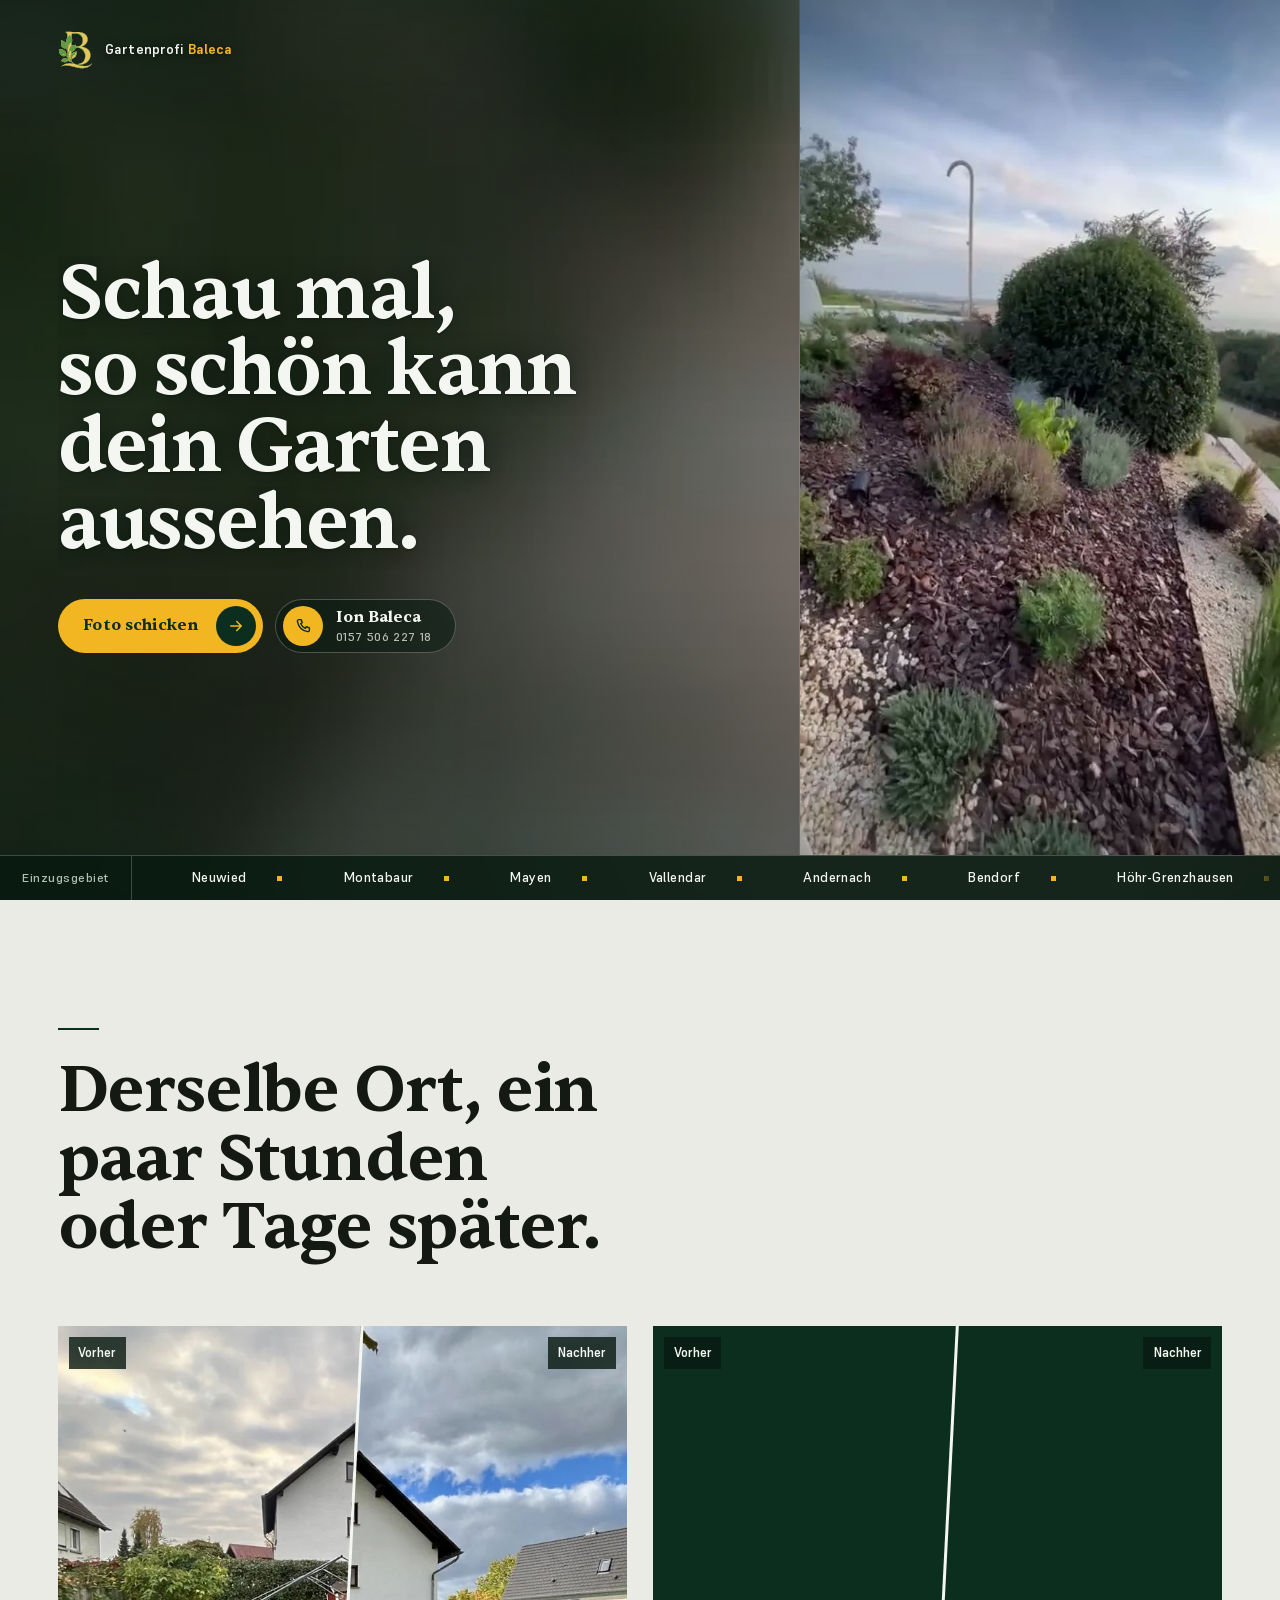
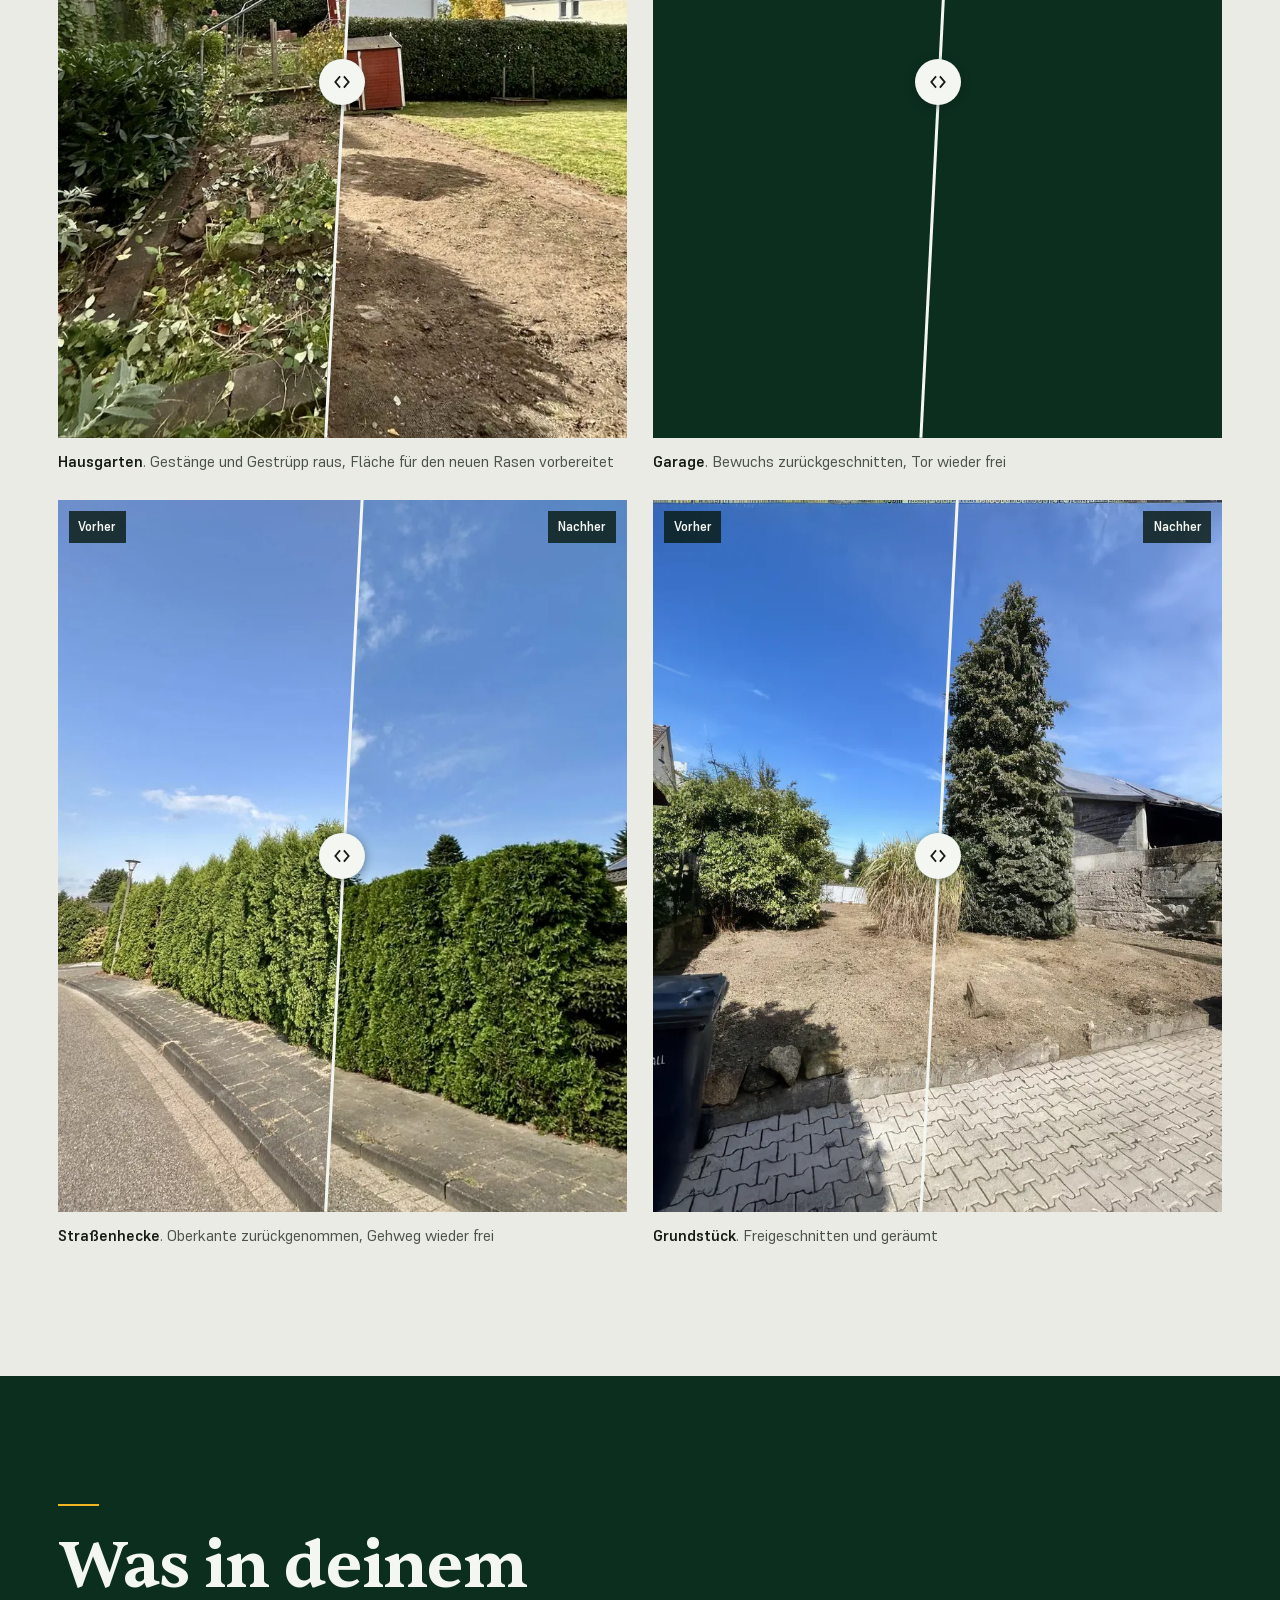
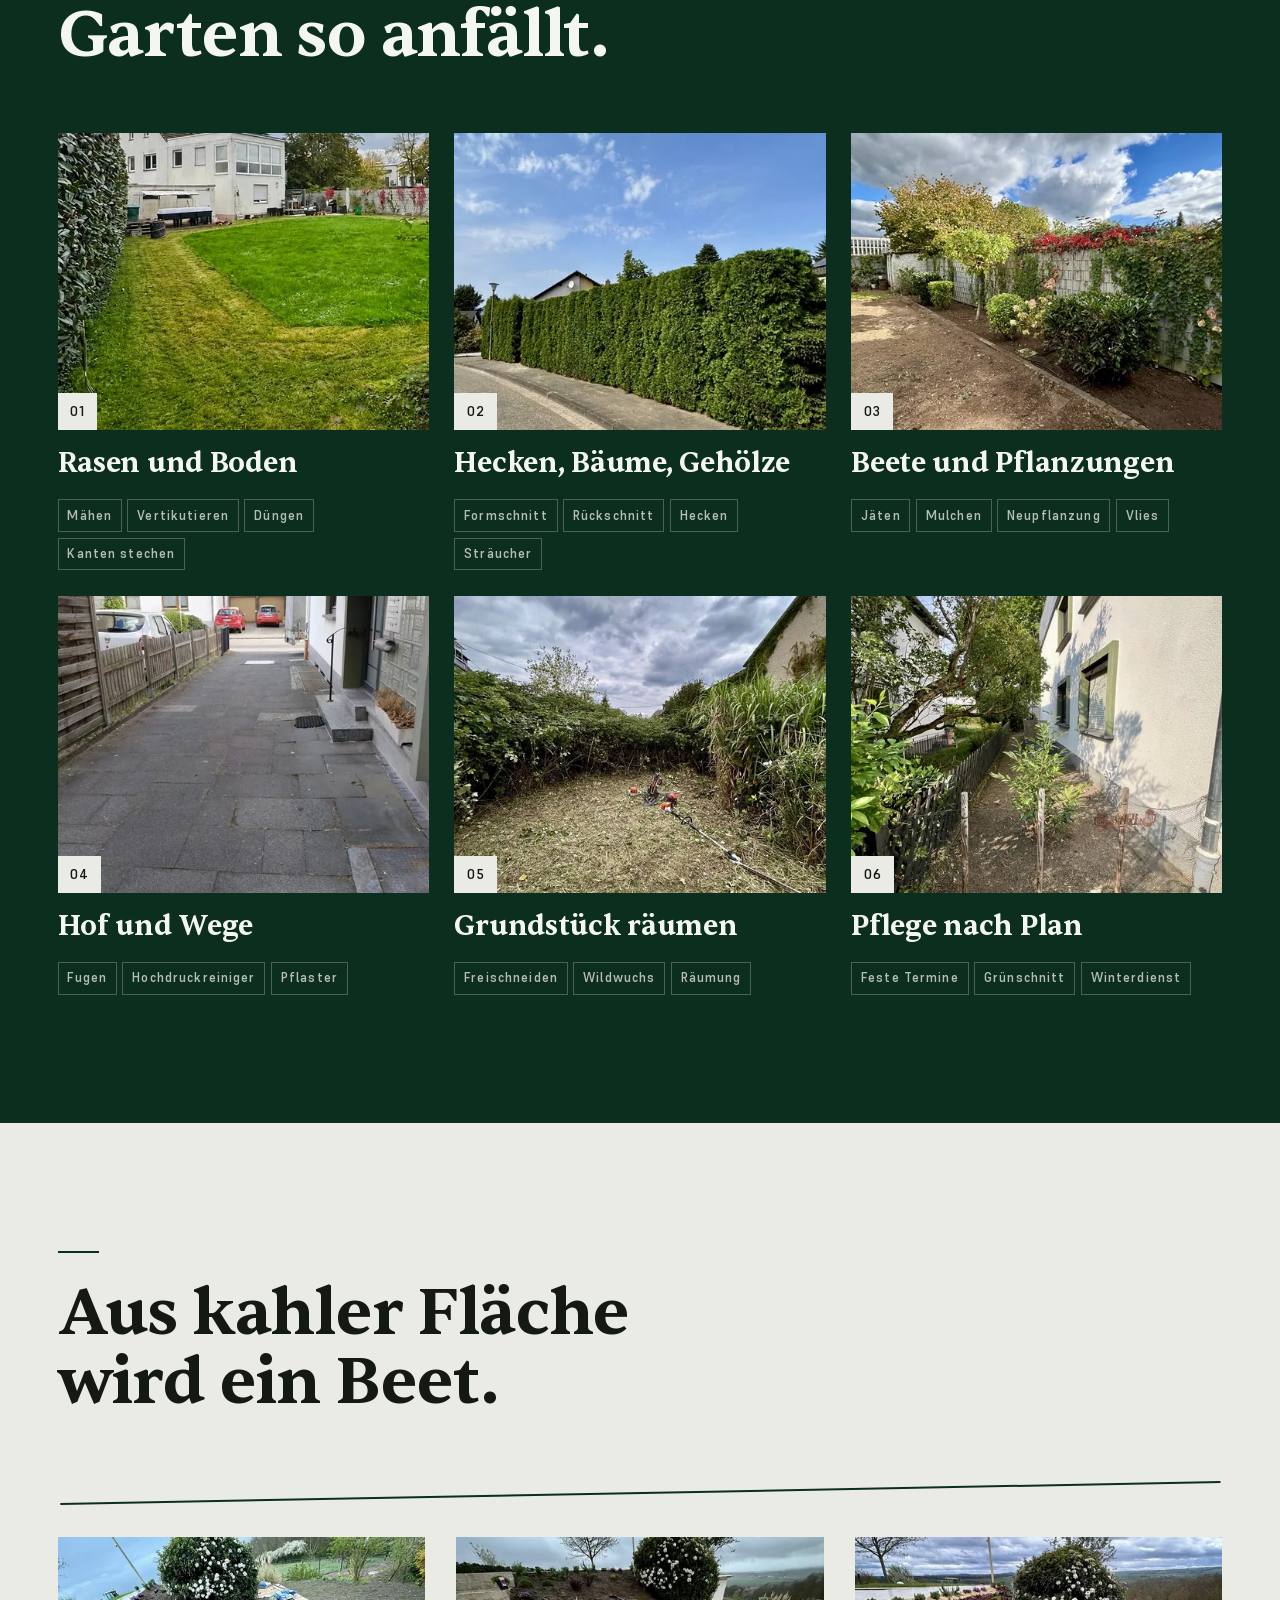
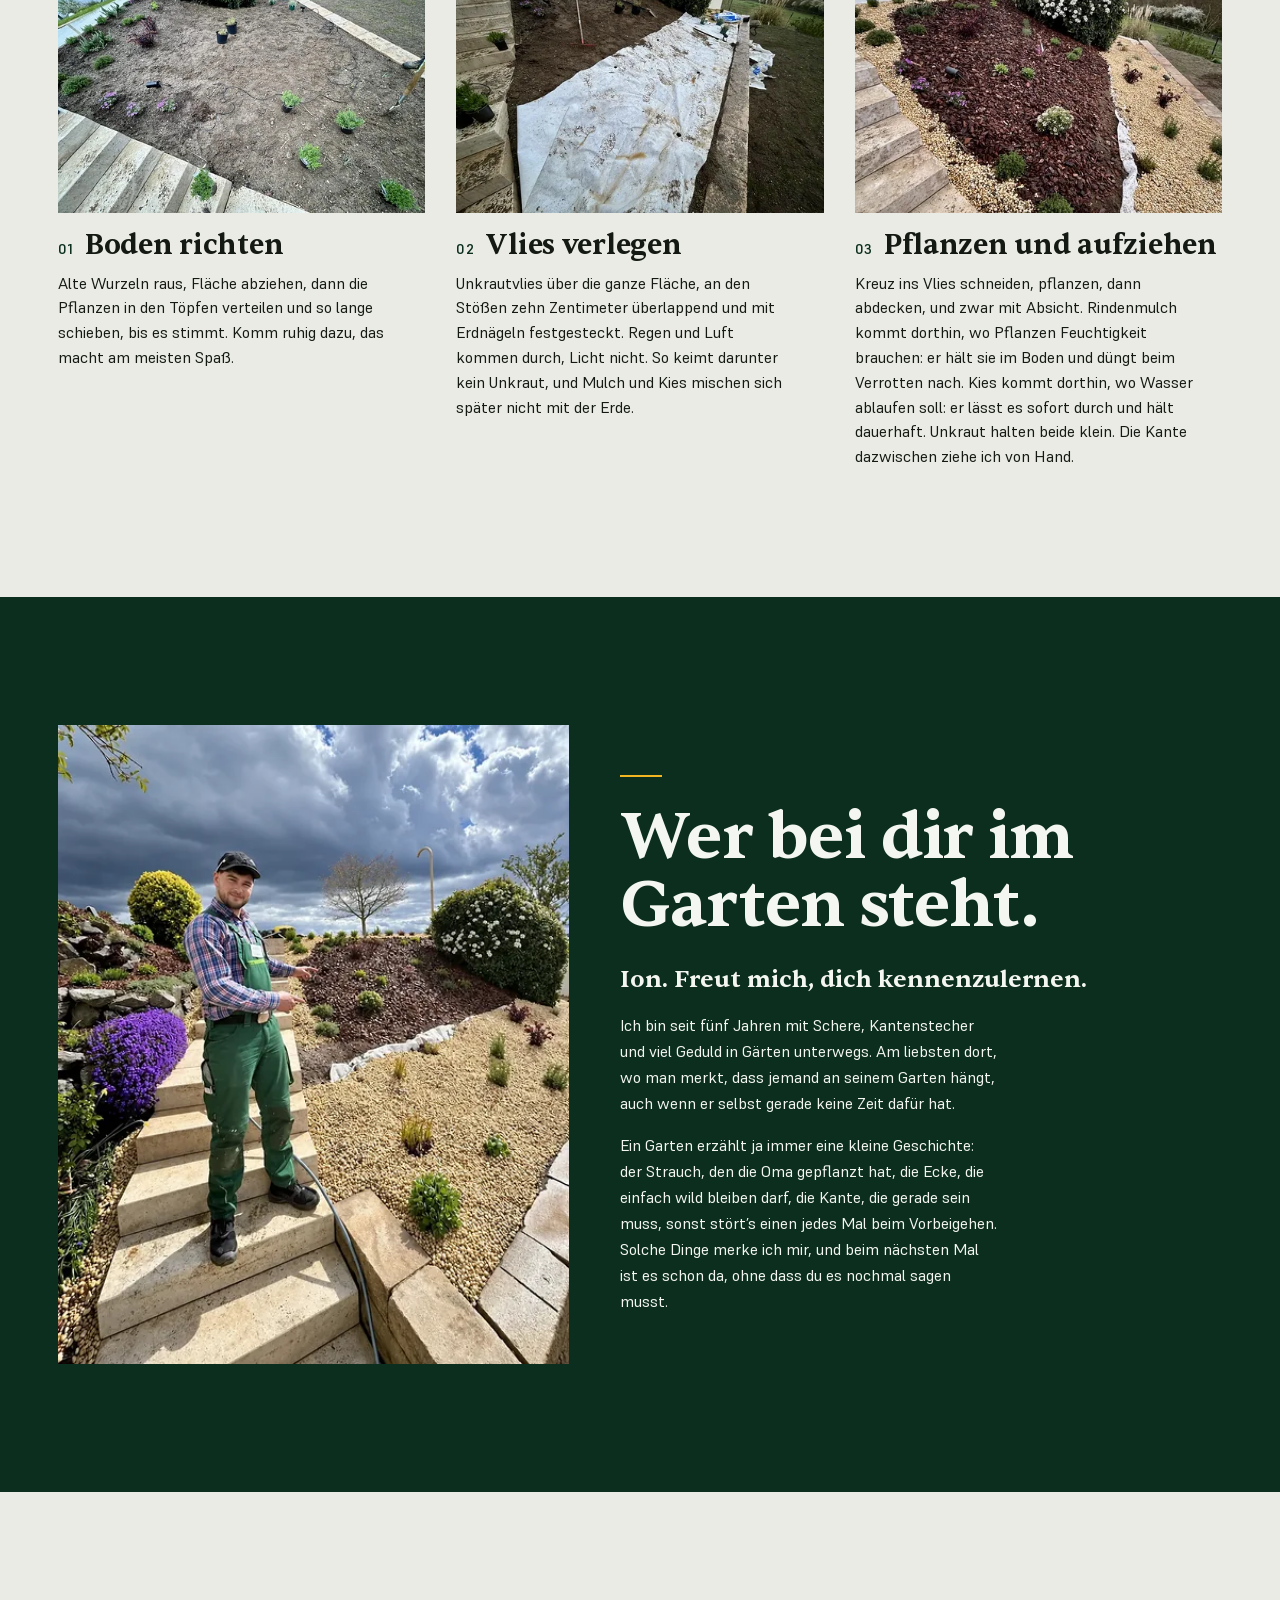
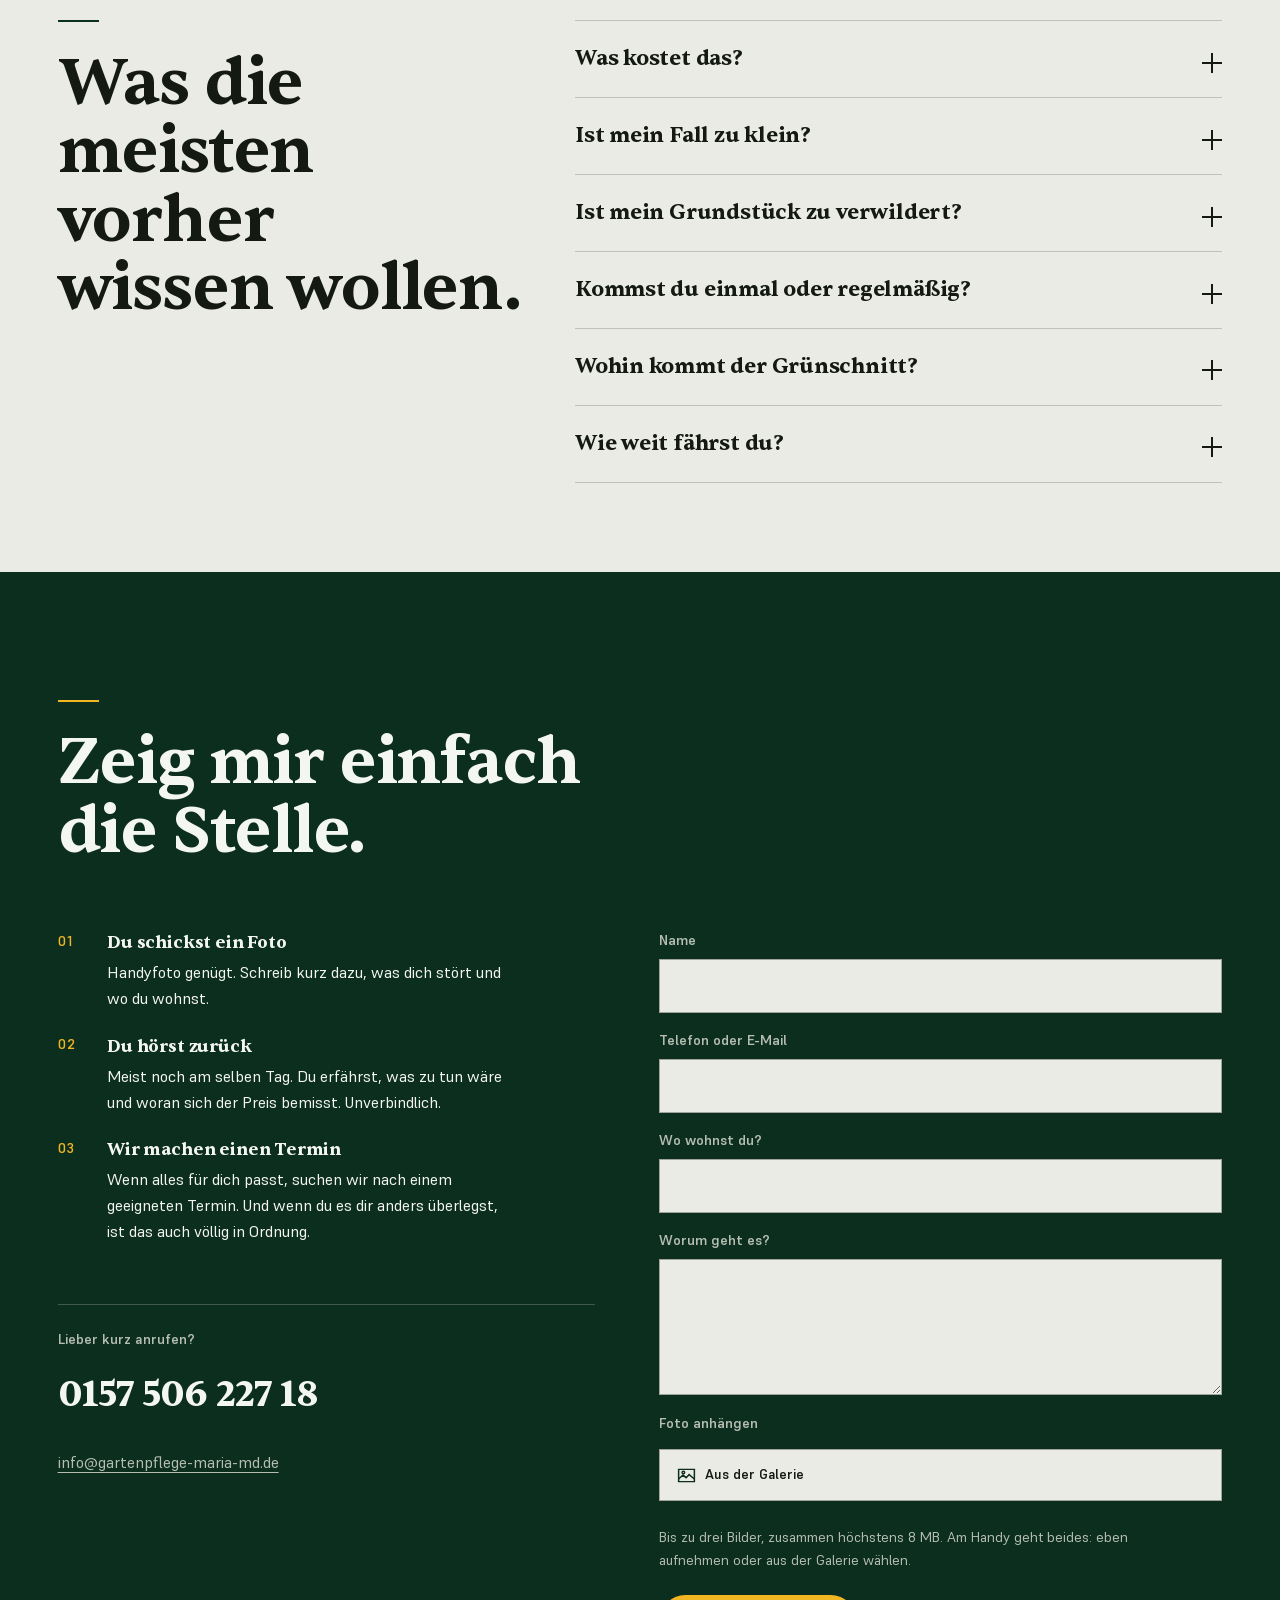
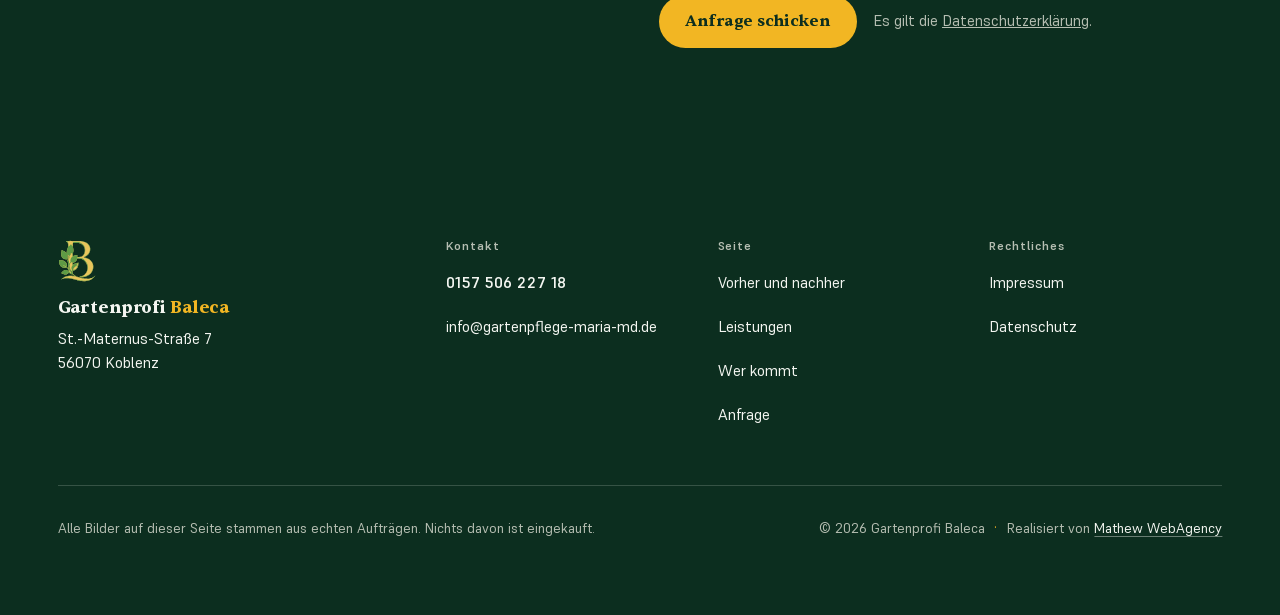
==== site/index.html @ e9cc8c8c "Videos starten sofort, Play-Knopf mittig auf dem Saege-Video Co-Authored-By: Claude Opus 5.5 <norepl" ====
<!doctype html>
<html lang="de">
<head>
<meta charset="utf-8">
<meta name="viewport" content="width=device-width, initial-scale=1">
<script>document.documentElement.className+=" js"</script>
<title>Gartenprofi Baleca · Gartenpflege in Koblenz, Neuwied und Montabaur</title>
<meta name="description" content="Gartenpflege und Grundstücksräumung rund um Koblenz. Hecken, Beete, Höfe, verwilderte Grundstücke. Schick ein Foto, du bekommst eine ehrliche Einschätzung, und danach steht dieselbe Person bei dir im Garten.">
<meta name="theme-color" content="#0C2E1F">
<link rel="canonical" href="https://deeppink-sparrow-800217.hostingersite.com/">

<meta property="og:type" content="website">
<meta property="og:locale" content="de_DE">
<meta property="og:site_name" content="Gartenprofi Baleca">
<meta property="og:title" content="So schön kann dein Garten aussehen · Gartenprofi Baleca">
<meta property="og:description" content="Gartenpflege und Grundstücksräumung rund um Koblenz. Vier Vorher-Nachher-Vergleiche aus echten Aufträgen, egal wie es gerade bei dir aussieht.">
<meta property="og:url" content="https://deeppink-sparrow-800217.hostingersite.com/">
<meta property="og:image" content="https://deeppink-sparrow-800217.hostingersite.com/assets/img/og-gartenpflege-koblenz.jpg">
<meta name="twitter:card" content="summary_large_image">
<meta property="og:image:width" content="1200">
<meta property="og:image:height" content="630">
<meta property="og:image:alt" content="Gartenprofi Baleca, Ion Baleca, Gartenpflege im Raum Koblenz.">

<link rel="icon" href="assets/img/favicon.svg" type="image/svg+xml">
<link rel="icon" href="assets/icon/icon-32.png" sizes="32x32" type="image/png">
<link rel="apple-touch-icon" href="assets/icon/icon-180.png">
<link rel="manifest" href="site.webmanifest">
<link rel="preload" href="assets/fonts/sentient.woff2" as="font" type="font/woff2" crossorigin>
<link rel="preload" href="assets/fonts/supreme.woff2" as="font" type="font/woff2" crossorigin>
<link rel="preload" as="image" href="assets/img/garten-standbild.webp"
      imagesrcset="assets/img/garten-standbild-480.webp 480w, assets/img/garten-standbild.webp 720w"
      imagesizes="(min-width:861px) 58vh, 100vw" fetchpriority="high">
<link rel="stylesheet" href="assets/css/site.css?v=20260925">
</head>
<body>
<a class="skip" href="#inhalt">Zum Inhalt springen</a>

<header class="kopf" id="kopf">
  <a class="kopf__marke" href="#top">
    <img class="marke" src="assets/img/marke-hell.svg" width="1610" height="1746" alt="" aria-hidden="true">
    <span>Gartenprofi <span>Baleca</span></span>
  </a>
  <nav class="kopf__nav" aria-label="Abschnitte dieser Seite">
    <a href="#vorher-nachher">Vorher und nachher</a>
    <a href="#leistungen">Leistungen</a>
    <a href="#handwerk">Ablauf</a>
    <a href="#ion">Wer kommt</a>
  </nav>
  <a class="kopf__tel zahl" href="tel:+4915750622718">0157 506 227 18</a>
  <a class="kopf__ruf" href="tel:+4915750622718" aria-label="Ion Baleca anrufen: 0157 506 227 18">
    <svg viewBox="0 0 24 24" fill="none" stroke="currentColor" stroke-width="1.8" stroke-linecap="round" aria-hidden="true"><path d="M6.5 3.5h3l1.5 4-2 1.4a12 12 0 0 0 6.1 6.1l1.4-2 4 1.5v3a2 2 0 0 1-2.2 2A17.5 17.5 0 0 1 4.5 5.7 2 2 0 0 1 6.5 3.5Z"/></svg>
  </a>
  <a class="btn btn--hell" href="#kontakt">Foto schicken</a>
</header>

<main id="inhalt">

<!-- ============================ 1 · Hero ============================ -->
<section class="hero" id="top">

  <!-- Der Garten laeuft hinter allem, tonlos, als Schleife. Das Standbild
       traegt den ersten Bildaufbau, es ist das erste Videobild, und das Video
       legt sich erst darueber wenn es kann. Beides liegt ganz hinten, der
       Schleier darueber macht die Schrift lesbar und laesst die rechte Seite
       des Bildes frei. -->
  <!-- Eine einzige Datei, zweimal benutzt. Die Buehne zeigt die Aufnahme in
       ihrem echten Format und hoechstens in ihrer echten Groesse, also immer
       scharf. Die Wand dahinter ist dieselbe Datei, stark unscharf und
       abgedunkelt, damit der Garten die ganze Flaeche traegt, ohne dass ein
       einziger Bildpunkt hochgerechnet werden muss. Am Telefon faellt die
       Wand weg, dort fuellt die Buehne selbst den Schirm. -->
  <div class="hero__film" aria-hidden="true">
    <img class="hero__wand" src="assets/img/garten-wand.webp" width="360" height="640"
         decoding="async" alt="">
    <div class="hero__buehne">
      <img class="hero__still" src="assets/img/garten-standbild.webp"
           srcset="assets/img/garten-standbild-480.webp 480w, assets/img/garten-standbild.webp 720w"
           sizes="(min-width:861px) 58vh, 100vw" width="720" height="1280"
           fetchpriority="high" decoding="async" alt="">
      <video class="hero__video" id="hero-video" muted playsinline loop preload="none"
             tabindex="-1"></video>
      <script>/* Startet das Video, sobald der Browser hier ankommt, statt erst nach allen Bildern und Schriften. */
      (function(){var v=document.getElementById('hero-video'),n=navigator.connection;
      if(matchMedia('(prefers-reduced-motion: reduce)').matches||(n&&(n.saveData||/(^|-)2g$/.test(n.effectiveType||''))))return;
      v.preload='auto';v.src='assets/video/garten-hero.mp4';var p=v.play();if(p&&p.catch)p.catch(function(){});})();</script>
    </div>
  </div>
  <div class="hero__schleier" aria-hidden="true"></div>

  <div class="hero__inhalt">
    <p class="hero__marke">
      <img src="assets/img/marke-hell.svg" width="1610" height="1746" alt="" aria-hidden="true">
      <span>Gartenprofi <b>Baleca</b></span>
    </p>

    <h1>
      <span class="zeile"><span>Schau mal,</span></span>
      <span class="zeile"><span>so schön kann</span></span>
      <span class="zeile"><span>dein Garten</span></span>
      <span class="zeile"><span>aussehen.</span></span>
    </h1>
    <div class="hero__cta">
      <a class="btn btn--hell btn--mitpfeil" href="#kontakt">
        <span>Foto schicken</span>
        <span class="btn__rund" aria-hidden="true"><svg viewBox="0 0 24 24" fill="none" stroke="currentColor" stroke-width="2.1" stroke-linecap="round" stroke-linejoin="round" aria-hidden="true"><path d="M5 12h13M13 6l6 6-6 6"/></svg></span>
      </a>
      <a class="btn btn--glas btn--ruf" href="tel:+4915750622718" aria-label="Ion Baleca anrufen, 0157 506 227 18">
        <span class="btn__rund btn__rund--gelb" aria-hidden="true"><svg viewBox="0 0 24 24" fill="none" stroke="currentColor" stroke-width="1.9" stroke-linecap="round" stroke-linejoin="round" aria-hidden="true"><path d="M6.5 3.5h3l1.5 4-2 1.4a12 12 0 0 0 6.1 6.1l1.4-2 4 1.5v3a2 2 0 0 1-2.2 2A17.5 17.5 0 0 1 4.5 5.7 2 2 0 0 1 6.5 3.5Z"/></svg></span>
        <span class="btn__zeilen"><span class="btn__name">Ion Baleca</span><span class="btn__nummer zahl">0157 506 227 18</span></span>
      </a>
    </div>
  </div>

  <div class="laufband">
    <span class="laufband__schl">Einzugsgebiet</span>
    <div class="laufband__bahn"><div class="laufband__zug"><span>Koblenz</span><span>Neuwied</span><span>Montabaur</span><span>Mayen</span><span>Vallendar</span><span>Andernach</span><span>Bendorf</span><span>Höhr-Grenzhausen</span><span>Lahnstein</span><span>Weißenthurm</span><span>Koblenz</span><span>Neuwied</span><span>Montabaur</span><span>Mayen</span><span>Vallendar</span><span>Andernach</span><span>Bendorf</span><span>Höhr-Grenzhausen</span><span>Lahnstein</span><span>Weißenthurm</span></div></div>
  </div>
</section>

<!-- ==================== 2 · Vorher und Nachher ==================== -->
<section class="band band--hell" id="vorher-nachher">
  <div class="wrap">
    <div class="kopfzeile-sektion auf">
      <h2>Derselbe Ort, ein paar Stunden oder Tage später.</h2>
    </div>

    <div class="ba-gitter">

      <figure class="ba auf" data-ba>
        <div class="ba__buehne">
          <img src="assets/img/ba-raeumung-nachher-800.webp" srcset="assets/img/ba-raeumung-nachher-480.webp 480w, assets/img/ba-raeumung-nachher-800.webp 800w, assets/img/ba-raeumung-nachher.webp 883w" sizes="(min-width:1500px) 650px, (min-width:860px) 44vw, 92vw" width="883" height="1104" loading="lazy" decoding="async" alt="Derselbe Garten geräumt: die Fläche ist offen, der Boden vorbereitet, das rote Gerätehaus steht wieder frei">
          <div class="ba__vorher">
            <img src="assets/img/ba-raeumung-vorher-800.webp" srcset="assets/img/ba-raeumung-vorher-480.webp 480w, assets/img/ba-raeumung-vorher-800.webp 800w, assets/img/ba-raeumung-vorher.webp 1022w" sizes="(min-width:1500px) 650px, (min-width:860px) 44vw, 92vw" width="1022" height="1277" loading="lazy" decoding="async" alt="Verwilderter Garten mit dem Gestänge eines alten Gewächshauses, Bauschutt und Wildwuchs bis an den Weg">
          </div>
          <div class="ba__kante" aria-hidden="true"></div>
          <span class="ba__marke ba__marke--v">Vorher</span>
          <span class="ba__marke ba__marke--n">Nachher</span>
          <div class="ba__griff" aria-hidden="true"><svg viewBox="0 0 24 24" fill="none" stroke="currentColor" stroke-width="2.2" stroke-linecap="square"><path d="M9 6 4 12l5 6M15 6l5 6-5 6"/></svg></div>
          <input class="ba__regler" type="range" min="0" max="100" value="50" step="0.5" aria-label="Geräumter Garten: Vergleich zwischen vorher und nachher verschieben">
        </div>
        <figcaption><b>Hausgarten</b>. Gestänge und Gestrüpp raus, Fläche für den neuen Rasen vorbereitet</figcaption>
      </figure>

                  <figure class="ba auf" data-ba>
        <div class="ba__buehne">
          <img src="assets/img/ba-garage-nachher-800.webp" srcset="assets/img/ba-garage-nachher-480.webp 480w, assets/img/ba-garage-nachher-800.webp 800w, assets/img/ba-garage-nachher.webp 1000w" sizes="(min-width:1500px) 650px, (min-width:860px) 44vw, 92vw" width="1000" height="1250" loading="lazy" decoding="async" alt="Garage mit sauber geschnittenem Efeu an der Seitenwand">
          <div class="ba__vorher">
            <img src="assets/img/ba-garage-vorher-800.webp" srcset="assets/img/ba-garage-vorher-480.webp 480w, assets/img/ba-garage-vorher-800.webp 800w, assets/img/ba-garage-vorher.webp 1000w" sizes="(min-width:1500px) 650px, (min-width:860px) 44vw, 92vw" width="1000" height="1250" loading="lazy" decoding="async" alt="Dieselbe Garage, der Efeu hängt über Dach und Tor">
          </div>
          <div class="ba__kante" aria-hidden="true"></div>
          <span class="ba__marke ba__marke--v">Vorher</span>
          <span class="ba__marke ba__marke--n">Nachher</span>
          <div class="ba__griff" aria-hidden="true"><svg viewBox="0 0 24 24" fill="none" stroke="currentColor" stroke-width="2.2" stroke-linecap="square"><path d="M9 6 4 12l5 6M15 6l5 6-5 6"/></svg></div>
          <input class="ba__regler" type="range" min="0" max="100" value="50" step="0.5" aria-label="Garageneinfahrt: Vergleich zwischen vorher und nachher verschieben">
        </div>
        <figcaption><b>Garage</b>. Bewuchs zurückgeschnitten, Tor wieder frei</figcaption>
      </figure>

      <figure class="ba auf" data-ba>
        <div class="ba__buehne">
          <img src="assets/img/ba-hecke-nachher-800.webp" srcset="assets/img/ba-hecke-nachher-480.webp 480w, assets/img/ba-hecke-nachher-800.webp 800w, assets/img/ba-hecke-nachher.webp 834w" sizes="(min-width:1500px) 650px, (min-width:860px) 44vw, 92vw" width="834" height="1042" loading="lazy" decoding="async" alt="Dieselbe Thujahecke geschnitten, die Oberkante läuft jetzt auf einer Linie">
          <div class="ba__vorher">
            <img src="assets/img/ba-hecke-vorher-800.webp" srcset="assets/img/ba-hecke-vorher-480.webp 480w, assets/img/ba-hecke-vorher-800.webp 800w, assets/img/ba-hecke-vorher.webp 1099w" sizes="(min-width:1500px) 650px, (min-width:860px) 44vw, 92vw" width="1099" height="1374" loading="lazy" decoding="async" alt="Thujahecke am Straßenrand, oben ausgewachsen und über den Gehweg hängend">
          </div>
          <div class="ba__kante" aria-hidden="true"></div>
          <span class="ba__marke ba__marke--v">Vorher</span>
          <span class="ba__marke ba__marke--n">Nachher</span>
          <div class="ba__griff" aria-hidden="true"><svg viewBox="0 0 24 24" fill="none" stroke="currentColor" stroke-width="2.2" stroke-linecap="square"><path d="M9 6 4 12l5 6M15 6l5 6-5 6"/></svg></div>
          <input class="ba__regler" type="range" min="0" max="100" value="50" step="0.5" aria-label="Thujahecke an der Straße: Vergleich zwischen vorher und nachher verschieben">
        </div>
        <figcaption><b>Straßenhecke</b>. Oberkante zurückgenommen, Gehweg wieder frei</figcaption>
      </figure>

      <figure class="ba auf" data-ba>
        <div class="ba__buehne">
          <img src="assets/img/ba-grundstueck-nachher-800.webp" srcset="assets/img/ba-grundstueck-nachher-480.webp 480w, assets/img/ba-grundstueck-nachher-800.webp 800w, assets/img/ba-grundstueck-nachher.webp 1000w" sizes="(min-width:1500px) 650px, (min-width:860px) 44vw, 92vw" width="1000" height="1250" loading="lazy" decoding="async" alt="Geräumtes Grundstück mit offener Erdfläche und stehen gelassener Konifere">
          <div class="ba__vorher">
            <img src="assets/img/ba-grundstueck-vorher-800.webp" srcset="assets/img/ba-grundstueck-vorher-480.webp 480w, assets/img/ba-grundstueck-vorher-800.webp 800w, assets/img/ba-grundstueck-vorher.webp 1000w" sizes="(min-width:1500px) 650px, (min-width:860px) 44vw, 92vw" width="1000" height="1250" loading="lazy" decoding="async" alt="Dasselbe Grundstück vorher, komplett von Brombeere und Gras überwachsen">
          </div>
          <div class="ba__kante" aria-hidden="true"></div>
          <span class="ba__marke ba__marke--v">Vorher</span>
          <span class="ba__marke ba__marke--n">Nachher</span>
          <div class="ba__griff" aria-hidden="true"><svg viewBox="0 0 24 24" fill="none" stroke="currentColor" stroke-width="2.2" stroke-linecap="square"><path d="M9 6 4 12l5 6M15 6l5 6-5 6"/></svg></div>
          <input class="ba__regler" type="range" min="0" max="100" value="50" step="0.5" aria-label="Verwildertes Grundstück: Vergleich zwischen vorher und nachher verschieben">
        </div>
        <figcaption><b>Grundstück</b>. Freigeschnitten und geräumt</figcaption>
      </figure>

    </div>
  </div>
</section>

<!-- ======================== 3 · Leistungen ======================== -->
<section class="band band--dunkel" id="leistungen">
  <div class="wrap">
    <div class="kopfzeile-sektion auf">
      <h2>Was in deinem Garten so anfällt.</h2>
    </div>

    <div class="leistungen">

      <article class="leistung auf">
        <div class="leistung__bild">
          <img src="assets/img/rasen-kante-800.webp" srcset="assets/img/rasen-kante-480.webp 480w, assets/img/rasen-kante-800.webp 800w, assets/img/rasen-kante.webp 863w" sizes="(min-width:1500px) 420px, (min-width:1120px) 27vw, (min-width:1000px) 29vw, (min-width:700px) 45vw, 92vw" width="863" height="690" loading="lazy" decoding="async" alt="Frisch gemähter Rasen zwischen Hecke und Beet, die Bahnen vom Mäher laufen noch quer über die Fläche">
          <span class="leistung__nr">01</span>
        </div>
        <h3>Rasen und Boden</h3>
        <ul><li>Mähen</li><li>Vertikutieren</li><li>Düngen</li><li>Kanten stechen</li></ul>
      </article>

      <article class="leistung auf">
        <div class="leistung__bild">
          <img src="assets/img/hecke-strassenrand-800.webp" srcset="assets/img/hecke-strassenrand-480.webp 480w, assets/img/hecke-strassenrand-800.webp 800w, assets/img/hecke-strassenrand.webp 834w" sizes="(min-width:1500px) 420px, (min-width:1120px) 27vw, (min-width:1000px) 29vw, (min-width:700px) 45vw, 92vw" width="834" height="667" loading="lazy" decoding="async" alt="Frisch geschnittene Thujahecke am Straßenrand unter blauem Himmel">
          <span class="leistung__nr">02</span>
        </div>
        <h3>Hecken, Bäume, Gehölze</h3>
        <ul><li>Formschnitt</li><li>Rückschnitt</li><li>Hecken</li><li>Sträucher</li></ul>
      </article>

      <article class="leistung auf">
        <div class="leistung__bild">
          <img src="assets/img/beet-mauer-800.webp" srcset="assets/img/beet-mauer-480.webp 480w, assets/img/beet-mauer-800.webp 800w, assets/img/beet-mauer.webp 1066w" sizes="(min-width:1500px) 420px, (min-width:1120px) 27vw, (min-width:1000px) 29vw, (min-width:700px) 45vw, 92vw" width="1066" height="853" loading="lazy" decoding="async" alt="Frisch bepflanztes Beet vor einer berankten Mauer, Hortensien und Kirschlorbeer im Herbstlicht">
          <span class="leistung__nr">03</span>
        </div>
        <h3>Beete und Pflanzungen</h3>
        <ul><li>Jäten</li><li>Mulchen</li><li>Neupflanzung</li><li>Vlies</li></ul>
      </article>

      <article class="leistung auf">
        <div class="leistung__bild">
          <img src="assets/img/ba-hof-nachher-800.webp" srcset="assets/img/ba-hof-nachher-480.webp 480w, assets/img/ba-hof-nachher-800.webp 800w, assets/img/ba-hof-nachher.webp 1072w" sizes="(min-width:1500px) 420px, (min-width:1120px) 27vw, (min-width:1000px) 29vw, (min-width:700px) 45vw, 92vw" width="1072" height="1340" loading="lazy" decoding="async" alt="Sauber gereinigter Pflasterhof zwischen zwei Häusern">
          <span class="leistung__nr">04</span>
        </div>
        <h3>Hof und Wege</h3>
        <ul><li>Fugen</li><li>Hochdruckreiniger</li><li>Pflaster</li></ul>
      </article>

      <article class="leistung auf">
        <div class="leistung__bild">
          <img src="assets/img/grundstueck-arbeit-800.webp" srcset="assets/img/grundstueck-arbeit-480.webp 480w, assets/img/grundstueck-arbeit-800.webp 800w, assets/img/grundstueck-arbeit.webp 1200w" sizes="(min-width:1500px) 420px, (min-width:1120px) 27vw, (min-width:1000px) 29vw, (min-width:700px) 45vw, 92vw" width="1200" height="1600" loading="lazy" decoding="async" alt="Halb freigeschnittenes Grundstück, zwei Freischneider liegen auf der gemähten Fläche">
          <span class="leistung__nr">05</span>
        </div>
        <h3>Grundstück räumen</h3>
        <ul><li>Freischneiden</li><li>Wildwuchs</li><li>Räumung</li></ul>
      </article>

      <article class="leistung auf">
        <div class="leistung__bild">
          <img src="assets/img/streifen-fertig-800.webp" srcset="assets/img/streifen-fertig-480.webp 480w, assets/img/streifen-fertig-800.webp 800w, assets/img/streifen-fertig.webp 1149w" sizes="(min-width:1500px) 420px, (min-width:1120px) 27vw, (min-width:1000px) 29vw, (min-width:700px) 45vw, 92vw" width="1149" height="1410" loading="lazy" decoding="async" alt="Schmaler Streifen neben einem Haus, freigeräumt und mit jungen Gehölzen neu bepflanzt">
          <span class="leistung__nr">06</span>
        </div>
        <h3>Pflege nach Plan</h3>
        <ul><li>Feste Termine</li><li>Grünschnitt</li><li>Winterdienst</li></ul>
      </article>

    </div>
  </div>
</section>

<!-- ====================== 4 · Drei Schritte ====================== -->
<section class="band band--hell" id="handwerk">
  <div class="wrap">
    <div class="kopfzeile-sektion auf">
      <h2>Aus kahler Fläche wird ein Beet.</h2>
    </div>

    <svg class="linie-svg auf" viewBox="0 0 1000 26" preserveAspectRatio="none" aria-hidden="true">
      <path d="M2 24 L998 2" pathLength="1"/>
    </svg>

    <div class="schritte">
      <article class="schritt auf">
        <div class="schritt__bild">
          <img src="assets/img/beet-01-roh-800.webp" srcset="assets/img/beet-01-roh-480.webp 480w, assets/img/beet-01-roh-800.webp 800w, assets/img/beet-01-roh-1200.webp 1200w" sizes="(min-width:1500px) 415px, (min-width:900px) 27vw, 92vw" width="1599" height="1199" loading="lazy" decoding="async" alt="Hang mit vorbereiteter Erde, die Pflanzen stehen noch in ihren Töpfen auf der Fläche verteilt">
        </div>
        <div class="schritt__kopf"><span class="schritt__nr">01</span><h3>Boden richten</h3></div>
        <p>Alte Wurzeln raus, Fläche abziehen, dann die Pflanzen in den Töpfen verteilen und so lange schieben, bis es stimmt. Komm ruhig dazu, das macht am meisten Spaß.</p>
      </article>

      <article class="schritt auf">
        <div class="schritt__bild">
          <img src="assets/img/beet-02-vlies-800.webp" srcset="assets/img/beet-02-vlies-480.webp 480w, assets/img/beet-02-vlies-800.webp 800w, assets/img/beet-02-vlies-1200.webp 1200w" sizes="(min-width:1500px) 415px, (min-width:900px) 27vw, 92vw" width="1600" height="1200" loading="lazy" decoding="async" alt="Dieselbe Fläche, weißes Unkrautvlies wird über den Hang gelegt">
        </div>
        <div class="schritt__kopf"><span class="schritt__nr">02</span><h3>Vlies verlegen</h3></div>
        <p>Unkrautvlies über die ganze Fläche, an den Stößen zehn Zentimeter überlappend und mit Erdnägeln festgesteckt. Regen und Luft kommen durch, Licht nicht. So keimt darunter kein Unkraut, und Mulch und Kies mischen sich später nicht mit der Erde.</p>
      </article>

      <article class="schritt auf">
        <div class="schritt__bild">
          <img src="assets/img/beet-03-fertig-800.webp" srcset="assets/img/beet-03-fertig-480.webp 480w, assets/img/beet-03-fertig-800.webp 800w, assets/img/beet-03-fertig.webp 1064w" sizes="(min-width:1500px) 415px, (min-width:900px) 27vw, 92vw" width="1064" height="1419" loading="lazy" decoding="async" alt="Dieselbe Stelle fertig: rotes Rindenmulchbeet mit heller Kiesfläche daneben, scharf getrennt">
        </div>
        <div class="schritt__kopf"><span class="schritt__nr">03</span><h3>Pflanzen und aufziehen</h3></div>
        <p>Kreuz ins Vlies schneiden, pflanzen, dann abdecken, und zwar mit Absicht. Rindenmulch kommt dorthin, wo Pflanzen Feuchtigkeit brauchen: er hält sie im Boden und düngt beim Verrotten nach. Kies kommt dorthin, wo Wasser ablaufen soll: er lässt es sofort durch und hält dauerhaft. Unkraut halten beide klein. Die Kante dazwischen ziehe ich von Hand.</p>
      </article>
    </div>
  </div>
</section>

<!-- ============================ 5 · Ion ============================ -->
<section class="band band--dunkel" id="ion">
  <div class="wrap">
    <div class="person">
      <div class="person__bild person__bild--ion auf">
        <img src="assets/img/ion-beet-800.webp" srcset="assets/img/ion-beet-480.webp 480w, assets/img/ion-beet-800.webp 800w, assets/img/ion-beet.webp 1086w" sizes="(min-width:1500px) 545px, (min-width:900px) 37vw, 92vw" width="1086" height="1358" loading="lazy" decoding="async" alt="Ion Baleca auf der Travertintreppe, er zeigt auf das frisch bepflanzte Kiesbeet daneben">
      </div>

      <div class="person__text sektion-kopf auf">
        <h2>Wer bei dir im Garten steht.</h2>
        <p class="fliess fliess--auftakt">Ion. Freut mich, dich kennenzulernen.</p>
        <p class="fliess">Ich bin seit fünf Jahren mit Schere, Kantenstecher und viel Geduld in Gärten unterwegs. Am liebsten dort, wo man merkt, dass jemand an seinem Garten hängt, auch wenn er selbst gerade keine Zeit dafür hat.</p>
        <p class="fliess">Ein Garten erzählt ja immer eine kleine Geschichte: der Strauch, den die Oma gepflanzt hat, die Ecke, die einfach wild bleiben darf, die Kante, die gerade sein muss, sonst stört’s einen jedes Mal beim Vorbeigehen. Solche Dinge merke ich mir, und beim nächsten Mal ist es schon da, ohne dass du es nochmal sagen musst.</p>
      </div>
    </div>
  </div>
</section>

<!-- ======================== 6 · Im Einsatz ======================== -->
<section class="band band--hell" id="rundgang">
  <div class="wrap">
    <div class="rundgang">
      <div class="rundgang__text sektion-kopf auf">
        <h2>Und so sieht ein Arbeitstag aus.</h2>
      </div>

      <figure class="film auf" data-film>
        <div class="film__rahmen">
          <img class="film__still" src="assets/img/schnitt-standbild.webp" srcset="assets/img/schnitt-standbild-480.webp 480w, assets/img/schnitt-standbild.webp 576w" sizes="(min-width:900px) 34vw, 92vw" width="576" height="1024" loading="lazy" decoding="async" alt="Standbild: Ion Baleca sägt einen Baumstumpf bodengleich ab">
          <video class="film__video" data-quelle="assets/video/schnitt.mp4" muted playsinline loop preload="none"
                 aria-label="Ion Baleca sägt einen Baumstumpf ab, Aufnahme ohne Ton"></video>
          <button class="videoknopf" type="button" aria-pressed="false" aria-label="Video abspielen"><span class="videoknopf__kreis" aria-hidden="true"><svg viewBox="0 0 24 24" width="26" height="26"><path d="M8 5.5v13a1 1 0 0 0 1.5.86l10.6-6.5a1 1 0 0 0 0-1.72L9.5 4.64A1 1 0 0 0 8 5.5z" fill="currentColor"/></svg></span></button>
        </div>
      </figure>
    </div>
  </div>
</section>


<!-- ========================= 7 · Einwände ========================= -->
<section class="band band--hell band--knapp" id="fragen">
  <div class="wrap">
    <div class="einwaende">
    <div class="kopfzeile-sektion auf">
      <h2>Was die meisten vorher wissen wollen.</h2>
    </div>

    <div class="fragen auf">
      <div class="frage">
        <h3><button class="frage__knopf" type="button" aria-expanded="false" aria-controls="f1">Was kostet das?<span class="frage__zeichen" aria-hidden="true"></span></button></h3>
        <div class="frage__inhalt" id="f1"><div><p>Das hängt an der Fläche und daran, wie lange nichts gemacht wurde. Eine Preisliste, die hinterher sowieso nicht stimmt, hilft dir ja nicht weiter. Schick lieber ein Foto, dann bekommst du eine ehrliche Zahl, bevor überhaupt jemand anrückt. Das kostet dich nichts und verpflichtet dich zu nichts.</p></div></div>
      </div>

      <div class="frage">
        <h3><button class="frage__knopf" type="button" aria-expanded="false" aria-controls="f2">Ist mein Fall zu klein?<span class="frage__zeichen" aria-hidden="true"></span></button></h3>
        <div class="frage__inhalt" id="f2"><div><p>Nein, ganz sicher nicht. Eine Hecke, ein Hof, ein Vorgarten, das ist ein völlig normaler Auftrag. Und ehrlich gesagt sind es oft die kleinen Sachen, über die sich hinterher am meisten gefreut wird.</p></div></div>
      </div>

      <div class="frage">
        <h3><button class="frage__knopf" type="button" aria-expanded="false" aria-controls="f3">Ist mein Grundstück zu verwildert?<span class="frage__zeichen" aria-hidden="true"></span></button></h3>
        <div class="frage__inhalt" id="f3"><div><p>Das denkt fast jeder, der hier anruft, und fast nie stimmt es. Die Bilder weiter oben zeigen Grundstücke, auf denen jahrelang niemand mehr war. Für dich wären das mehrere Wochenenden, mit dem richtigen Gerät ist es ein oder wenige Tage. Dir muss nichts unangenehm sein.</p></div></div>
      </div>

      <div class="frage">
        <h3><button class="frage__knopf" type="button" aria-expanded="false" aria-controls="f4">Kommst du einmal oder regelmäßig?<span class="frage__zeichen" aria-hidden="true"></span></button></h3>
        <div class="frage__inhalt" id="f4"><div><p>Ganz wie es dir lieber ist. Die meisten fangen mit einem einzelnen Einsatz an, weil gerade etwas dringend ist, und machen später feste Termine daraus. Festlegen musst du dich heute auf gar nichts.</p></div></div>
      </div>

      <div class="frage">
        <h3><button class="frage__knopf" type="button" aria-expanded="false" aria-controls="f5">Wohin kommt der Grünschnitt?<span class="frage__zeichen" aria-hidden="true"></span></button></h3>
        <div class="frage__inhalt" id="f5"><div><p>Der fährt mit und wird entsorgt. Du musst nichts stapeln, nichts an die Straße stellen und hinterher auch nichts aufräumen.</p></div></div>
      </div>

      <div class="frage">
        <h3><button class="frage__knopf" type="button" aria-expanded="false" aria-controls="f6">Wie weit fährst du?<span class="frage__zeichen" aria-hidden="true"></span></button></h3>
        <div class="frage__inhalt" id="f6"><div><p>Koblenz, Neuwied, Montabaur, Mayen und alles dazwischen. Wohnst du ein Stück weiter weg, frag trotzdem kurz nach. Meistens lässt sich das einrichten.</p></div></div>
      </div>
    </div>
    </div>
  </div>
</section>

<!-- ========================= 8 · Kontakt ========================= -->
<section class="band band--dunkel" id="kontakt">
  <div class="wrap">
    <div class="kopfzeile-sektion auf">
      <h2>Zeig mir einfach die Stelle.</h2>
    </div>

    <div class="kontakt">
      <div class="auf">
        <ol class="ablauf">
          <li><strong>Du schickst ein Foto</strong><p>Handyfoto genügt. Schreib kurz dazu, was dich stört und wo du wohnst.</p></li>
          <li><strong>Du hörst zurück</strong><p>Meist noch am selben Tag. Du erfährst, was zu tun wäre und woran sich der Preis bemisst. Unverbindlich.</p></li>
          <li><strong>Wir machen einen Termin</strong><p>Wenn alles für dich passt, suchen wir nach einem geeigneten Termin. Und wenn du es dir anders überlegst, ist das auch völlig in Ordnung.</p></li>
        </ol>

        <div class="direkt">
          <p class="direkt__schl">Lieber kurz anrufen?</p>
          <a class="zahl direkt__tel" href="tel:+4915750622718">0157 506 227 18</a>
          <p class="leise direkt__zeile">
            <a class="direkt__mail" href="mailto:info@gartenpflege-maria-md.de">info@gartenpflege-maria-md.de</a>
          </p>
        </div>
      </div>

      <form class="formular auf" id="anfrage" novalidate>
        <div class="feld">
          <label for="name">Name</label>
          <input id="name" name="name" aria-describedby="name-fehler" type="text" autocomplete="name" required>
          <p class="feld__fehler" id="name-fehler" hidden>Trag bitte deinen Namen ein.</p>
        </div>
        <div class="feld">
          <label for="kontaktweg">Telefon oder E-Mail</label>
          <input id="kontaktweg" name="kontaktweg" aria-describedby="kontaktweg-fehler" type="text" autocomplete="tel" required>
          <p class="feld__fehler" id="kontaktweg-fehler" hidden>Telefon oder E-Mail, damit ich dir antworten kann.</p>
        </div>
        <div class="feld">
          <label for="ort">Wo wohnst du?</label>
          <input id="ort" name="ort" type="text" autocomplete="postal-code">
        </div>
        <div class="feld">
          <label for="nachricht">Worum geht es?</label>
          <textarea id="nachricht" name="nachricht" aria-describedby="nachricht-fehler" required></textarea>
          <p class="feld__fehler" id="nachricht-fehler" hidden>Ein Satz reicht, damit ich weiß worum es geht.</p>
        </div>
        <div class="feld feld--foto" role="group" aria-labelledby="foto-titel" aria-describedby="foto-hinweis">
          <span class="feld__titel" id="foto-titel">Foto anhängen</span>
          <div class="fotowahl">
            <label class="fotowahl__knopf" id="foto-kamera-knopf" hidden>
              <input class="nurtastatur" id="foto-kamera" type="file" accept="image/*" capture="environment" aria-label="Foto mit der Kamera aufnehmen">
              <svg viewBox="0 0 24 24" fill="none" stroke="currentColor" stroke-width="1.7" aria-hidden="true"><path d="M3 8.5h3.2L8 6h8l1.8 2.5H21V19H3z"/><circle cx="12" cy="13.4" r="3.3"/></svg>
              Foto aufnehmen
            </label>
            <label class="fotowahl__knopf">
              <input class="nurtastatur" id="foto" name="foto" type="file" accept="image/*" multiple aria-label="Fotos aus der Galerie wählen">
              <svg viewBox="0 0 24 24" fill="none" stroke="currentColor" stroke-width="1.7" aria-hidden="true"><path d="M3 5h18v14H3z"/><path d="m3 16 5-4.5 3.5 3L15 11l6 5"/><circle cx="8.4" cy="8.6" r="1.5"/></svg>
              Aus der Galerie
            </label>
          </div>
          <ul class="fotoliste" id="fotoliste"></ul>
          <p class="feld__hinweis leise" id="foto-hinweis">Bis zu drei Bilder, zusammen höchstens 8 MB. Am Handy geht beides: eben aufnehmen oder aus der Galerie wählen.</p>
        </div>

        <input class="honig" type="text" name="_gotcha" tabindex="-1" autocomplete="off" aria-hidden="true">

        <div class="formular__fuss">
          <button class="btn btn--hell" type="submit" id="senden">Anfrage schicken</button>
          <span class="leise formular__recht">Es gilt die <a href="datenschutz.html">Datenschutzerklärung</a>.</span>
        </div>

        <p class="meldung" id="meldung" role="status" hidden></p>
      </form>
    </div>
  </div>
</section>

</main>

<footer class="fuss">
  <div class="wrap">
    <div class="fuss__gitter">
      <div>
        <p class="fuss__marke">
          <img src="assets/img/marke-hell.svg" width="1610" height="1746" alt="" aria-hidden="true">
        </p>
        <p class="fuss__name">Gartenprofi <b>Baleca</b></p>
        <p class="fuss__adresse">St.-Maternus-Straße 7<br>56070 Koblenz</p>
      </div>
      <div>
        <h2 class="fuss__h">Kontakt</h2>
        <ul>
          <li><a class="zahl" href="tel:+4915750622718">0157 506 227 18</a></li>
          <li><a href="mailto:info@gartenpflege-maria-md.de">info@gartenpflege-maria-md.de</a></li>
        </ul>
      </div>
      <nav aria-label="Seitenbereiche">
        <h2 class="fuss__h">Seite</h2>
        <ul>
          <li><a href="#vorher-nachher">Vorher und nachher</a></li>
          <li><a href="#leistungen">Leistungen</a></li>
          <li><a href="#ion">Wer kommt</a></li>
          <li><a href="#kontakt">Anfrage</a></li>
        </ul>
      </nav>
      <nav aria-label="Rechtliches">
        <h2 class="fuss__h">Rechtliches</h2>
        <ul>
          <li><a href="impressum.html">Impressum</a></li>
          <li><a href="datenschutz.html">Datenschutz</a></li>
        </ul>
      </nav>
    </div>
    <div class="fuss__unten">
      <span>Alle Bilder auf dieser Seite stammen aus echten Aufträgen. Nichts davon ist eingekauft.</span>
      <span class="fuss__rechts">&copy; 2026 Gartenprofi Baleca<span class="fuss__trenner" aria-hidden="true">·</span><span class="fuss__agentur">Realisiert von <a href="https://mathew-webagency.de/" rel="noopener">Mathew WebAgency</a></span></span>
    </div>
  </div>
</footer>

<script type="application/ld+json">
{
  "@context":"https://schema.org",
  "@type":"LandscapingBusiness",
  "name":"Gartenprofi Baleca",
  "legalName":"Gartenpflege Maria MD",
  "alternateName":"Gartenpflege Maria MD",
  "description":"Gartenpflege, Heckenschnitt, Beetpflege, Hofreinigung und Grundstücksräumung im Raum Koblenz.",
  "url":"https://deeppink-sparrow-800217.hostingersite.com/",
  "image":"https://deeppink-sparrow-800217.hostingersite.com/assets/img/garten-standbild.webp",
  "telephone":"+4915750622718",
  "email":"info@gartenpflege-maria-md.de",
  "address":{"@type":"PostalAddress","streetAddress":"St.-Maternus-Straße 7","postalCode":"56070","addressLocality":"Koblenz","addressRegion":"Rheinland-Pfalz","addressCountry":"DE"},
  "geo":{"@type":"GeoCoordinates","latitude":50.3569,"longitude":7.5890},
  "priceRange":"$$",
  "areaServed":[
    {"@type":"City","name":"Koblenz"},
    {"@type":"City","name":"Neuwied"},
    {"@type":"City","name":"Montabaur"},
    {"@type":"City","name":"Mayen"}
  ],
  "hasOfferCatalog":{
    "@type":"OfferCatalog","name":"Leistungen",
    "itemListElement":[
      {"@type":"Offer","itemOffered":{"@type":"Service","name":"Rasenpflege und Bodenpflege"}},
      {"@type":"Offer","itemOffered":{"@type":"Service","name":"Hecken-, Baum- und Gehölzschnitt"}},
      {"@type":"Offer","itemOffered":{"@type":"Service","name":"Beetpflege und Neupflanzung"}},
      {"@type":"Offer","itemOffered":{"@type":"Service","name":"Hof- und Wegereinigung"}},
      {"@type":"Offer","itemOffered":{"@type":"Service","name":"Grundstücksräumung und Freischneiden"}},
      {"@type":"Offer","itemOffered":{"@type":"Service","name":"Regelmäßige Gartenpflege und Winterdienst"}}
    ]
  }
}
</script>

<script type="application/ld+json">
{
  "@context": "https://schema.org",
  "@type": "WebSite",
  "name": "Gartenprofi Baleca",
  "url": "https://deeppink-sparrow-800217.hostingersite.com/",
  "inLanguage": "de-DE",
  "publisher": {
    "@type": "Organization",
    "name": "Gartenprofi Baleca",
    "legalName": "Gartenpflege Maria MD",
    "url": "https://deeppink-sparrow-800217.hostingersite.com/",
    "logo": {
      "@type": "ImageObject",
      "url": "https://deeppink-sparrow-800217.hostingersite.com/assets/icon/icon-512.png",
      "width": 512,
      "height": 512
    }
  }
}
</script>

<script type="application/ld+json">
{
  "@context": "https://schema.org",
  "@type": "FAQPage",
  "mainEntity": [
    {
      "@type": "Question",
      "name": "Was kostet das?",
      "acceptedAnswer": {
        "@type": "Answer",
        "text": "Das hängt an der Fläche und daran, wie lange nichts gemacht wurde. Eine Preisliste, die hinterher sowieso nicht stimmt, hilft dir ja nicht weiter. Schick lieber ein Foto, dann bekommst du eine ehrliche Zahl, bevor überhaupt jemand anrückt. Das kostet dich nichts und verpflichtet dich zu nichts."
      }
    },
    {
      "@type": "Question",
      "name": "Ist mein Fall zu klein?",
      "acceptedAnswer": {
        "@type": "Answer",
        "text": "Nein, ganz sicher nicht. Eine Hecke, ein Hof, ein Vorgarten, das ist ein völlig normaler Auftrag. Und ehrlich gesagt sind es oft die kleinen Sachen, über die sich hinterher am meisten gefreut wird."
      }
    },
    {
      "@type": "Question",
      "name": "Ist mein Grundstück zu verwildert?",
      "acceptedAnswer": {
        "@type": "Answer",
        "text": "Das denkt fast jeder, der hier anruft, und fast nie stimmt es. Für dich wären Brombeere, Schilf und Jungwuchs mehrere Wochenenden, mit dem richtigen Gerät ist es ein oder wenige Tage. Dir muss nichts unangenehm sein."
      }
    },
    {
      "@type": "Question",
      "name": "Kommst du einmal oder regelmäßig?",
      "acceptedAnswer": {
        "@type": "Answer",
        "text": "Ganz wie es dir lieber ist. Die meisten fangen mit einem einzelnen Einsatz an und machen später feste Termine daraus. Festlegen musst du dich heute auf gar nichts."
      }
    },
    {
      "@type": "Question",
      "name": "Wohin kommt der Grünschnitt?",
      "acceptedAnswer": {
        "@type": "Answer",
        "text": "Der fährt mit und wird entsorgt. Du musst nichts stapeln, nichts an die Straße stellen und hinterher auch nichts aufräumen."
      }
    },
    {
      "@type": "Question",
      "name": "Wie weit fährst du?",
      "acceptedAnswer": {
        "@type": "Answer",
        "text": "Koblenz, Neuwied, Montabaur, Mayen und alles dazwischen. Wohnst du ein Stück weiter weg, frag trotzdem kurz nach."
      }
    }
  ]
}
</script>

<script src="assets/js/gsap.min.js" defer></script>
<script src="assets/js/ScrollTrigger.min.js" defer></script>
<script src="assets/js/site.js?v=20260925" defer></script>
</body>
</html>
---- site/assets/css/site.css ----
/* ==========================================================================
   Gartenprofi Baleca · Ion Baleca, Koblenz
   Rechtlich bleibt der Name im Impressum stehen, nach außen heißt es Gartenprofi.

   Kalibriert an superpower.com und numa.uprock.pro. Was von dort kommt: ein
   brutaler Größensprung zwischen Überschrift und Text, eine Schriftfamilie
   statt vier, fast keine Farbe, und keine Erklärsätze unter Überschriften.
   Was nicht von dort kommt: die weiße Galerieoptik. Ion arbeitet draußen im
   Grün, deshalb trägt Dunkelgrün die Seite und die Fotos bringen das Licht.

   Das Gelb ist am Firmenwagen gemessen (#F2B623), der dunkle Grund an der
   Markentafel (#062216, aufgehellt). Vorher stand hier ein cremefarbener
   Grund; genau der ist der Reflexgriff generierter Seiten und ist raus.
   ========================================================================== */

/* ---------- Schriften, lokal ---------- */
/* Sentient traegt die Ueberschriften. Eine warme, offene Serifenschrift mit
   runden Bogen und wenig Kontrast: sie klingt nach jemandem, der spricht,
   nicht nach einem Schild. Fraunces stand hier zuerst und ist wieder raus,
   der Musterpruefer fuehrt sie als ueberstrapaziert. */
@font-face{
  font-family:"Sentient";
  src:url("../fonts/sentient.woff2") format("woff2");
  font-weight:200 700; font-display:swap;
}
@font-face{
  font-family:"Supreme";
  src:url("../fonts/supreme.woff2") format("woff2");
  font-weight:100 800; font-display:swap;
}
/* ---------- Token ---------- */
:root{
  /* Der Grund der ganzen Seite. Creme ist raus. */
  --mulch:#0C2E1F;        /* dunkler Grund, trägt fast alles */
  --mulch-2:#143B28;      /* eine Stufe heller, für Bildkästen */
  --kies:#E9EBE4;         /* helle Fläche, kühles Grüngrau statt Creme */
  --kies-2:#D6DACE;

  /* Schrift */
  --kalk:#F4F6F1;         /* auf Dunkelgrün 13,1:1 */
  --kalk-leise:#B6BEB2;   /* auf Dunkelgrün  7,4:1 */
  --tinte:#141A13;        /* auf Hell 15,1:1 */
  --tinte-leise:#4B5249;  /* auf Hell  7,3:1 */

  /* Der einzige Akzent, selten eingesetzt. */
  --gelb:#F2B623;         /* auf Dunkelgrün 8,3:1 */
  --gelb-tief:#D99A10;
  --warn:#E4A08A;         /* Fehlermeldungen auf Dunkelgrün, 7,0:1 */
  --warn-tief:#8E3A20;    /* dieselbe Rolle auf Hell, 6,8:1 */

  --ease-out:cubic-bezier(0.23,1,0.32,1);
  --ease-in-out:cubic-bezier(0.77,0,0.175,1);

  /* Ein Trio statt vier Serifen. Cabinet Grotesk trägt 120px ohne zu
     zerfallen, Switzer liest sich bei 17px ruhig, Martian Mono macht aus
     Zahlen und Orten etwas Gesetztes statt einer weiteren Textzeile. */
  --display:"Sentient",Georgia,"Iowan Old Style",serif;
  --body:"Supreme",-apple-system,BlinkMacSystemFont,sans-serif;
  --auszeichnung:"Supreme",-apple-system,BlinkMacSystemFont,sans-serif;

  --gutter:clamp(1.15rem,4.5vw,4.5rem);
  --breite:1340px;
  --band:clamp(5rem,10vw,9rem);
}

*,*::before,*::after{box-sizing:border-box}

html{
  -webkit-text-size-adjust:100%;
  scroll-behavior:smooth;
  scroll-padding-top:5rem;
  hyphens:auto;
  -webkit-hyphens:auto;
  hyphenate-limit-chars:11 5 4;
  -webkit-hyphenate-limit-before:5;
  -webkit-hyphenate-limit-after:4;
}
@media (prefers-reduced-motion:reduce){ html{scroll-behavior:auto} }

body{
  margin:0;
  background:var(--kies);
  color:var(--tinte);
  font-family:var(--body);
  font-size:1.125rem;
  line-height:1.62;
  font-variant-numeric:oldstyle-nums;
  -webkit-font-smoothing:antialiased;
  -moz-osx-font-smoothing:grayscale;
  overflow-x:hidden;
}

img,video{max-width:100%;display:block}

/* ---------- Typografie ----------
   Der Sprung ist Absicht: Überschrift sehr groß, Text klein, nichts
   dazwischen. Beide Referenzen machen genau das, und es ist der Grund,
   warum sie teuer aussehen. */
h1,h2,h3,h4,.gross,.btn{ hyphens:none;-webkit-hyphens:none }
h1,h2,h3,h4{
  font-family:var(--display);
  font-weight:600;
  margin:0;
  text-wrap:balance;
}
h1{font-size:clamp(2.6rem,7.2vw,6.9rem);line-height:1;letter-spacing:-.022em;font-weight:600}
h2{font-size:clamp(2.2rem,5.2vw,4.4rem);line-height:1.03;letter-spacing:-.018em;font-weight:600}
h3{font-size:clamp(1.42rem,2.2vw,1.8rem);line-height:1.18;letter-spacing:-.01em;font-weight:600}
h4{font-size:1.06rem;line-height:1.3;letter-spacing:-.01em}

p{margin:0 0 1.05em;max-width:62ch}
p:last-child{margin-bottom:0}

.fliess{font-size:clamp(1rem,1.15vw,1.09rem);line-height:1.62}
.gross{font-size:clamp(1.06rem,1.35vw,1.2rem);line-height:1.55;max-width:44ch}
.leise{color:var(--tinte-leise)}
.band--dunkel .leise,.fuss .leise{color:var(--kalk-leise)}
.band--dunkel a{color:inherit}

/* Auszeichnungen laufen in der Mono: Orte, Ziffern, Öffnungszeiten. Klein,
   weit gesperrt, und nur dort, wo wirklich eine Marke gesetzt wird. */
.mono,.zahl{
  font-family:var(--auszeichnung);font-weight:600;
  font-size:.86rem;letter-spacing:.01em;text-transform:none;
  font-variant-numeric:tabular-nums;
}
.zahl{font-size:.84rem;letter-spacing:.04em}

a{color:inherit}

/* ---------- Bänder ----------
   Die Bänder stoßen flach aneinander. Die frühere schräge Materialkante ist
   raus: sie war überall, deshalb hat sie nirgends mehr etwas bedeutet. Die
   einzige Kante auf der Seite ist jetzt die Schnittkante im Hero, und die
   steht für den Heckenschnitt selbst. */
.band{position:relative;padding-block:var(--band)}
.band--hell{background:var(--kies);color:var(--tinte)}
.band--dunkel{background:var(--mulch);color:var(--kalk)}
.band--knapp{padding-block:clamp(3.6rem,7vw,6rem)}

.wrap{max-width:var(--breite);margin-inline:auto;padding-inline:var(--gutter)}

/* Der Sektionskopf trägt allein. Kein Erklärsatz darunter, außer er sagt
   etwas, das die Überschrift nicht sagen kann. */
.kopfzeile-sektion,.sektion-kopf{
  position:relative;margin-bottom:clamp(2.6rem,5vw,4.4rem);
  max-width:min(100%,44rem);
  padding-top:clamp(1.4rem,2.2vw,2rem);
}
/* Das Zeilenmaß gehört an die Überschrift selbst. Am Container gemessen
   rechnet ch in der Fließtextschrift und ergibt eine viel zu schmale Spalte. */
.kopfzeile-sektion h2,.sektion-kopf h2{max-width:14ch}
.kopfzeile-sektion .gross,.sektion-kopf .fliess{max-width:42ch}
.sektion-kopf{margin-bottom:0}
.kopfzeile-sektion--breit h2{max-width:17ch}
.kopfzeile-sektion::before,.sektion-kopf::before{
  content:"";position:absolute;top:0;left:0;width:2.6rem;height:2px;
  background:var(--mulch);
}
.band--dunkel .kopfzeile-sektion::before,.band--dunkel .sektion-kopf::before{
  background:var(--gelb);
}
.kopfzeile-sektion h2{margin-bottom:0}
.kopfzeile-sektion .gross{margin-top:1.3rem}
/* Im .sektion-kopf folgt direkt Fliesstext auf die Ueberschrift. Ohne diese
   Zeile stossen beide aneinander, weil h2 selbst keinen Abstand nach unten
   hat. */
.sektion-kopf h2+p{margin-top:clamp(1.1rem,2.4vw,1.5rem)}

/* Ein Bild über die ganze Breite als Atempause zwischen zwei Sektionen. */
.bildband{display:block;width:100%;background:var(--mulch)}
.bildband img{width:100%;height:clamp(240px,42vw,520px);object-fit:cover;display:block}

/* ---------- Knöpfe ----------
   Die Seite ist sonst durchweg eckig: Bilder, Karten, Stichworte. Die Knoepfe
   sind die einzige runde Form darauf, und genau deshalb findet das Auge sie.
   Weich statt kantig passt ausserdem zum Ton der Texte. */
.btn{
  display:inline-flex;align-items:center;justify-content:center;gap:.7rem;
  font-family:var(--display);font-size:1rem;font-weight:600;
  letter-spacing:.005em;text-decoration:none;
  padding:.95rem 1.6rem;border:1px solid transparent;border-radius:999px;
  cursor:pointer;min-height:52px;
  transition:transform 140ms var(--ease-out),background-color 180ms var(--ease-out),
             color 180ms var(--ease-out),border-color 180ms var(--ease-out);
}
.btn:active{transform:scale(.98)}
.btn--hell:active{background:var(--gelb-tief)}
/* Der Hauptknopf trägt das Gelb vom Wagen. Dunkelgrün darauf ergibt 8,1:1,
   und die Farbe steht auf der ganzen Seite nur dort, wo jemand handeln soll. */
.btn--hell{background:var(--gelb);color:var(--mulch);font-weight:650}
.btn--rand{border-color:currentColor;background:transparent}
@media (hover:hover) and (pointer:fine){
  .btn--hell:hover{background:#FFC63F}
  .band--dunkel .btn--rand:hover{background:rgba(244,246,241,.1)}
  .band--hell .btn--rand:hover{background:rgba(20,26,19,.07)}
}

/* Ein Kreis im Knopf traegt das Zeichen. Beim Hauptknopf sitzt er rechts und
   zeigt, wohin es geht, beim Anrufknopf links und zeigt, was passiert. Der
   Innenabstand auf der Kreisseite ist deshalb so klein wie der Rand um den
   Kreis, dann sitzt er sauber in der Rundung. */
.btn__rund{
  flex:0 0 auto;display:grid;place-items:center;
  width:40px;height:40px;border-radius:50%;
  background:var(--mulch);color:var(--gelb);
}
.btn__rund svg{width:18px;height:18px;display:block}
.btn__rund--gelb{background:var(--gelb);color:var(--mulch)}

.btn--mitpfeil{padding:.4rem .4rem .4rem 1.55rem;gap:1.1rem}
.btn--mitpfeil .btn__rund svg{transition:transform 200ms var(--ease-out)}

/* Der Anrufknopf liegt ueber dem laufenden Garten. Ohne backdrop-filter:
   ein Weichzeichner auf einer Flaeche ueber Video rechnet jedes Bild neu. */
.btn--glas{
  background:rgba(8,26,17,.55);color:var(--kalk);
  border-color:rgba(244,246,241,.26);
  padding:.4rem 1.45rem .4rem .4rem;gap:.8rem;
}
.btn__zeilen{display:flex;flex-direction:column;align-items:flex-start;line-height:1.15;text-align:left}
.btn__name{font-family:var(--display);font-weight:650;font-size:1rem}
.btn__nummer{margin-top:.18rem;font-size:.76rem;font-weight:500;letter-spacing:.05em;color:var(--kalk-leise)}

@media (hover:hover) and (pointer:fine){
  .btn--mitpfeil:hover .btn__rund svg{transform:translateX(3px)}
  .btn--glas:hover{background:rgba(8,26,17,.72);border-color:rgba(244,246,241,.5)}
}

:focus-visible{outline:3px solid var(--mulch);outline-offset:3px}
/* Der dunkelgruene Rahmen ist auf dunkelgruenem Grund unsichtbar, gemessen
   1,1 zu 1. Ueberall dort, wo die Flaeche dunkel ist, traegt Gelb. Das
   betrifft nicht nur die Baender: auch Kopfleiste, Hero, Laufleiste und Fuss
   stehen auf Mulch, und dort fiel der Rahmen bisher weg. */
.band--dunkel :focus-visible,
.kopf :focus-visible,
.hero :focus-visible,
.laufband :focus-visible,
.fuss :focus-visible{outline-color:var(--gelb)}

.skip{
  position:absolute;left:-9999px;top:0;z-index:100;
  background:var(--mulch);color:var(--kalk);padding:1rem 1.4rem;
}
.skip:focus{left:0}

/* ---------- Kopfleiste ---------- */
.kopf{
  position:fixed;top:0;left:0;right:0;z-index:50;
  display:flex;align-items:center;gap:1rem;
  padding:.7rem var(--gutter);
  background:rgba(8,26,17,.94);
  backdrop-filter:blur(8px);-webkit-backdrop-filter:blur(8px);
  color:var(--kalk);
  border-bottom:1px solid rgba(244,246,241,.16);
  transform:translateY(-102%);
  transition:transform 260ms var(--ease-out);
}
.kopf.ist-da{transform:translateY(0)}
@media (prefers-reduced-motion:reduce){ .kopf{transition:none} }
.kopf__marke{
  font-family:var(--display);font-weight:700;
  font-size:1.02rem;letter-spacing:-.01em;text-decoration:none;margin-right:auto;
  display:inline-flex;align-items:center;gap:.6rem;min-height:46px;
  min-width:44px;padding-block:.2rem;
}
.kopf__marke>span{font-family:var(--auszeichnung);font-weight:500;color:var(--kalk);
  white-space:nowrap;letter-spacing:.05em;font-size:.8rem}
.kopf__marke>span span{color:var(--gelb);font-weight:600}
/* Die Marke liegt als Vektor vor, in einer hellen und einer dunklen Fassung.
   Gebaut mit .claude/logo.py. */
.kopf__marke .marke,.fuss__marke img{width:auto;flex:0 0 auto}
.kopf__marke .marke{height:30px}
/* Unter 480 Pixeln wird es in der Kopfleiste eng: der Zusatz im Schriftzug
   weicht, der Knopf rückt zusammen, und der Schriftzug darf notfalls
   abschneiden statt die Leiste über den Rand zu schieben. */
@media (max-width:480px){
  .kopf{gap:.55rem;padding-inline:1rem}
  .kopf__marke{min-width:44px;overflow:hidden}
  .kopf__marke .marke{height:38px}
  .kopf__marke>span{font-size:.72rem;letter-spacing:.03em}
  .kopf .btn{padding:.8rem .95rem;font-size:.86rem;letter-spacing:.04em}
}
/* Unter 380px passt der ganze Name nicht mehr neben den Knopf, ohne dass der
   eine oder der andere abschneidet. Dann trägt das Zeichen allein, und das
   kann es: es steht so auch auf dem Wagen. */
@media (max-width:379px){
  .kopf__marke>span{position:absolute;width:1px;height:1px;overflow:hidden;clip-path:inset(50%);white-space:nowrap}
}
.kopf__tel{
  font-family:var(--auszeichnung);font-size:.84rem;font-weight:600;letter-spacing:.05em;text-decoration:none;
  padding:.8rem .3rem;display:inline-flex;align-items:center;min-height:46px;
}
.kopf .btn{padding:.8rem 1.2rem;min-height:44px;white-space:nowrap}
@media (max-width:640px){ .kopf__tel{display:none} }
/* Unter 640px weicht die ausgeschriebene Nummer, aber anrufen muss mit einem
   Tipp gehen. Deshalb steht dort der Hörer statt gar nichts. */
.kopf__ruf{display:none}
.kopf__ruf svg{width:22px;height:22px;display:block}
@media (max-width:640px){
  .kopf__ruf{
    display:grid;place-items:center;flex:0 0 auto;
    width:46px;height:46px;color:var(--kalk);border-radius:50%;
    border:1px solid rgba(244,246,241,.34);text-decoration:none;
  }
}
@media (max-width:379px){ .kopf__ruf{width:44px;height:44px} }

/* ---------- Hero ----------
   Der fertige Garten laeuft hinter allem, tonlos, als Schleife. Darueber
   steht der Satz und die zwei Knoepfe. Zuerst wird gezeigt, geredet wird
   danach.

   Drei Ebenen: .hero__film ganz hinten, .hero__schleier darueber, .hero__inhalt
   vorn. Der Schleier ist die ganze Kunst an der Sache. Er ist links dicht
   genug fuer lesbare Schrift und rechts fast klar, damit man den Garten
   wirklich sieht und nicht nur ahnt. */
.hero{
  /* Hoehe der Laufleiste am Fuss, der Inhalt rechnet damit. */
  --leiste:clamp(42px,5vh,52px);
  position:relative;min-height:100svh;overflow:hidden;isolation:isolate;
  background:var(--mulch);color:var(--kalk);
  display:grid;align-items:center;
}
.hero__film{position:absolute;inset:0;z-index:0;overflow:hidden}
/* Die Buehne traegt die scharfe Fassung. Am Telefon ist sie der ganze
   Schirm, am Rechner eine hohe Bahn rechts. */
.hero__buehne{position:absolute;top:0;left:0;width:100%;height:100%;overflow:hidden}
.hero__buehne img,.hero__buehne video{
  position:absolute;inset:0;width:100%;height:100%;object-fit:cover;
  object-position:50% 50%;
}
.hero__wand{display:none}
.hero__still{transition:opacity 700ms var(--ease-out)}
.hero__video{opacity:0;transition:opacity 450ms var(--ease-out)}
.hero__video.laeuft{opacity:1}

/* Zwei Verlaeufe uebereinander. Der erste traegt die Schrift links, der
   zweite haelt Marke und Laufleiste an den Kanten frei. Beide enden weit
   vor der rechten Seite, dort bleibt das Bild offen. */
.hero__schleier{
  position:absolute;inset:0;z-index:1;pointer-events:none;
  /* Am Schirm liegt unter dem Satz die unscharfe Wand, ein einziges festes
     Bild, der Kontrast ist damit exakt nachrechenbar: 5,7 zu 1 unter der
     Ueberschrift, 13,7 zu 1 am Namenszug. Ab 64 Prozent Breite ist der
     Schleier bei null, dort beginnt die scharfe Bahn und die soll nichts
     abbekommen. */
  background:
    linear-gradient(97deg,
      rgba(8,28,18,.50) 0%,
      rgba(8,28,18,.42) 42%,
      rgba(8,28,18,.18) 56%,
      rgba(8,28,18,.02) 64%,
      rgba(8,28,18,0) 68%),
    linear-gradient(to bottom,
      rgba(8,28,18,.26) 0%,
      rgba(8,28,18,0) 16%,
      rgba(8,28,18,0) 64%,
      rgba(8,28,18,.26) 100%);
}

.hero__inhalt{
  position:relative;z-index:2;
  display:flex;flex-direction:column;justify-content:center;
  max-width:min(100%,62rem);
  padding:clamp(6.5rem,13vh,9rem) clamp(1.15rem,4vw,3.4rem)
          calc(var(--leiste) + clamp(2.4rem,7vh,4.5rem)) var(--gutter);
  min-height:100svh;
}
.hero__marke{
  position:absolute;top:clamp(1.4rem,3.4vh,2.5rem);left:var(--gutter);
  display:flex;align-items:center;gap:.75rem;margin:0;
}
.hero__marke img{height:clamp(34px,3vw,42px);width:auto;flex:0 0 auto}
.hero__marke span{
  font-family:var(--auszeichnung);font-weight:600;
  font-size:.86rem;letter-spacing:.01em;color:var(--kalk);
  text-shadow:0 1px 10px rgba(6,20,13,.7);
}
.hero__marke b{font-weight:700;color:var(--gelb)}

.hero h1{
  max-width:14ch;margin:0;
  /* Der Schatten ist keine Deko. Er haelt die Schrift lesbar, wenn im Video
     gerade eine helle Kiesflaeche oder der Himmel unter ihr durchlaeuft. */
  text-shadow:0 2px 26px rgba(6,20,13,.6),0 1px 3px rgba(6,20,13,.4);
}
/* Jede Zeile ist eine Maske, das Wort darin faehrt herauf. */
.hero h1 .zeile{display:block;overflow:hidden;padding-bottom:.1em;margin-bottom:-.1em}
.hero h1 .zeile>span{display:block}


.hero__cta{display:flex;gap:.75rem;flex-wrap:wrap;margin-top:clamp(1.8rem,4vh,2.6rem)}

/* ---------- Der Hero am Rechner ----------
   Die Aufnahme ist neun zu sechzehn. Formatfuellend auf einem breiten Schirm
   muesste sie mehr als verdoppelt werden, und genau das hat man gesehen.

   Deshalb zwei Ebenen aus derselben Datei. Die Buehne steht rechts, vom
   oberen Rand bis an die Laufleiste, in ihrem echten Verhaeltnis: auf
   1440 mal 900 sind das 481 mal 855, die Aufnahme wird also sogar
   verkleinert und ist damit schaerfer als im Original. Dahinter laeuft
   dieselbe Datei als Wand, so stark unscharf, dass Aufloesung keine Rolle
   mehr spielt. Der Garten fuellt die Flaeche, ohne dass ein einziger
   Bildpunkt hochgerechnet wird.

   Die Wand wird bewusst klein gerechnet und danach vergroessert:
   25 Prozent Kantenlaenge sind ein Sechzehntel der Bildpunkte, und der
   Weichzeichner arbeitet nur auf dieser kleinen Flaeche. Ein blur ueber den
   ganzen Schirm kostet auf schwacher Hardware jedes Bild. */
@media (min-width:861px){
  .hero__buehne{
    left:auto;right:0;
    width:auto;height:calc(100svh - var(--leiste));
    aspect-ratio:9/16;
    border-left:1px solid rgba(244,246,241,.16);
  }
  /* Die Unschaerfe steckt in der Datei, nicht in einem filter. Ein
     laufendes Video mit blur() an dieser Stelle hat die Bildrate von 60 auf
     30 halbiert, gemessen ueber zwei Sekunden. So kostet die Wand nichts:
     2,4 KB, einmal dekodiert, danach eine Flaeche wie jede andere. */
  .hero__wand{
    display:block;position:absolute;inset:0;
    width:100%;height:100%;object-fit:cover;object-position:50% 50%;
    pointer-events:none;
  }
  /* Auf einem hohen, schmalen Fenster nimmt die Bahn der Ueberschrift den
     Platz. Dann bestimmt die Breite das Mass und sie steht mittig. */
  @media (max-aspect-ratio:128/100){
    .hero__buehne{top:50%;transform:translateY(-50%);height:auto;width:min(40vw,28rem)}
  }
}

/* Am Rechner eine Stufe kleiner als die allgemeine h1: auf 1440 sind das
   86 statt 104 Bildpunkte. Die Ueberschrift soll neben dem Film stehen,
   nicht mit ihm um die Aufmerksamkeit ringen. Die Regel steht vor der fuer
   flache Schirme, damit die dort noch kleinere Groesse weiter gewinnt. */
@media (min-width:861px){
  .hero h1{font-size:clamp(2.6rem,6vw,5.6rem)}
}

/* Auf einem flachen Notebookschirm passt der Vierzeiler in voller Groesse
   nicht mehr zwischen Polsterung und Laufleiste, der Hero waere 46 Bildpunkte
   zu hoch und die Knoepfe wanderten unter die Kante. */
@media (min-width:861px) and (max-height:780px){
  .hero h1{font-size:clamp(2.2rem,5.4vw,4.6rem)}
  .hero__inhalt{
    padding-top:clamp(4.6rem,10vh,6.2rem);
    padding-bottom:calc(var(--leiste) + 1.8rem);
  }
  .hero__cta{margin-top:1.5rem}
}

/* Am Telefon ist der Bildschirm selbst hochkant, also passt die Aufnahme fast
   ohne Beschnitt hinein: aus 720 mal 1280 wird auf einem 375er Geraet
   456 mal 812, es fehlen nur 81 Bildpunkte in der Breite, und verkleinert
   wird sie dabei auch. Genau deshalb ist der Hintergrundfilm am Handy die
   bessere Loesung als am Schirm.

   Der Satz rutscht dafuer nach unten. Oben bleibt der Garten frei, unten
   traegt der Verlauf die Schrift. Das ist die Anordnung, die man von einer
   App kennt, und der Daumen liegt direkt auf den Knoepfen. */
@media (max-width:860px){
  .hero__schleier{
    /* Nachgemessen ueber acht Bildern der Schleife: oben faellt Himmel in den
       Namenszug, unten helles Pflaster in die Ueberschrift. Mit diesen Werten
       liegt der schlechteste Punkt bei 6,7 zu 1 am Namen, 4,1 zu 1 an der
       Ueberschrift und 11 zu 1 an der Zeile darunter. */
    background:linear-gradient(to bottom,
      rgba(8,28,18,.80) 0%,
      rgba(8,28,18,.60) 9%,
      rgba(8,28,18,.12) 20%,
      rgba(8,28,18,.16) 40%,
      rgba(8,28,18,.50) 51%,
      rgba(8,28,18,.78) 64%,
      rgba(8,28,18,.93) 82%,
      rgba(8,28,18,.96) 100%);
  }
  .hero__inhalt{
    justify-content:flex-end;
    padding-top:calc(clamp(1.4rem,3.4vh,2.5rem) + 3.4rem);
    padding-bottom:calc(var(--leiste) + 1.6rem);
    padding-right:var(--gutter);
  }
  .hero h1{max-width:none}
  /* Nebeneinander passt die Nummer nicht in 165 Bildpunkte und bricht mitten
     im Vorwahlblock um. Untereinander, volle Breite, und der Daumen trifft
     beide sicher. */
  .hero__cta{gap:.6rem;flex-direction:column;align-items:stretch}
  .hero__cta .btn{width:100%}
  /* Volle Breite: Text links, Pfeil ganz rechts am Rand. Der Anrufknopf
     beginnt mit seinem Kreis links, beide lesen sich also linksbuendig wie
     die Ueberschrift darueber. */
  .hero__cta .btn--mitpfeil{justify-content:space-between}
  .hero__cta .btn--glas{justify-content:flex-start}
  /* Das Zeichen oben links war am Telefon so klein wie am Rechner und ging
     neben der grossen Ueberschrift unter. */
  .hero__marke img{height:46px}
  .hero__marke span{font-size:.94rem}
}
/* Auf dem Tablet hochkant liefen beide Knoepfe ueber die volle Breite,
   gut 700 Bildpunkte fuer zwei Worte. Ab 600 passen sie nebeneinander,
   die Nummer bricht dort nicht mehr um. */
@media (min-width:600px) and (max-width:860px){
  .hero__cta{flex-direction:row;align-items:center}
  .hero__cta .btn{width:auto}
}

/* ---------- Laufband Einzugsgebiet ----------
   Ion fährt die Region ab, also läuft die Leiste. Sie wandert von allein und
   wird beim Scrollen schneller, --tempo setzt das JS. */
.laufband{
  position:absolute;left:0;right:0;bottom:0;z-index:3;
  height:var(--leiste);
  display:flex;align-items:stretch;gap:0;
  border-top:1px solid rgba(244,246,241,.22);
  background:rgba(8,26,17,.82);
  backdrop-filter:blur(6px);-webkit-backdrop-filter:blur(6px);
  overflow:hidden;
}
.laufband__schl{
  flex:0 0 auto;align-self:stretch;display:flex;align-items:center;
  padding:0 clamp(.9rem,2vw,1.4rem);
  font-family:var(--auszeichnung);font-size:.78rem;font-weight:500;
  letter-spacing:.04em;color:var(--kalk-leise);
  border-right:1px solid rgba(244,246,241,.22);white-space:nowrap;
}
.laufband__bahn{
  flex:1 1 auto;overflow:hidden;position:relative;
  -webkit-mask-image:linear-gradient(to right,transparent,#000 4%,#000 96%,transparent);
  mask-image:linear-gradient(to right,transparent,#000 4%,#000 96%,transparent);
}
/* Die Position rechnet das Skript Bild fuer Bild, siehe laufband() in site.js.
   Eine CSS-Animation mit veraenderlicher Dauer springt beim Umschalten. */
.laufband__zug{display:flex;height:100%;width:max-content;will-change:transform}
.laufband__zug>span{
  padding:0 clamp(1rem,2.4vw,2rem);white-space:nowrap;
  font-family:var(--auszeichnung);font-size:.84rem;font-weight:500;
  letter-spacing:.03em;color:var(--kalk);
  display:flex;align-items:center;gap:clamp(1rem,2.4vw,2rem);
}
.laufband__zug>span::after{
  content:"";width:5px;height:5px;background:var(--gelb);flex:0 0 auto;
}
@media (prefers-reduced-motion:reduce){
  .laufband__bahn{overflow-x:auto}
}

@media (max-width:860px){
  .laufband__schl{display:none}
}

/* ---------- Vorher / Nachher ---------- */
.ba-gitter{
  display:grid;gap:clamp(1rem,2vw,1.6rem);
  grid-template-columns:repeat(auto-fit,minmax(min(100%,290px),1fr));
}
/* Vier Vergleiche, also zwei mal zwei. Bei drei Spalten bliebe der vierte
   allein in der zweiten Reihe stehen. */
@media (min-width:860px){ .ba-gitter{grid-template-columns:repeat(2,1fr)} }

.ba{margin:0}
.ba__buehne{
  position:relative;aspect-ratio:4/5;overflow:hidden;background:var(--mulch);
  --p:50;
}
.ba__buehne img{position:absolute;inset:0;width:100%;height:100%;object-fit:cover}
.ba__vorher{
  position:absolute;inset:0;
  clip-path:polygon(0 0,calc(var(--p) * 1% + 3.2%) 0,calc(var(--p) * 1% - 3.2%) 100%,0 100%);
}
.ba__buehne.zieht .ba__vorher,.ba__buehne.zieht .ba__kante{will-change:clip-path}
.ba__kante{
  position:absolute;inset:0;pointer-events:none;
  background-image:linear-gradient(var(--kalk),var(--kalk));
  clip-path:polygon(calc(var(--p) * 1% + 3.2%) 0,calc(var(--p) * 1% + 3.2% + 3px) 0,
                    calc(var(--p) * 1% - 3.2% + 3px) 100%,calc(var(--p) * 1% - 3.2%) 100%);
}
.ba__griff{
  position:absolute;top:50%;left:calc(var(--p) * 1%);
  width:46px;height:46px;margin:-23px 0 0 -23px;border-radius:50%;
  background:var(--kalk);color:var(--tinte);
  display:grid;place-items:center;pointer-events:none;
  box-shadow:0 2px 10px rgba(8,26,17,.45);
}
.ba__griff svg{width:20px;height:20px}
.ba__marke{
  position:absolute;top:.7rem;
  font-family:var(--auszeichnung);font-size:.82rem;font-weight:600;
  padding:.34rem .6rem;background:rgba(8,26,17,.8);color:var(--kalk);
}
.ba__marke--v{left:.7rem}
.ba__marke--n{right:.7rem}
.ba__regler{
  position:absolute;inset:0;width:100%;height:100%;margin:0;
  opacity:0;cursor:ew-resize;-webkit-appearance:none;appearance:none;background:transparent;
  touch-action:pan-y;
}
.ba__regler::-webkit-slider-thumb{-webkit-appearance:none;width:46px;height:100%}
.ba__regler::-moz-range-thumb{width:46px;height:100%;border:0}
.ba__regler:focus-visible{opacity:1;outline-offset:-3px}
.ba figcaption{
  margin-top:.85rem;font-size:.98rem;line-height:1.45;color:var(--tinte-leise);
}
.band--dunkel .ba figcaption{color:var(--kalk-leise)}
.ba figcaption b{font-weight:600;color:var(--tinte)}
.band--dunkel .ba figcaption b{color:var(--kalk)}

/* ---------- Leistungen ---------- */
.leistungen{display:grid;gap:clamp(1.1rem,2vw,1.8rem);
  grid-template-columns:repeat(auto-fit,minmax(min(100%,300px),1fr))}
@media (min-width:1080px){ .leistungen{grid-template-columns:repeat(3,1fr)} }
.leistung{display:flex;flex-direction:column}
.leistung__bild{position:relative;aspect-ratio:5/4;overflow:hidden;background:var(--kies-2)}
.leistung__bild img{width:100%;height:100%;object-fit:cover;transition:transform 300ms var(--ease-out)}
@media (hover:hover) and (pointer:fine){
  .leistung:hover .leistung__bild img{transform:scale(1.035)}
}
.leistung__nr{
  position:absolute;left:0;bottom:0;padding:.5rem .8rem;
  background:var(--kies);color:var(--tinte);
  font-family:var(--auszeichnung);font-size:.82rem;font-weight:600;
  font-variant-numeric:tabular-nums;letter-spacing:.04em;
}
.leistung h3{margin:1.05rem 0 .5rem}
.leistung ul{margin:.7rem 0 0;padding:0;list-style:none;display:flex;flex-wrap:wrap;gap:.35rem}
.leistung li{
  font-family:var(--auszeichnung);font-size:.79rem;font-weight:600;letter-spacing:.09em;
  padding:.32rem .55rem;border:1px solid rgba(244,246,241,.26);color:var(--kalk-leise);
}
/* Am Telefon als Liste statt als Kartenstapel.

   Vorher stand jede Leistung als volle Karte untereinander, sechsmal, 2735
   Bildpunkte lang. Der eigentliche Fehler war aber ein anderer: zwischen zwei
   Karten lagen 18 Bildpunkte, innerhalb einer Karte zwischen Bild und Titel
   17. Das Auge konnte nicht zuordnen, welche Stichworte zu welchem Bild
   gehoeren, und genau das wirkte durcheinander.

   Jetzt ist jede Leistung eine Zeile mit eigenem Rahmen: Bild links, Titel
   und Stichworte rechts und senkrecht mittig dazu, feine Linien dazwischen.
   Die Stichworte stehen als ruhige Punktfolge statt als Kaesten, die in
   schmaler Spalte unregelmaessig umbrechen wuerden. */
@media (max-width:700px){
  .leistungen{gap:0;grid-template-columns:1fr;border-top:1px solid rgba(244,246,241,.16)}
  .leistung{
    display:grid;
    grid-template-columns:minmax(0,38%) minmax(0,1fr);
    grid-template-rows:1fr auto auto 1fr;
    column-gap:1.1rem;
    padding:1.15rem 0;
    border-bottom:1px solid rgba(244,246,241,.16);
  }
  .leistung__bild{grid-column:1;grid-row:1 / 5;aspect-ratio:1/1}
  .leistung__nr{padding:.26rem .45rem;font-size:.7rem}
  .leistung h3{grid-column:2;grid-row:2;margin:0 0 .45rem;font-size:1.16rem;line-height:1.22}
  /* Flex statt inline: im Markup steht zwischen den Listenpunkten kein
     Leerraum, als Inline-Elemente gaebe es also keine einzige Stelle, an der
     die Zeile umbrechen darf. Als Flex-Elemente bricht es zwischen ihnen. */
  .leistung ul{grid-column:2;grid-row:3;margin:0;display:flex;flex-wrap:wrap;row-gap:.05rem}
  /* Jedes Stichwort bleibt ganz. Die Seite trennt sonst ueberall
     automatisch, und in der schmalen Spalte kam dabei "Rueckschnit-t"
     heraus. Umgebrochen wird nur noch zwischen zwei Stichworten, der
     Punkt haengt dabei am vorderen. */
  .leistung li{
    display:block;border:0;padding:0;
    white-space:nowrap;hyphens:none;-webkit-hyphens:none;
    font-size:.9rem;font-weight:500;letter-spacing:.01em;line-height:1.55;
    color:var(--kalk-leise);
  }
  .leistung li:not(:last-child)::after{content:"·";margin:0 .42em;color:var(--gelb)}
}

/* ---------- Drei Schritte ---------- */
.schritte{display:grid;gap:clamp(1.2rem,2.4vw,2.2rem);grid-template-columns:1fr;position:relative}
@media (min-width:880px){ .schritte{grid-template-columns:repeat(3,1fr)} }
.schritt__bild{aspect-ratio:4/3;overflow:hidden;background:var(--mulch-2)}
.schritt__bild img{width:100%;height:100%;object-fit:cover}
.schritt__kopf{display:flex;align-items:baseline;gap:.7rem;margin:1.05rem 0 .5rem}
.schritt__nr{font-family:var(--auszeichnung);font-size:.86rem;font-weight:600;color:var(--mulch);
  font-variant-numeric:tabular-nums;letter-spacing:.04em}
.schritt p{font-size:1rem;line-height:1.55;margin:0;max-width:38ch}
.linie-svg{width:100%;height:26px;margin-bottom:1.4rem;overflow:visible}
.linie-svg path{fill:none;stroke:var(--mulch);stroke-width:2}
.band--dunkel .schritt__nr{color:var(--gelb)}
.band--dunkel .linie-svg path{stroke:var(--gelb)}

/* ---------- Ion ---------- */
.person{display:grid;gap:clamp(1.6rem,4vw,3.5rem);align-items:center}
@media (min-width:900px){ .person{grid-template-columns:minmax(0,.85fr) minmax(0,1fr)} }
/* Untereinander gestapelt lag der gelbe Strich zu dicht unter dem Bild und
   gehoerte optisch noch zum Foto statt zur Ueberschrift. Beides bekommt
   deshalb schmaler mehr Luft. */
@media (max-width:899px){
  .person{gap:clamp(2.6rem,9vw,3.4rem)}
  .person__text{padding-top:clamp(2rem,5.5vw,2.4rem)}
}
/* Die Begruessung steht als eigene Zeile ueber dem Text, etwas groesser.
   Sie ist die Anrede, nicht der erste Absatz. */
.fliess--auftakt{
  font-family:var(--display);font-weight:600;
  font-size:clamp(1.22rem,2vw,1.5rem);line-height:1.3;
  color:var(--kalk);margin-bottom:1.1rem;
}
.band--hell .fliess--auftakt{color:var(--tinte)}
.person__bild{position:relative}
/* height:auto ist hier keine Formsache. Ohne die Angabe zaehlt das
   height-Attribut aus dem HTML als Vorgabe des Browsers, die Box hat dann
   eine feste Hoehe, und aspect-ratio wird stillschweigend ignoriert. Das
   Bild lief dadurch ueber seine ganze natuerliche Hoehe und wurde
   stattdessen seitlich beschnitten. */
.person__bild img{width:100%;height:auto;aspect-ratio:4/5;object-fit:cover;object-position:50% 50%}
/* ---------- Filme ---------- */
/* Das Saegevideo nur am Telefon. Am Schirm und am Tablet laeuft oben schon
   ein Film, ein zweiter weiter unten war dort zu viel. display:none sorgt
   auch dafuer, dass Standbild und Video gar nicht erst geladen werden. */
@media (min-width:768px){
  #rundgang{display:none}
  /* Die Fragen folgen dann direkt auf den dunklen Abschnitt ueber Ion.
     band--knapp war fuer hell auf hell gedacht, also fuer den Anschluss an
     das Video. Ohne Video braucht der Farbwechsel den vollen Abstand. */
  #rundgang + .band--knapp{padding-top:var(--band)}
}

/* Ohne das stiess das Video direkt an die Ueberschrift, und die Unterlaenge
   vom g in "Arbeitstag" verschwand dahinter. .sektion-kopf setzt
   margin-bottom bewusst auf null, hier braucht es aber eine Zeile Luft. */
.rundgang__text.sektion-kopf{margin-bottom:clamp(1.8rem,3.4vw,2.8rem)}

.filme{display:grid;gap:clamp(1rem,2.4vw,1.8rem)}
@media (min-width:760px){ .filme{grid-template-columns:1fr 1fr} }
.film{margin:0}
.film__rahmen{
  position:relative;aspect-ratio:9/16;width:100%;
  background:var(--mulch);overflow:hidden;
}
@media (min-width:760px){ .film__rahmen{aspect-ratio:4/5} }
.film__rahmen video,.film__rahmen img{
  position:absolute;inset:0;width:100%;height:100%;object-fit:cover
}
.film__rahmen img{transition:opacity 500ms var(--ease-out)}
.film figcaption{
  margin-top:.85rem;font-size:1rem;line-height:1.45;color:var(--tinte-leise);
  display:flex;flex-wrap:wrap;align-items:baseline;gap:.2rem .7rem;
}
.film figcaption b{font-weight:600;color:var(--tinte)}
.band--dunkel .film figcaption{color:var(--kalk-leise)}
.band--dunkel .film figcaption b{color:var(--kalk)}

/* Play-Knopf mittig auf dem Video. Die Schaltflaeche ist das ganze Bild,
   so trifft jeder Tipp, sichtbar ist nur der Kreis. */
.videoknopf{
  position:absolute;inset:0;z-index:2;display:grid;place-items:center;
  background:none;border:0;padding:0;cursor:pointer;color:var(--kalk);
  -webkit-tap-highlight-color:transparent;
}
.videoknopf__kreis{
  display:grid;place-items:center;width:76px;height:76px;border-radius:50%;
  background:rgba(8,26,17,.5);border:1px solid rgba(244,246,241,.45);
  box-shadow:0 8px 28px rgba(8,26,17,.28);
  transition:opacity 220ms var(--ease-out),transform 160ms var(--ease-out),background-color 180ms var(--ease-out);
}
/* Das Dreieck optisch mittig: geometrisch mittig wirkt es nach links verschoben. */
.videoknopf__kreis svg{margin-left:4px}
.videoknopf:active .videoknopf__kreis{transform:scale(.94)}
@media (hover:hover) and (pointer:fine){ .videoknopf:hover .videoknopf__kreis{background:rgba(8,26,17,.68)} }
.film.laeuft .videoknopf__kreis{opacity:0;transform:scale(.9)}
.videoknopf:focus-visible{outline:none}
.videoknopf:focus-visible .videoknopf__kreis{outline:2px solid var(--gelb);outline-offset:3px}

/* ---------- Einwände ---------- */
.einwaende{display:grid;gap:clamp(1.6rem,4vw,3.5rem);align-items:start}
@media (min-width:940px){ .einwaende{grid-template-columns:minmax(0,.72fr) minmax(0,1fr)} }
.einwaende .kopfzeile-sektion{margin-bottom:0}
.fragen{border-top:1px solid rgba(20,26,19,.2)}
.frage{border-bottom:1px solid rgba(20,26,19,.2)}
.frage__knopf{
  width:100%;display:flex;align-items:flex-start;gap:1.1rem;justify-content:space-between;
  background:none;border:0;padding:1.5rem 0;cursor:pointer;text-align:left;color:inherit;
  font-family:var(--display);font-weight:650;
  font-size:clamp(1.1rem,1.7vw,1.34rem);line-height:1.3;letter-spacing:-.01em;
  transition:color 180ms var(--ease-out);
}
@media (hover:hover) and (pointer:fine){ .frage__knopf:hover{color:var(--mulch)} }
.frage__knopf:active .frage__zeichen{transform:scale(.9)}
.frage__zeichen{transition:transform 140ms var(--ease-out)}
.frage__zeichen{flex:0 0 auto;width:20px;height:20px;position:relative;margin-top:.35em}
.frage__zeichen::before,.frage__zeichen::after{
  content:"";position:absolute;background:currentColor;left:50%;top:50%;
  transition:transform 220ms var(--ease-out),opacity 220ms var(--ease-out);
}
.frage__zeichen::before{width:20px;height:2px;margin:-1px 0 0 -10px}
.frage__zeichen::after{width:2px;height:20px;margin:-10px 0 0 -1px}
.frage__knopf[aria-expanded="true"] .frage__zeichen::after{transform:scaleY(0);opacity:0}
/* Ohne JavaScript stehen die Antworten offen da. Erst das Skript klappt sie
   zu, sonst wären sie ohne Skript unerreichbar. */
.frage__inhalt{overflow:hidden}
.js .frage__inhalt{height:0;opacity:0}
.frage__inhalt>div{padding-bottom:1.6rem}
.frage__inhalt p{font-size:1.04rem;max-width:62ch}

/* ---------- Kontakt ---------- */
.kontakt{display:grid;gap:clamp(2rem,5vw,4rem)}
@media (min-width:940px){ .kontakt{grid-template-columns:minmax(0,1fr) minmax(0,1.05fr)} }

.ablauf{margin:0 0 2.4rem;padding:0;list-style:none;counter-reset:s}
.ablauf li{
  position:relative;padding:0 0 1.3rem 3.1rem;counter-increment:s;
}
.ablauf li::before{
  content:counter(s,decimal-leading-zero);position:absolute;left:0;top:.1em;
  font-family:var(--auszeichnung);font-size:.82rem;font-weight:600;color:var(--mulch);letter-spacing:.07em;
}
.band--dunkel .ablauf li::before{color:var(--gelb)}
.ablauf strong{font-family:var(--display);font-weight:650;
  display:block;font-size:1.1rem;letter-spacing:-.01em;margin-bottom:.15rem}
.ablauf p{font-size:1rem;margin:0;max-width:44ch}

.formular{display:grid;gap:1.05rem}
.feld{display:grid;gap:.42rem}
.feld > label{font-family:var(--auszeichnung);font-size:.88rem;font-weight:600;
  color:var(--tinte-leise)}
.band--dunkel .feld > label{color:var(--kalk-leise)}
.feld input,.feld textarea{
  font-family:var(--body);font-size:1.02rem;line-height:1.5;color:var(--tinte);
  background:var(--kies);border:1px solid rgba(20,26,19,.34);
  padding:.85rem .95rem;min-height:48px;width:100%;border-radius:0;
  transition:border-color 160ms var(--ease-out),background-color 160ms var(--ease-out);
}
.feld textarea{min-height:8.5rem;resize:vertical}
/* Ohne Zeigerabfrage bleibt der Rand am Telefon nach dem Tippen haengen,
   weil Beruehrungsgeraete :hover ausloesen und nicht wieder aufheben. */
@media (hover:hover) and (pointer:fine){
  .feld input:hover,.feld textarea:hover{border-color:rgba(20,26,19,.6)}
}
/* ---------- Foto anhängen ---------- */
/* Zwei sichtbare Wege statt eines Dateifelds: aufnehmen oder aus der Galerie.
   Das Feld selbst bleibt im Tabverlauf und bedienbar, es ist nur nicht zu
   sehen; der Knopf drumherum ist die sichtbare Schaltfläche. */
.feld__titel{
  display:block;margin-bottom:.5rem;
  font-family:var(--auszeichnung);font-size:.88rem;font-weight:600;
  color:var(--tinte-leise);
}
.band--dunkel .feld__titel{color:var(--kalk-leise)}
.feld .nurtastatur{
  position:absolute;width:1px;height:1px;min-height:0;margin:-1px;padding:0;border:0;
  overflow:hidden;clip:rect(0 0 0 0);clip-path:inset(50%);white-space:nowrap;
}
.fotowahl{display:flex;flex-wrap:wrap;gap:.6rem}
.fotowahl__knopf{
  display:inline-flex;align-items:center;gap:.55rem;cursor:pointer;
  flex:1 1 12rem;min-height:52px;padding:.8rem 1rem;
  background:var(--kies);border:1px solid rgba(20,26,19,.34);
  font-family:var(--auszeichnung);font-size:.85rem;font-weight:600;
  color:var(--tinte);
  transition:border-color 160ms var(--ease-out),background-color 160ms var(--ease-out),
             transform 140ms var(--ease-out);
}
.fotowahl__knopf[hidden]{display:none}
.fotowahl__knopf svg{width:21px;height:21px;flex:0 0 auto;color:var(--mulch)}
.fotowahl__knopf:has(:focus-visible){outline:3px solid var(--mulch);outline-offset:2px}
.fotowahl__knopf:active{transform:scale(.98)}
@media (hover:hover) and (pointer:fine){
  .fotowahl__knopf:hover{border-color:rgba(20,26,19,.6);background:var(--kies-2)}
}
.fotoliste{list-style:none;margin:.7rem 0 0;padding:0;display:grid;gap:.35rem}
.fotoliste li{
  display:flex;align-items:center;gap:.7rem;
  padding:.5rem .3rem .5rem .7rem;background:var(--kies);color:var(--tinte);
  font-size:.95rem;
}
.fotoliste__name{flex:1;min-width:0;overflow:hidden;text-overflow:ellipsis;white-space:nowrap}
.fotoliste__groesse{font-family:var(--auszeichnung);font-size:.76rem;font-weight:600;
  color:var(--tinte-leise);font-variant-numeric:tabular-nums}
.fotoliste__weg{
  border:0;background:none;cursor:pointer;color:var(--tinte-leise);
  min-width:44px;min-height:44px;font-size:1.15rem;line-height:1;
}
@media (hover:hover) and (pointer:fine){ .fotoliste__weg:hover{color:var(--tinte)} }
.feld__hinweis{font-size:.88rem;color:var(--tinte-leise)}
.band--dunkel .feld__hinweis{color:var(--kalk-leise)}
.honig{position:absolute;left:-9999px}
.formular__fuss{display:flex;gap:1rem;align-items:center;flex-wrap:wrap;margin-top:.4rem}
.meldung{font-size:.98rem;padding:.95rem 1.1rem;border:1px solid var(--gelb);
  background:#17301F}
.meldung[hidden]{display:none}
.meldung--fehler{border-color:var(--warn);background:#2A2418}

.direkt{margin-top:2.4rem;border-top:1px solid rgba(20,26,19,.2);padding-top:1.5rem}
.band--dunkel .direkt{border-top-color:rgba(244,246,241,.22)}
.direkt__tel{display:inline-block;padding-block:.35rem;font-family:var(--display);font-weight:700;
  font-size:clamp(1.5rem,3.4vw,2.3rem);letter-spacing:-.02em;text-decoration:none;
  display:inline-block;transition:color 180ms var(--ease-out)}
.direkt__mail{text-decoration:underline;text-underline-offset:.25em;
  text-decoration-thickness:1px;display:inline-block;padding-block:.72rem;
  transition:color 180ms var(--ease-out)}
@media (hover:hover) and (pointer:fine){ .direkt a:hover{color:var(--gelb)} }

/* ---------- Fuß ---------- */
/* ---------- Fuss ----------
   Vorher liefen hier fuenf Schriftgroessen nebeneinander: 12,8 fuer die
   Spaltentitel, 13,4 fuer die Nummer, 13,8 im Rechtshinweis, 14,4 unten und
   18 fuer die Verweise. Die Verweise waren damit das Lauteste im ganzen Fuss
   und der Firmenname das Leiseste.

   Jetzt zwei Groessen und eine klare Rangfolge: Spaltentitel leise und klein,
   Inhalt hell in einer Groesse, Kleingedrucktes eine Stufe darunter. */
.fuss{
  background:var(--mulch);color:var(--kalk-leise);
  padding-block:clamp(2.8rem,5vw,4.2rem);
  font-size:.95rem;line-height:1.55;
}
.fuss__gitter{
  display:grid;gap:clamp(1.8rem,3vw,2.6rem);
  grid-template-columns:repeat(auto-fit,minmax(min(100%,210px),1fr));
}
@media (min-width:900px){
  /* Die Marke bekommt mehr Platz als die drei Listenspalten. */
  .fuss__gitter{grid-template-columns:1.5fr 1fr 1fr 1fr}
}
/* Am Telefon standen alle vier Bloecke untereinander, der Fuss war dadurch
   940 Bildpunkte hoch. Die Verweise brauchen ihre 44 Bildpunkte Tipphoehe,
   also ruecken die beiden kurzen Listen nebeneinander.

   Marke und Kontakt bleiben ueber die volle Breite: in einer halben Spalte
   bricht die Mailadresse mitten im Wort um. */
@media (max-width:640px){
  .fuss__gitter{grid-template-columns:1fr 1fr;gap:1.7rem clamp(1rem,5vw,2rem)}
  .fuss__gitter>:nth-child(1),
  .fuss__gitter>:nth-child(2){grid-column:1 / -1}
}
.fuss .fuss__h{
  color:var(--kalk-leise);margin:0 0 .5rem;font-size:.78rem;
  font-family:var(--auszeichnung);font-weight:600;letter-spacing:.08em;
}
.fuss ul{list-style:none;margin:0;padding:0}
.fuss li{margin:0}
.fuss li a{
  text-decoration:none;display:flex;align-items:center;
  min-height:44px;color:var(--kalk);
  transition:color 160ms var(--ease-out);
}
/* .zahl bringt eine eigene Groesse mit, damit die Nummer in der Kopfleiste
   sitzt. Im Fuss soll sie in derselben Zeile stehen wie die Mailadresse. */
.fuss .zahl{font-size:inherit}
@media (hover:hover) and (pointer:fine){ .fuss a:hover{color:var(--gelb)} }
.fuss__unten a{display:inline-flex;align-items:center;min-height:44px}
.fuss__unten{
  margin-top:clamp(2rem,4vw,3rem);padding-top:1.3rem;
  border-top:1px solid rgba(244,246,241,.18);
  display:flex;gap:1.2rem;flex-wrap:wrap;justify-content:space-between;align-items:center;
  font-size:.86rem;
}

/* ---------- Rechtstexte ---------- */
.recht{max-width:75ch;margin-inline:auto;padding:clamp(6rem,12vh,9rem) var(--gutter) 5rem}
.recht h1{font-size:clamp(2.2rem,5.5vw,3.6rem);margin-bottom:2rem}
.recht h2{font-size:clamp(1.3rem,2.4vw,1.7rem);margin:2.6rem 0 .8rem}
.recht h3{font-size:1.1rem;margin:1.8rem 0 .5rem}
.recht p,.recht li{font-size:1.04rem}
.recht ul{padding-left:1.2rem}
.recht .zurueck{display:inline-block;margin-bottom:2.2rem;padding-block:.7rem;font-size:1rem;
  text-decoration:underline;text-underline-offset:.28em;text-decoration-thickness:1px}
.platzhalter{
  background:#DED8C6;border:1px dashed var(--warn-tief);
  padding:1rem 1.15rem;margin:1.2rem 0;font-size:.98rem;
}


/* ---------- Hero-Auftritt, reines CSS ----------
   Die Bahn mit dem Garten oeffnet sich von unten, das Standbild setzt sich
   dabei noch, und der Spruch kommt zeilenweise hinter harten Kanten hervor.
   Nach knapp zwei Sekunden steht alles. */
@keyframes bahn-auf{
  from{clip-path:inset(100% 0 0 0)}
  to{clip-path:inset(0 0 0 0)}
}
@keyframes bild-setzen{ from{transform:scale(1.08)} to{transform:none} }
/* Der Hintergrundfilm faehrt nicht auf, er setzt sich. Ein Wisch waere hier
   zu laut, weil die Schrift gleichzeitig darueber kommt. */
@keyframes hero-setzen{ from{opacity:0;transform:scale(1.055)} 40%{opacity:1} to{opacity:1;transform:none} }
@keyframes blende-auf{ from{opacity:0} to{opacity:1} }
@keyframes zeile-rauf{ from{transform:translateY(105%)} to{transform:none} }
@keyframes sanft-rauf{ from{opacity:0;transform:translateY(12px)} to{opacity:1;transform:none} }
@keyframes band-rauf{ from{transform:translateY(100%)} to{transform:none} }

.js .hero__buehne{animation:hero-setzen 2.6s var(--ease-out) both;animation-delay:.05s}
.js .hero__wand{animation:blende-auf 1.8s var(--ease-out) both;animation-delay:.05s}
.js .hero__schleier{animation:blende-auf 1.4s var(--ease-out) both;animation-delay:.05s}
.js .hero__marke{animation:sanft-rauf .55s var(--ease-out) both;animation-delay:.34s}
.js .hero h1 .zeile>span{animation:zeile-rauf .8s var(--ease-in-out) both;animation-delay:.5s}
.js .hero h1 .zeile:nth-child(2)>span{animation-delay:.62s}
.js .hero h1 .zeile:nth-child(3)>span{animation-delay:.74s}
.js .hero h1 .zeile:nth-child(4)>span{animation-delay:.84s}
.js .hero__cta>*{animation:sanft-rauf .6s var(--ease-out) both}
.js .hero__cta>*:nth-child(1){animation-delay:1.02s}
.js .hero__cta>*:nth-child(2){animation-delay:1.1s}
.js .laufband{animation:band-rauf .7s var(--ease-out) both;animation-delay:1.3s}

@media (prefers-reduced-motion:reduce){
  .js .hero__buehne,.js .hero__wand,.js .hero__schleier,.js .hero__marke,
  .js .hero h1 .zeile>span,.js .hero__cta>*,.js .laufband{animation:none}
  .hero__video{display:none}
}

/* ---------- Auftritte ---------- */
.js .auf{opacity:0;transform:translateY(18px)}
.js .auf.ist-da{opacity:1;transform:none;
  transition:opacity 460ms var(--ease-out),transform 460ms var(--ease-out)}
@media (prefers-reduced-motion:reduce){
  .js .auf{opacity:1;transform:none}
  .js .auf.ist-da{transition:none}
  .leistung__bild img{transition:none}
}

/* ---------- Sichtbare Platzhalter, müssen vor dem Livegang raus ---------- */
mark.platzhalter{
  display:inline-block;background:#442720;color:inherit;
  border:1px dashed var(--warn);padding:.4rem .65rem;font-size:.94rem;line-height:1.4;
}
.band--dunkel mark.platzhalter{color:var(--kalk)}

/* ---------- Aus dem Design-Review nachgezogen ---------- */
.direkt__schl{margin-bottom:.5rem;color:var(--kalk-leise);
  font-family:var(--auszeichnung);font-size:.86rem;font-weight:600}
.direkt__zeile{margin-top:.5rem;font-size:1rem}
.formular__recht{font-size:.94rem}
.formular__recht a{display:inline-block;padding-block:.62rem}
.band--knapp{padding-top:clamp(3rem,6vw,5rem)}
.fuss__adresse{margin:0;color:var(--kalk)}
.fuss__name{
  margin:0 0 .35rem;font-family:var(--display);font-weight:700;
  font-size:1.08rem;letter-spacing:-.008em;color:var(--kalk);
}
.fuss__name b{color:var(--gelb);font-weight:700}
/* Rechts unten: Copyright und die Agentur in einer Zeile, mit einem Punkt in
   Gelb dazwischen. Bricht es um, faellt der Punkt nicht an einen Zeilenanfang,
   weil er am Copyright haengt. */
.fuss__rechts{display:inline-flex;flex-wrap:wrap;align-items:baseline;column-gap:.5rem;margin-left:auto}
/* margin-left:auto haelt die Zeile auch dann rechts, wenn sie auf einem
   schmaleren Schirm unter den Bildhinweis rutscht. Ohne das stand sie dort
   links, und "unten rechts" stimmte nur auf breiten Schirmen. */
@media (max-width:640px){
  /* Am Telefon stehen Copyright und Agentur ohnehin untereinander. Der Punkt
     dazwischen hinge dann allein am Zeilenende. */
  .fuss__rechts{margin-left:0;flex-direction:column;align-items:flex-start}
  .fuss__trenner{display:none}
}
/* Die Mailadresse bleibt in einer Zeile. Die Spalte ist ein fr-Anteil und
   waechst dadurch von selbst so weit, wie die Adresse es braucht, statt sie
   mitten in der Domain zu brechen. */
.fuss a[href^="mailto"]{white-space:nowrap}
.fuss__trenner{color:var(--gelb)}
/* "Realisiert von" und der Name bleiben zusammen. Sonst hing am Telefon
   der Anfang allein am Zeilenende und der Name stand darunter. */
.fuss__agentur{white-space:nowrap}
.fuss__unten a{
  color:var(--kalk);text-decoration:underline;text-underline-offset:.22em;
  text-decoration-thickness:1px;text-decoration-color:rgba(244,246,241,.4);
}
.fuss__marke{margin:0 0 .8rem}
.fuss__marke img{height:42px}

.kopf__nav{display:none;gap:.25rem;margin-right:auto}
.kopf__nav a{font-family:var(--auszeichnung);font-size:.8rem;font-weight:600;letter-spacing:.05em;
  text-decoration:none;color:var(--kalk-leise);padding:.8rem .7rem;
  display:inline-flex;align-items:center;min-height:46px;
  transition:color 160ms var(--ease-out)}
@media (hover:hover) and (pointer:fine){ .kopf__nav a:hover{color:var(--kalk)} }
@media (min-width:1080px){
  .kopf__nav{display:flex}
  .kopf__marke{margin-right:1.6rem}
}
.feld__fehler{font-size:.9rem;color:var(--warn);margin:0}
.band--hell .feld__fehler{color:var(--warn-tief)}
.feld input[aria-invalid="true"],.feld textarea[aria-invalid="true"]{
  border-color:var(--warn);border-width:2px}

/* Das Porträt trägt das Vertrauen der Seite. Mittig beschnitten war es zu
   sechzig Prozent Gewitterwolke und Ion saß angeschnitten am linken Rand. */
/* Die Quelle liegt selbst in vier zu fuenf vor, am Rechner wird also gar
   nichts beschnitten. Die alte Verschiebung auf 34/76 war nur noetig, solange
   die Box ihre natuerliche Hoehe behielt und seitlich beschnitten wurde.

   Am Telefon steht das Bild ueber die ganze Breite. In vier zu fuenf blieb
   dort oben zu viel Himmel und unten zu viel Treppe stehen, das wirkte beim
   Scrollen leer. Quadratisch faellt rund ein Fuenftel der Hoehe weg. Ion
   steht in der Datei zwischen 19 und 82 Prozent der Hoehe, deshalb 52
   Prozent: mittig beschnitten fehlte ihm oben der Hut. */
@media (max-width:899px){
  .person__bild img{aspect-ratio:1/1;object-position:50% 52%}
}
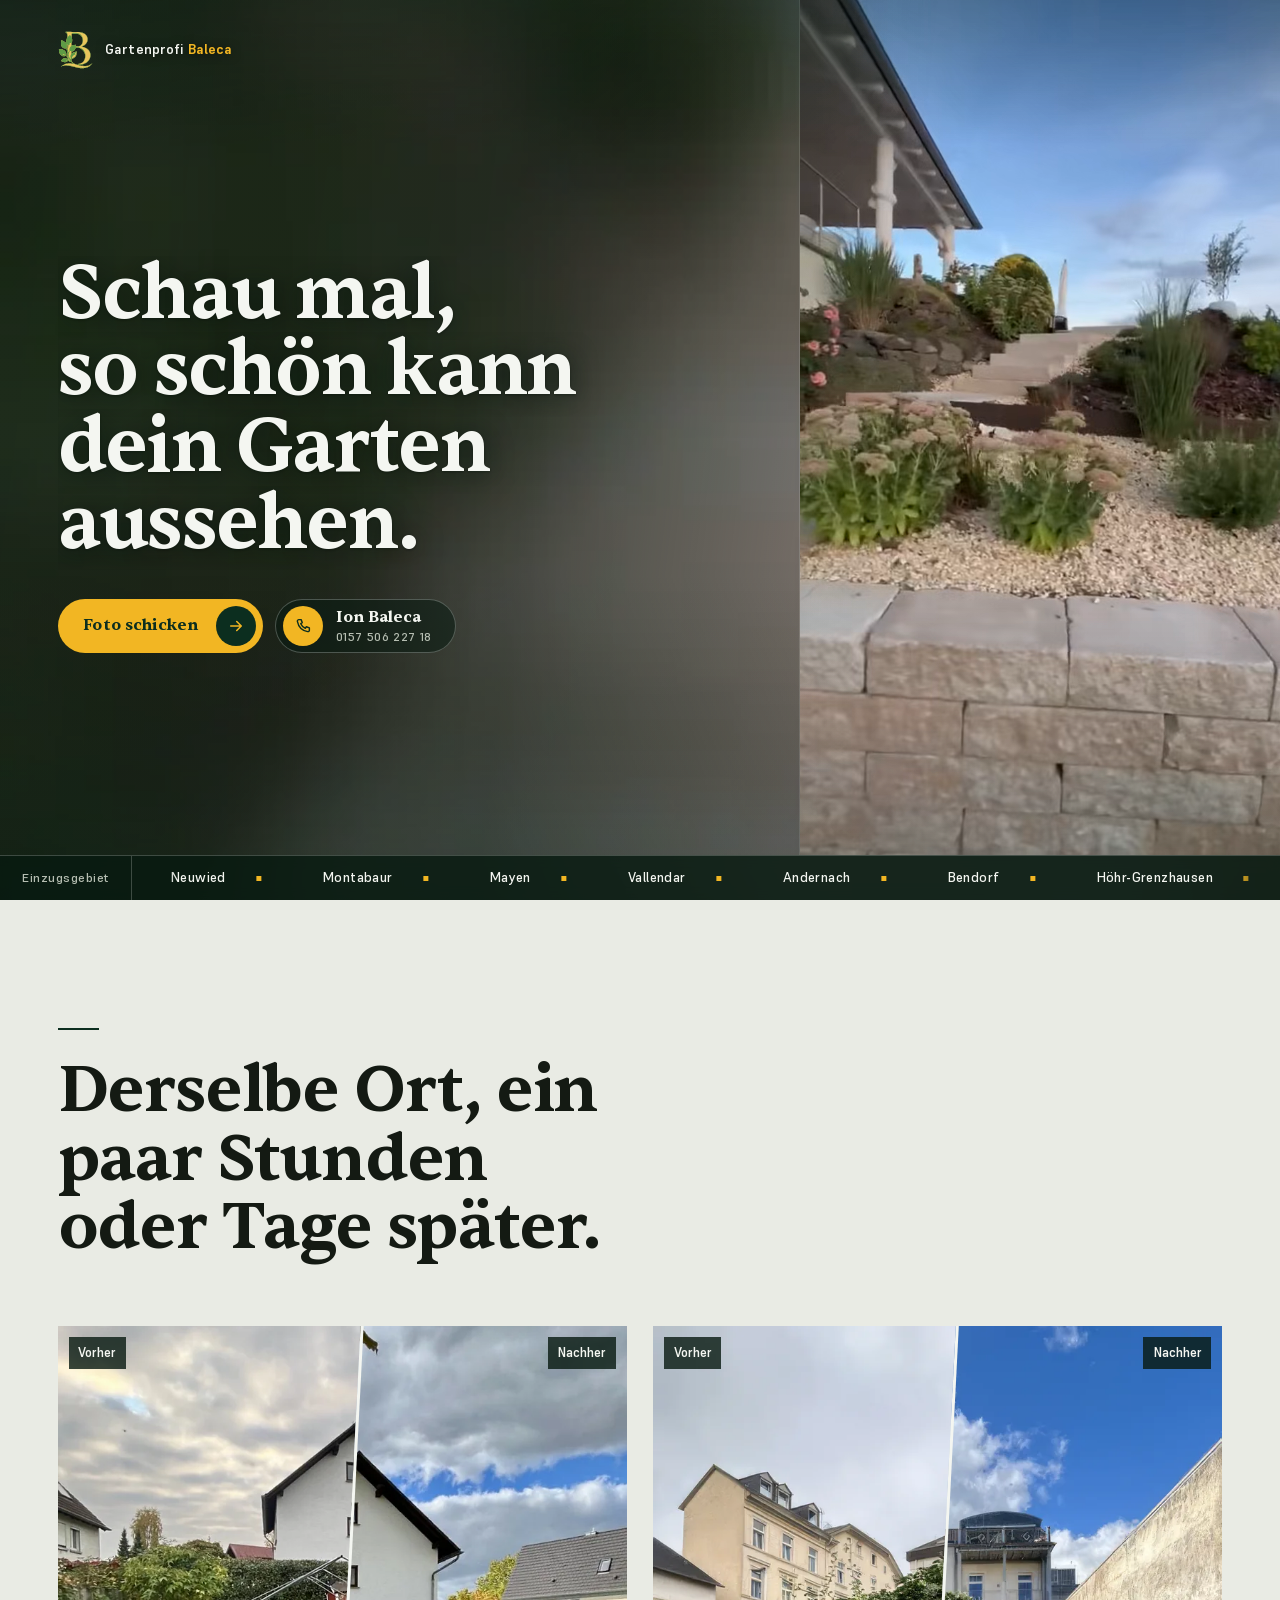
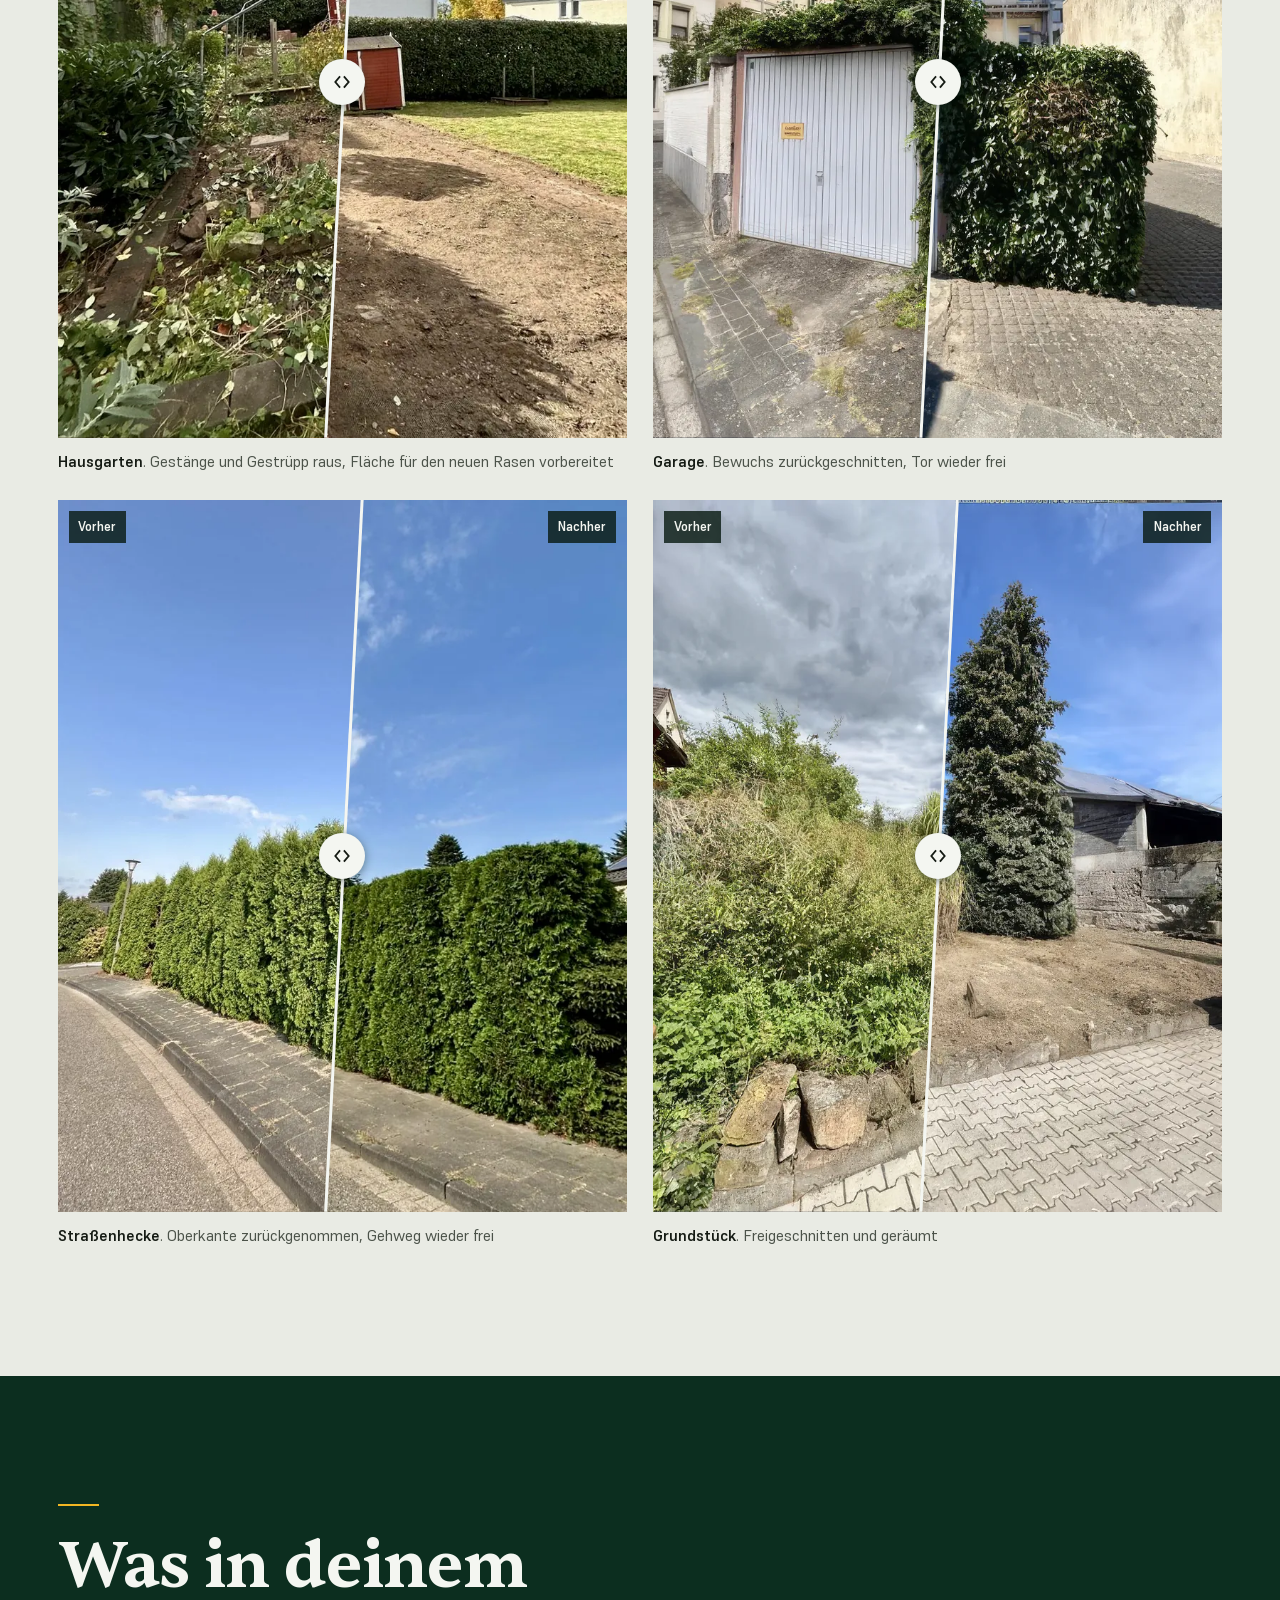
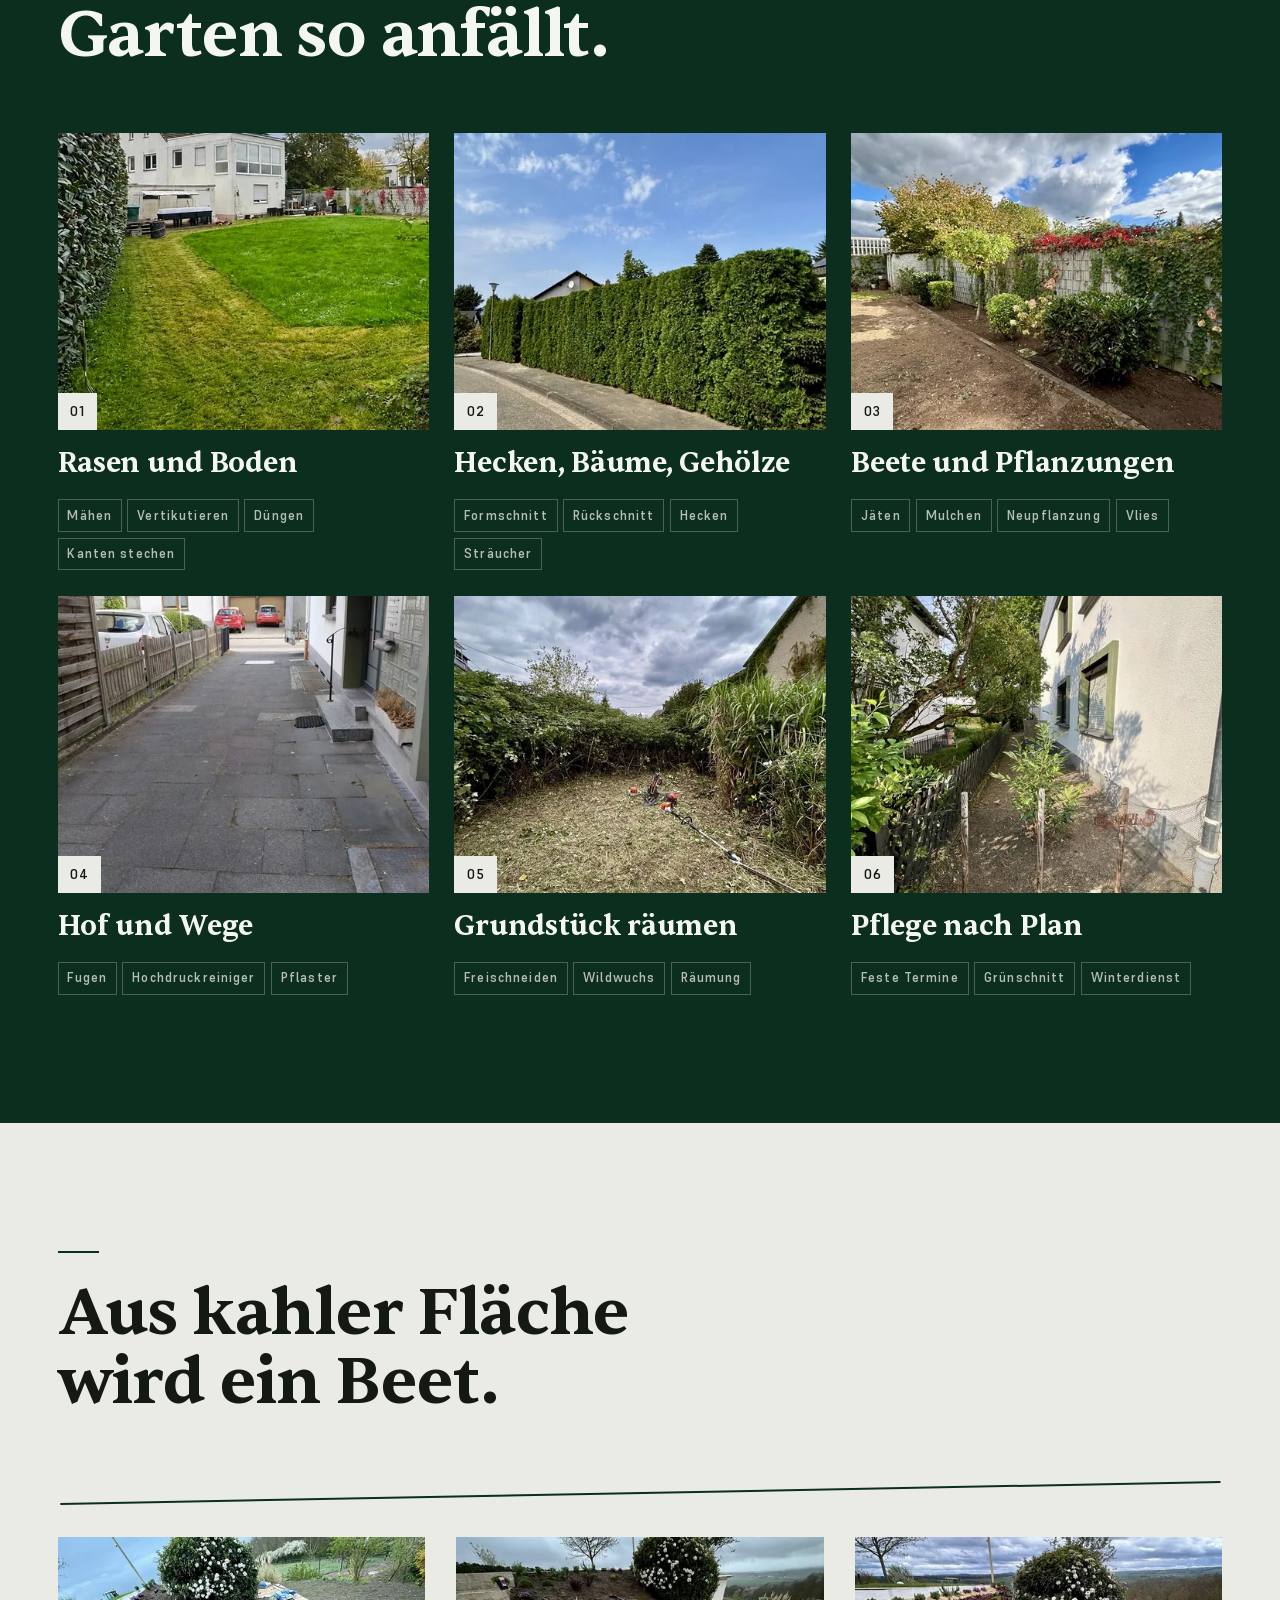
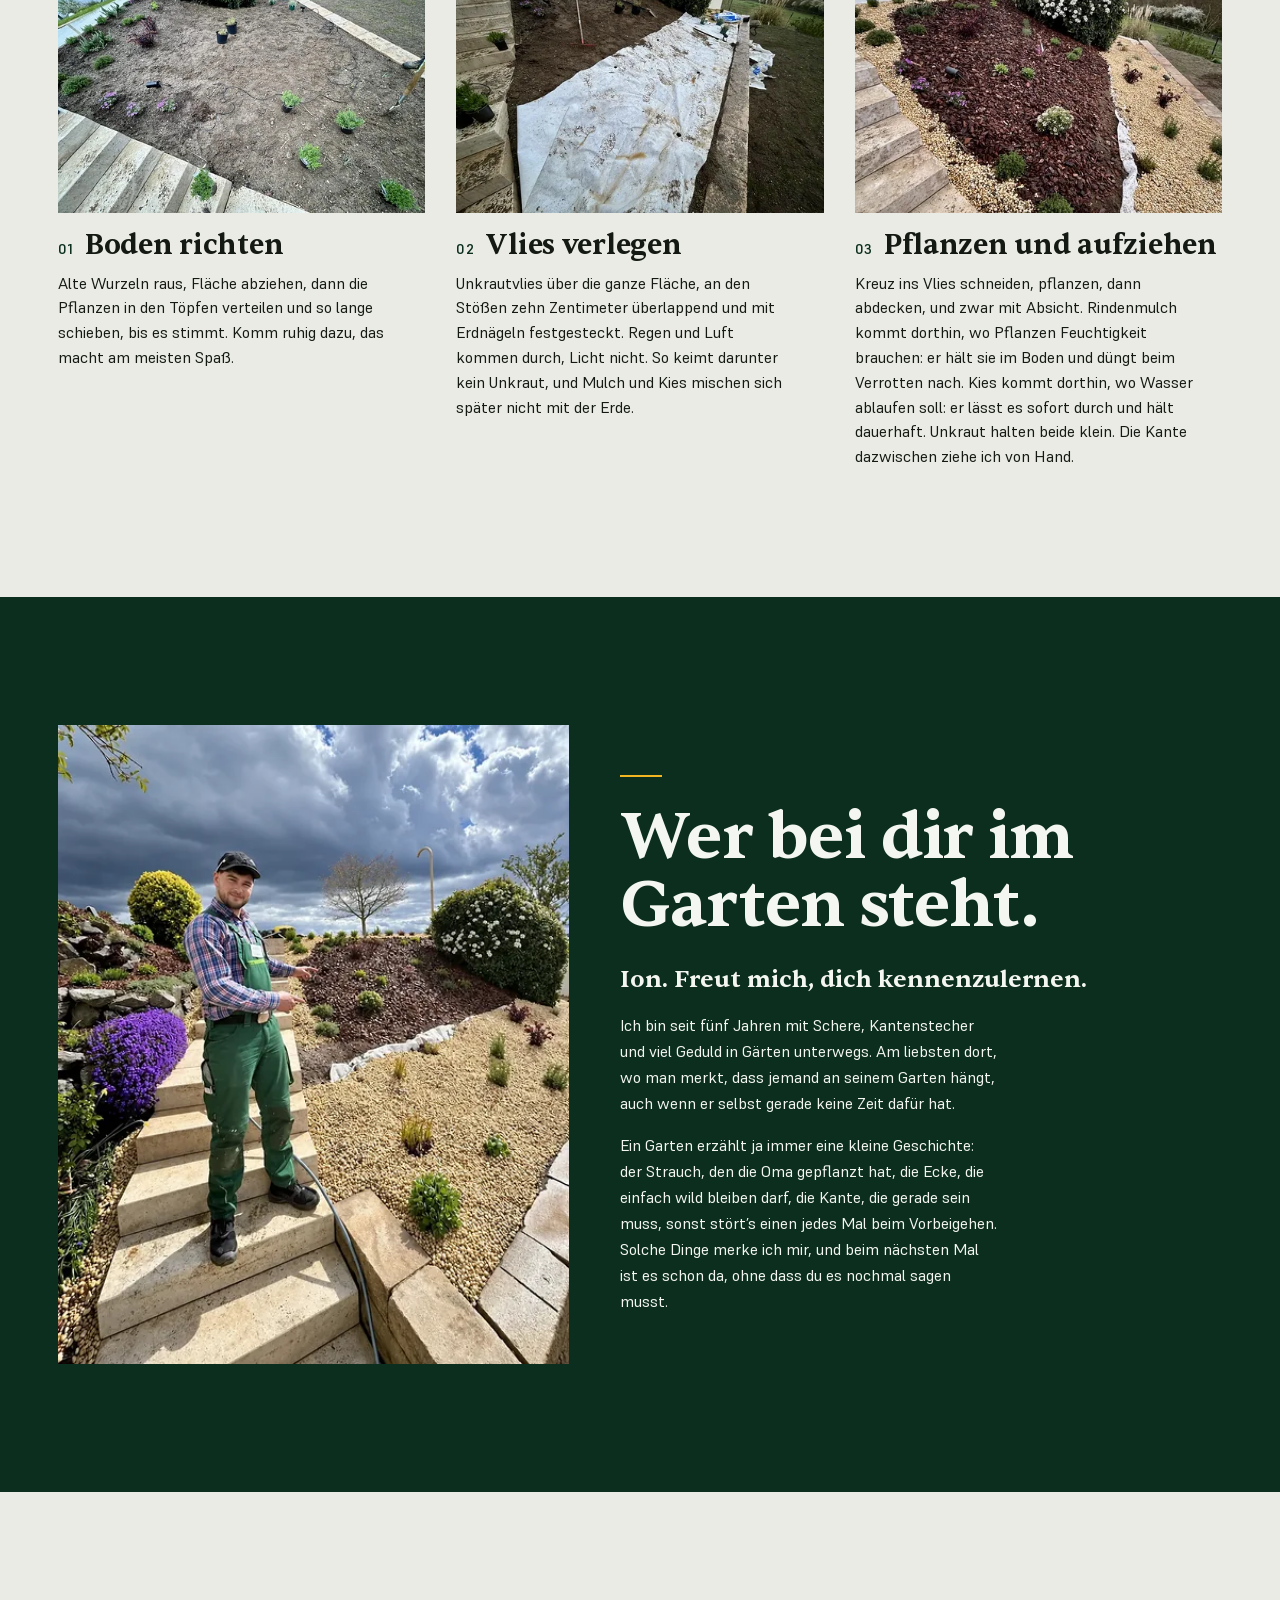
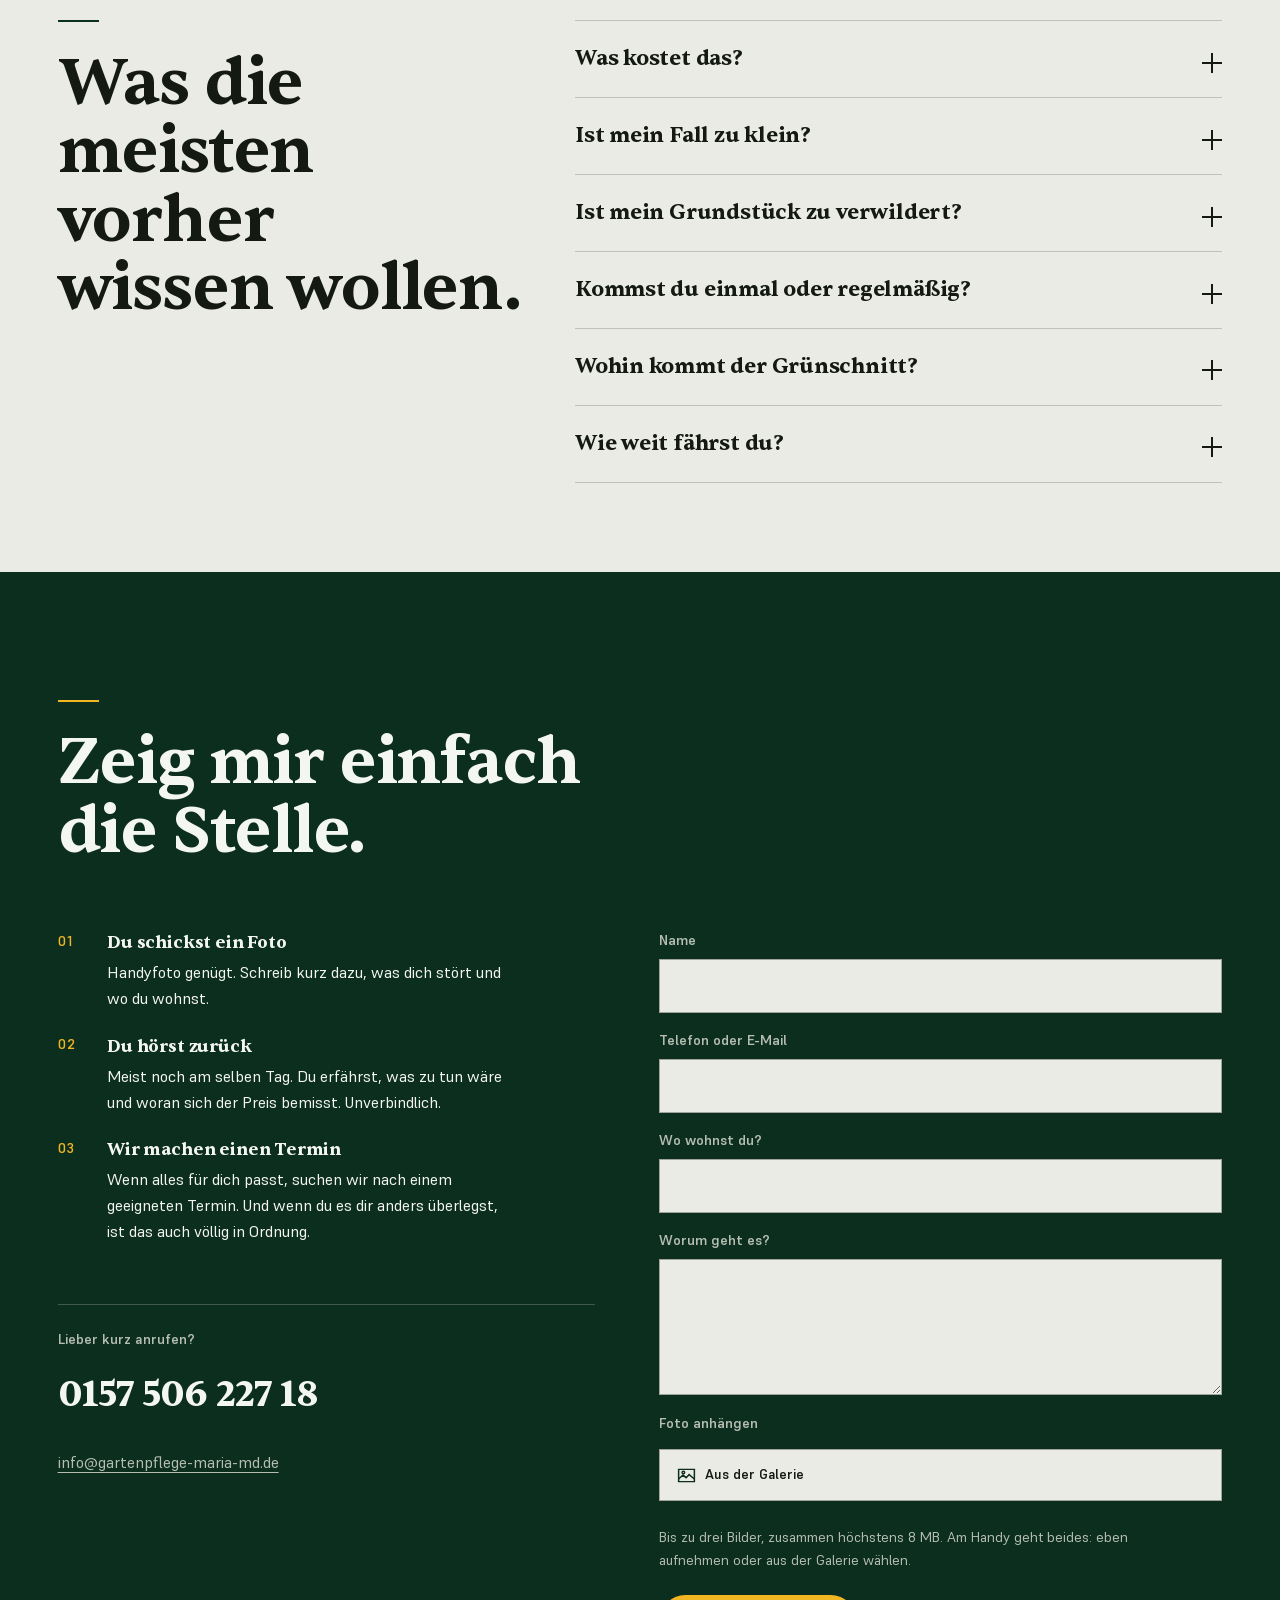
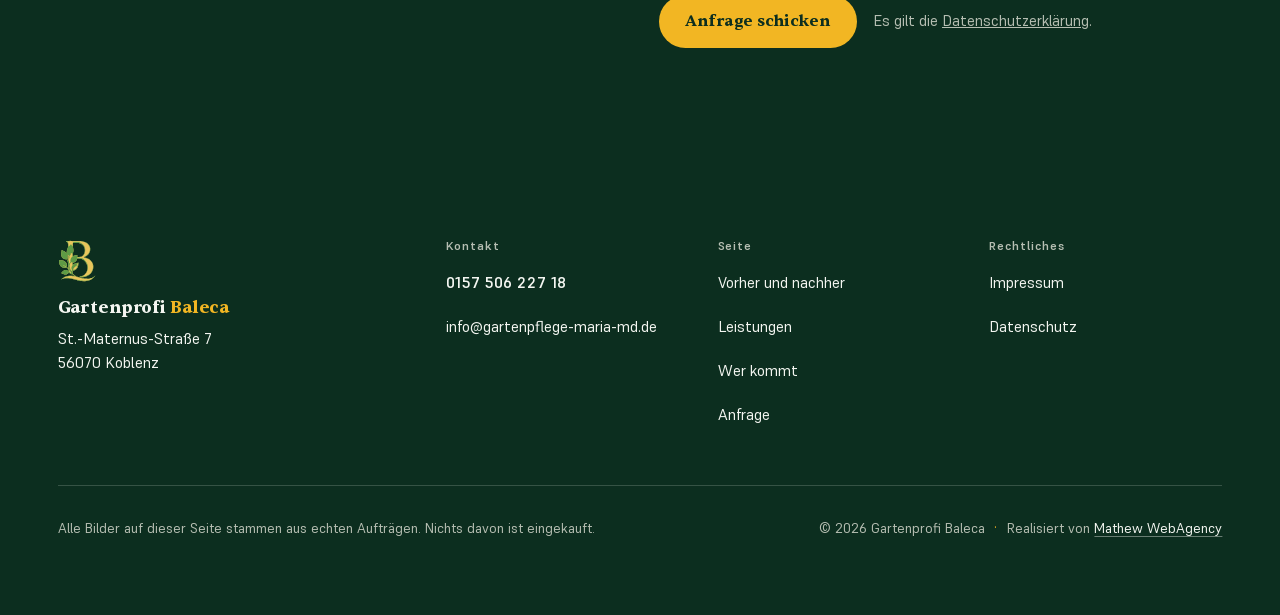
==== commit 4dc17643: "Hero ohne Einblenden, AV1-Fassung, Saege-Video laedt vorab, gelber Play-Knopf Co-Authored-By: Claude" ====
--- a/site/index.html
+++ b/site/index.html
@@ -30,7 +30,7 @@
 <link rel="preload" as="image" href="assets/img/garten-standbild.webp"
       imagesrcset="assets/img/garten-standbild-480.webp 480w, assets/img/garten-standbild.webp 720w"
       imagesizes="(min-width:861px) 58vh, 100vw" fetchpriority="high">
-<link rel="stylesheet" href="assets/css/site.css?v=20260925">
+<link rel="stylesheet" href="assets/css/site.css?v=20260926">
 </head>
 <body>
 <a class="skip" href="#inhalt">Zum Inhalt springen</a>
@@ -82,7 +82,7 @@
       <script>/* Startet das Video, sobald der Browser hier ankommt, statt erst nach allen Bildern und Schriften. */
       (function(){var v=document.getElementById('hero-video'),n=navigator.connection;
       if(matchMedia('(prefers-reduced-motion: reduce)').matches||(n&&(n.saveData||/(^|-)2g$/.test(n.effectiveType||''))))return;
-      v.preload='auto';v.src='assets/video/garten-hero.mp4';var p=v.play();if(p&&p.catch)p.catch(function(){});})();</script>
+      v.preload='auto';v.src=v.canPlayType('video/mp4; codecs="av01.0.08M.08"')==='probably'?'assets/video/garten-hero-av1.mp4':'assets/video/garten-hero.mp4';var p=v.play();if(p&&p.catch)p.catch(function(){});})();</script>
     </div>
   </div>
   <div class="hero__schleier" aria-hidden="true"></div>
@@ -612,6 +612,6 @@
 
 <script src="assets/js/gsap.min.js" defer></script>
 <script src="assets/js/ScrollTrigger.min.js" defer></script>
-<script src="assets/js/site.js?v=20260925" defer></script>
+<script src="assets/js/site.js?v=20260926" defer></script>
 </body>
 </html>
--- a/site/assets/css/site.css
+++ b/site/assets/css/site.css
@@ -332,7 +332,8 @@
 }
 .hero__wand{display:none}
 .hero__still{transition:opacity 700ms var(--ease-out)}
-.hero__video{opacity:0;transition:opacity 450ms var(--ease-out)}
+/* Das Standbild ist das erste Bild des Videos, der Wechsel braucht keine Blende. */
+.hero__video{opacity:0}
 .hero__video.laeuft{opacity:1}
 
 /* Zwei Verlaeufe uebereinander. Der erste traegt die Schrift links, der
@@ -754,15 +755,16 @@
   -webkit-tap-highlight-color:transparent;
 }
 .videoknopf__kreis{
-  display:grid;place-items:center;width:76px;height:76px;border-radius:50%;
-  background:rgba(8,26,17,.5);border:1px solid rgba(244,246,241,.45);
-  box-shadow:0 8px 28px rgba(8,26,17,.28);
-  transition:opacity 220ms var(--ease-out),transform 160ms var(--ease-out),background-color 180ms var(--ease-out);
+  flex:none;display:grid;place-items:center;
+  width:68px;height:68px;aspect-ratio:1;border-radius:50%;
+  background:var(--gelb);color:var(--mulch);
+  box-shadow:0 6px 22px rgba(8,26,17,.35);
+  transition:opacity 220ms var(--ease-out),transform 160ms var(--ease-out);
 }
 /* Das Dreieck optisch mittig: geometrisch mittig wirkt es nach links verschoben. */
-.videoknopf__kreis svg{margin-left:4px}
+.videoknopf__kreis svg{display:block;width:28px;height:28px;margin-left:3px}
 .videoknopf:active .videoknopf__kreis{transform:scale(.94)}
-@media (hover:hover) and (pointer:fine){ .videoknopf:hover .videoknopf__kreis{background:rgba(8,26,17,.68)} }
+@media (hover:hover) and (pointer:fine){ .videoknopf:hover .videoknopf__kreis{transform:scale(1.05)} }
 .film.laeuft .videoknopf__kreis{opacity:0;transform:scale(.9)}
 .videoknopf:focus-visible{outline:none}
 .videoknopf:focus-visible .videoknopf__kreis{outline:2px solid var(--gelb);outline-offset:3px}
@@ -978,15 +980,17 @@
 @keyframes bild-setzen{ from{transform:scale(1.08)} to{transform:none} }
 /* Der Hintergrundfilm faehrt nicht auf, er setzt sich. Ein Wisch waere hier
    zu laut, weil die Schrift gleichzeitig darueber kommt. */
-@keyframes hero-setzen{ from{opacity:0;transform:scale(1.055)} 40%{opacity:1} to{opacity:1;transform:none} }
+/* Nur Bewegung, keine Blende: das Bild ist ab dem ersten Moment da. Die
+   fruehere Blende aus Schwarz liess das Video auf jedem Geraet spaet wirken. */
+@keyframes hero-setzen{ from{transform:scale(1.035)} to{transform:none} }
 @keyframes blende-auf{ from{opacity:0} to{opacity:1} }
 @keyframes zeile-rauf{ from{transform:translateY(105%)} to{transform:none} }
 @keyframes sanft-rauf{ from{opacity:0;transform:translateY(12px)} to{opacity:1;transform:none} }
 @keyframes band-rauf{ from{transform:translateY(100%)} to{transform:none} }
 
-.js .hero__buehne{animation:hero-setzen 2.6s var(--ease-out) both;animation-delay:.05s}
-.js .hero__wand{animation:blende-auf 1.8s var(--ease-out) both;animation-delay:.05s}
-.js .hero__schleier{animation:blende-auf 1.4s var(--ease-out) both;animation-delay:.05s}
+.js .hero__buehne{animation:hero-setzen 1.8s var(--ease-out) both}
+.js .hero__wand{animation:none}
+.js .hero__schleier{animation:none}
 .js .hero__marke{animation:sanft-rauf .55s var(--ease-out) both;animation-delay:.34s}
 .js .hero h1 .zeile>span{animation:zeile-rauf .8s var(--ease-in-out) both;animation-delay:.5s}
 .js .hero h1 .zeile:nth-child(2)>span{animation-delay:.62s}
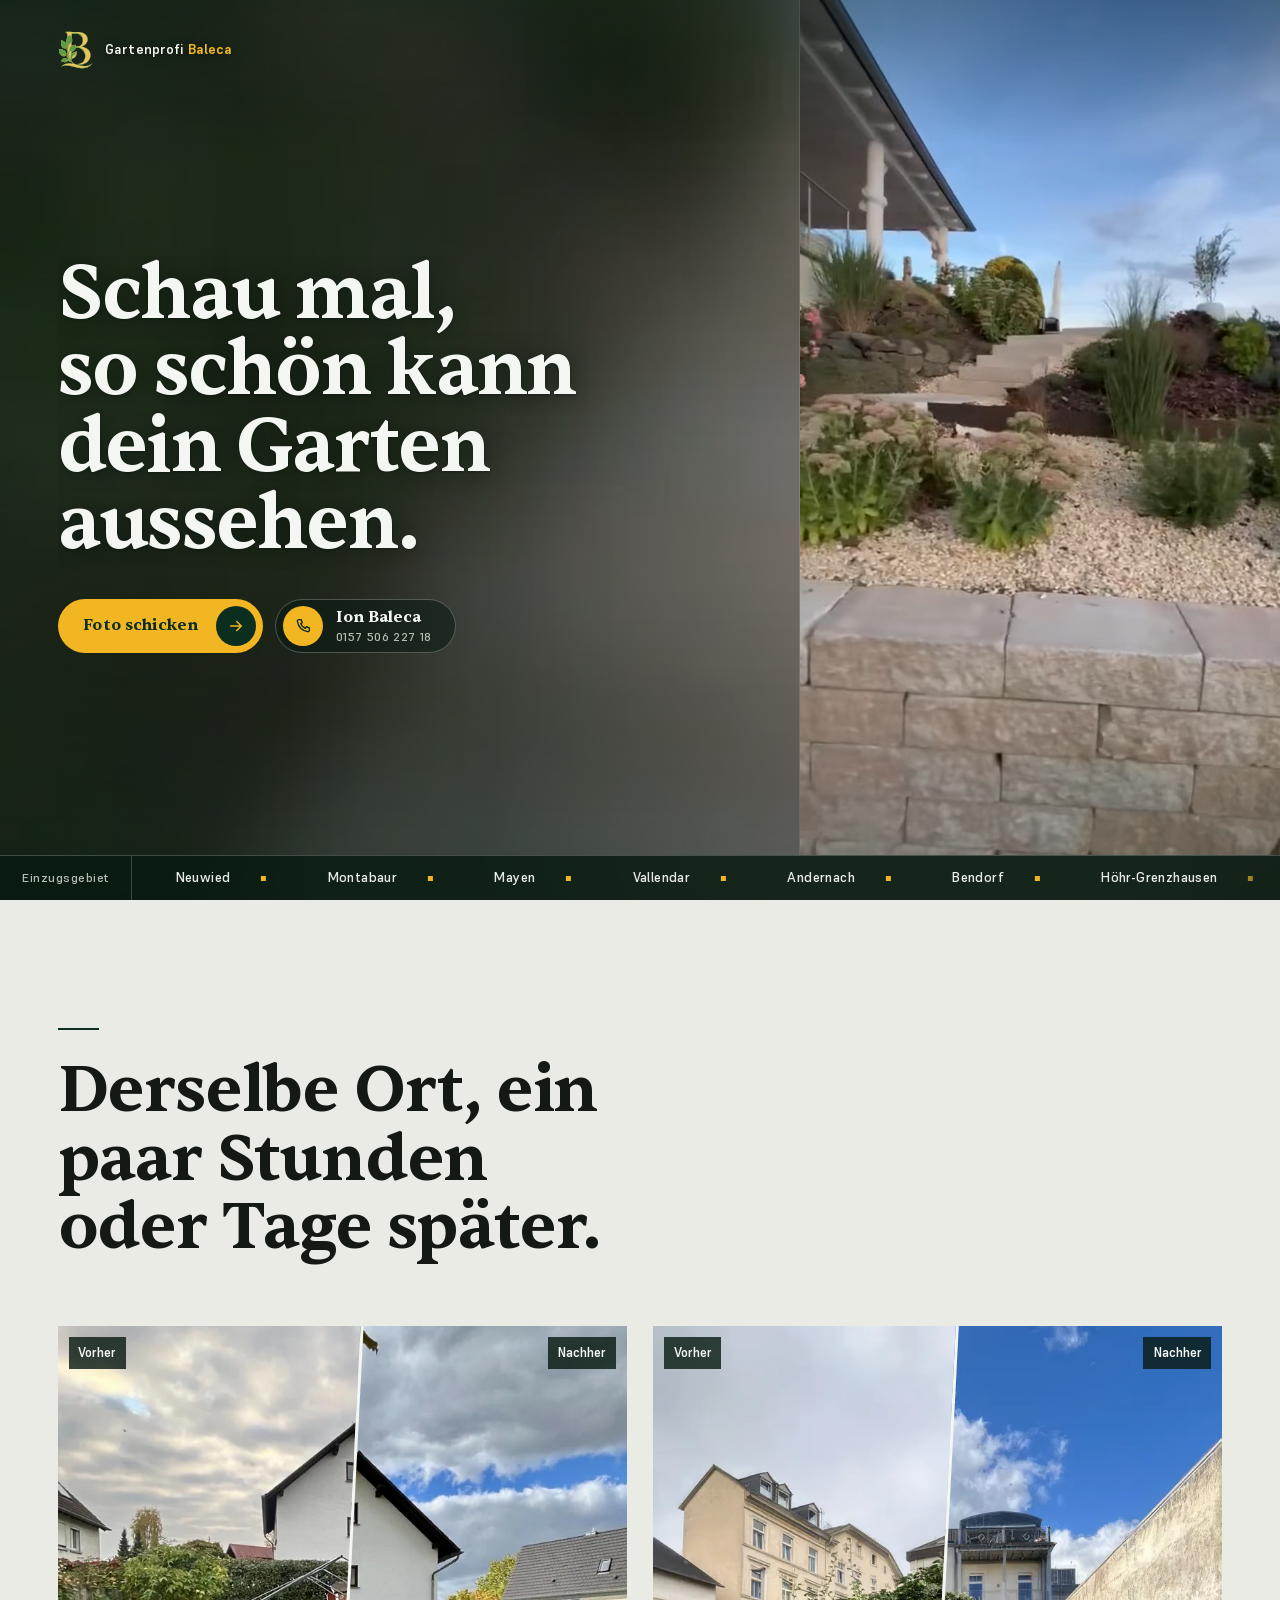
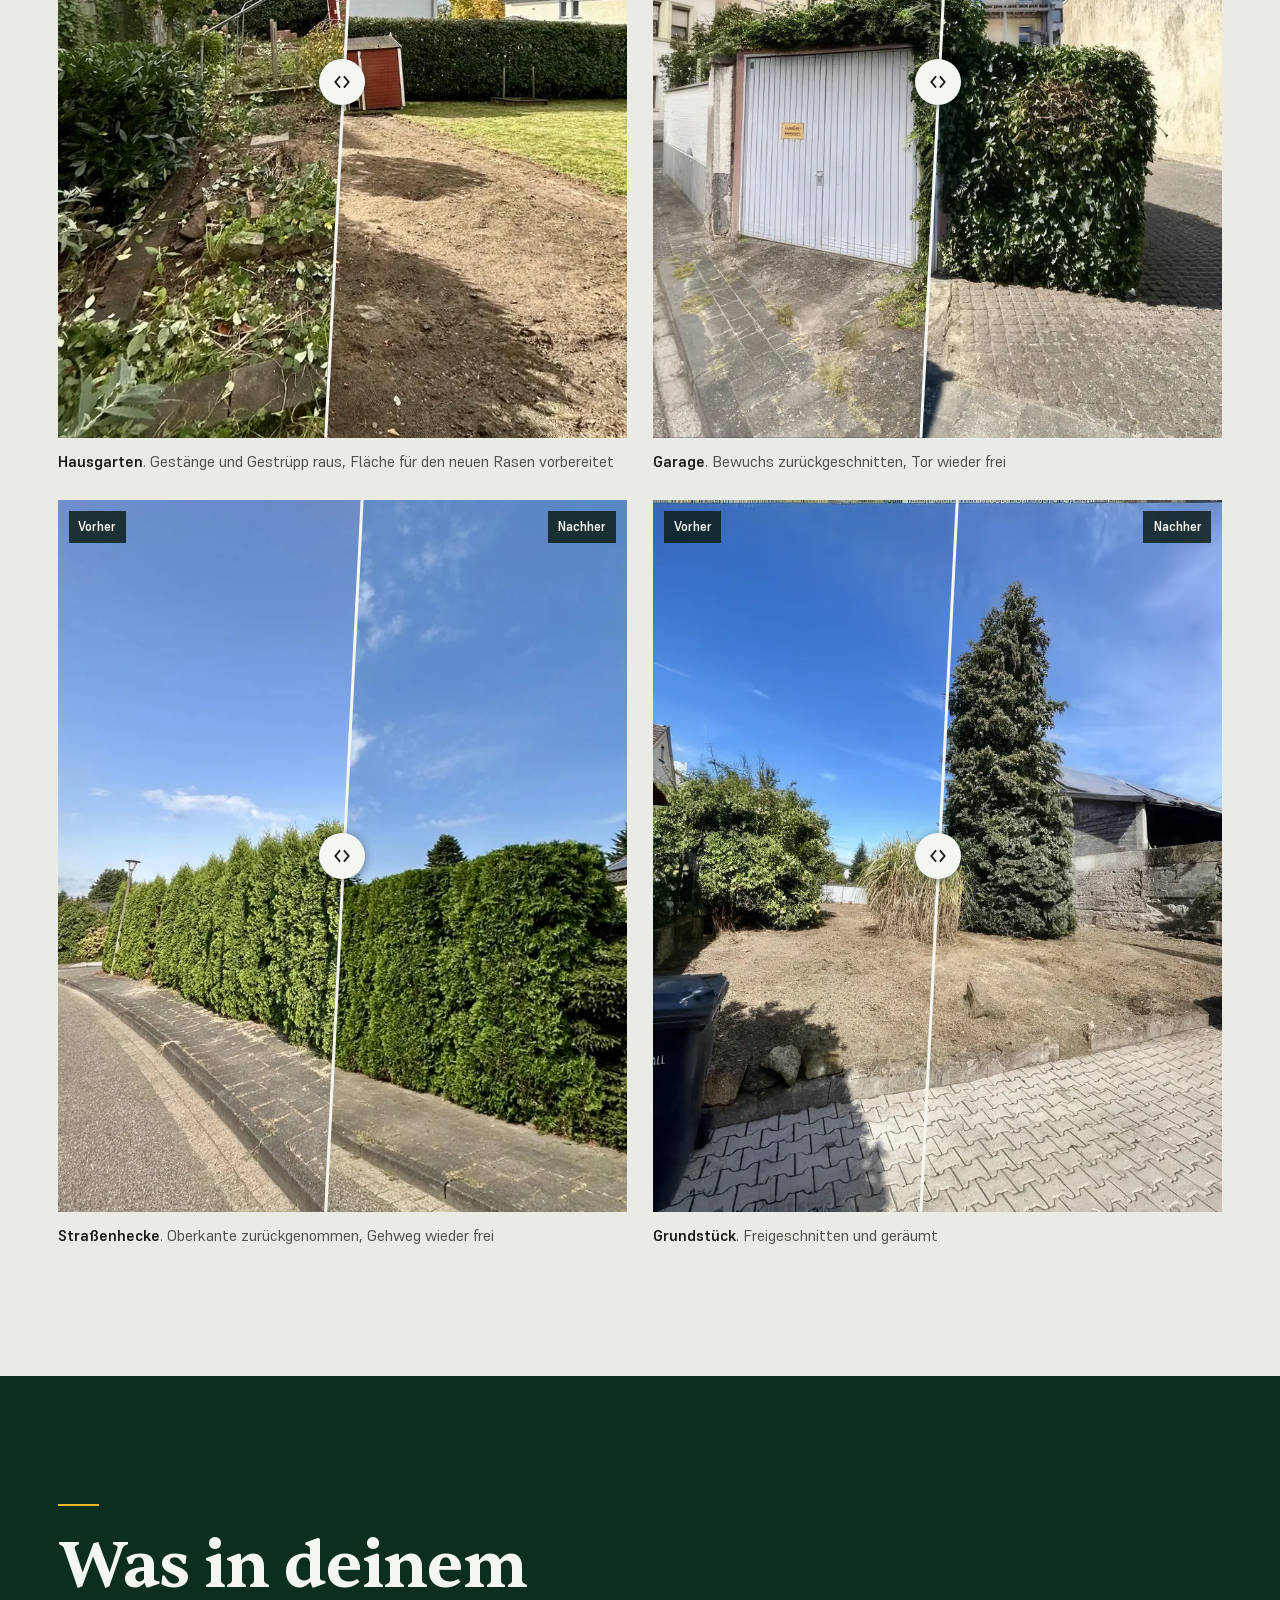
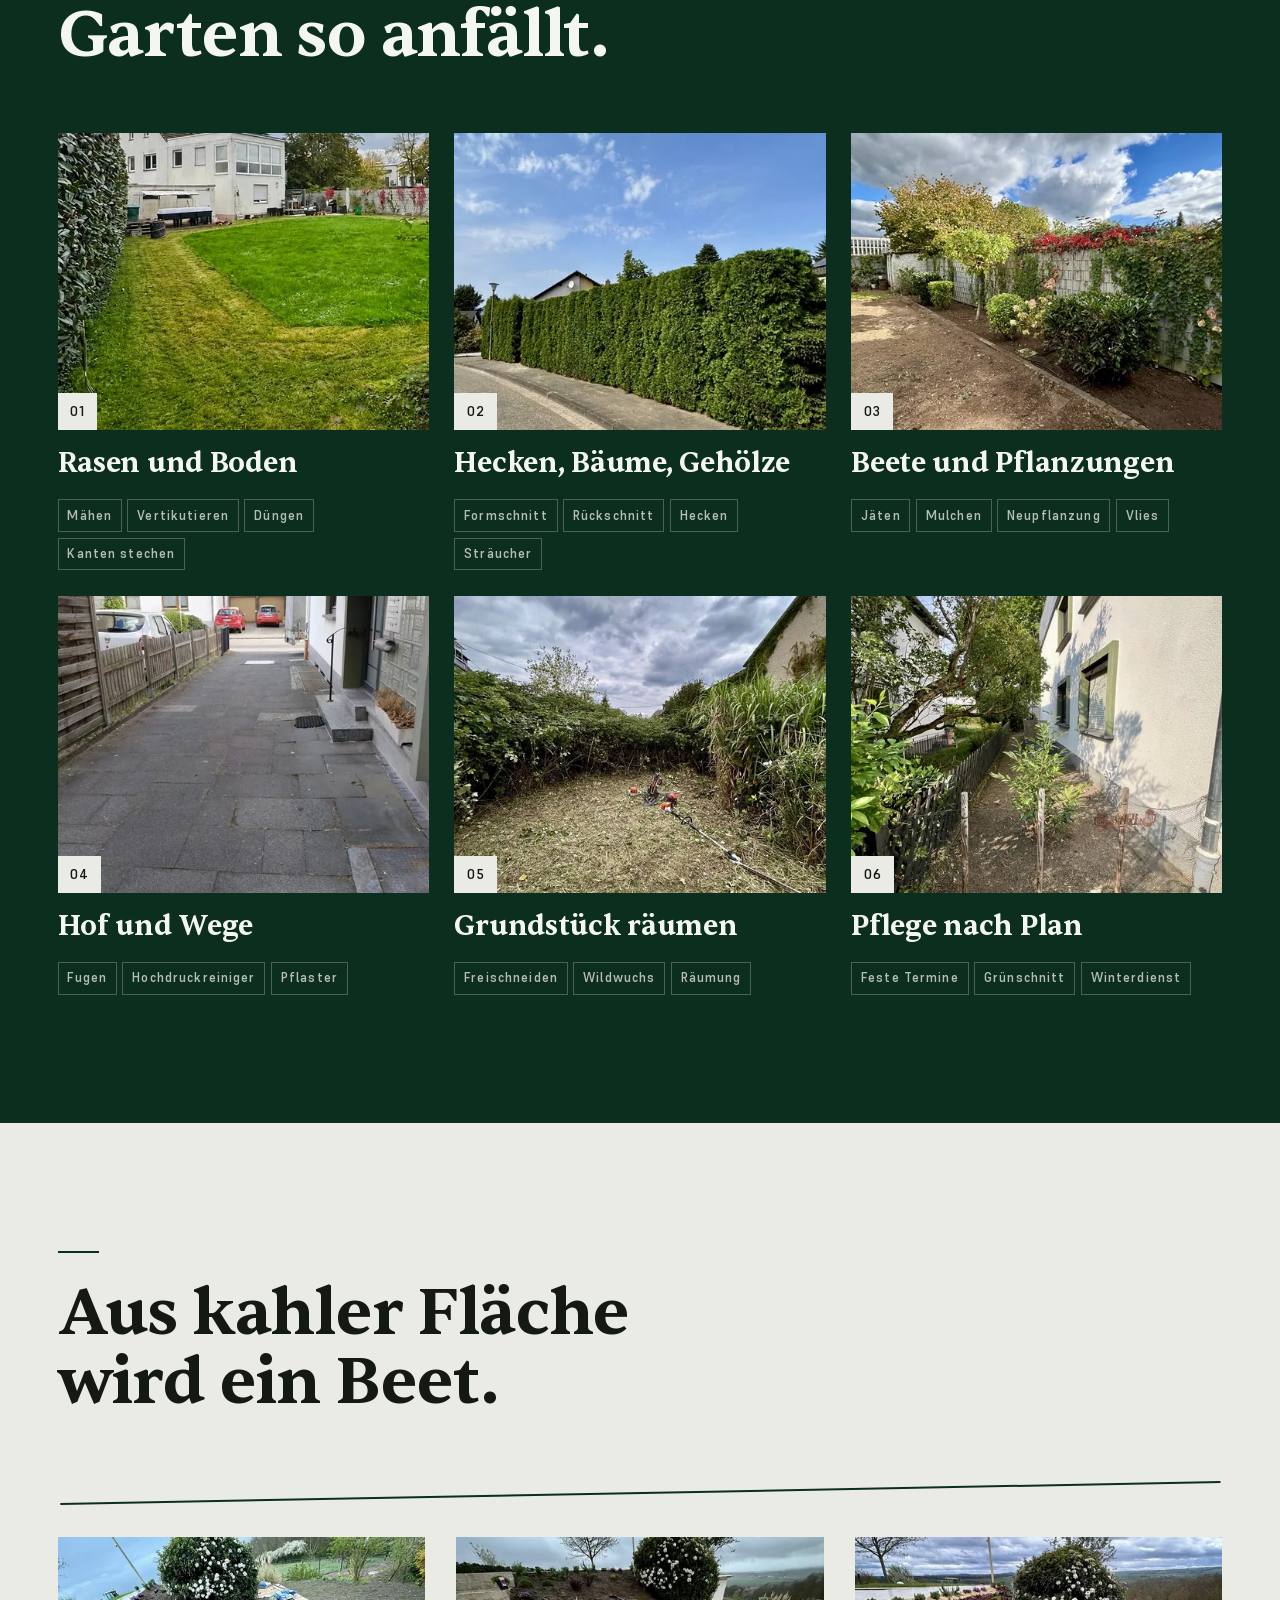
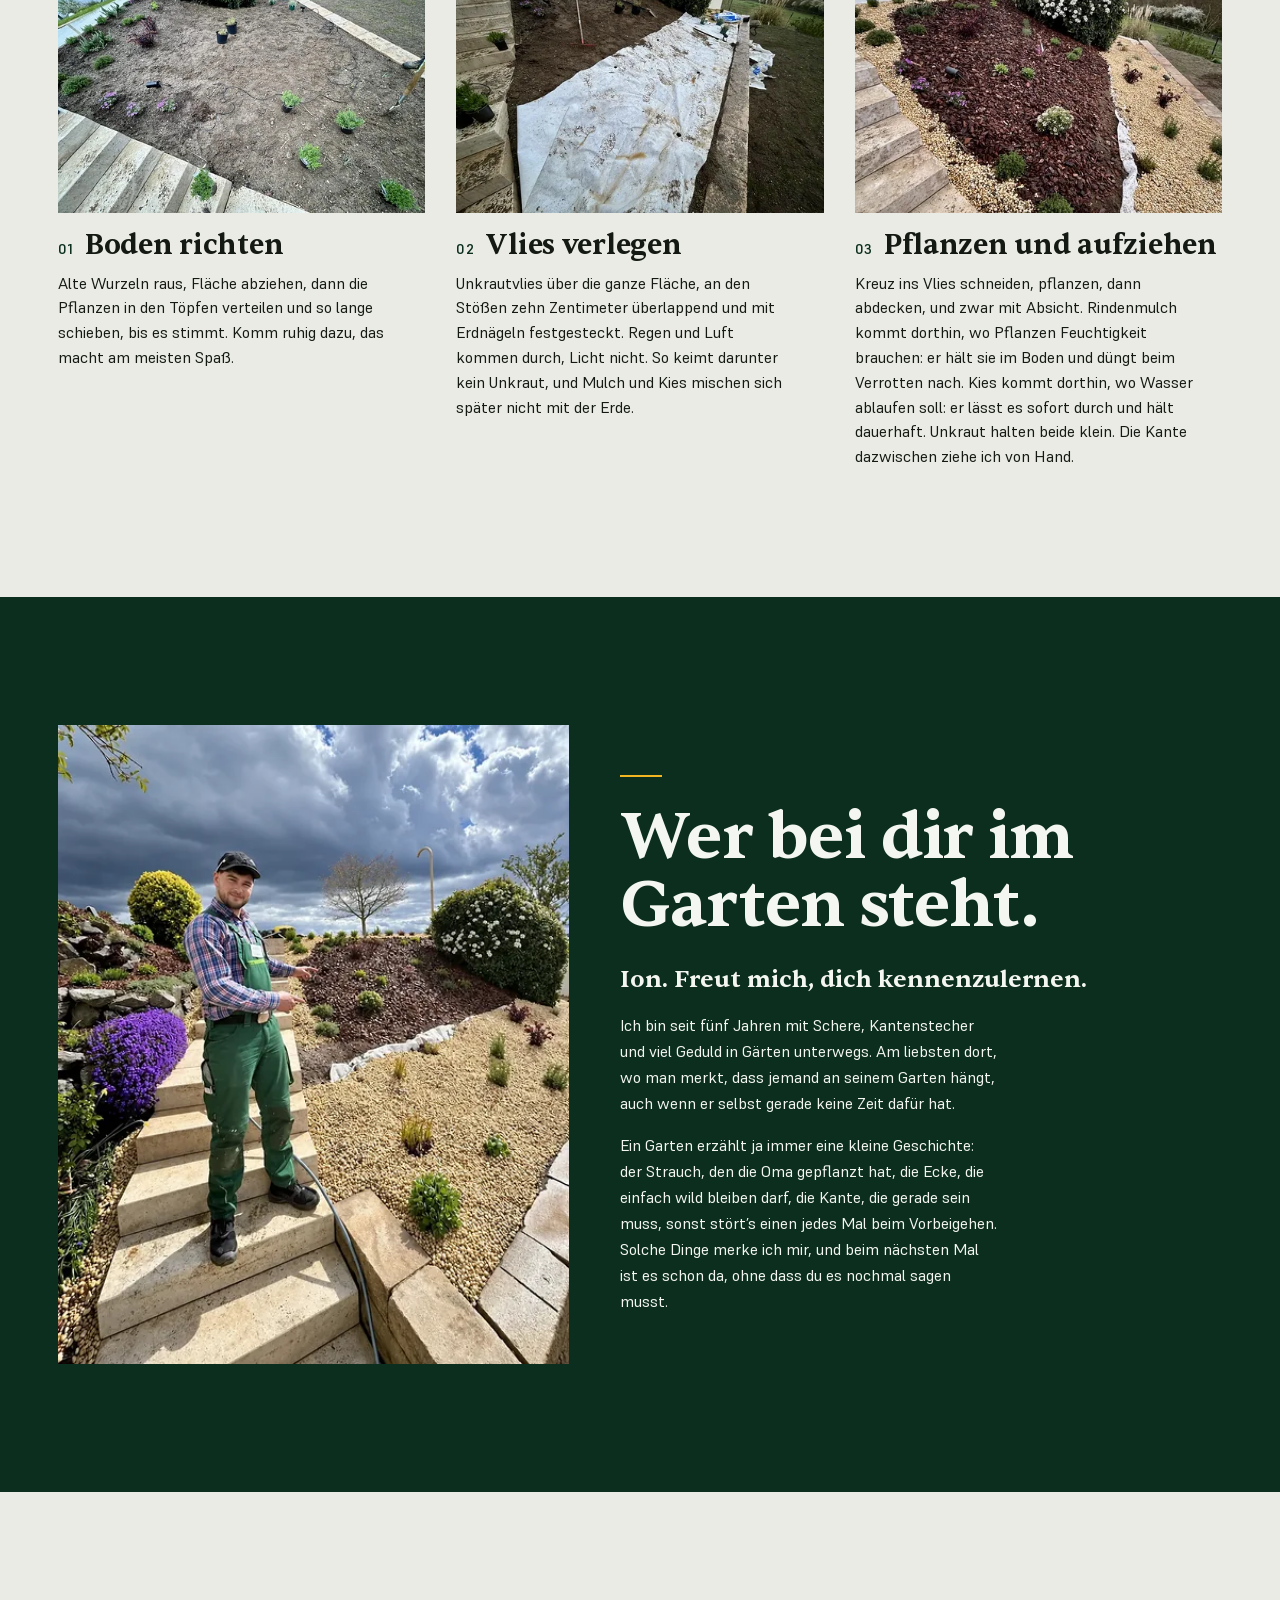
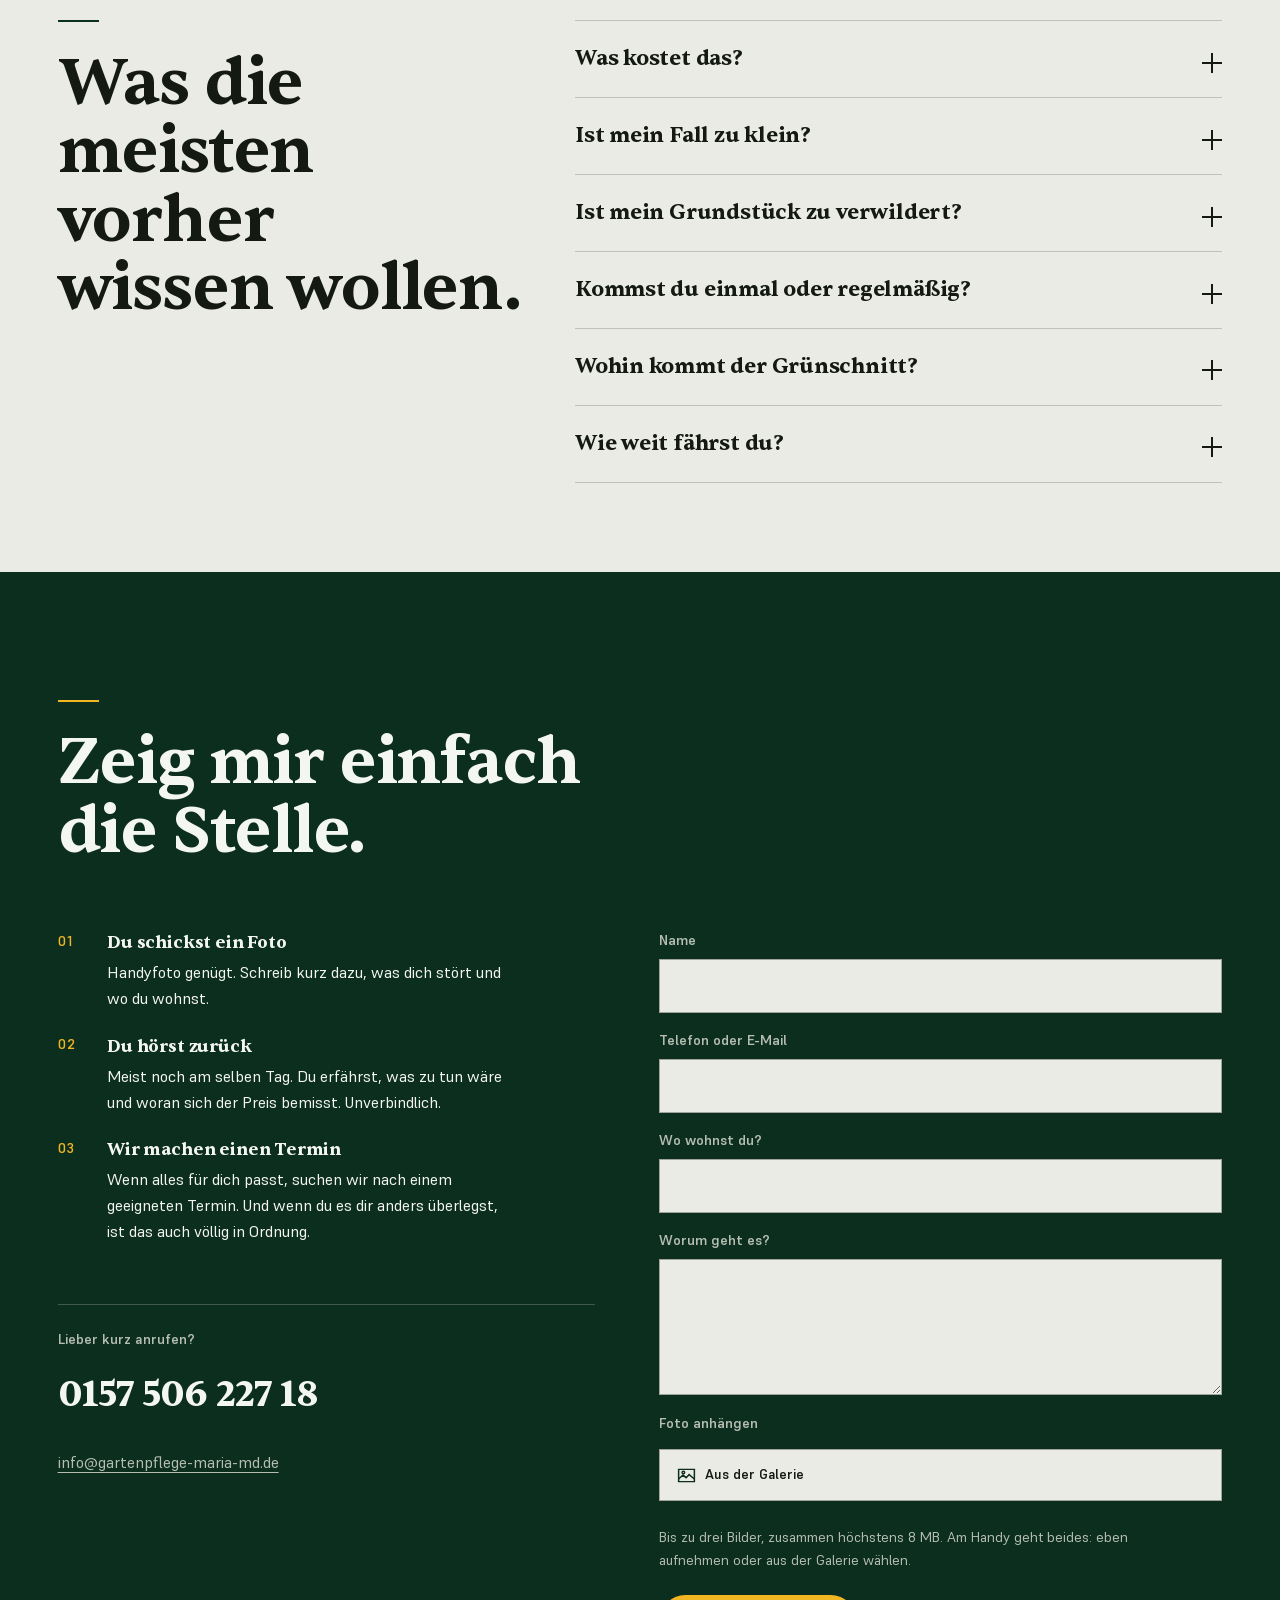
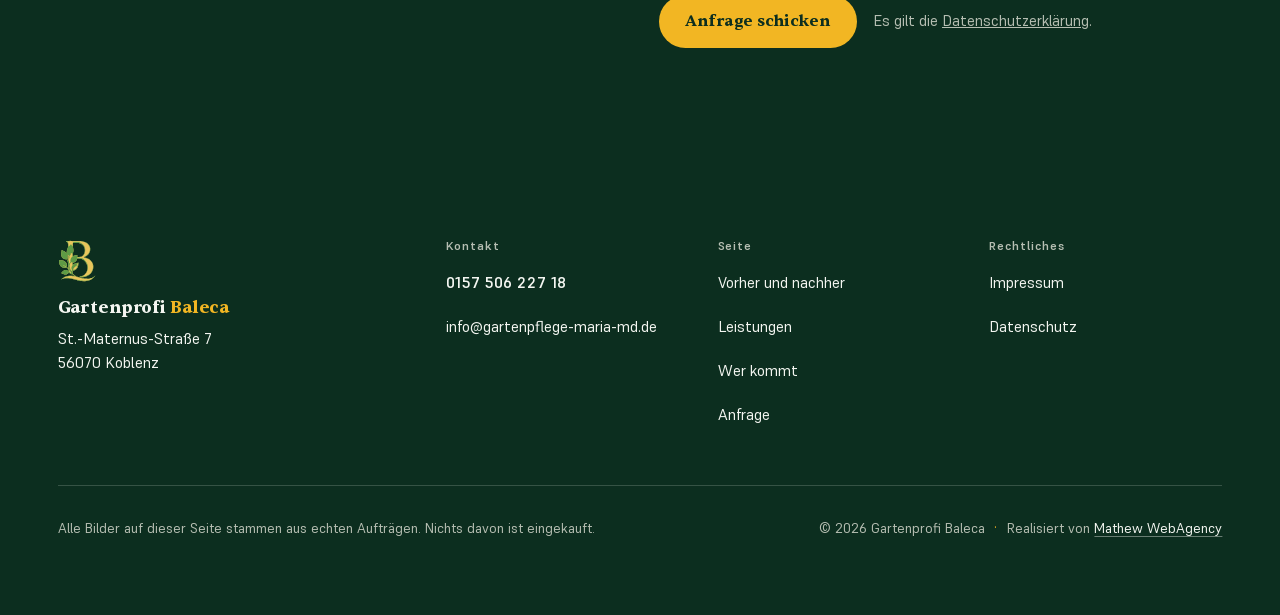
==== commit 8f1582b9: "Play-Dreieck mittig Co-Authored-By: Claude Opus 5.5 <noreply@anthropic.com>" ====
--- a/site/index.html
+++ b/site/index.html
@@ -30,7 +30,7 @@
 <link rel="preload" as="image" href="assets/img/garten-standbild.webp"
       imagesrcset="assets/img/garten-standbild-480.webp 480w, assets/img/garten-standbild.webp 720w"
       imagesizes="(min-width:861px) 58vh, 100vw" fetchpriority="high">
-<link rel="stylesheet" href="assets/css/site.css?v=20260926">
+<link rel="stylesheet" href="assets/css/site.css?v=20260927">
 </head>
 <body>
 <a class="skip" href="#inhalt">Zum Inhalt springen</a>
@@ -612,6 +612,6 @@
 
 <script src="assets/js/gsap.min.js" defer></script>
 <script src="assets/js/ScrollTrigger.min.js" defer></script>
-<script src="assets/js/site.js?v=20260926" defer></script>
+<script src="assets/js/site.js?v=20260927" defer></script>
 </body>
 </html>
--- a/site/assets/css/site.css
+++ b/site/assets/css/site.css
@@ -761,8 +761,9 @@
   box-shadow:0 6px 22px rgba(8,26,17,.35);
   transition:opacity 220ms var(--ease-out),transform 160ms var(--ease-out);
 }
-/* Das Dreieck optisch mittig: geometrisch mittig wirkt es nach links verschoben. */
-.videoknopf__kreis svg{display:block;width:28px;height:28px;margin-left:3px}
+/* Die Grafik ist schon so gezeichnet, dass der Schwerpunkt des Dreiecks in
+   der Mitte liegt. Keine zusaetzliche Verschiebung, sonst rutscht es nach rechts. */
+.videoknopf__kreis svg{display:block;width:28px;height:28px}
 .videoknopf:active .videoknopf__kreis{transform:scale(.94)}
 @media (hover:hover) and (pointer:fine){ .videoknopf:hover .videoknopf__kreis{transform:scale(1.05)} }
 .film.laeuft .videoknopf__kreis{opacity:0;transform:scale(.9)}
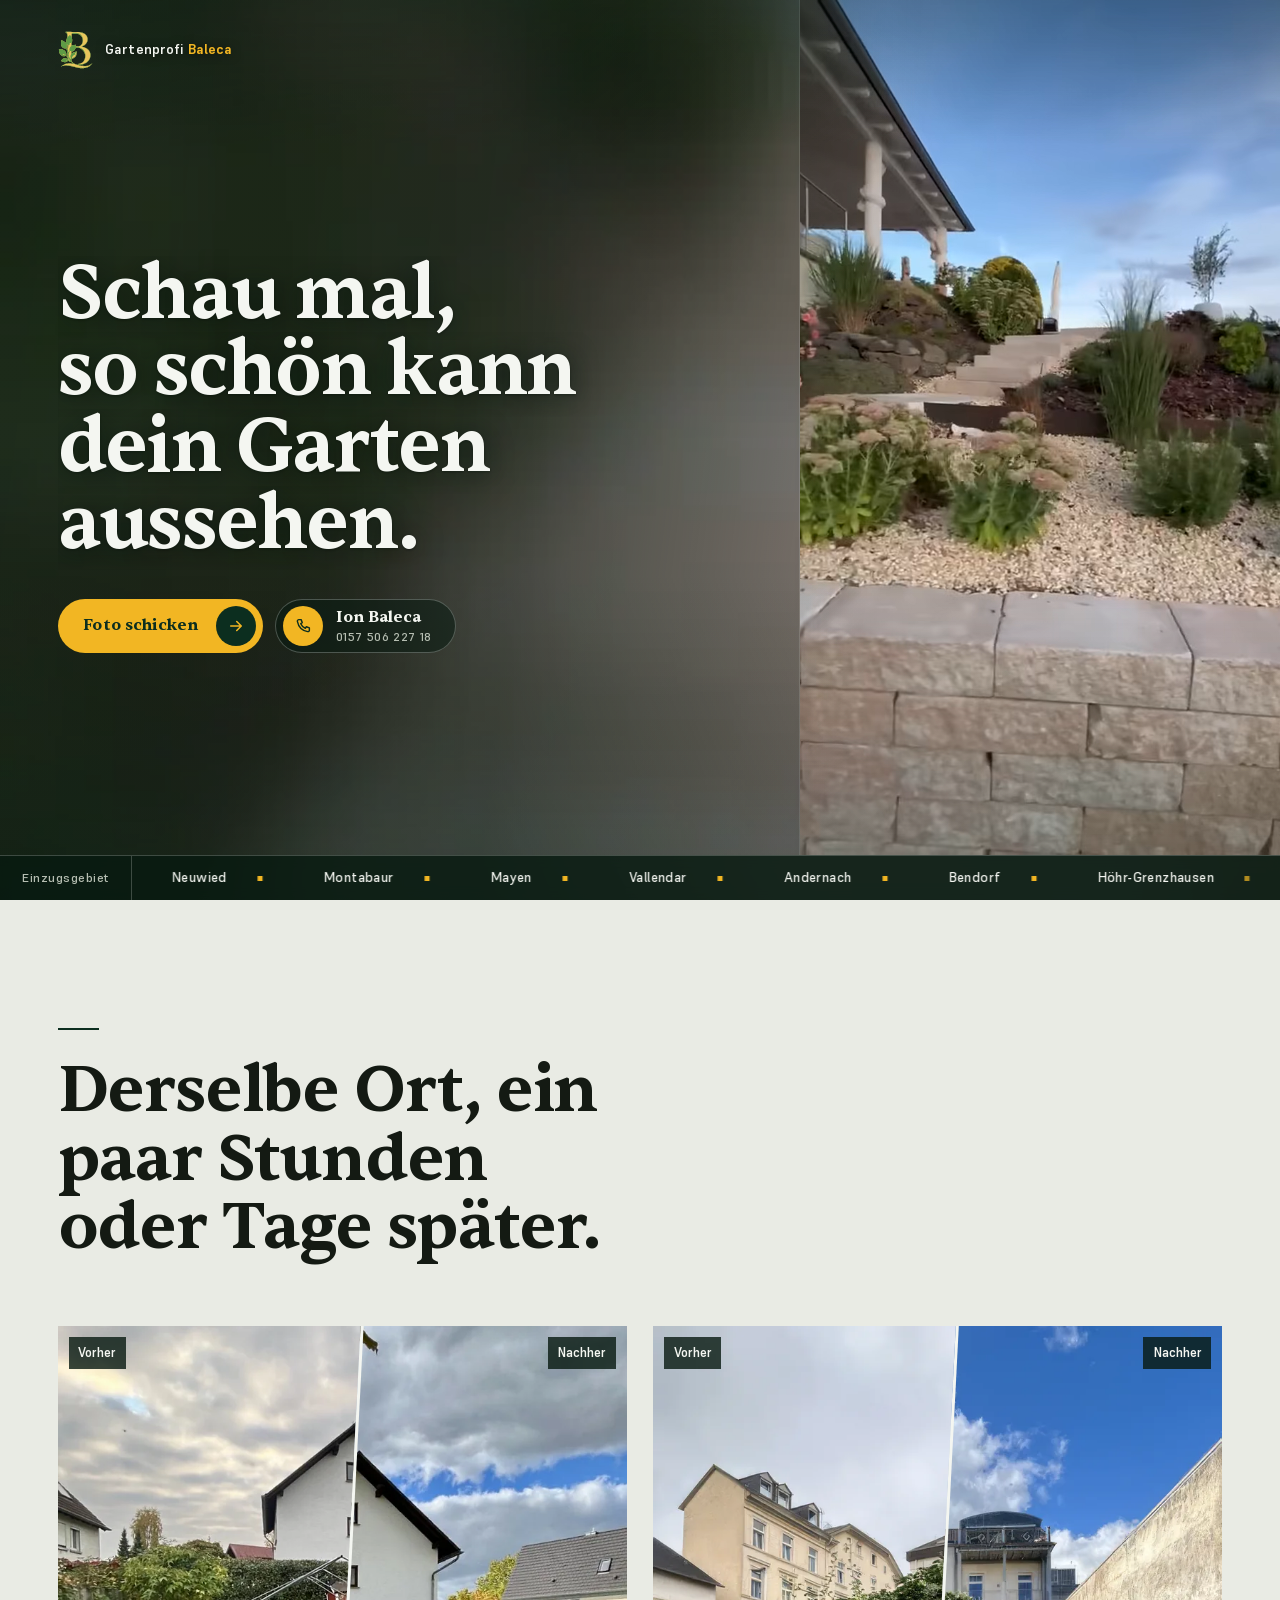
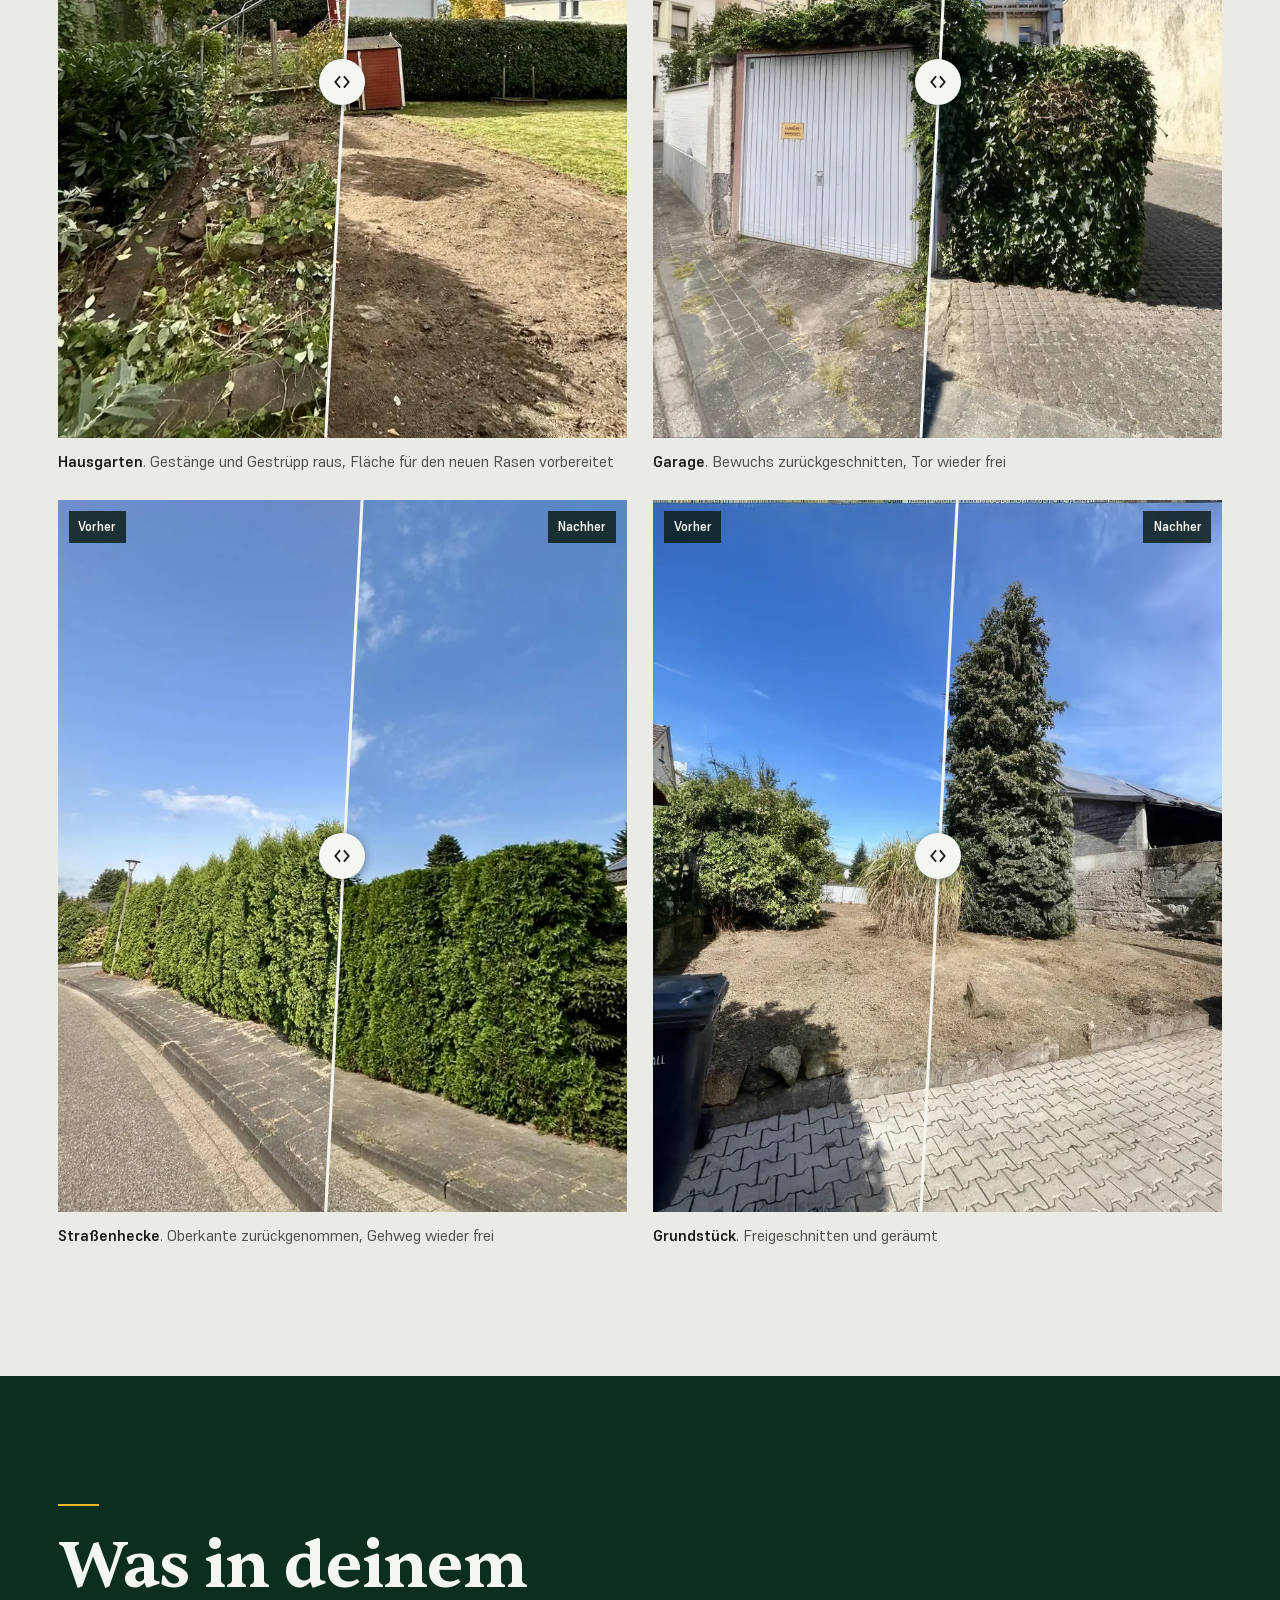
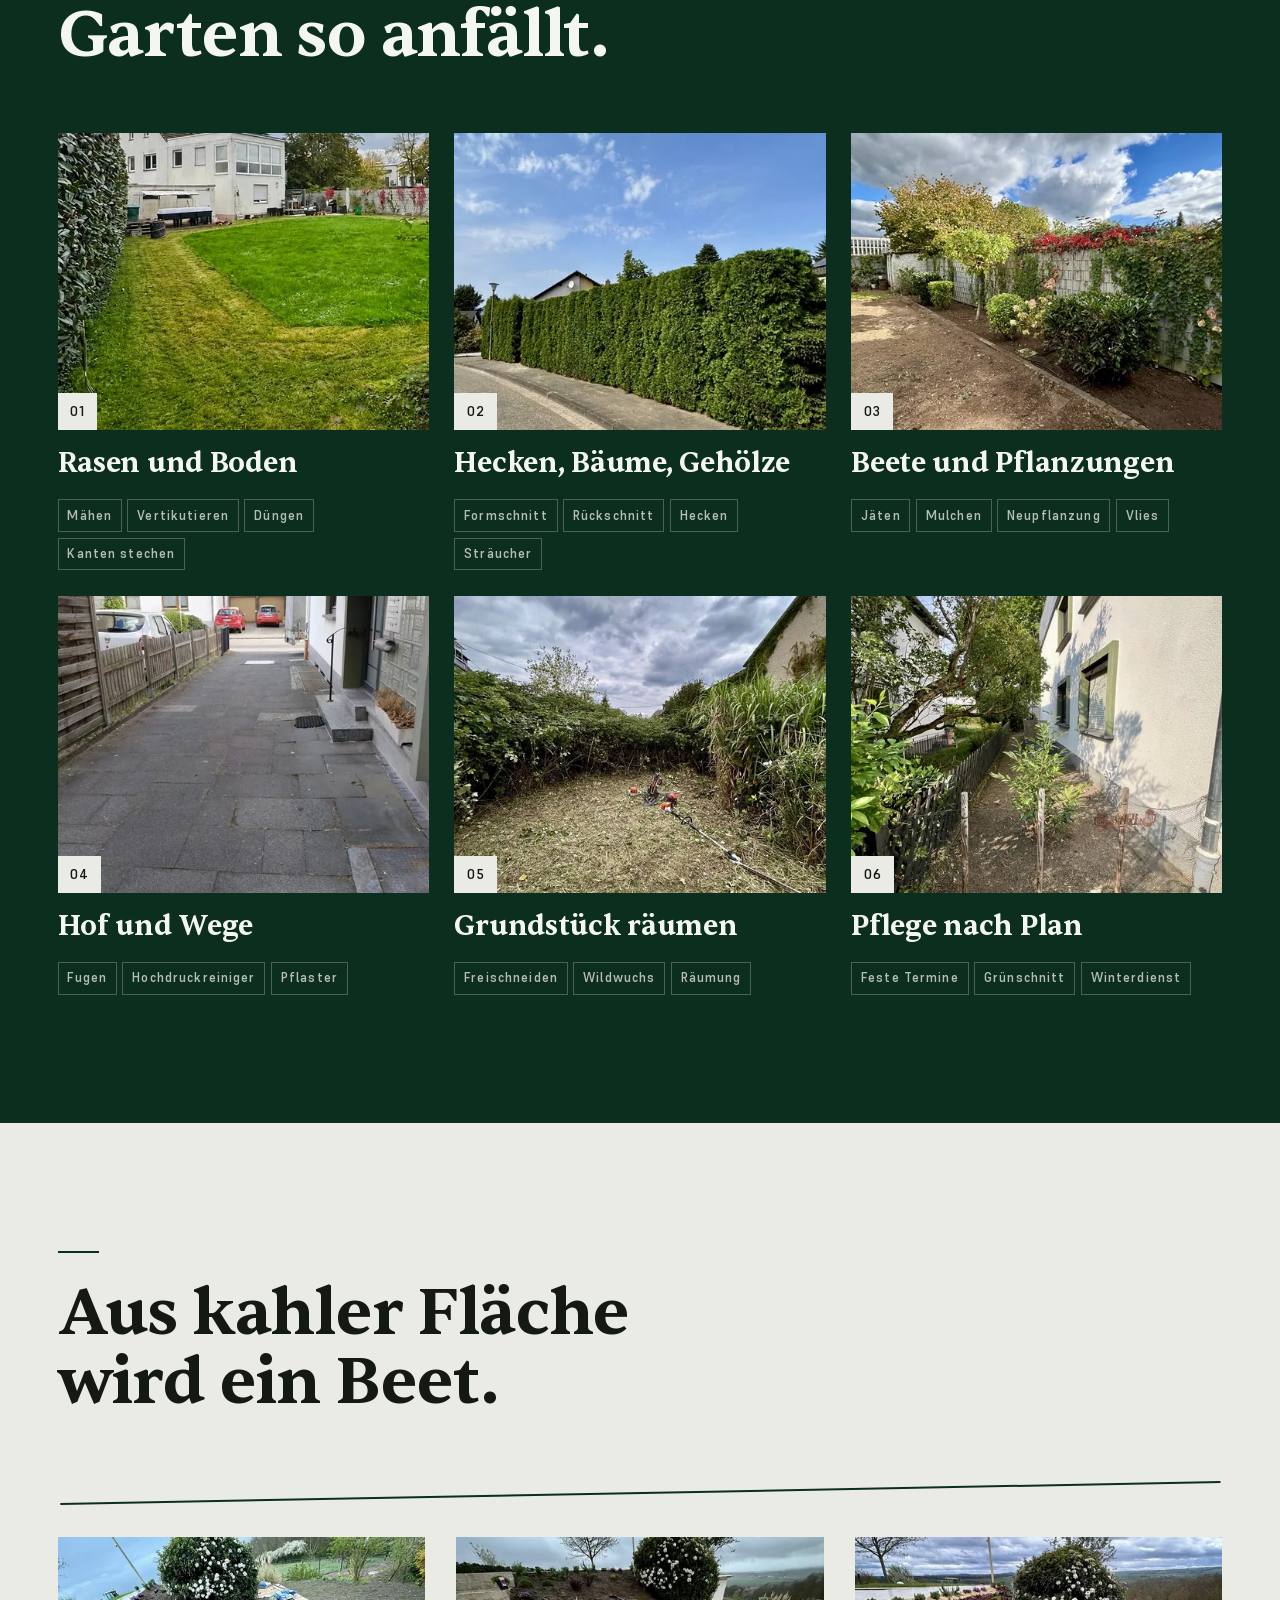
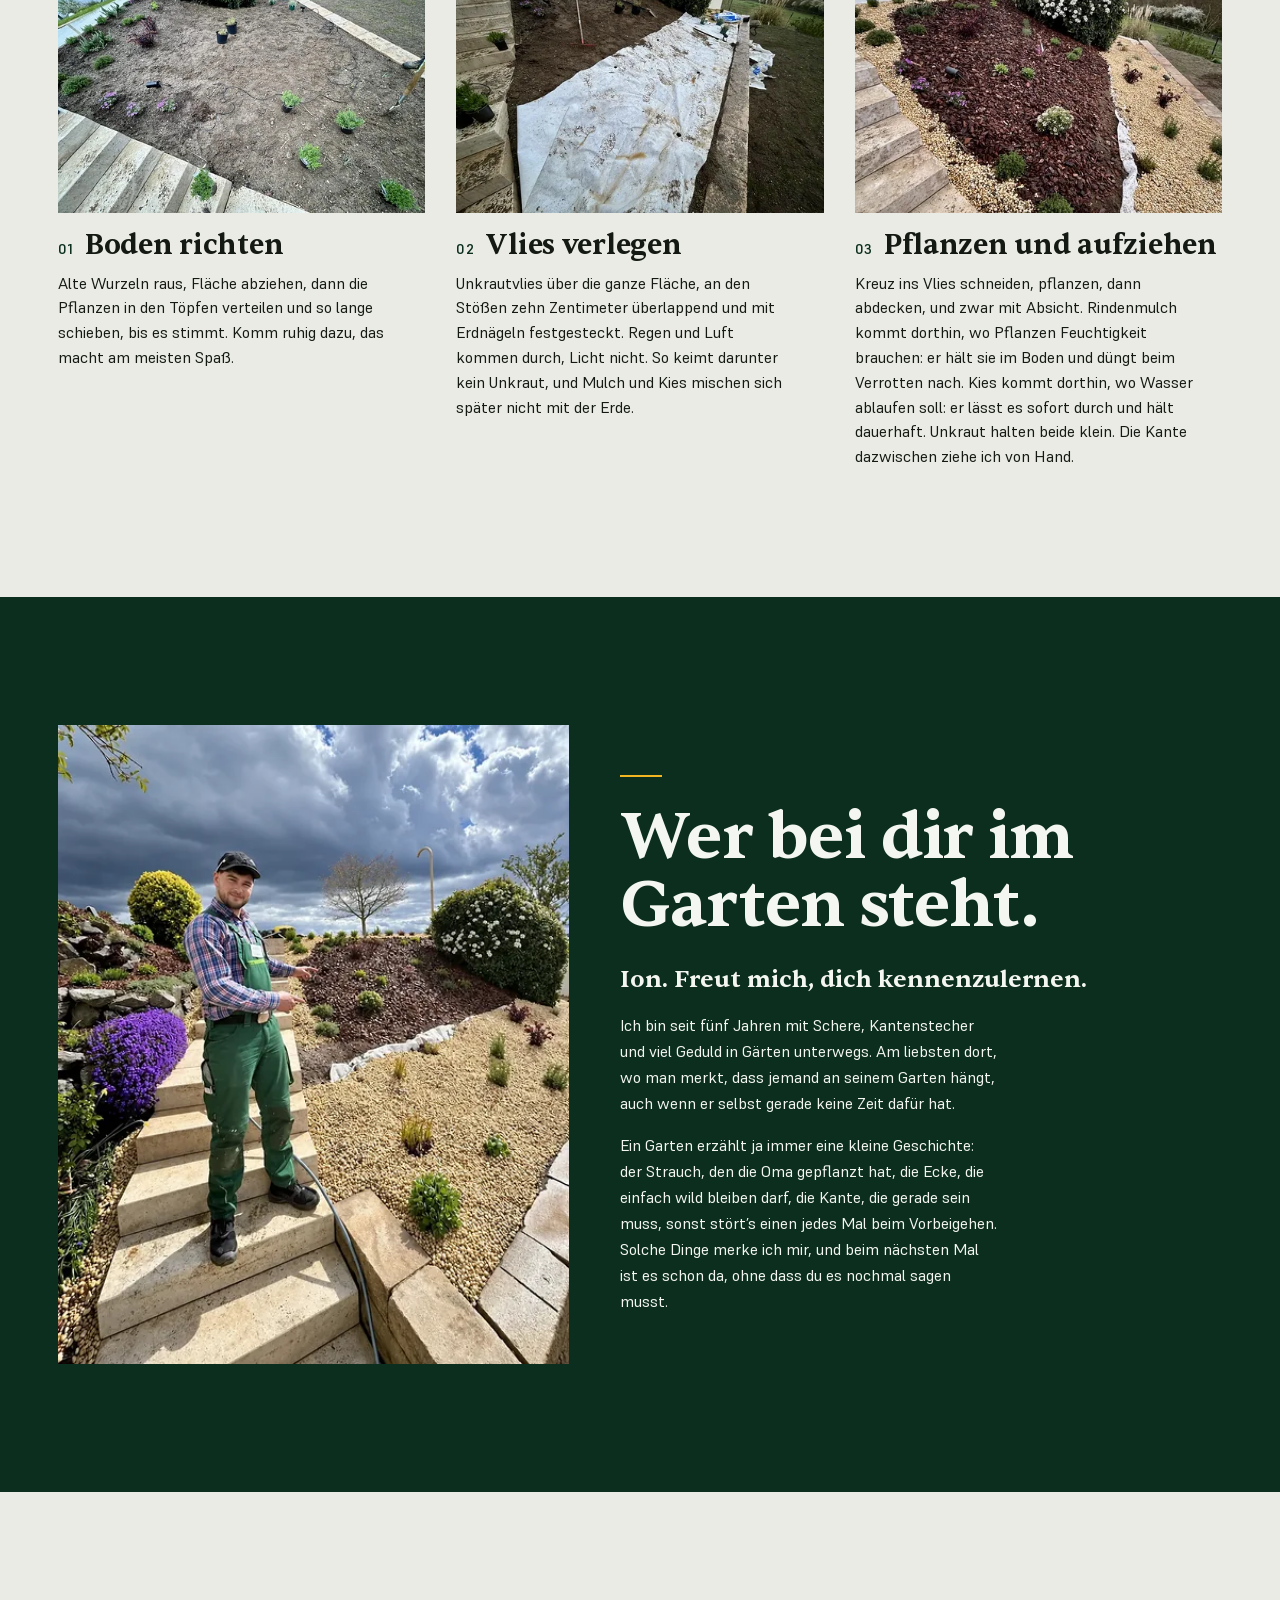
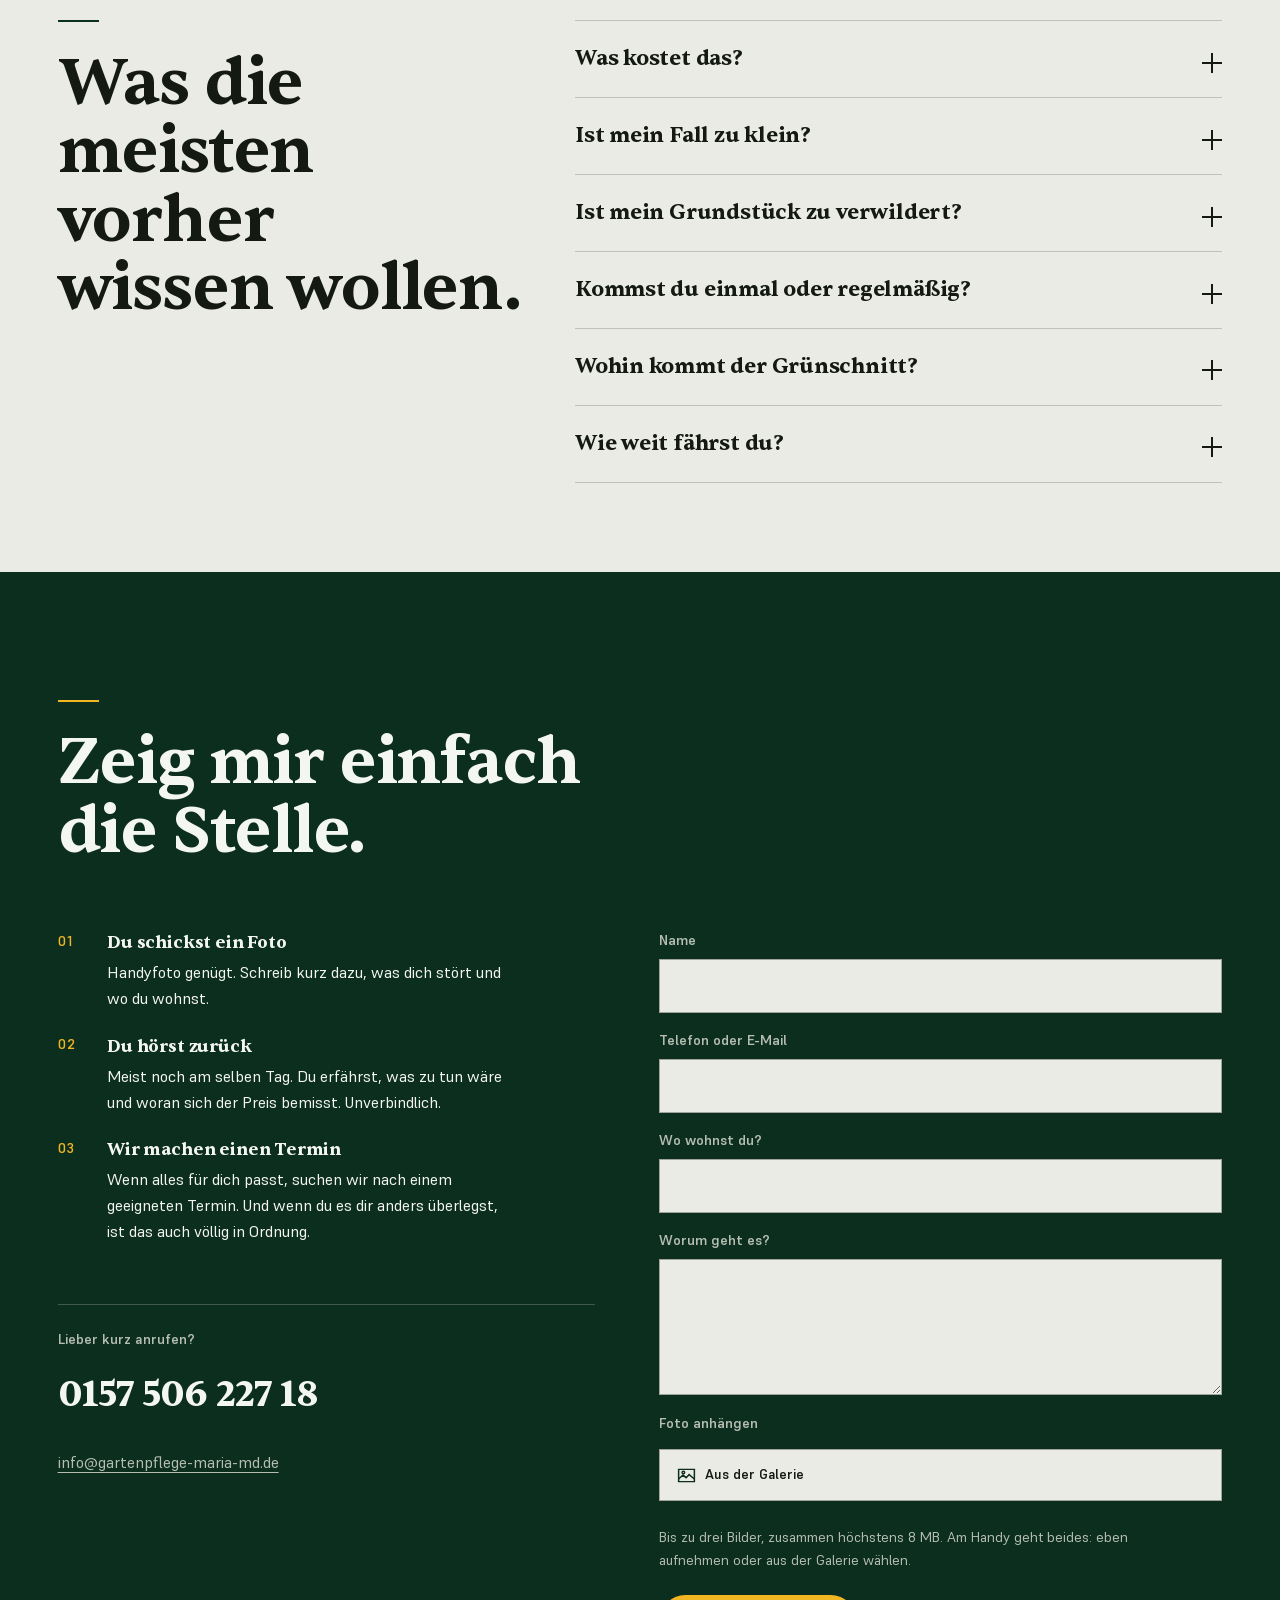
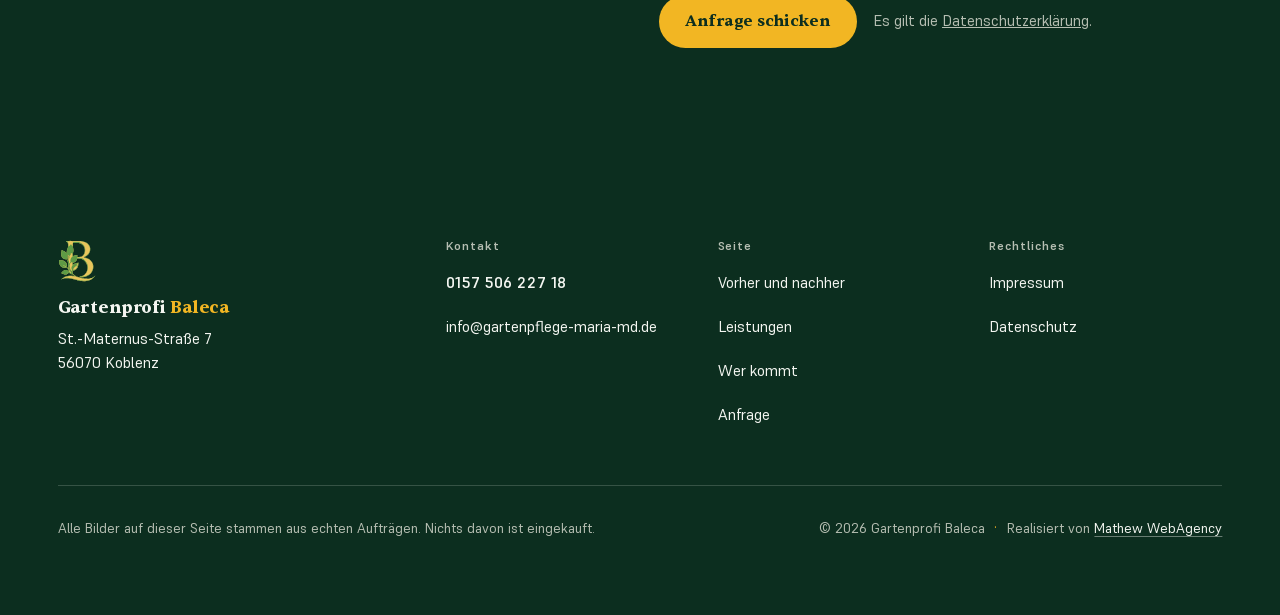
==== commit e8368953: "Hero-Video aus dem Original neu kodiert, schaerfer bei gleicher oder kleinerer Groesse H.264 3,30 MB" ====
--- a/site/index.html
+++ b/site/index.html
@@ -27,10 +27,10 @@
 <link rel="manifest" href="site.webmanifest">
 <link rel="preload" href="assets/fonts/sentient.woff2" as="font" type="font/woff2" crossorigin>
 <link rel="preload" href="assets/fonts/supreme.woff2" as="font" type="font/woff2" crossorigin>
-<link rel="preload" as="image" href="assets/img/garten-standbild.webp"
-      imagesrcset="assets/img/garten-standbild-480.webp 480w, assets/img/garten-standbild.webp 720w"
+<link rel="preload" as="image" href="assets/img/garten-standbild.webp?v=2"
+      imagesrcset="assets/img/garten-standbild-480.webp?v=2 480w, assets/img/garten-standbild.webp?v=2 720w"
       imagesizes="(min-width:861px) 58vh, 100vw" fetchpriority="high">
-<link rel="stylesheet" href="assets/css/site.css?v=20260927">
+<link rel="stylesheet" href="assets/css/site.css?v=20260928">
 </head>
 <body>
 <a class="skip" href="#inhalt">Zum Inhalt springen</a>
@@ -73,8 +73,8 @@
     <img class="hero__wand" src="assets/img/garten-wand.webp" width="360" height="640"
          decoding="async" alt="">
     <div class="hero__buehne">
-      <img class="hero__still" src="assets/img/garten-standbild.webp"
-           srcset="assets/img/garten-standbild-480.webp 480w, assets/img/garten-standbild.webp 720w"
+      <img class="hero__still" src="assets/img/garten-standbild.webp?v=2"
+           srcset="assets/img/garten-standbild-480.webp?v=2 480w, assets/img/garten-standbild.webp?v=2 720w"
            sizes="(min-width:861px) 58vh, 100vw" width="720" height="1280"
            fetchpriority="high" decoding="async" alt="">
       <video class="hero__video" id="hero-video" muted playsinline loop preload="none"
@@ -82,7 +82,7 @@
       <script>/* Startet das Video, sobald der Browser hier ankommt, statt erst nach allen Bildern und Schriften. */
       (function(){var v=document.getElementById('hero-video'),n=navigator.connection;
       if(matchMedia('(prefers-reduced-motion: reduce)').matches||(n&&(n.saveData||/(^|-)2g$/.test(n.effectiveType||''))))return;
-      v.preload='auto';v.src=v.canPlayType('video/mp4; codecs="av01.0.08M.08"')==='probably'?'assets/video/garten-hero-av1.mp4':'assets/video/garten-hero.mp4';var p=v.play();if(p&&p.catch)p.catch(function(){});})();</script>
+      v.preload='auto';v.src=v.canPlayType('video/mp4; codecs="av01.0.08M.08"')==='probably'?'assets/video/garten-hero-av1.mp4?v=2':'assets/video/garten-hero.mp4?v=2';var p=v.play();if(p&&p.catch)p.catch(function(){});})();</script>
     </div>
   </div>
   <div class="hero__schleier" aria-hidden="true"></div>
@@ -505,7 +505,7 @@
   "alternateName":"Gartenpflege Maria MD",
   "description":"Gartenpflege, Heckenschnitt, Beetpflege, Hofreinigung und Grundstücksräumung im Raum Koblenz.",
   "url":"https://deeppink-sparrow-800217.hostingersite.com/",
-  "image":"https://deeppink-sparrow-800217.hostingersite.com/assets/img/garten-standbild.webp",
+  "image":"https://deeppink-sparrow-800217.hostingersite.com/assets/img/garten-standbild.webp?v=2",
   "telephone":"+4915750622718",
   "email":"info@gartenpflege-maria-md.de",
   "address":{"@type":"PostalAddress","streetAddress":"St.-Maternus-Straße 7","postalCode":"56070","addressLocality":"Koblenz","addressRegion":"Rheinland-Pfalz","addressCountry":"DE"},
@@ -612,6 +612,6 @@
 
 <script src="assets/js/gsap.min.js" defer></script>
 <script src="assets/js/ScrollTrigger.min.js" defer></script>
-<script src="assets/js/site.js?v=20260927" defer></script>
+<script src="assets/js/site.js?v=20260928" defer></script>
 </body>
 </html>
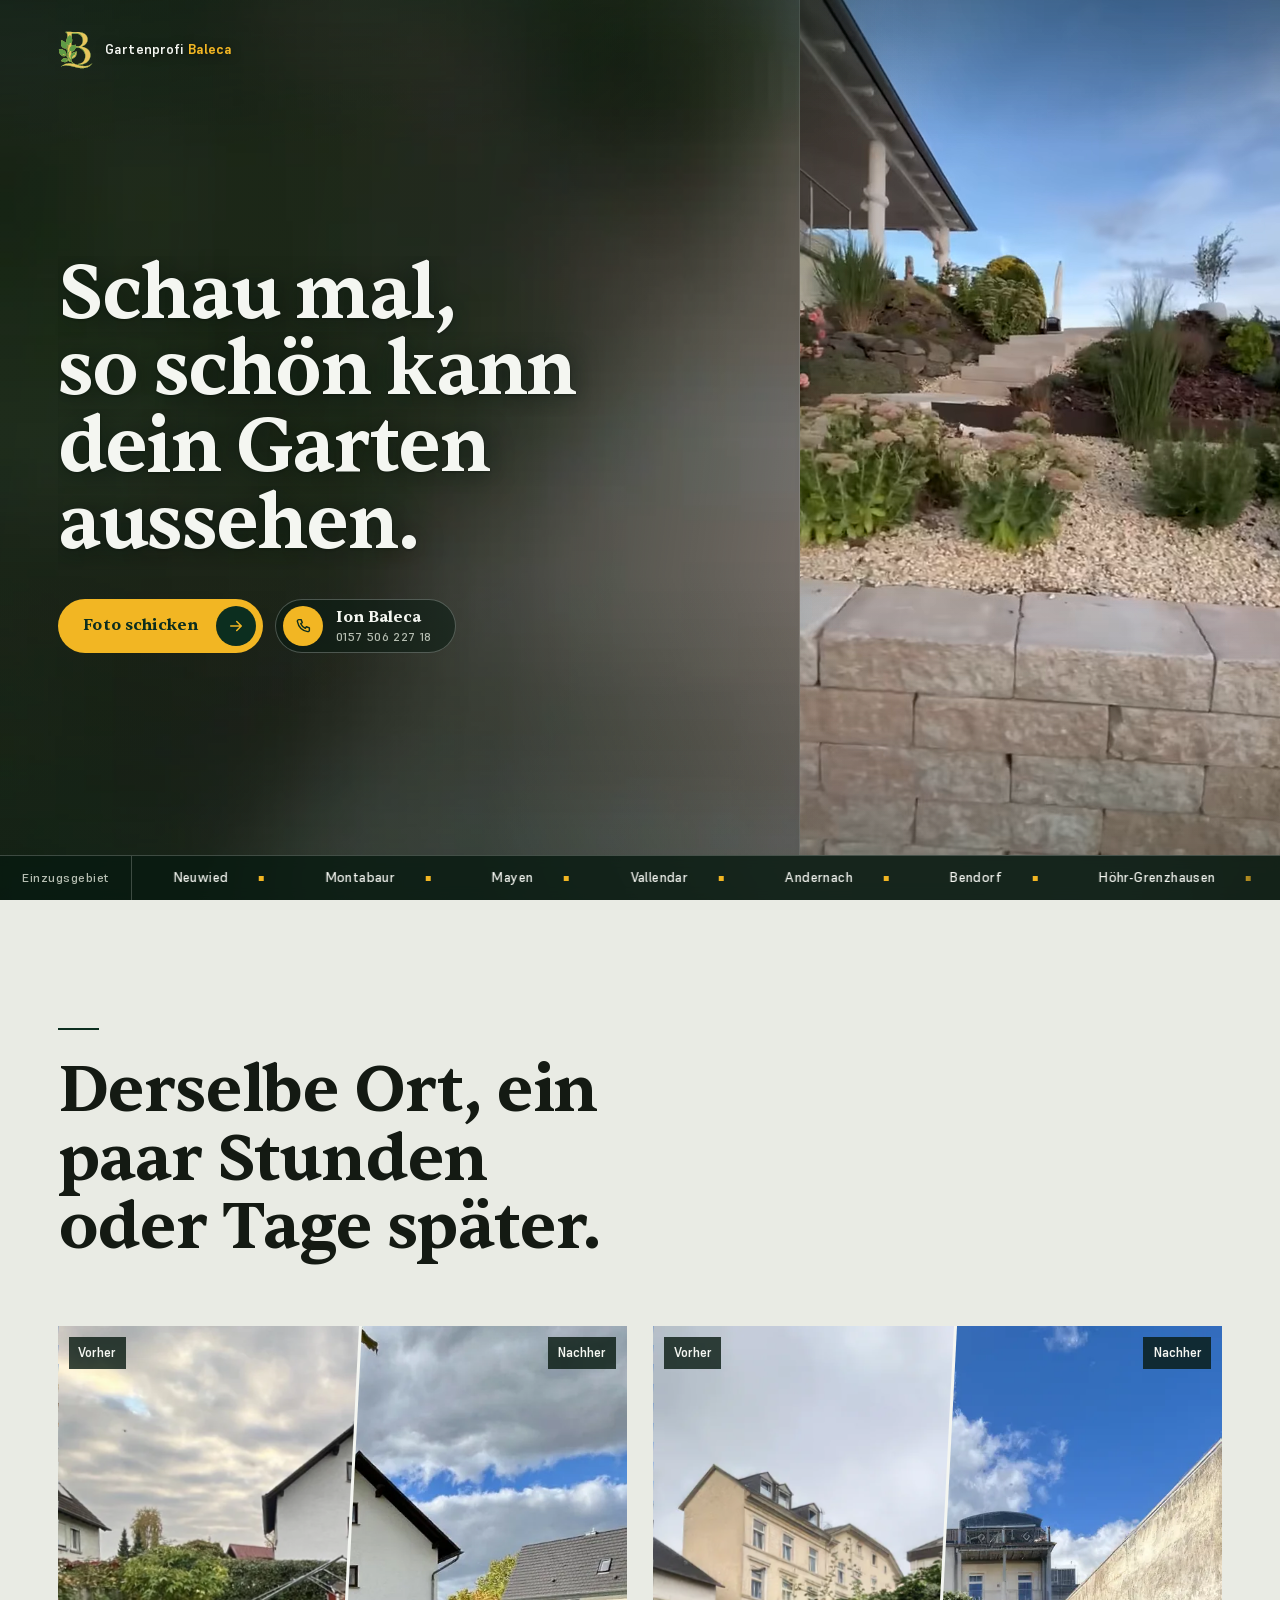
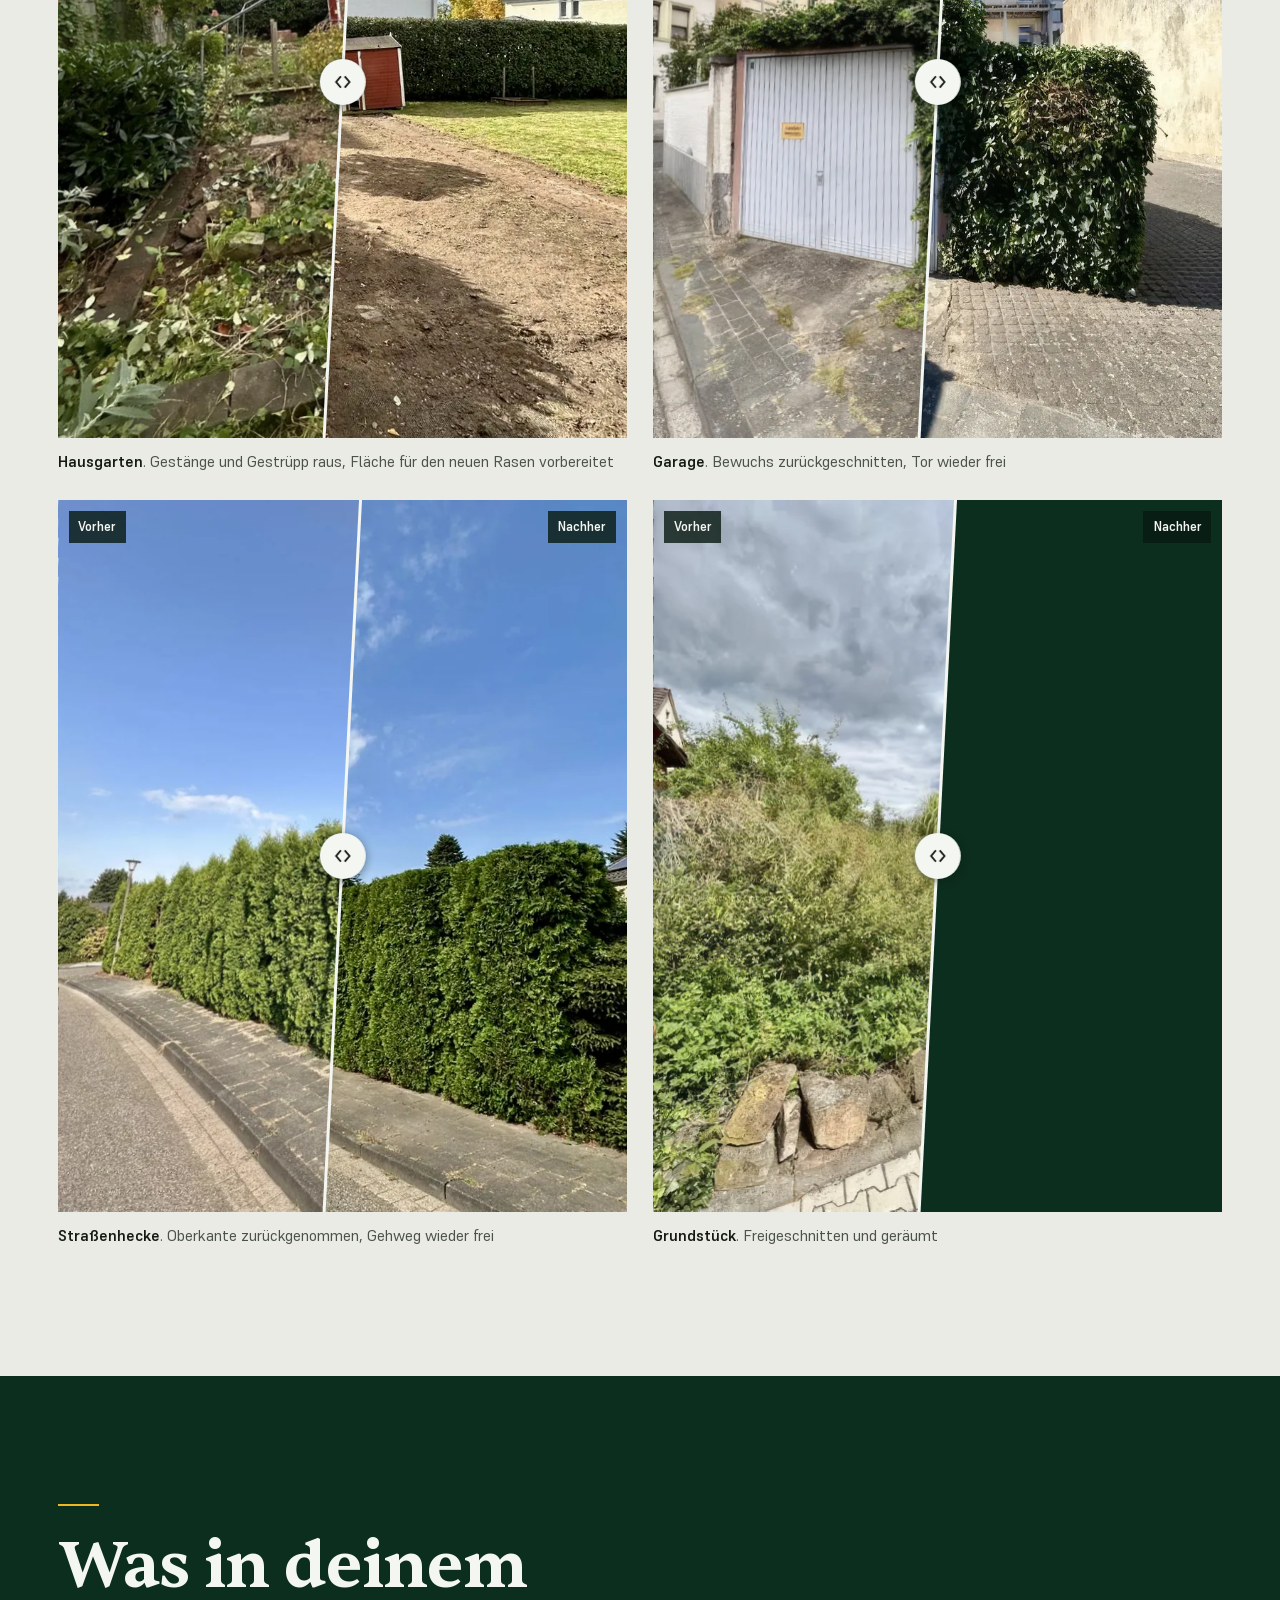
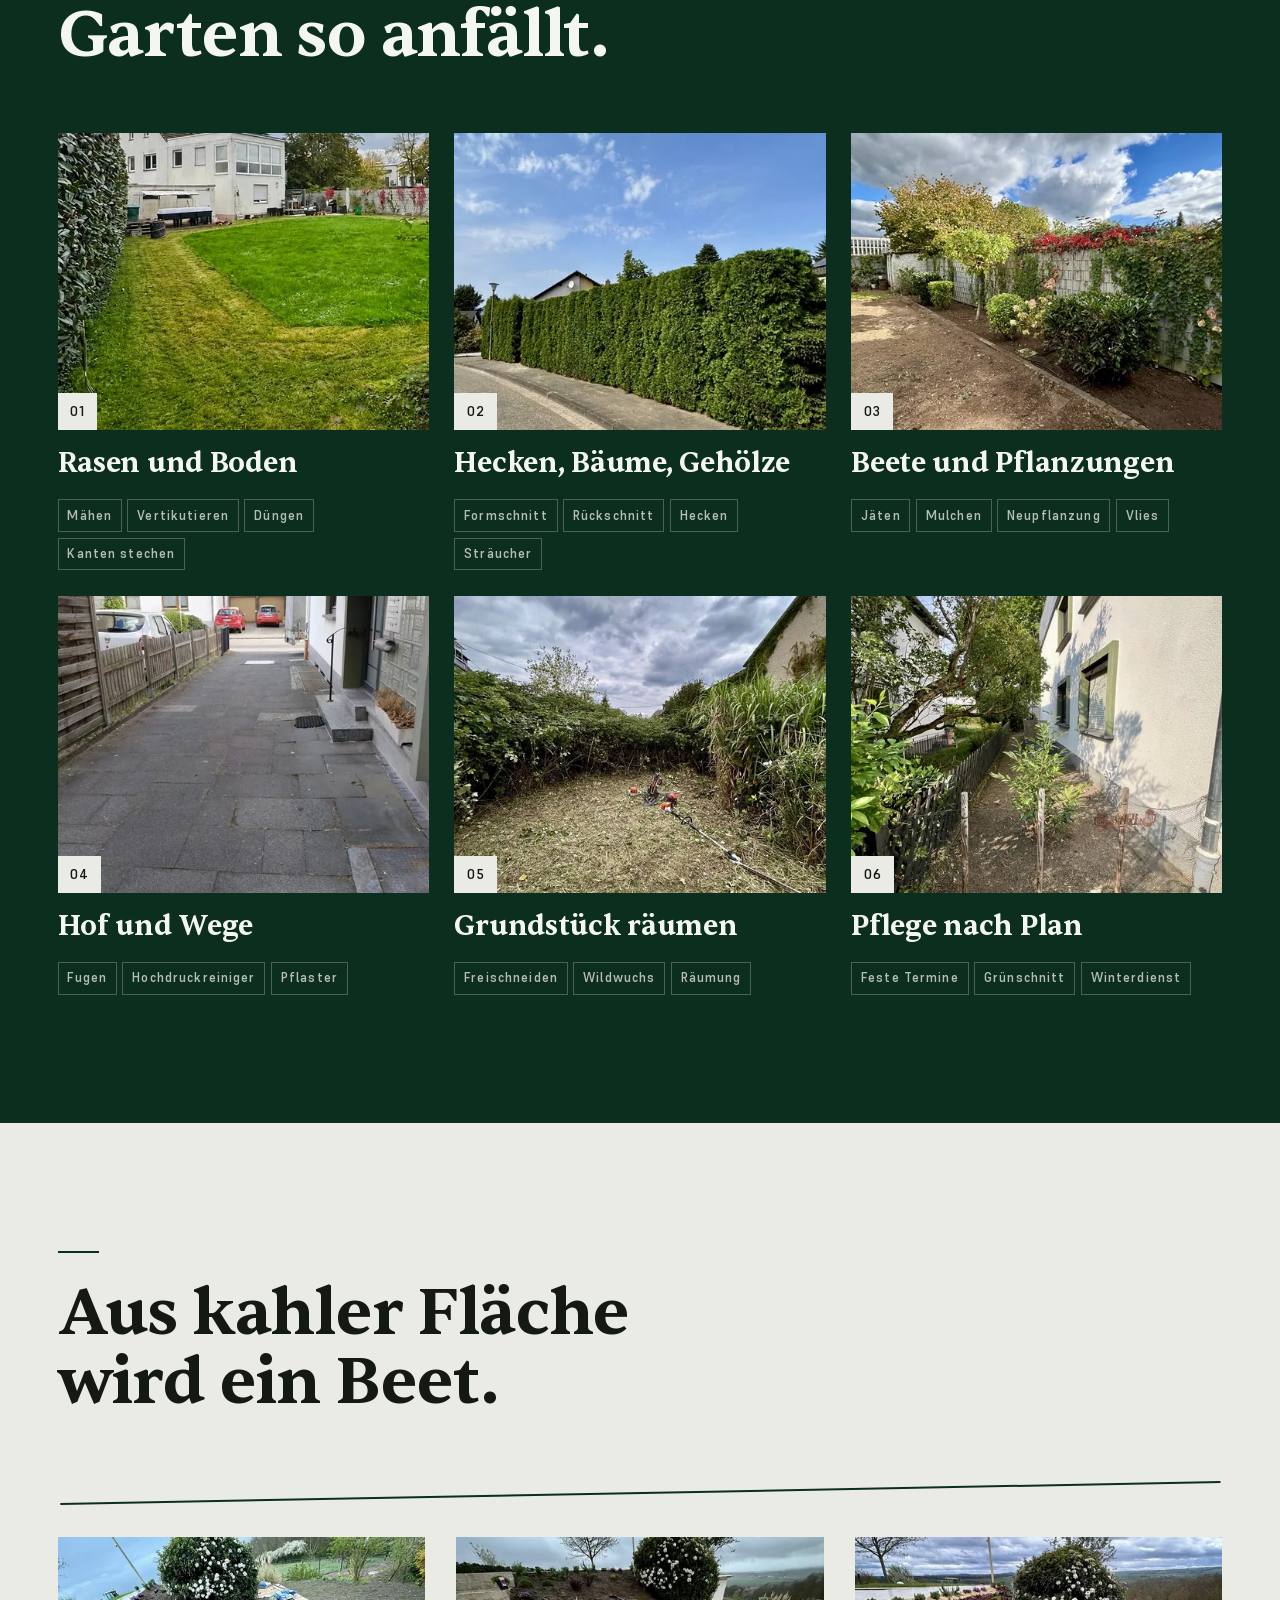
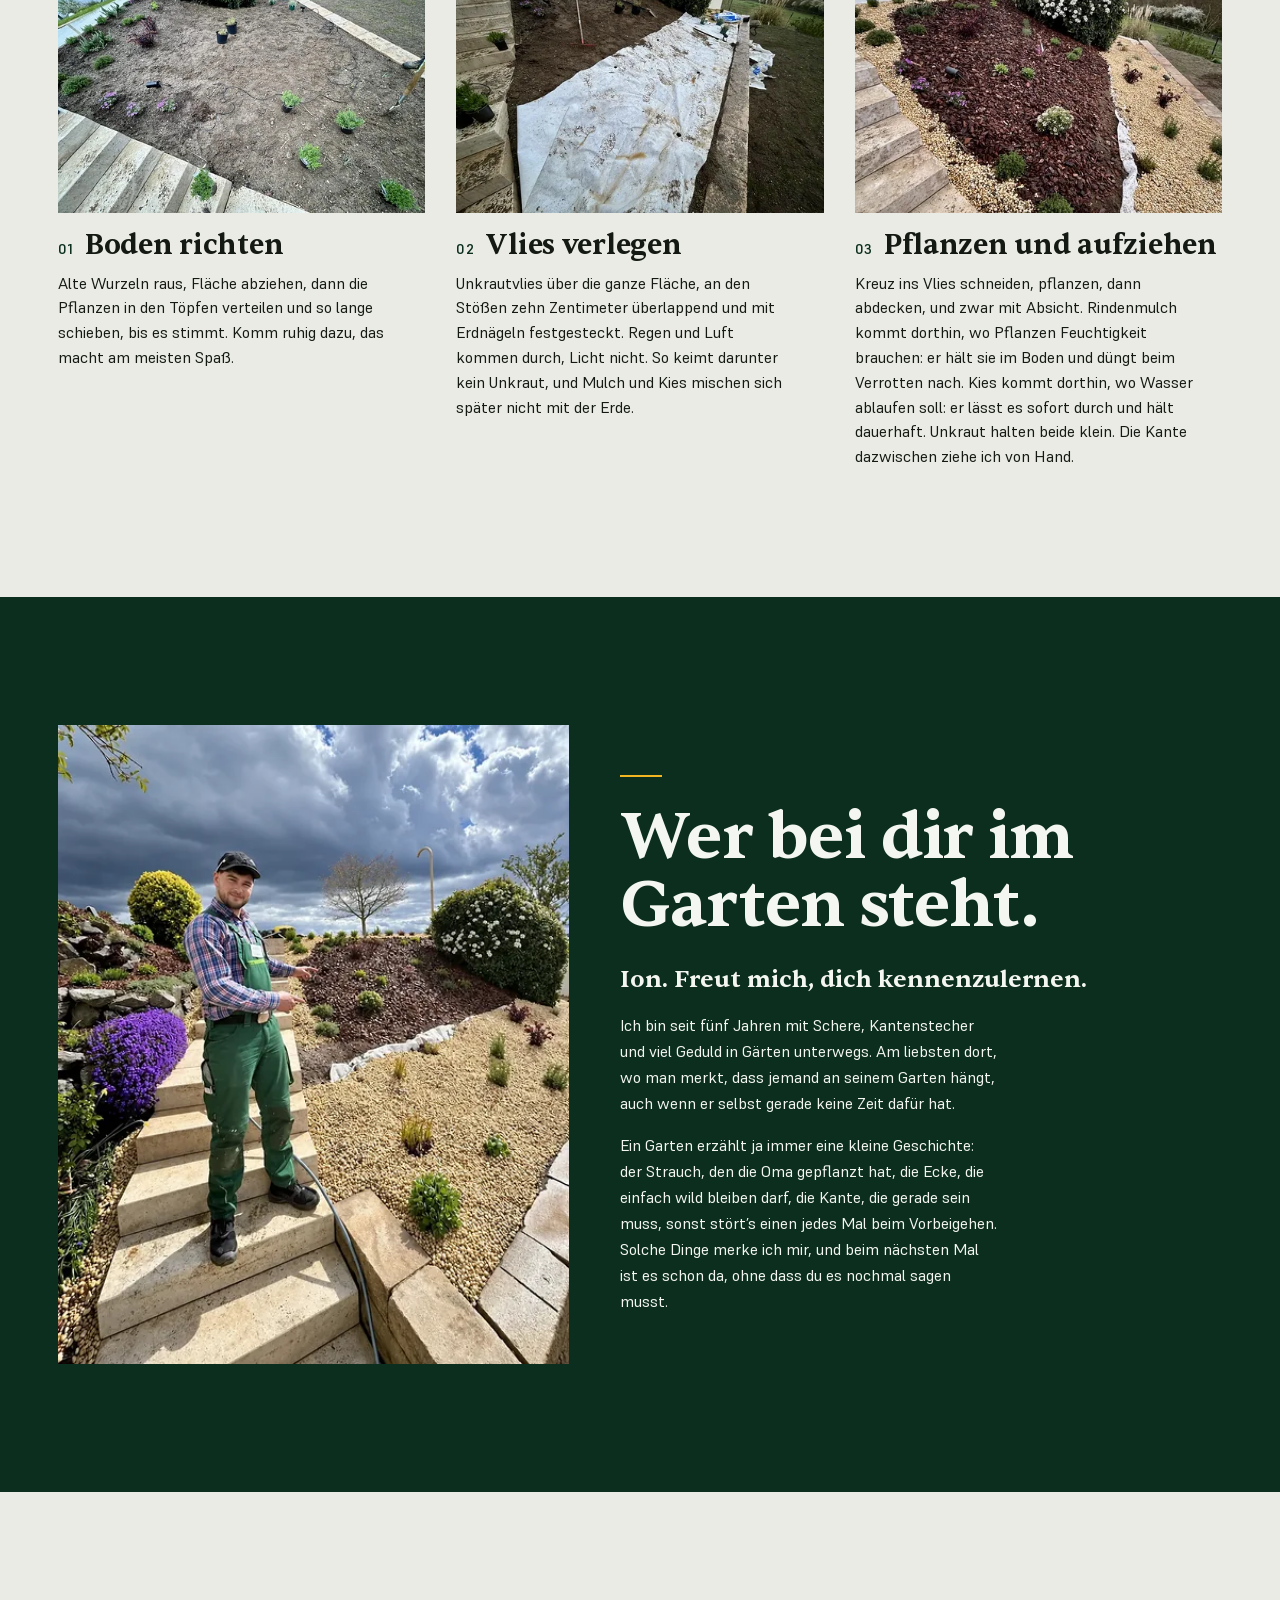
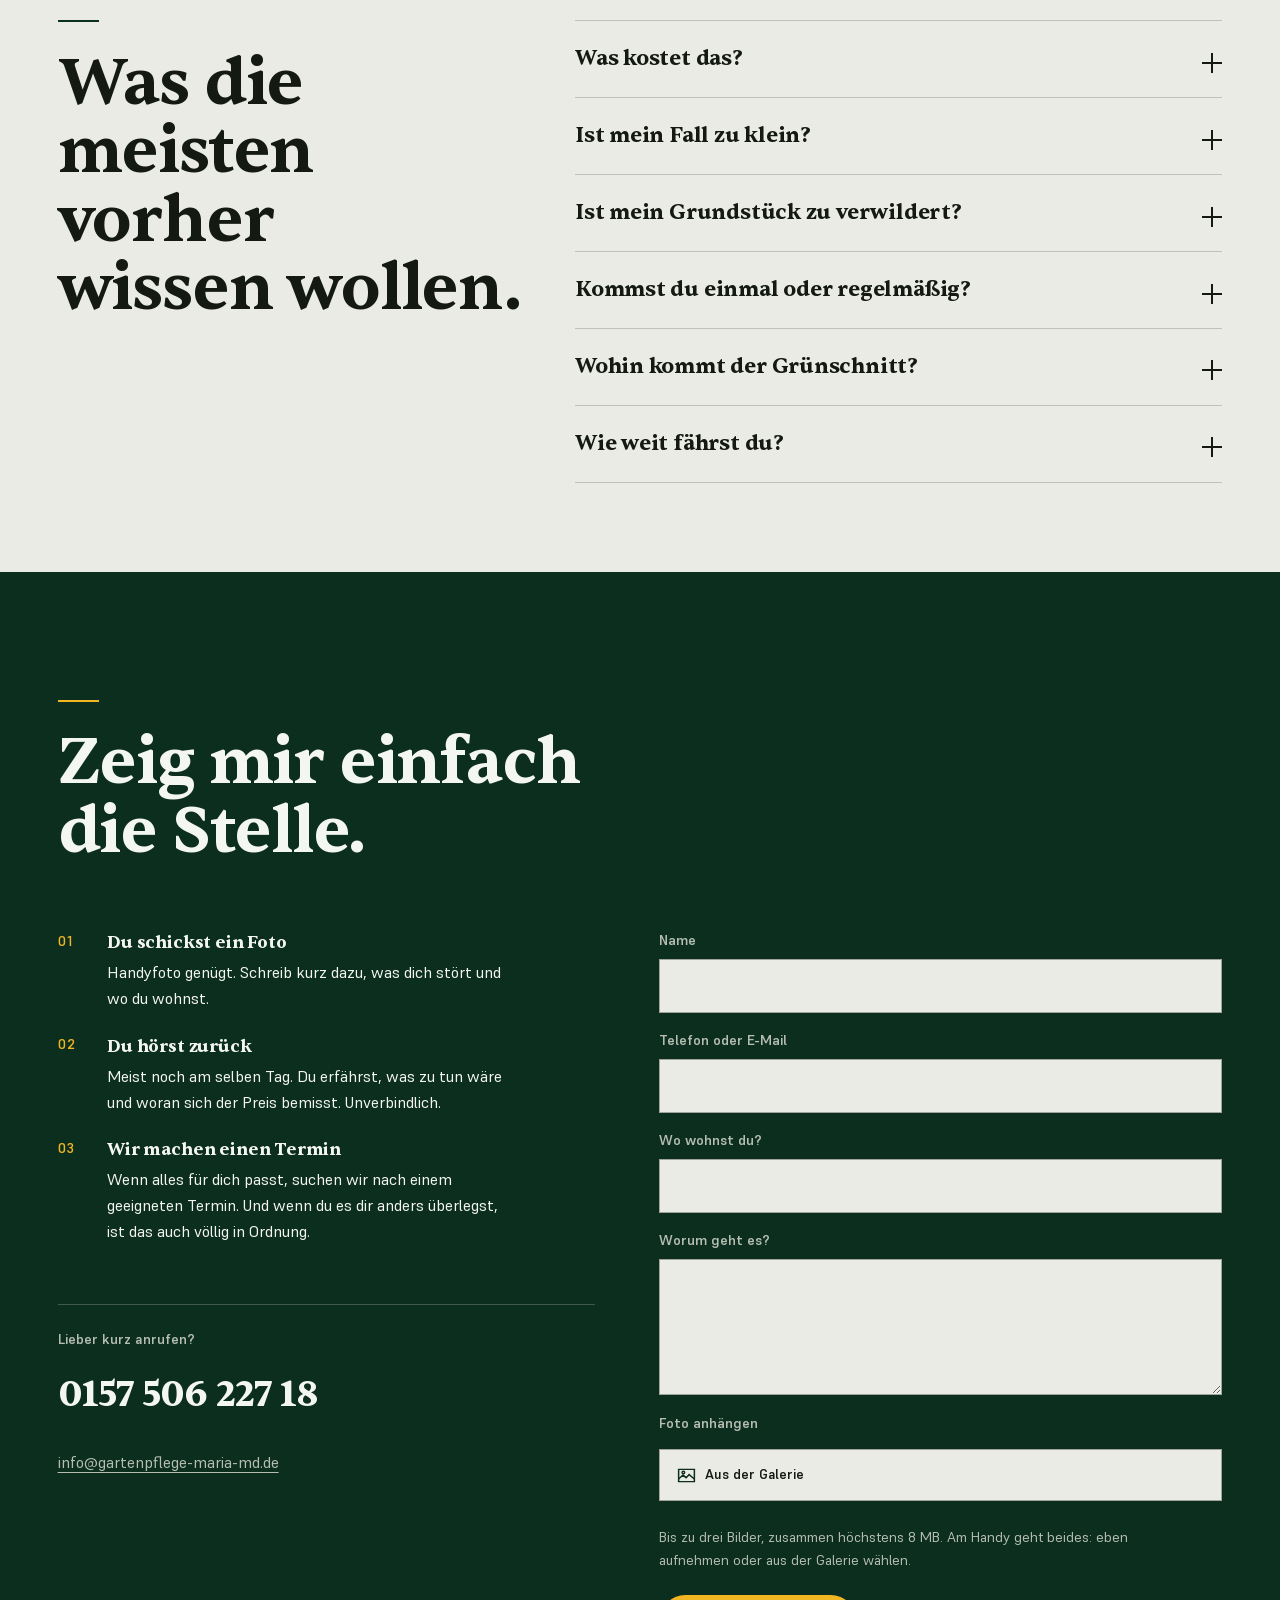
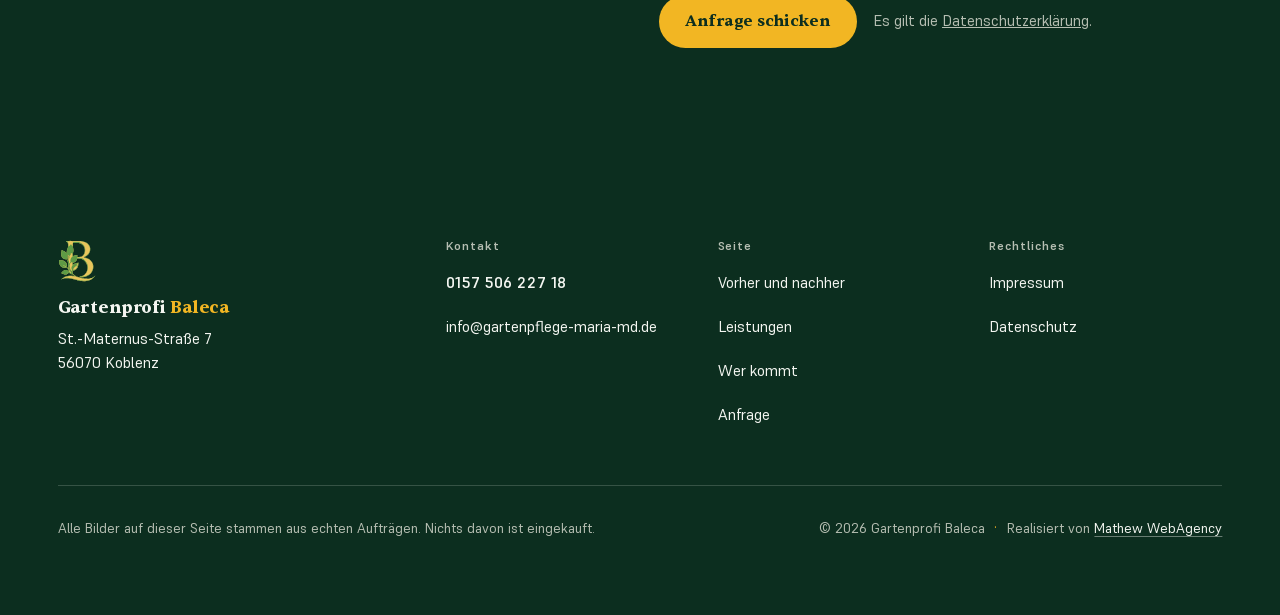
==== commit 92b3992c: "Vorher/Nachher-Regler: flüssiges Ziehen auf dem Handy - Ziehen über Pointer Events auf dem ganzen Bi" ====
--- a/site/index.html
+++ b/site/index.html
@@ -30,7 +30,7 @@
 <link rel="preload" as="image" href="assets/img/garten-standbild.webp?v=2"
       imagesrcset="assets/img/garten-standbild-480.webp?v=2 480w, assets/img/garten-standbild.webp?v=2 720w"
       imagesizes="(min-width:861px) 58vh, 100vw" fetchpriority="high">
-<link rel="stylesheet" href="assets/css/site.css?v=20260928">
+<link rel="stylesheet" href="assets/css/site.css?v=20260929">
 </head>
 <body>
 <a class="skip" href="#inhalt">Zum Inhalt springen</a>
@@ -612,6 +612,6 @@
 
 <script src="assets/js/gsap.min.js" defer></script>
 <script src="assets/js/ScrollTrigger.min.js" defer></script>
-<script src="assets/js/site.js?v=20260928" defer></script>
+<script src="assets/js/site.js?v=20260929" defer></script>
 </body>
 </html>
--- a/site/assets/css/site.css
+++ b/site/assets/css/site.css
@@ -563,43 +563,68 @@
 .ba{margin:0}
 .ba__buehne{
   position:relative;aspect-ratio:4/5;overflow:hidden;background:var(--mulch);
-  --p:50;
-}
-.ba__buehne img{position:absolute;inset:0;width:100%;height:100%;object-fit:cover}
+  /* Senkrecht scrollt die Seite weiter, waagerecht gehoert die Geste dem Regler */
+  touch-action:pan-y;cursor:ew-resize;
+  user-select:none;-webkit-user-select:none;-webkit-tap-highlight-color:transparent;
+}
+.ba__buehne img{
+  position:absolute;inset:0;width:100%;height:100%;object-fit:cover;
+  pointer-events:none;-webkit-user-drag:none;
+}
+/* Die schraege Kante ohne clip-path. Der Rahmen um das Vorher-Bild ist ein
+   Parallelogramm: nach rechts verschoben und leicht geneigt. Das Bild darin
+   macht genau die Gegenbewegung und bleibt so an seinem Platz. Pro Frame
+   verschiebt der Browser nur Ebenen, statt das Foto neu zu zeichnen. Mit
+   clip-path hat das auf dem Handy geruckelt.
+   Neigung: die Kante laeuft oben 3,2 % der Breite rechts, unten 3,2 % links
+   der Mitte, bei 4:5 sind das 2,93 Grad. Werte fuer 50 %, ohne JavaScript. */
 .ba__vorher{
-  position:absolute;inset:0;
-  clip-path:polygon(0 0,calc(var(--p) * 1% + 3.2%) 0,calc(var(--p) * 1% - 3.2%) 100%,0 100%);
-}
-.ba__buehne.zieht .ba__vorher,.ba__buehne.zieht .ba__kante{will-change:clip-path}
+  position:absolute;top:0;bottom:0;right:0;width:150%;overflow:hidden;
+  transform-origin:100% 50%;
+  transform:translate3d(-33.3333%,0,0) skewX(-2.93deg);
+  will-change:transform;
+}
+.ba__vorher img{
+  left:auto;right:0;width:66.6667%;
+  transform-origin:100% 50%;
+  transform:skewX(2.93deg) translate3d(50%,0,0);
+  will-change:transform;
+}
 .ba__kante{
-  position:absolute;inset:0;pointer-events:none;
-  background-image:linear-gradient(var(--kalk),var(--kalk));
-  clip-path:polygon(calc(var(--p) * 1% + 3.2%) 0,calc(var(--p) * 1% + 3.2% + 3px) 0,
-                    calc(var(--p) * 1% - 3.2% + 3px) 100%,calc(var(--p) * 1% - 3.2%) 100%);
-}
+  position:absolute;top:0;bottom:0;left:0;width:3px;margin-left:-1.5px;
+  background:var(--kalk);pointer-events:none;
+  transform:translate3d(0,0,0) skewX(-2.93deg);left:50%;
+  will-change:transform;
+}
+.js .ba__kante{left:0}
 .ba__griff{
-  position:absolute;top:50%;left:calc(var(--p) * 1%);
+  position:absolute;top:50%;left:50%;
   width:46px;height:46px;margin:-23px 0 0 -23px;border-radius:50%;
   background:var(--kalk);color:var(--tinte);
   display:grid;place-items:center;pointer-events:none;
   box-shadow:0 2px 10px rgba(8,26,17,.45);
-}
-.ba__griff svg{width:20px;height:20px}
+  will-change:transform;
+}
+.js .ba__griff{left:0}
+.ba__griff svg{width:20px;height:20px;transition:transform 150ms var(--ease-out)}
+.ba__buehne.zieht .ba__griff svg{transform:scale(.9)}
 .ba__marke{
-  position:absolute;top:.7rem;
+  position:absolute;top:.7rem;pointer-events:none;
   font-family:var(--auszeichnung);font-size:.82rem;font-weight:600;
   padding:.34rem .6rem;background:rgba(8,26,17,.8);color:var(--kalk);
 }
 .ba__marke--v{left:.7rem}
 .ba__marke--n{right:.7rem}
+/* Der native Regler bleibt fuer Tastatur und Screenreader. Finger und Maus
+   laufen ueber die Pointer-Logik in site.js: der Regler reagierte auf dem
+   Handy nur, wenn man genau seinen unsichtbaren Knopf traf. */
 .ba__regler{
   position:absolute;inset:0;width:100%;height:100%;margin:0;
-  opacity:0;cursor:ew-resize;-webkit-appearance:none;appearance:none;background:transparent;
-  touch-action:pan-y;
+  opacity:0;pointer-events:none;-webkit-appearance:none;appearance:none;background:transparent;
 }
 .ba__regler::-webkit-slider-thumb{-webkit-appearance:none;width:46px;height:100%}
 .ba__regler::-moz-range-thumb{width:46px;height:100%;border:0}
-.ba__regler:focus-visible{opacity:1;outline-offset:-3px}
+.ba__buehne:has(.ba__regler:focus-visible) .ba__griff{outline:3px solid var(--gelb);outline-offset:3px}
 .ba figcaption{
   margin-top:.85rem;font-size:.98rem;line-height:1.45;color:var(--tinte-leise);
 }
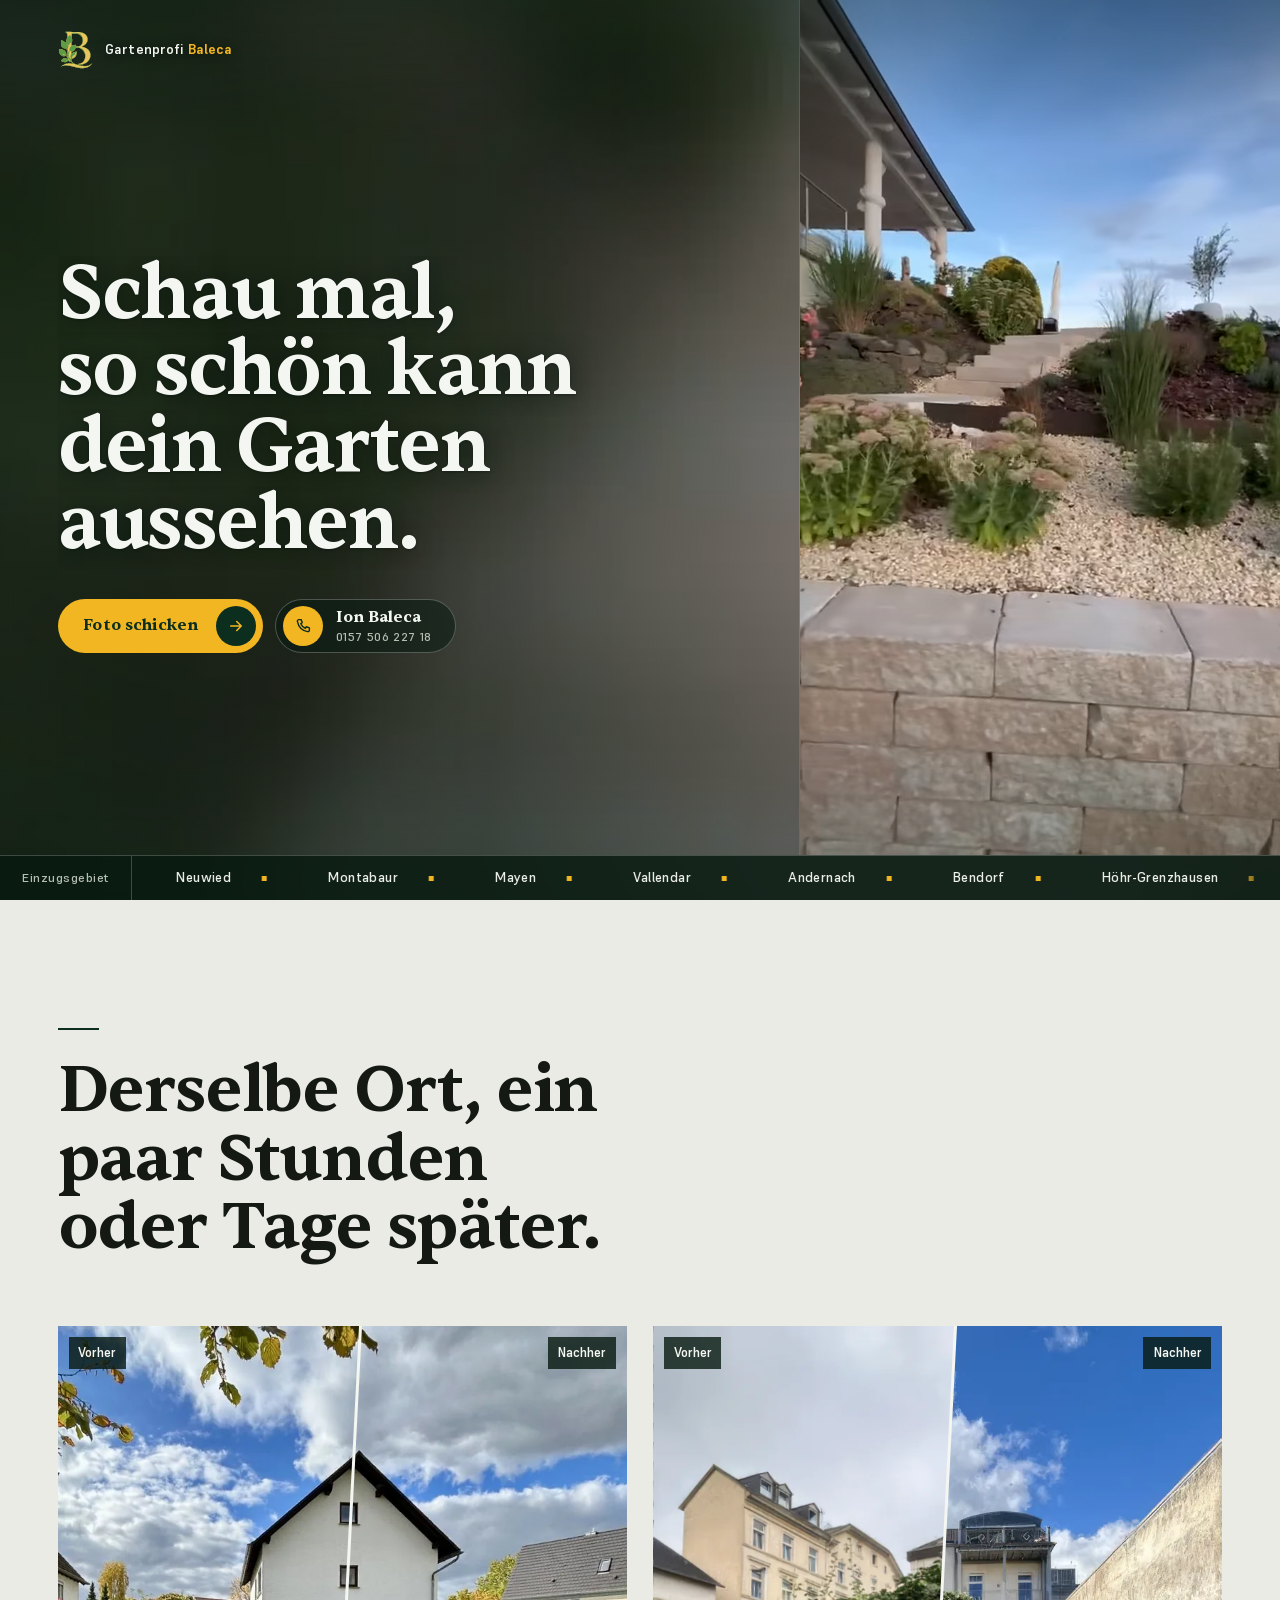
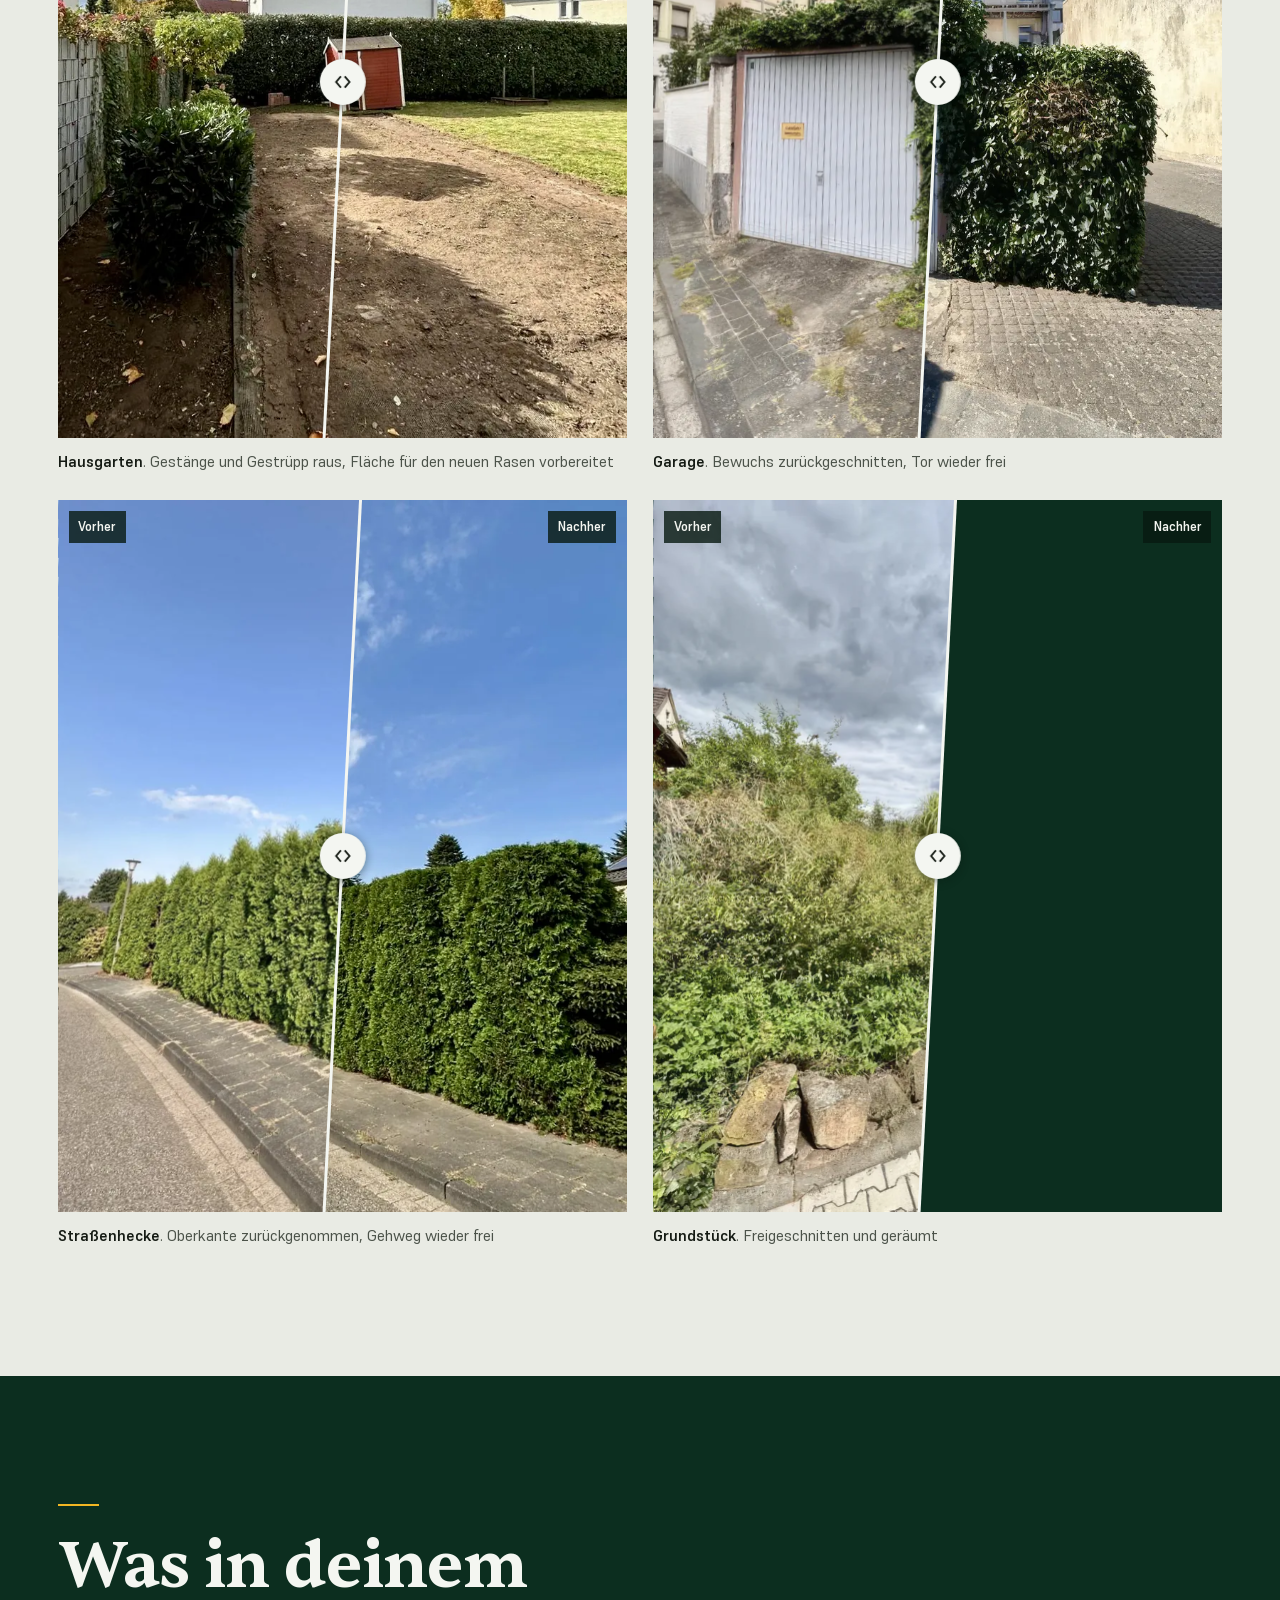
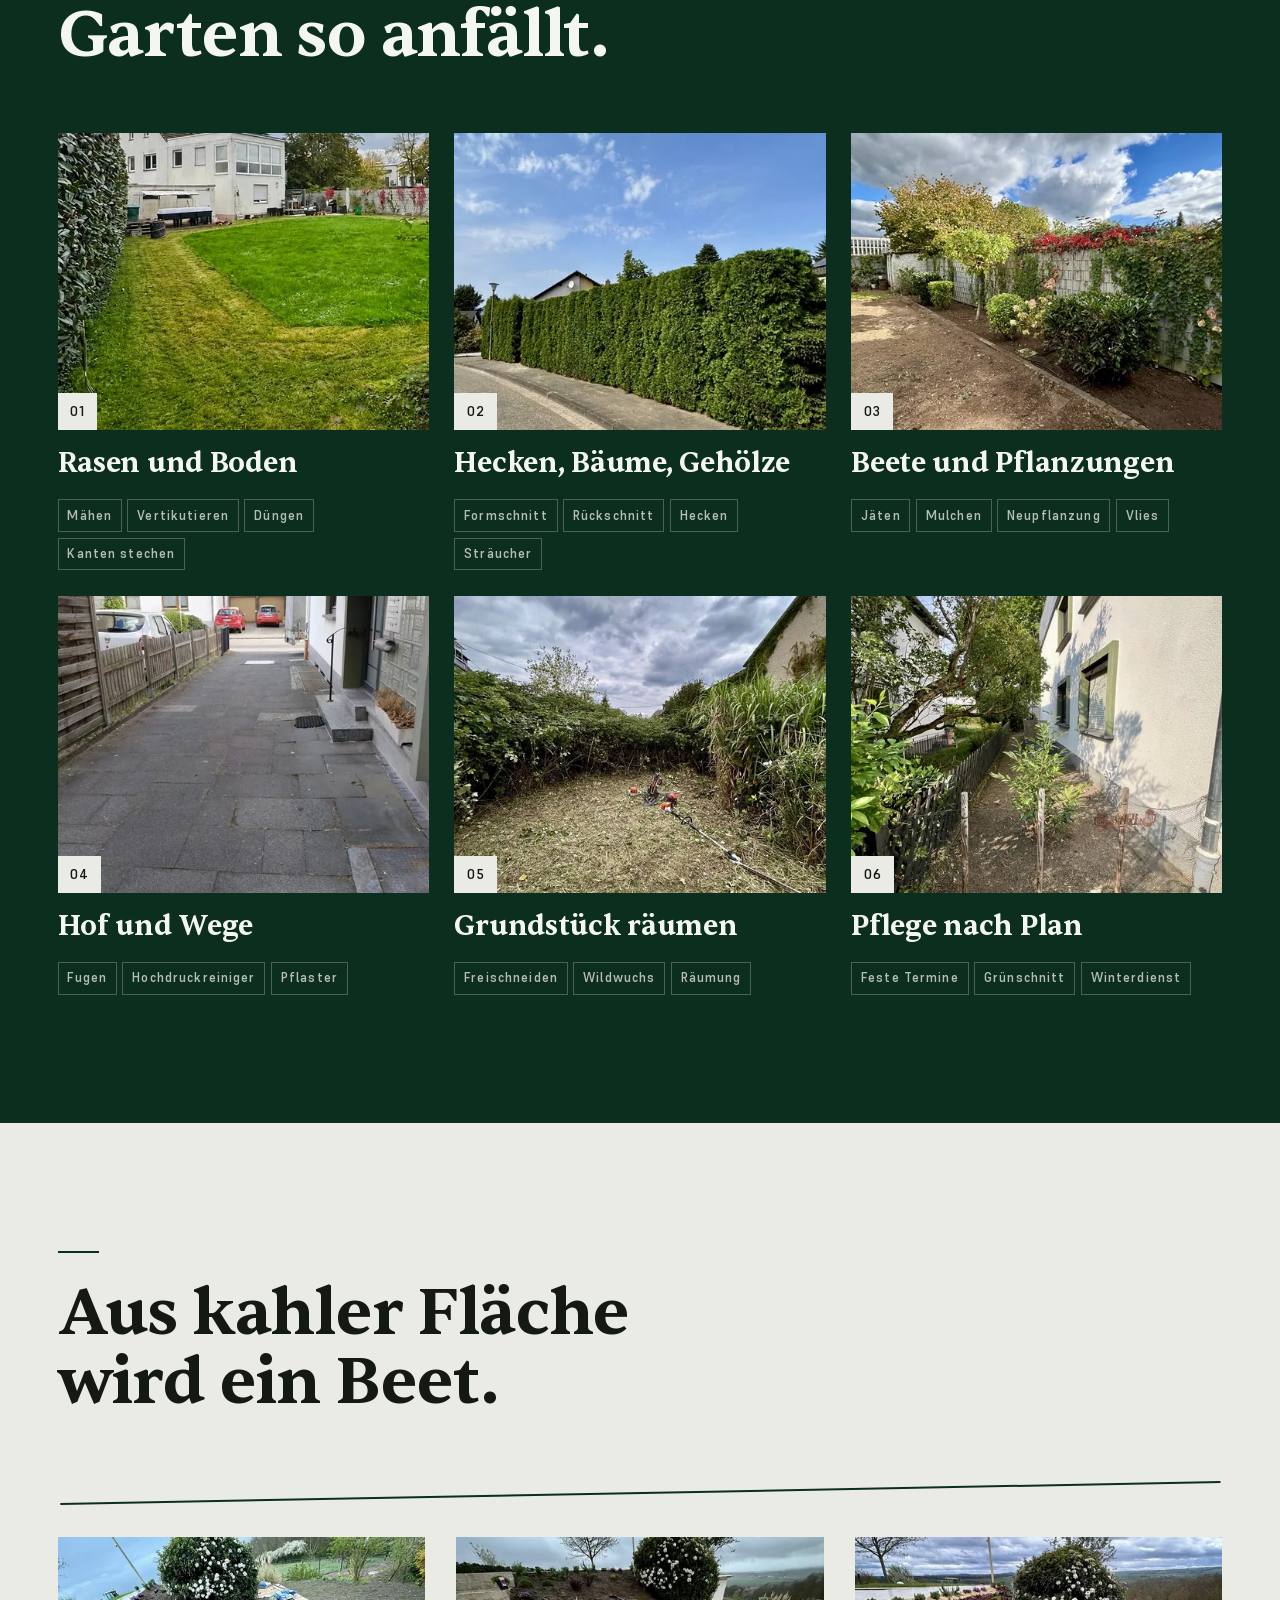
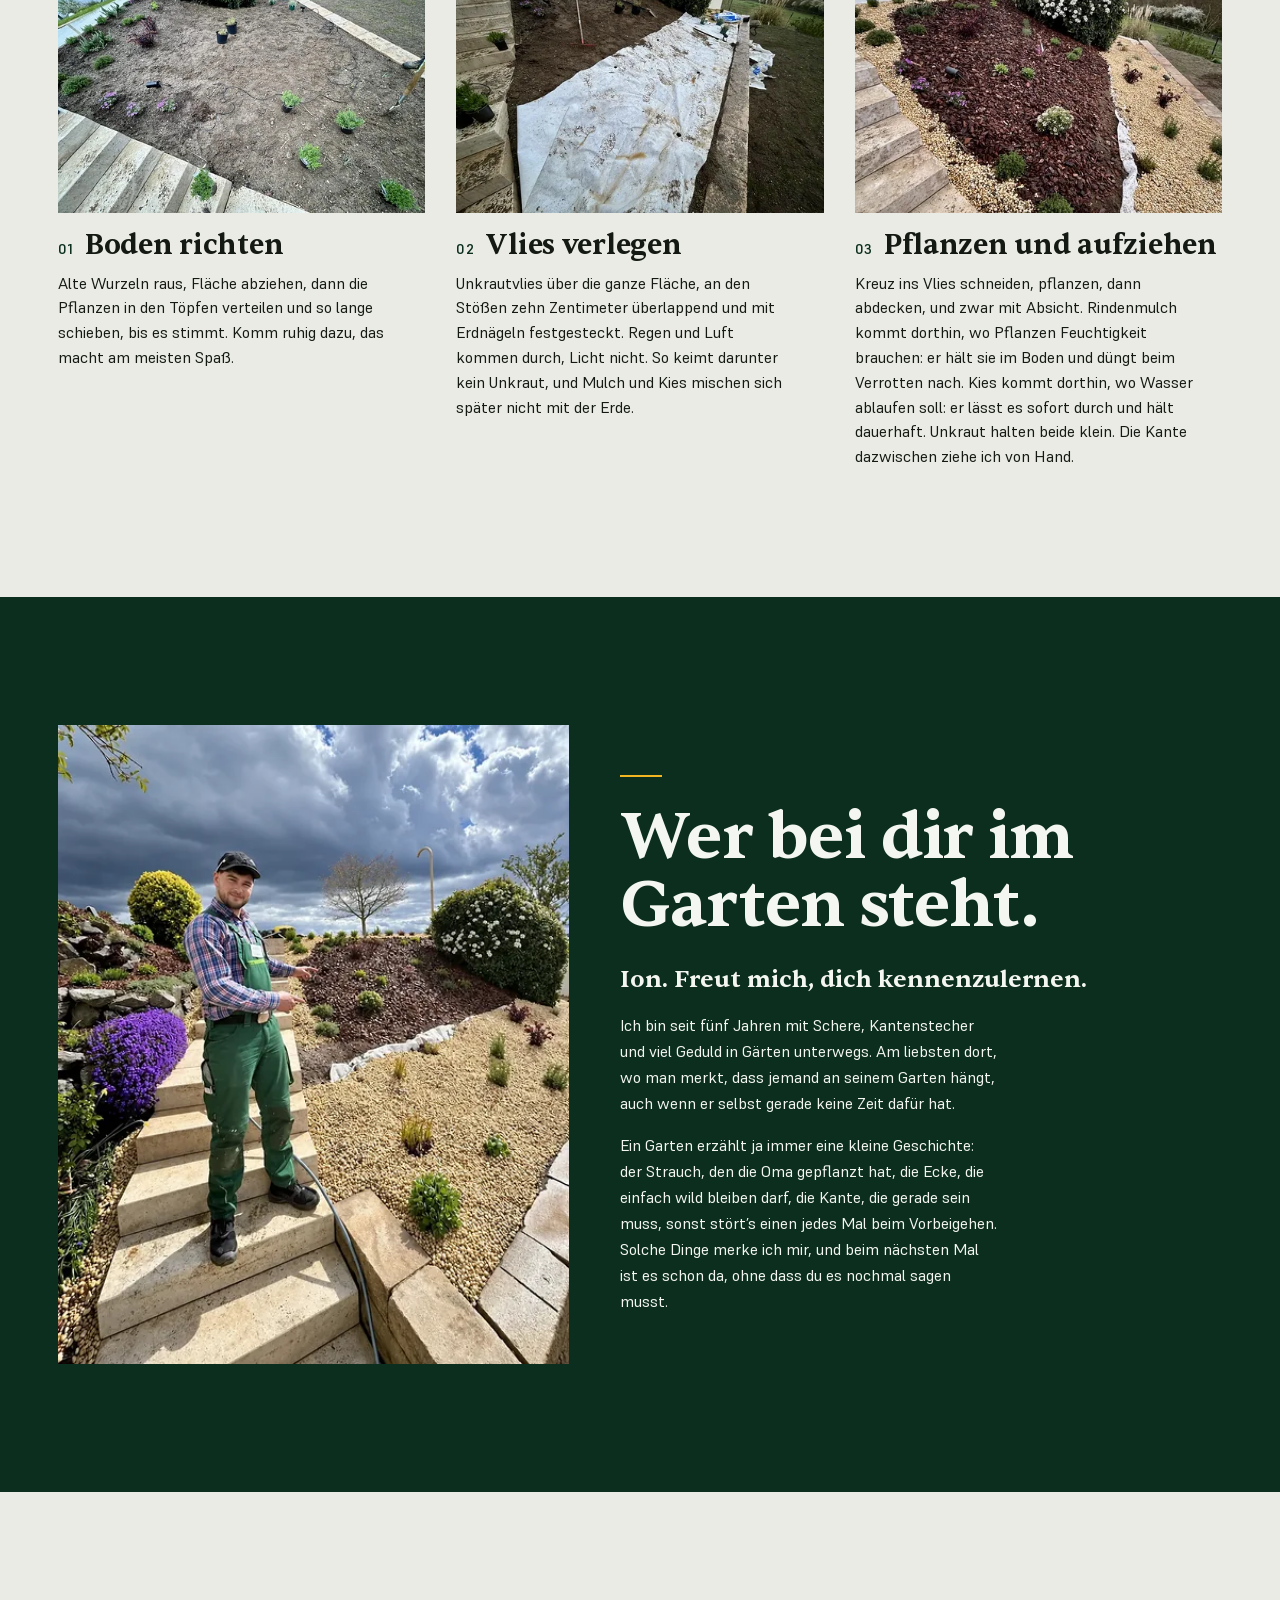
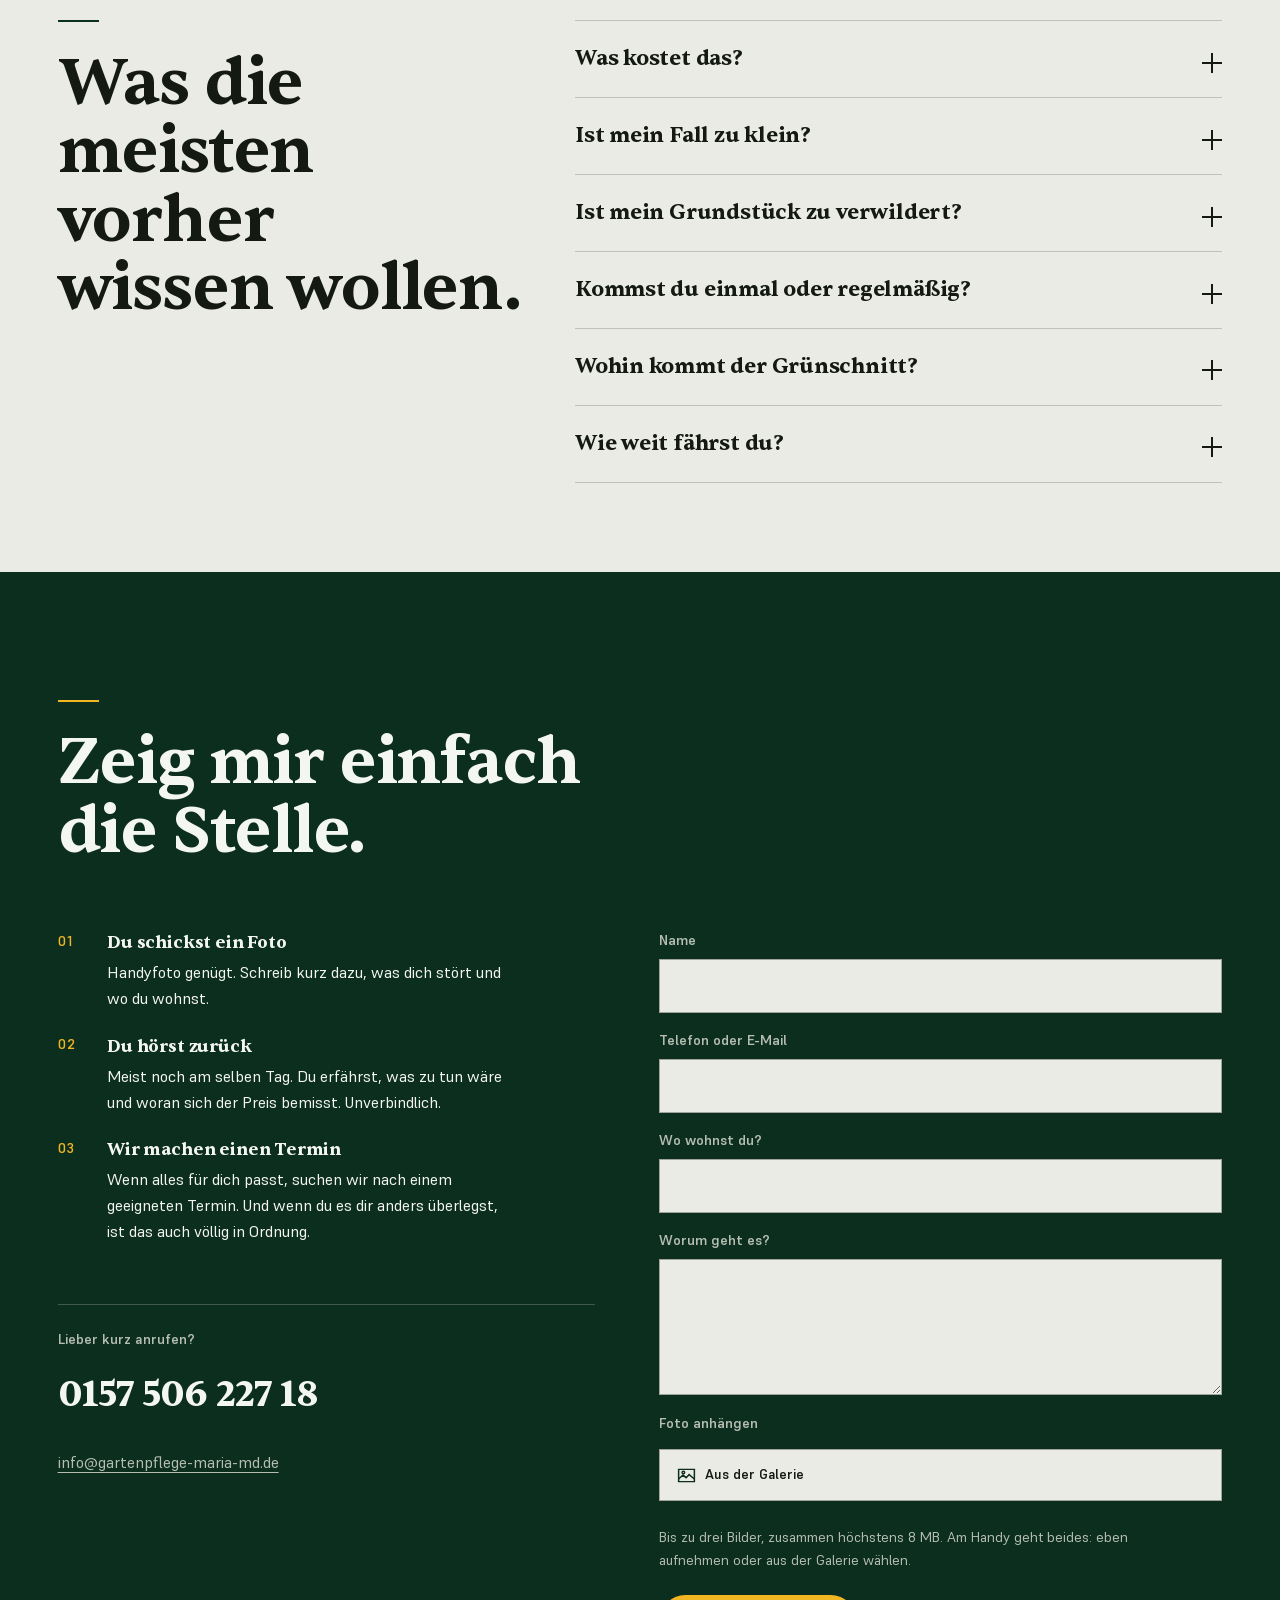
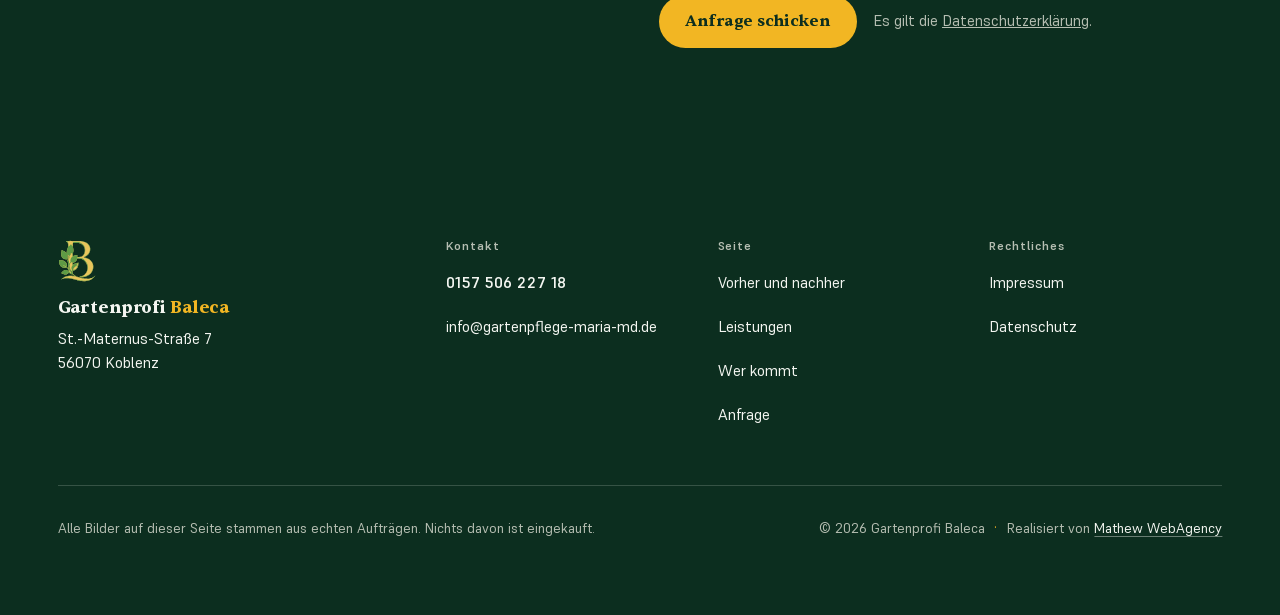
==== commit bed6b30d: "Copyright-Jahr stellt sich zum Jahreswechsel selbst um Co-Authored-By: Claude Opus 5.5 <noreply@anth" ====
--- a/site/index.html
+++ b/site/index.html
@@ -491,7 +491,7 @@
     </div>
     <div class="fuss__unten">
       <span>Alle Bilder auf dieser Seite stammen aus echten Aufträgen. Nichts davon ist eingekauft.</span>
-      <span class="fuss__rechts">&copy; 2026 Gartenprofi Baleca<span class="fuss__trenner" aria-hidden="true">·</span><span class="fuss__agentur">Realisiert von <a href="https://mathew-webagency.de/" rel="noopener">Mathew WebAgency</a></span></span>
+      <span class="fuss__rechts"><span>&copy; <span id="jahr">2026</span> Gartenprofi Baleca</span><script>document.getElementById("jahr").textContent=new Date().getFullYear()</script><span class="fuss__trenner" aria-hidden="true">·</span><span class="fuss__agentur">Realisiert von <a href="https://mathew-webagency.de/" rel="noopener">Mathew WebAgency</a></span></span>
     </div>
   </div>
 </footer>
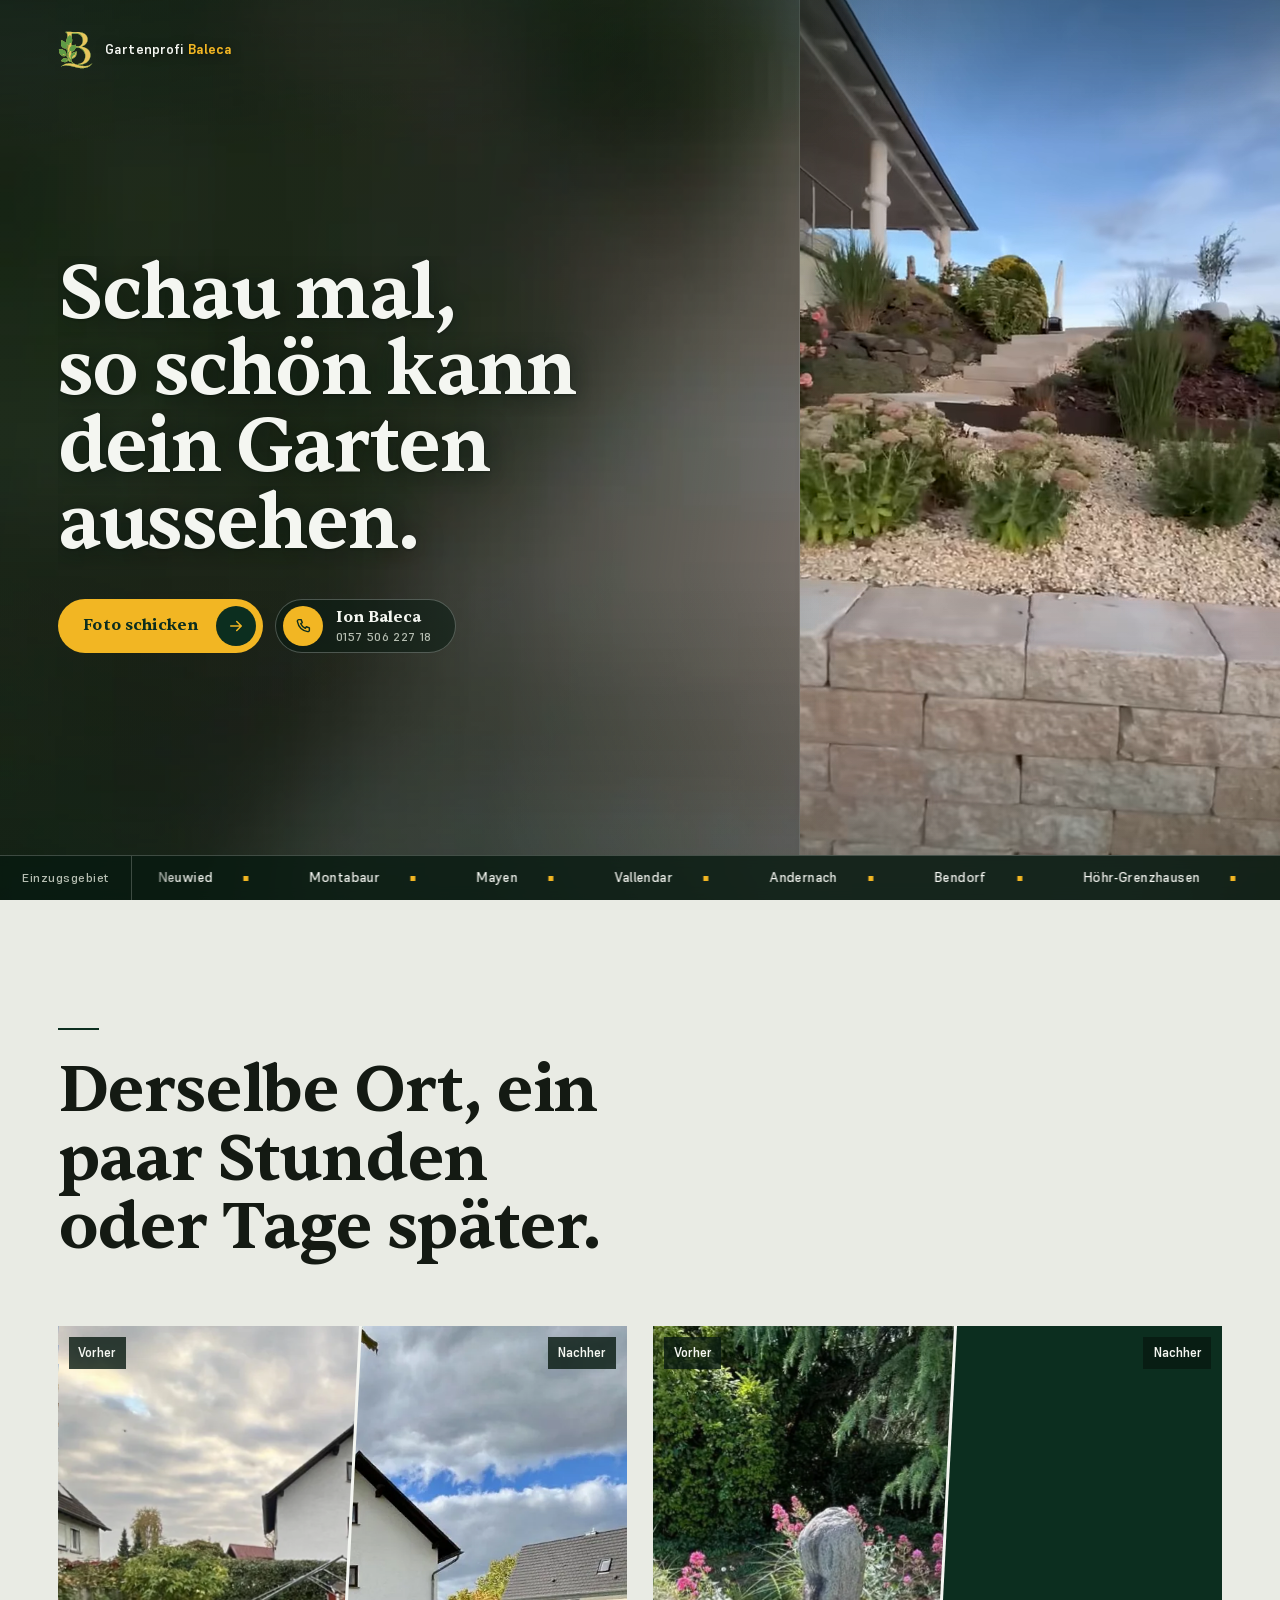
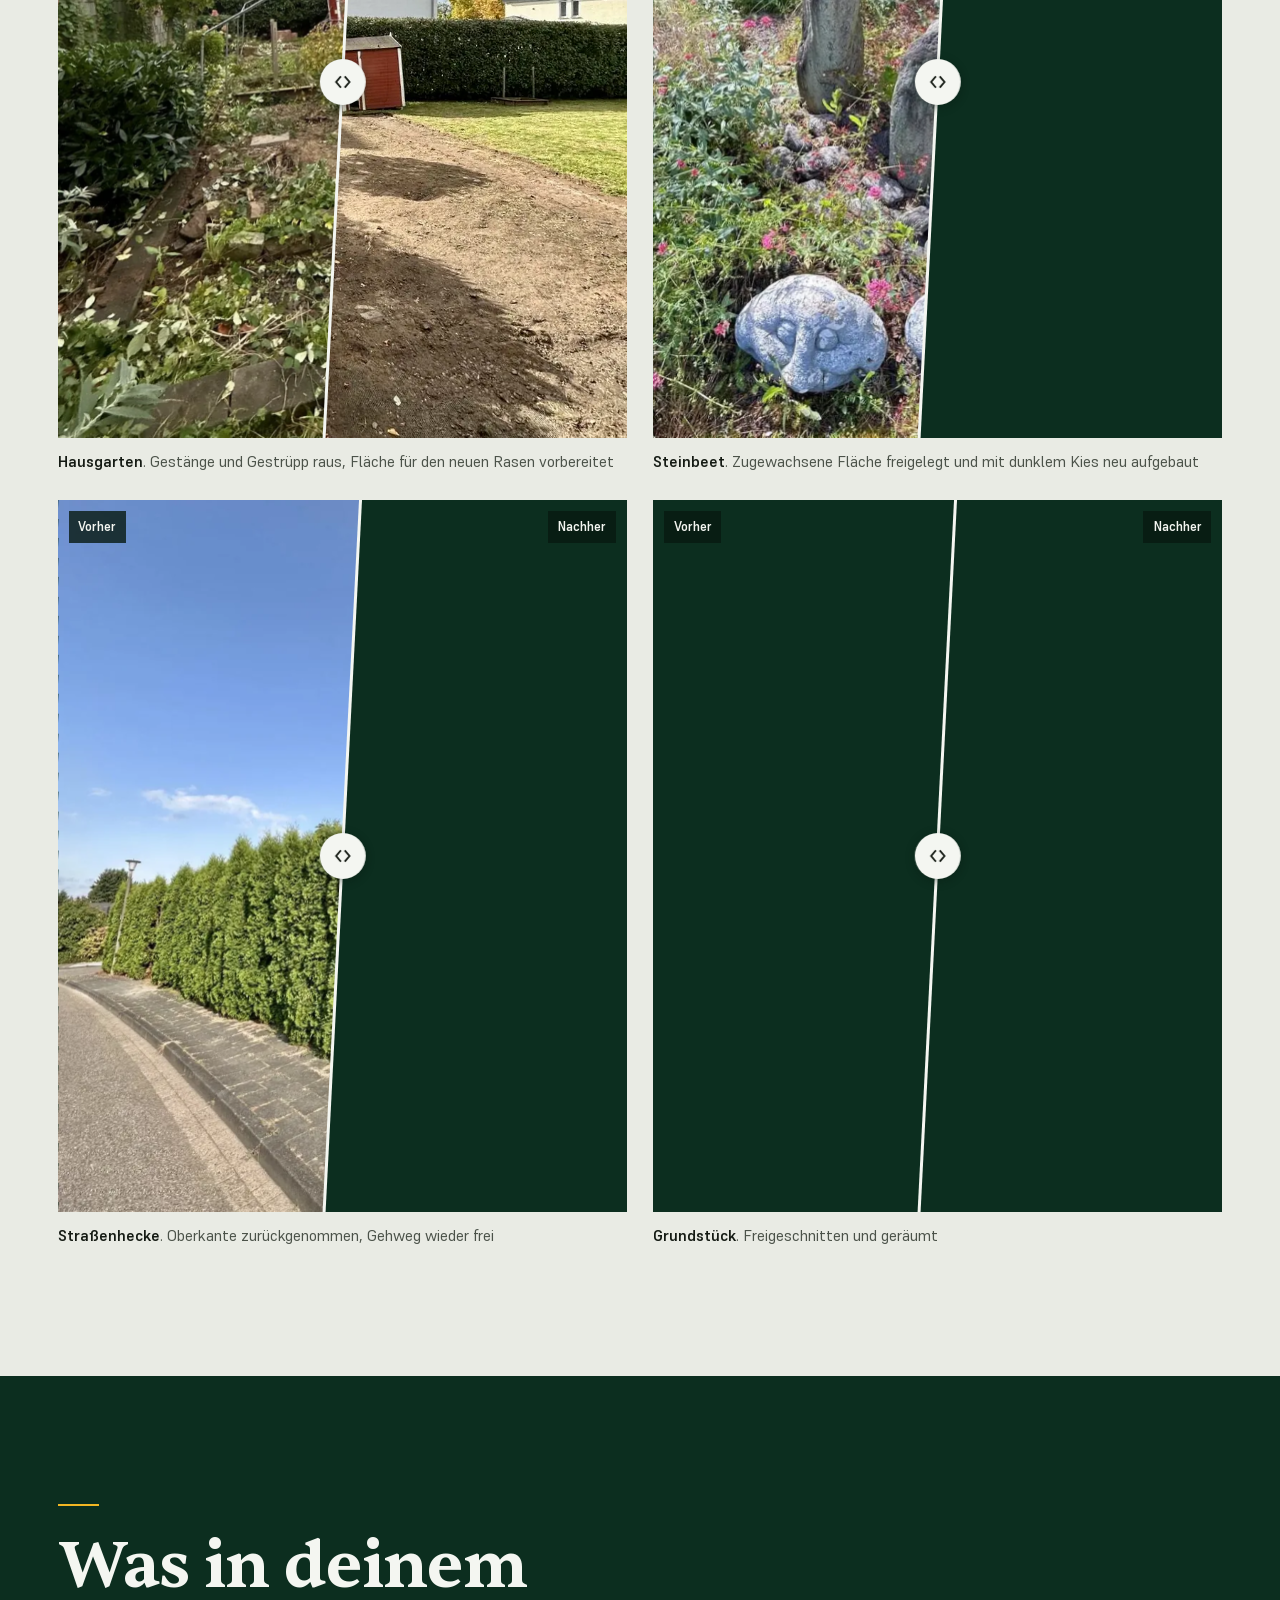
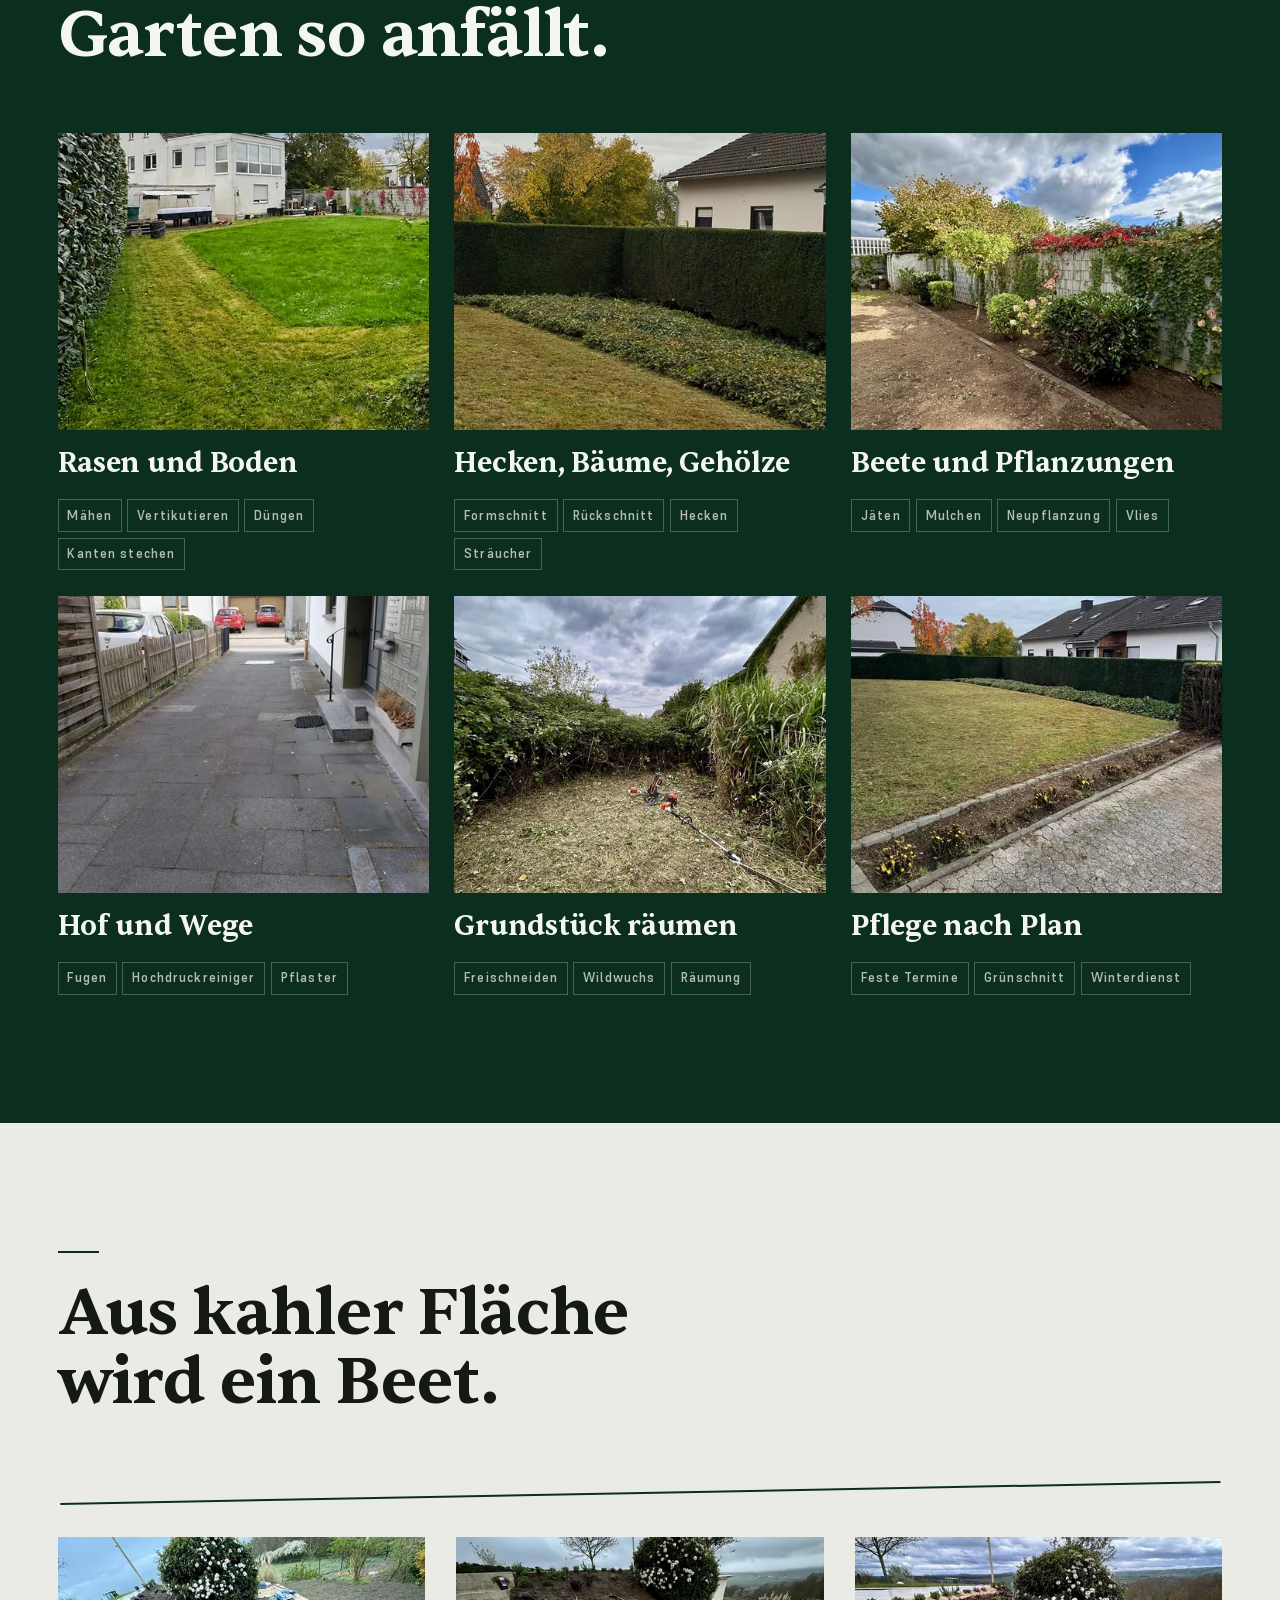
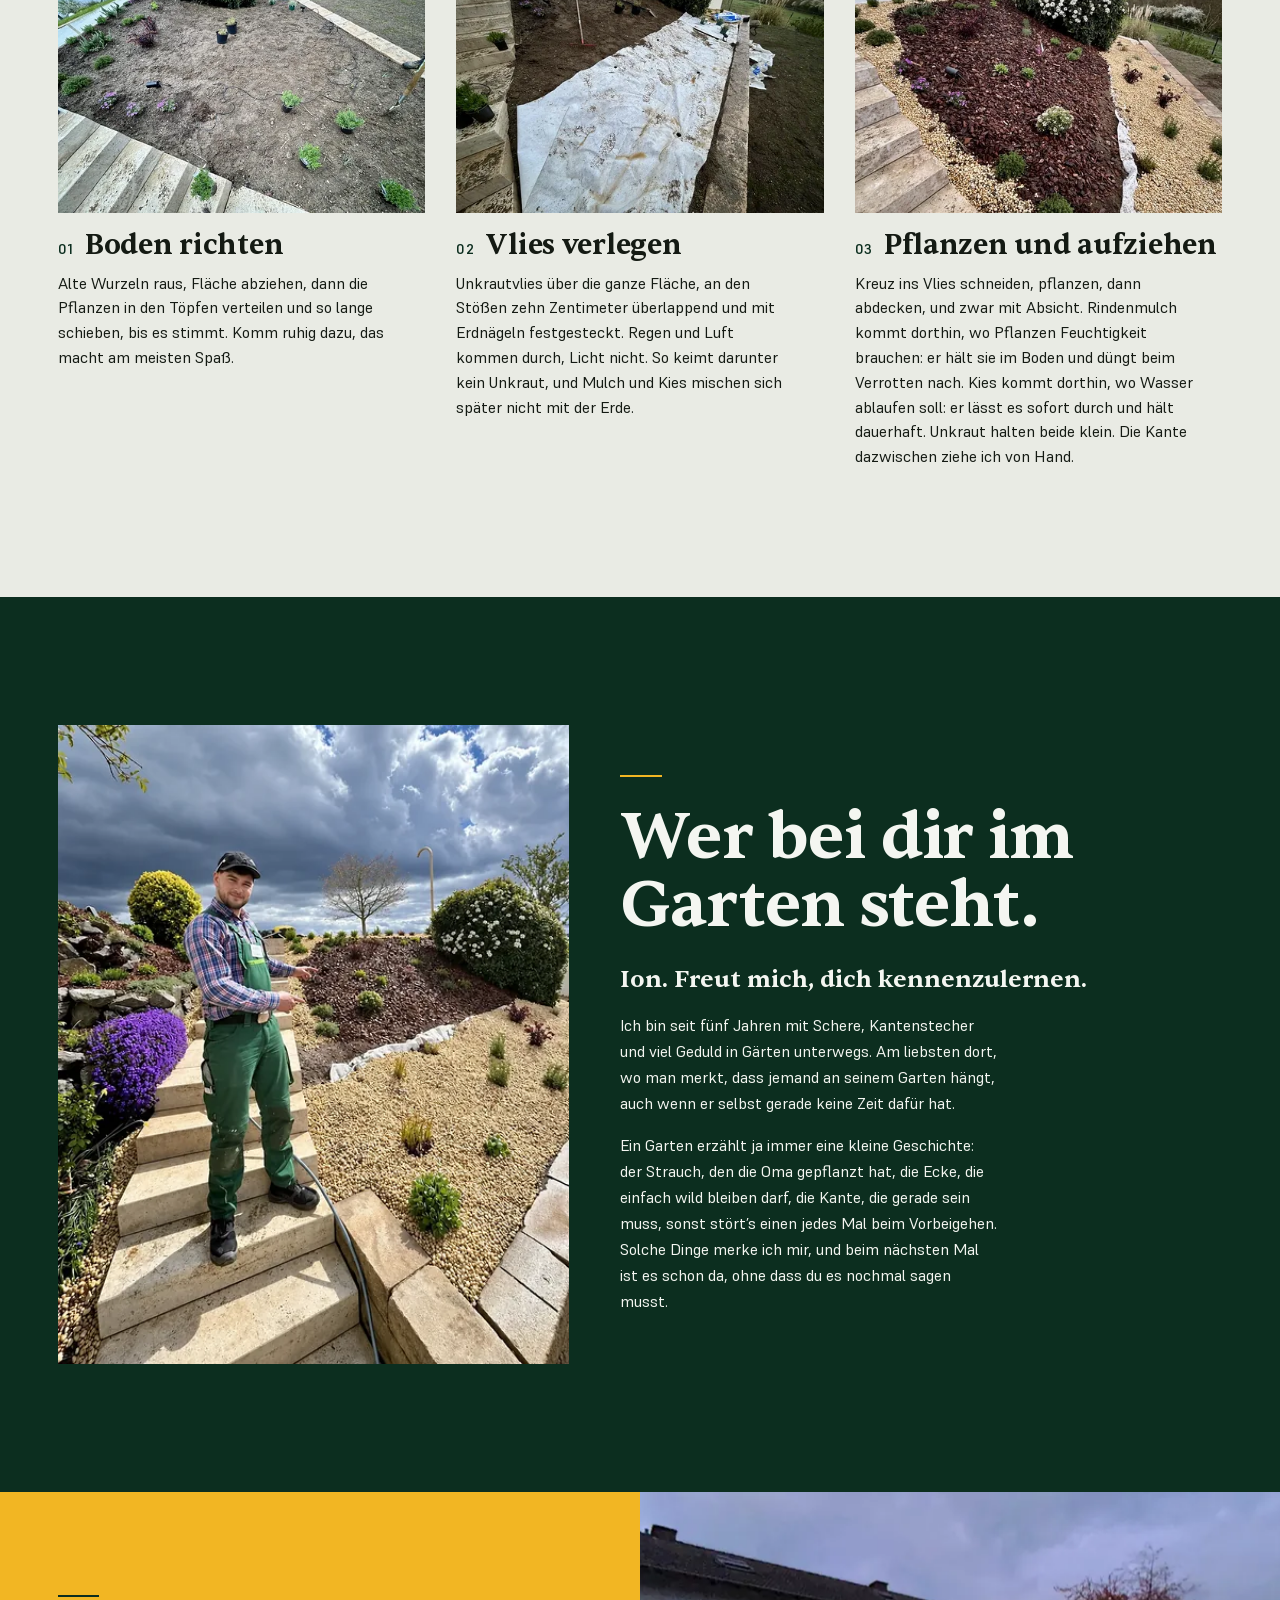
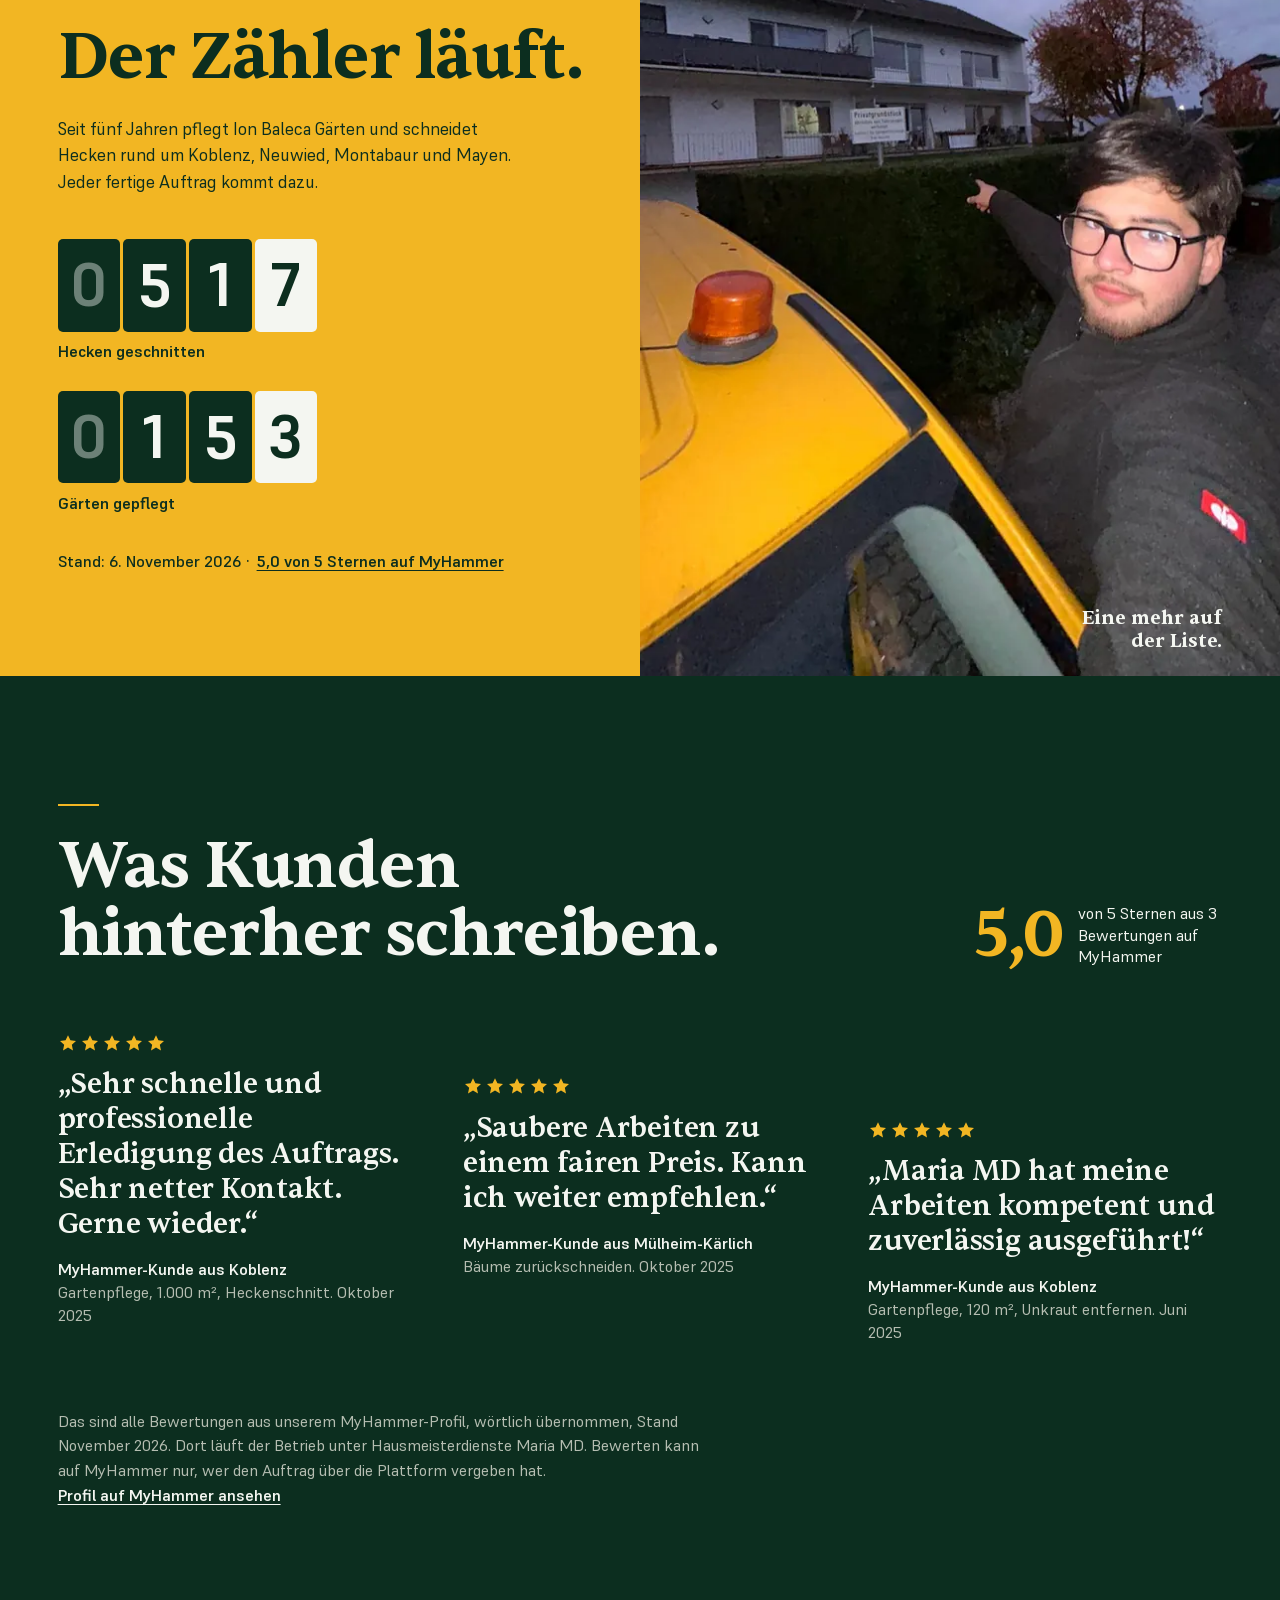
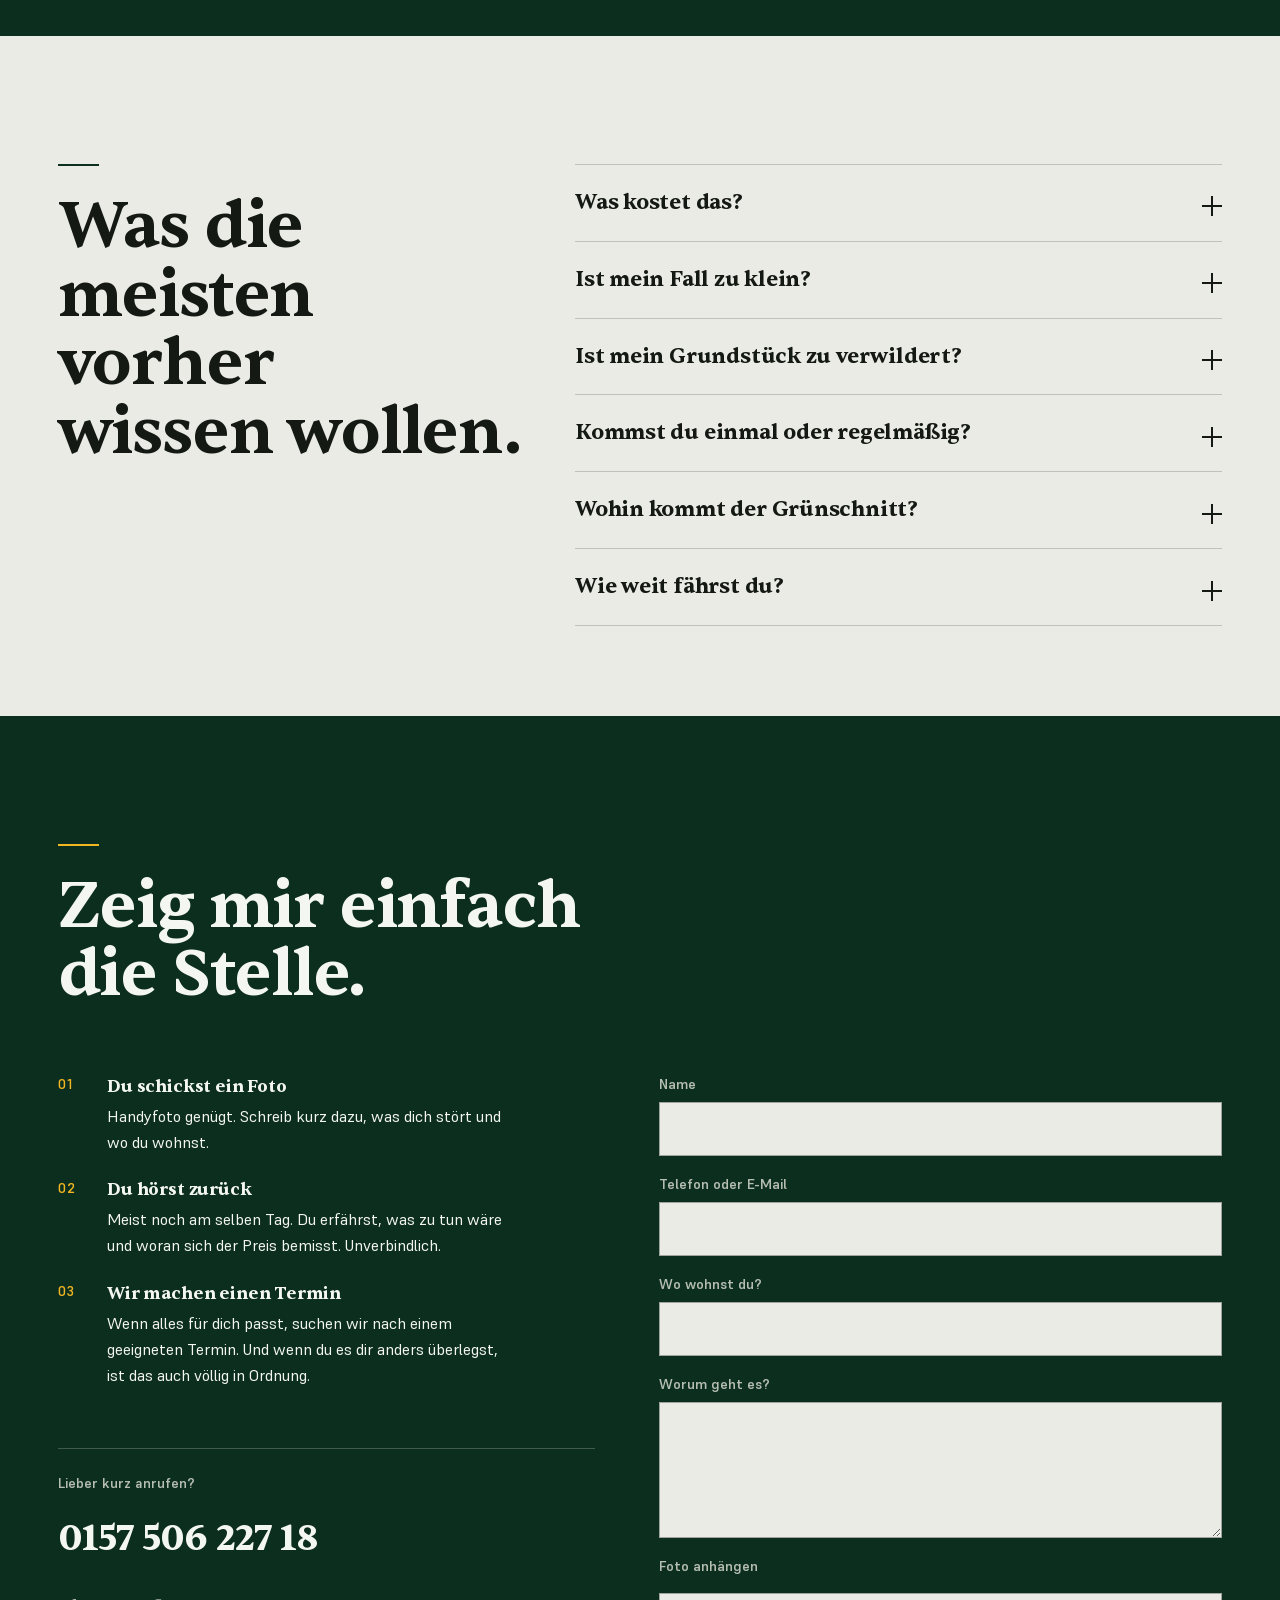
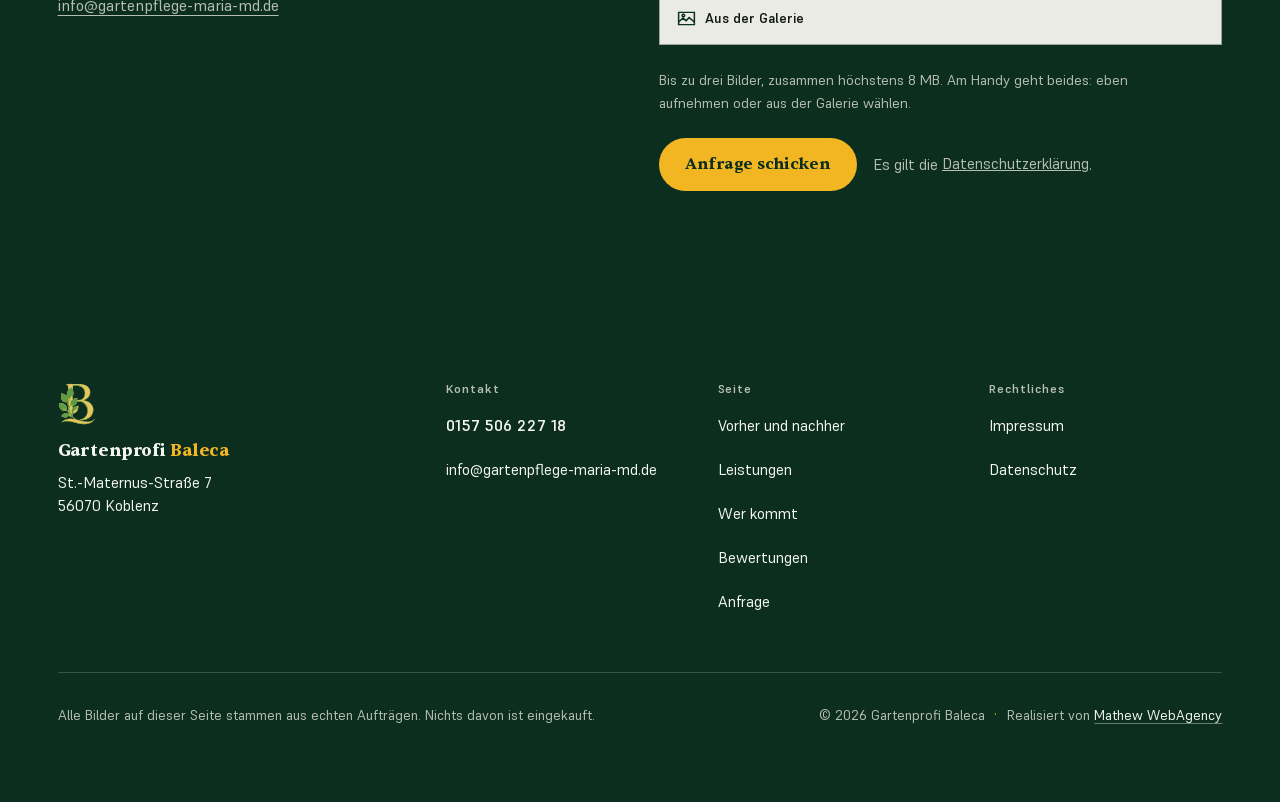
==== commit d5bcc085: "Steinbeet, Zaehler, MyHammer-Bewertungen und Pruefung vor dem Livegang - Vergleich Garage durch das " ====
--- a/site/index.html
+++ b/site/index.html
@@ -4,8 +4,8 @@
 <meta charset="utf-8">
 <meta name="viewport" content="width=device-width, initial-scale=1">
 <script>document.documentElement.className+=" js"</script>
-<title>Gartenprofi Baleca · Gartenpflege in Koblenz, Neuwied und Montabaur</title>
-<meta name="description" content="Gartenpflege und Grundstücksräumung rund um Koblenz. Hecken, Beete, Höfe, verwilderte Grundstücke. Schick ein Foto, du bekommst eine ehrliche Einschätzung, und danach steht dieselbe Person bei dir im Garten.">
+<title>Gartenpflege in Koblenz und Umgebung · Gartenprofi Baleca</title>
+<meta name="description" content="Gartenpflege, Heckenschnitt und Grundstücksräumung rund um Koblenz. Schick ein Foto, du bekommst eine ehrliche Einschätzung, meist noch am selben Tag.">
 <meta name="theme-color" content="#0C2E1F">
 <link rel="canonical" href="https://deeppink-sparrow-800217.hostingersite.com/">
 
@@ -30,7 +30,7 @@
 <link rel="preload" as="image" href="assets/img/garten-standbild.webp?v=2"
       imagesrcset="assets/img/garten-standbild-480.webp?v=2 480w, assets/img/garten-standbild.webp?v=2 720w"
       imagesizes="(min-width:861px) 58vh, 100vw" fetchpriority="high">
-<link rel="stylesheet" href="assets/css/site.css?v=20260929">
+<link rel="stylesheet" href="assets/css/site.css?v=20261106">
 </head>
 <body>
 <a class="skip" href="#inhalt">Zum Inhalt springen</a>
@@ -45,6 +45,7 @@
     <a href="#leistungen">Leistungen</a>
     <a href="#handwerk">Ablauf</a>
     <a href="#ion">Wer kommt</a>
+    <a href="#bewertungen">Bewertungen</a>
   </nav>
   <a class="kopf__tel zahl" href="tel:+4915750622718">0157 506 227 18</a>
   <a class="kopf__ruf" href="tel:+4915750622718" aria-label="Ion Baleca anrufen: 0157 506 227 18">
@@ -141,19 +142,19 @@
         <figcaption><b>Hausgarten</b>. Gestänge und Gestrüpp raus, Fläche für den neuen Rasen vorbereitet</figcaption>
       </figure>
 
-                  <figure class="ba auf" data-ba>
+      <figure class="ba auf" data-ba>
         <div class="ba__buehne">
-          <img src="assets/img/ba-garage-nachher-800.webp" srcset="assets/img/ba-garage-nachher-480.webp 480w, assets/img/ba-garage-nachher-800.webp 800w, assets/img/ba-garage-nachher.webp 1000w" sizes="(min-width:1500px) 650px, (min-width:860px) 44vw, 92vw" width="1000" height="1250" loading="lazy" decoding="async" alt="Garage mit sauber geschnittenem Efeu an der Seitenwand">
+          <img src="assets/img/ba-steinbeet-nachher-800.webp" srcset="assets/img/ba-steinbeet-nachher-480.webp 480w, assets/img/ba-steinbeet-nachher-800.webp 800w, assets/img/ba-steinbeet-nachher.webp 820w" sizes="(min-width:1500px) 650px, (min-width:860px) 44vw, 92vw" width="820" height="1025" loading="lazy" decoding="async" alt="Dasselbe Beet freigelegt: die drei Steinstelen stehen in dunklem Kies, drumherum eine saubere Pflasterkante">
           <div class="ba__vorher">
-            <img src="assets/img/ba-garage-vorher-800.webp" srcset="assets/img/ba-garage-vorher-480.webp 480w, assets/img/ba-garage-vorher-800.webp 800w, assets/img/ba-garage-vorher.webp 1000w" sizes="(min-width:1500px) 650px, (min-width:860px) 44vw, 92vw" width="1000" height="1250" loading="lazy" decoding="async" alt="Dieselbe Garage, der Efeu hängt über Dach und Tor">
+            <img src="assets/img/ba-steinbeet-vorher-800.webp" srcset="assets/img/ba-steinbeet-vorher-480.webp 480w, assets/img/ba-steinbeet-vorher-800.webp 800w, assets/img/ba-steinbeet-vorher.webp 820w" sizes="(min-width:1500px) 650px, (min-width:860px) 44vw, 92vw" width="820" height="1025" loading="lazy" decoding="async" alt="Beet mit drei Steinstelen, ringsum zugewachsen von rosa blühenden Stauden, Gräsern und Wildwuchs">
           </div>
           <div class="ba__kante" aria-hidden="true"></div>
           <span class="ba__marke ba__marke--v">Vorher</span>
           <span class="ba__marke ba__marke--n">Nachher</span>
           <div class="ba__griff" aria-hidden="true"><svg viewBox="0 0 24 24" fill="none" stroke="currentColor" stroke-width="2.2" stroke-linecap="square"><path d="M9 6 4 12l5 6M15 6l5 6-5 6"/></svg></div>
-          <input class="ba__regler" type="range" min="0" max="100" value="50" step="0.5" aria-label="Garageneinfahrt: Vergleich zwischen vorher und nachher verschieben">
-        </div>
-        <figcaption><b>Garage</b>. Bewuchs zurückgeschnitten, Tor wieder frei</figcaption>
+          <input class="ba__regler" type="range" min="0" max="100" value="50" step="0.5" aria-label="Steinbeet: Vergleich zwischen vorher und nachher verschieben">
+        </div>
+        <figcaption><b>Steinbeet</b>. Zugewachsene Fläche freigelegt und mit dunklem Kies neu aufgebaut</figcaption>
       </figure>
 
       <figure class="ba auf" data-ba>
@@ -202,7 +203,6 @@
       <article class="leistung auf">
         <div class="leistung__bild">
           <img src="assets/img/rasen-kante-800.webp" srcset="assets/img/rasen-kante-480.webp 480w, assets/img/rasen-kante-800.webp 800w, assets/img/rasen-kante.webp 863w" sizes="(min-width:1500px) 420px, (min-width:1120px) 27vw, (min-width:1000px) 29vw, (min-width:700px) 45vw, 92vw" width="863" height="690" loading="lazy" decoding="async" alt="Frisch gemähter Rasen zwischen Hecke und Beet, die Bahnen vom Mäher laufen noch quer über die Fläche">
-          <span class="leistung__nr">01</span>
         </div>
         <h3>Rasen und Boden</h3>
         <ul><li>Mähen</li><li>Vertikutieren</li><li>Düngen</li><li>Kanten stechen</li></ul>
@@ -210,8 +210,7 @@
 
       <article class="leistung auf">
         <div class="leistung__bild">
-          <img src="assets/img/hecke-strassenrand-800.webp" srcset="assets/img/hecke-strassenrand-480.webp 480w, assets/img/hecke-strassenrand-800.webp 800w, assets/img/hecke-strassenrand.webp 834w" sizes="(min-width:1500px) 420px, (min-width:1120px) 27vw, (min-width:1000px) 29vw, (min-width:700px) 45vw, 92vw" width="834" height="667" loading="lazy" decoding="async" alt="Frisch geschnittene Thujahecke am Straßenrand unter blauem Himmel">
-          <span class="leistung__nr">02</span>
+          <img src="assets/img/hecke-geschnitten-800.webp" srcset="assets/img/hecke-geschnitten-480.webp 480w, assets/img/hecke-geschnitten-800.webp 800w, assets/img/hecke-geschnitten.webp 1200w" sizes="(min-width:1500px) 420px, (min-width:1120px) 27vw, (min-width:1000px) 29vw, (min-width:700px) 45vw, 92vw" width="1200" height="960" loading="lazy" decoding="async" alt="Frisch geschnittene dunkelgrüne Hecke mit gerader Oberkante, davor Efeu und Rasen, dahinter Herbstlaub">
         </div>
         <h3>Hecken, Bäume, Gehölze</h3>
         <ul><li>Formschnitt</li><li>Rückschnitt</li><li>Hecken</li><li>Sträucher</li></ul>
@@ -220,7 +219,6 @@
       <article class="leistung auf">
         <div class="leistung__bild">
           <img src="assets/img/beet-mauer-800.webp" srcset="assets/img/beet-mauer-480.webp 480w, assets/img/beet-mauer-800.webp 800w, assets/img/beet-mauer.webp 1066w" sizes="(min-width:1500px) 420px, (min-width:1120px) 27vw, (min-width:1000px) 29vw, (min-width:700px) 45vw, 92vw" width="1066" height="853" loading="lazy" decoding="async" alt="Frisch bepflanztes Beet vor einer berankten Mauer, Hortensien und Kirschlorbeer im Herbstlicht">
-          <span class="leistung__nr">03</span>
         </div>
         <h3>Beete und Pflanzungen</h3>
         <ul><li>Jäten</li><li>Mulchen</li><li>Neupflanzung</li><li>Vlies</li></ul>
@@ -229,7 +227,6 @@
       <article class="leistung auf">
         <div class="leistung__bild">
           <img src="assets/img/ba-hof-nachher-800.webp" srcset="assets/img/ba-hof-nachher-480.webp 480w, assets/img/ba-hof-nachher-800.webp 800w, assets/img/ba-hof-nachher.webp 1072w" sizes="(min-width:1500px) 420px, (min-width:1120px) 27vw, (min-width:1000px) 29vw, (min-width:700px) 45vw, 92vw" width="1072" height="1340" loading="lazy" decoding="async" alt="Sauber gereinigter Pflasterhof zwischen zwei Häusern">
-          <span class="leistung__nr">04</span>
         </div>
         <h3>Hof und Wege</h3>
         <ul><li>Fugen</li><li>Hochdruckreiniger</li><li>Pflaster</li></ul>
@@ -238,7 +235,6 @@
       <article class="leistung auf">
         <div class="leistung__bild">
           <img src="assets/img/grundstueck-arbeit-800.webp" srcset="assets/img/grundstueck-arbeit-480.webp 480w, assets/img/grundstueck-arbeit-800.webp 800w, assets/img/grundstueck-arbeit.webp 1200w" sizes="(min-width:1500px) 420px, (min-width:1120px) 27vw, (min-width:1000px) 29vw, (min-width:700px) 45vw, 92vw" width="1200" height="1600" loading="lazy" decoding="async" alt="Halb freigeschnittenes Grundstück, zwei Freischneider liegen auf der gemähten Fläche">
-          <span class="leistung__nr">05</span>
         </div>
         <h3>Grundstück räumen</h3>
         <ul><li>Freischneiden</li><li>Wildwuchs</li><li>Räumung</li></ul>
@@ -246,8 +242,7 @@
 
       <article class="leistung auf">
         <div class="leistung__bild">
-          <img src="assets/img/streifen-fertig-800.webp" srcset="assets/img/streifen-fertig-480.webp 480w, assets/img/streifen-fertig-800.webp 800w, assets/img/streifen-fertig.webp 1149w" sizes="(min-width:1500px) 420px, (min-width:1120px) 27vw, (min-width:1000px) 29vw, (min-width:700px) 45vw, 92vw" width="1149" height="1410" loading="lazy" decoding="async" alt="Schmaler Streifen neben einem Haus, freigeräumt und mit jungen Gehölzen neu bepflanzt">
-          <span class="leistung__nr">06</span>
+          <img src="assets/img/garten-herbst-800.webp" srcset="assets/img/garten-herbst-480.webp 480w, assets/img/garten-herbst-800.webp 800w, assets/img/garten-herbst.webp 1200w" sizes="(min-width:1500px) 420px, (min-width:1120px) 27vw, (min-width:1000px) 29vw, (min-width:700px) 45vw, 92vw" width="1200" height="960" loading="lazy" decoding="async" alt="Gepflegtes Grundstück im Herbst: gemähter Rasen, gerade Hecke und zurückgeschnittene Sträucher am Pflasterweg">
         </div>
         <h3>Pflege nach Plan</h3>
         <ul><li>Feste Termine</li><li>Grünschnitt</li><li>Winterdienst</li></ul>
@@ -312,6 +307,34 @@
       </div>
     </div>
   </div>
+</section>
+
+<!-- ========================= 5b · Zähler =========================
+     Zum Nachtragen: die zwei Zahlen und das Datum darunter von Hand ändern,
+     mehr nicht. Das Zählwerk baut sich aus dem Text. Nichts zählt von selbst
+     hoch: hier stehen nur Stände, die Ion wirklich gemeldet hat. -->
+<section class="zaehlband" id="zahlen">
+  <div class="zaehlband__inhalt">
+    <div class="sektion-kopf auf">
+      <h2>Der Zähler läuft.</h2>
+      <p class="gross">Seit fünf Jahren pflegt Ion Baleca Gärten und schneidet Hecken rund um Koblenz, Neuwied, Montabaur und Mayen. Jeder fertige Auftrag kommt dazu.</p>
+    </div>
+    <dl class="zaehler auf">
+      <div class="zaehler__posten">
+        <dt>Hecken geschnitten</dt>
+        <dd data-zaehler>517</dd>
+      </div>
+      <div class="zaehler__posten">
+        <dt>Gärten gepflegt</dt>
+        <dd data-zaehler>153</dd>
+      </div>
+    </dl>
+    <p class="zaehlband__stand auf">Stand: <time datetime="2026-11-06">6. November 2026</time><span aria-hidden="true"> · </span><a href="#bewertungen">5,0 von 5 Sternen auf MyHammer</a></p>
+  </div>
+  <figure class="zaehlband__bild">
+    <img src="assets/img/ion-firmenwagen-800.webp" srcset="assets/img/ion-firmenwagen-480.webp 480w, assets/img/ion-firmenwagen-800.webp 800w, assets/img/ion-firmenwagen.webp 1200w" sizes="(min-width:900px) 50vw, 100vw" width="1200" height="1184" loading="lazy" decoding="async" alt="Ion Baleca macht in der Dämmerung ein Selfie am gelben Firmenwagen und zeigt hinter sich auf eine Hecke">
+    <figcaption>Eine mehr auf der Liste.</figcaption>
+  </figure>
 </section>
 
 <!-- ======================== 6 · Im Einsatz ======================== -->
@@ -334,6 +357,41 @@
   </div>
 </section>
 
+<!-- ======================== 6b · Bewertungen ======================
+     Wörtlich aus dem MyHammer-Profil. Der Absatz darunter ist Pflicht
+     (§ 5b Abs. 3 UWG): er sagt, woher die Bewertungen stammen und wie die
+     Echtheit gesichert ist. Kein Bewertungs-Markup im JSON-LD: Google lässt
+     selbst eingebundene Bewertungen für das eigene Unternehmen nicht zu. -->
+<section class="band band--dunkel" id="bewertungen">
+  <div class="wrap">
+    <div class="stimmen__kopf">
+      <div class="kopfzeile-sektion auf">
+        <h2>Was Kunden hinterher schreiben.</h2>
+      </div>
+      <p class="stimmen__schnitt auf"><b>5,0</b><span>von 5 Sternen aus 3 Bewertungen auf MyHammer</span></p>
+    </div>
+
+    <div class="stimmen">
+      <figure class="stimme auf">
+        <span class="sterne" role="img" aria-label="5 von 5 Sternen"><svg viewBox="0 0 24 24" aria-hidden="true"><path d="M12 2.6l2.9 6.2 6.7.8-5 4.6 1.4 6.7L12 17.5l-6 3.4 1.4-6.7-5-4.6 6.7-.8z"/></svg><svg viewBox="0 0 24 24" aria-hidden="true"><path d="M12 2.6l2.9 6.2 6.7.8-5 4.6 1.4 6.7L12 17.5l-6 3.4 1.4-6.7-5-4.6 6.7-.8z"/></svg><svg viewBox="0 0 24 24" aria-hidden="true"><path d="M12 2.6l2.9 6.2 6.7.8-5 4.6 1.4 6.7L12 17.5l-6 3.4 1.4-6.7-5-4.6 6.7-.8z"/></svg><svg viewBox="0 0 24 24" aria-hidden="true"><path d="M12 2.6l2.9 6.2 6.7.8-5 4.6 1.4 6.7L12 17.5l-6 3.4 1.4-6.7-5-4.6 6.7-.8z"/></svg><svg viewBox="0 0 24 24" aria-hidden="true"><path d="M12 2.6l2.9 6.2 6.7.8-5 4.6 1.4 6.7L12 17.5l-6 3.4 1.4-6.7-5-4.6 6.7-.8z"/></svg></span>
+        <blockquote><p>„Sehr schnelle und professionelle Erledigung des Auftrags. Sehr netter Kontakt. Gerne wieder.“</p></blockquote>
+        <figcaption><b>MyHammer-Kunde aus Koblenz</b><span>Gartenpflege, 1.000 m², Heckenschnitt. Oktober 2025</span></figcaption>
+      </figure>
+      <figure class="stimme auf">
+        <span class="sterne" role="img" aria-label="5 von 5 Sternen"><svg viewBox="0 0 24 24" aria-hidden="true"><path d="M12 2.6l2.9 6.2 6.7.8-5 4.6 1.4 6.7L12 17.5l-6 3.4 1.4-6.7-5-4.6 6.7-.8z"/></svg><svg viewBox="0 0 24 24" aria-hidden="true"><path d="M12 2.6l2.9 6.2 6.7.8-5 4.6 1.4 6.7L12 17.5l-6 3.4 1.4-6.7-5-4.6 6.7-.8z"/></svg><svg viewBox="0 0 24 24" aria-hidden="true"><path d="M12 2.6l2.9 6.2 6.7.8-5 4.6 1.4 6.7L12 17.5l-6 3.4 1.4-6.7-5-4.6 6.7-.8z"/></svg><svg viewBox="0 0 24 24" aria-hidden="true"><path d="M12 2.6l2.9 6.2 6.7.8-5 4.6 1.4 6.7L12 17.5l-6 3.4 1.4-6.7-5-4.6 6.7-.8z"/></svg><svg viewBox="0 0 24 24" aria-hidden="true"><path d="M12 2.6l2.9 6.2 6.7.8-5 4.6 1.4 6.7L12 17.5l-6 3.4 1.4-6.7-5-4.6 6.7-.8z"/></svg></span>
+        <blockquote><p>„Saubere Arbeiten zu einem fairen Preis. Kann ich weiter empfehlen.“</p></blockquote>
+        <figcaption><b>MyHammer-Kunde aus Mülheim-Kärlich</b><span>Bäume zurückschneiden. Oktober 2025</span></figcaption>
+      </figure>
+      <figure class="stimme auf">
+        <span class="sterne" role="img" aria-label="5 von 5 Sternen"><svg viewBox="0 0 24 24" aria-hidden="true"><path d="M12 2.6l2.9 6.2 6.7.8-5 4.6 1.4 6.7L12 17.5l-6 3.4 1.4-6.7-5-4.6 6.7-.8z"/></svg><svg viewBox="0 0 24 24" aria-hidden="true"><path d="M12 2.6l2.9 6.2 6.7.8-5 4.6 1.4 6.7L12 17.5l-6 3.4 1.4-6.7-5-4.6 6.7-.8z"/></svg><svg viewBox="0 0 24 24" aria-hidden="true"><path d="M12 2.6l2.9 6.2 6.7.8-5 4.6 1.4 6.7L12 17.5l-6 3.4 1.4-6.7-5-4.6 6.7-.8z"/></svg><svg viewBox="0 0 24 24" aria-hidden="true"><path d="M12 2.6l2.9 6.2 6.7.8-5 4.6 1.4 6.7L12 17.5l-6 3.4 1.4-6.7-5-4.6 6.7-.8z"/></svg><svg viewBox="0 0 24 24" aria-hidden="true"><path d="M12 2.6l2.9 6.2 6.7.8-5 4.6 1.4 6.7L12 17.5l-6 3.4 1.4-6.7-5-4.6 6.7-.8z"/></svg></span>
+        <blockquote><p>„Maria MD hat meine Arbeiten kompetent und zuverlässig ausgeführt!“</p></blockquote>
+        <figcaption><b>MyHammer-Kunde aus Koblenz</b><span>Gartenpflege, 120 m², Unkraut entfernen. Juni 2025</span></figcaption>
+      </figure>
+    </div>
+
+    <p class="stimmen__quelle auf">Das sind alle Bewertungen aus unserem MyHammer-Profil, wörtlich übernommen, Stand November 2026. Dort läuft der Betrieb unter Hausmeisterdienste Maria MD. Bewerten kann auf MyHammer nur, wer den Auftrag über die Plattform vergeben hat. <a href="https://www.my-hammer.de/auftragnehmer/hausmeisterdienste-maria-md" target="_blank" rel="noopener">Profil auf MyHammer ansehen</a></p>
+  </div>
+</section>
 
 <!-- ========================= 7 · Einwände ========================= -->
 <section class="band band--hell band--knapp" id="fragen">
@@ -478,6 +536,7 @@
           <li><a href="#vorher-nachher">Vorher und nachher</a></li>
           <li><a href="#leistungen">Leistungen</a></li>
           <li><a href="#ion">Wer kommt</a></li>
+          <li><a href="#bewertungen">Bewertungen</a></li>
           <li><a href="#kontakt">Anfrage</a></li>
         </ul>
       </nav>
@@ -499,18 +558,19 @@
 <script type="application/ld+json">
 {
   "@context":"https://schema.org",
-  "@type":"LandscapingBusiness",
+  "@type":"HomeAndConstructionBusiness",
   "name":"Gartenprofi Baleca",
   "legalName":"Gartenpflege Maria MD",
   "alternateName":"Gartenpflege Maria MD",
   "description":"Gartenpflege, Heckenschnitt, Beetpflege, Hofreinigung und Grundstücksräumung im Raum Koblenz.",
   "url":"https://deeppink-sparrow-800217.hostingersite.com/",
-  "image":"https://deeppink-sparrow-800217.hostingersite.com/assets/img/garten-standbild.webp?v=2",
+  "image":"https://deeppink-sparrow-800217.hostingersite.com/assets/img/og-gartenpflege-koblenz.jpg",
   "telephone":"+4915750622718",
   "email":"info@gartenpflege-maria-md.de",
   "address":{"@type":"PostalAddress","streetAddress":"St.-Maternus-Straße 7","postalCode":"56070","addressLocality":"Koblenz","addressRegion":"Rheinland-Pfalz","addressCountry":"DE"},
   "geo":{"@type":"GeoCoordinates","latitude":50.3569,"longitude":7.5890},
   "priceRange":"$$",
+  "sameAs":["https://www.my-hammer.de/auftragnehmer/hausmeisterdienste-maria-md"],
   "areaServed":[
     {"@type":"City","name":"Koblenz"},
     {"@type":"City","name":"Neuwied"},
@@ -579,7 +639,7 @@
       "name": "Ist mein Grundstück zu verwildert?",
       "acceptedAnswer": {
         "@type": "Answer",
-        "text": "Das denkt fast jeder, der hier anruft, und fast nie stimmt es. Für dich wären Brombeere, Schilf und Jungwuchs mehrere Wochenenden, mit dem richtigen Gerät ist es ein oder wenige Tage. Dir muss nichts unangenehm sein."
+        "text": "Das denkt fast jeder, der hier anruft, und fast nie stimmt es. Die Bilder weiter oben zeigen Grundstücke, auf denen jahrelang niemand mehr war. Für dich wären das mehrere Wochenenden, mit dem richtigen Gerät ist es ein oder wenige Tage. Dir muss nichts unangenehm sein."
       }
     },
     {
@@ -587,7 +647,7 @@
       "name": "Kommst du einmal oder regelmäßig?",
       "acceptedAnswer": {
         "@type": "Answer",
-        "text": "Ganz wie es dir lieber ist. Die meisten fangen mit einem einzelnen Einsatz an und machen später feste Termine daraus. Festlegen musst du dich heute auf gar nichts."
+        "text": "Ganz wie es dir lieber ist. Die meisten fangen mit einem einzelnen Einsatz an, weil gerade etwas dringend ist, und machen später feste Termine daraus. Festlegen musst du dich heute auf gar nichts."
       }
     },
     {
@@ -603,15 +663,13 @@
       "name": "Wie weit fährst du?",
       "acceptedAnswer": {
         "@type": "Answer",
-        "text": "Koblenz, Neuwied, Montabaur, Mayen und alles dazwischen. Wohnst du ein Stück weiter weg, frag trotzdem kurz nach."
+        "text": "Koblenz, Neuwied, Montabaur, Mayen und alles dazwischen. Wohnst du ein Stück weiter weg, frag trotzdem kurz nach. Meistens lässt sich das einrichten."
       }
     }
   ]
 }
 </script>
 
-<script src="assets/js/gsap.min.js" defer></script>
-<script src="assets/js/ScrollTrigger.min.js" defer></script>
-<script src="assets/js/site.js?v=20260929" defer></script>
+<script src="assets/js/site.js?v=20261106" defer></script>
 </body>
 </html>
--- a/site/assets/css/site.css
+++ b/site/assets/css/site.css
@@ -642,12 +642,6 @@
 @media (hover:hover) and (pointer:fine){
   .leistung:hover .leistung__bild img{transform:scale(1.035)}
 }
-.leistung__nr{
-  position:absolute;left:0;bottom:0;padding:.5rem .8rem;
-  background:var(--kies);color:var(--tinte);
-  font-family:var(--auszeichnung);font-size:.82rem;font-weight:600;
-  font-variant-numeric:tabular-nums;letter-spacing:.04em;
-}
 .leistung h3{margin:1.05rem 0 .5rem}
 .leistung ul{margin:.7rem 0 0;padding:0;list-style:none;display:flex;flex-wrap:wrap;gap:.35rem}
 .leistung li{
@@ -677,7 +671,6 @@
     border-bottom:1px solid rgba(244,246,241,.16);
   }
   .leistung__bild{grid-column:1;grid-row:1 / 5;aspect-ratio:1/1}
-  .leistung__nr{padding:.26rem .45rem;font-size:.7rem}
   .leistung h3{grid-column:2;grid-row:2;margin:0 0 .45rem;font-size:1.16rem;line-height:1.22}
   /* Flex statt inline: im Markup steht zwischen den Listenpunkten kein
      Leerraum, als Inline-Elemente gaebe es also keine einzige Stelle, an der
@@ -706,7 +699,7 @@
   font-variant-numeric:tabular-nums;letter-spacing:.04em}
 .schritt p{font-size:1rem;line-height:1.55;margin:0;max-width:38ch}
 .linie-svg{width:100%;height:26px;margin-bottom:1.4rem;overflow:visible}
-.linie-svg path{fill:none;stroke:var(--mulch);stroke-width:2}
+.linie-svg path{fill:none;stroke:var(--mulch);stroke-width:2;transition:stroke-dashoffset 260ms var(--ease-out)}
 .band--dunkel .schritt__nr{color:var(--gelb)}
 .band--dunkel .linie-svg path{stroke:var(--gelb)}
 
@@ -735,17 +728,131 @@
    Bild lief dadurch ueber seine ganze natuerliche Hoehe und wurde
    stattdessen seitlich beschnitten. */
 .person__bild img{width:100%;height:auto;aspect-ratio:4/5;object-fit:cover;object-position:50% 50%}
+/* ---------- Zaehler ----------
+   Die einzige gelbe Flaeche der Seite, und sie kommt nicht aus dem Nichts:
+   #F2B623 ist am Firmenwagen gemessen, und genau der Wagen stoesst im Foto an
+   die Flaeche an. Am Rechner links davon, am Telefon direkt darueber. */
+.zaehlband{
+  display:grid;background:var(--gelb);color:var(--mulch);
+}
+.zaehlband__inhalt{
+  padding:clamp(2.6rem,8vw,4rem) var(--gutter) clamp(3rem,9vw,4.4rem);
+  align-self:center;min-width:0;
+}
+.zaehlband .sektion-kopf{margin-bottom:clamp(1.8rem,3.4vw,2.8rem)}
+.zaehlband .sektion-kopf h2{max-width:none}
+.zaehlband .gross{max-width:46ch;color:var(--mulch)}
+.zaehlband__bild{position:relative;margin:0;order:-1;overflow:hidden;background:var(--mulch)}
+.zaehlband__bild img{
+  display:block;width:100%;height:100%;aspect-ratio:1/1;
+  object-fit:cover;object-position:0 100%;
+}
+.zaehlband__bild figcaption{
+  position:absolute;right:var(--gutter);bottom:clamp(.9rem,2vw,1.4rem);
+  font-family:var(--display);font-weight:600;line-height:1.2;
+  font-size:clamp(1.02rem,1.5vw,1.25rem);color:var(--kalk);
+  max-width:7.5em;text-align:right;
+}
+@media (min-width:900px){
+  .zaehlband{grid-template-columns:minmax(0,1fr) minmax(0,1fr)}
+  .zaehlband__bild{order:0}
+  .zaehlband__bild img{position:absolute;inset:0;aspect-ratio:auto;object-position:52% 78%}
+  /* Linke Kante der Spalte auf derselben Linie wie alle anderen Sektionen. */
+  .zaehlband__inhalt{
+    padding-block:clamp(4.5rem,8vw,7.5rem);
+    padding-left:max(var(--gutter),calc((100vw - var(--breite))/2 + var(--gutter)));
+    padding-right:clamp(2rem,4vw,4rem);
+  }
+}
+
+/* Das Zaehlwerk. Ohne Script steht die Zahl einfach gross im Text. Das Script
+   legt pro Stelle eine Rolle an. Die letzte Stelle ist hell abgesetzt, wie die
+   Einerrolle an einem Betriebsstundenzaehler. */
+.zaehler{
+  --zh:clamp(4.6rem,7.2vw,6.4rem);--zw:calc(var(--zh)*.68);
+  display:grid;gap:clamp(1.3rem,2.4vw,1.8rem) clamp(1.6rem,3vw,2.6rem);
+  grid-template-columns:repeat(auto-fit,minmax(min(100%,calc(var(--zw)*4 + 12px)),max-content));
+  margin:0 0 clamp(1.5rem,3vw,2.2rem);
+}
+.zaehler__posten{display:flex;flex-direction:column-reverse;gap:.6rem}
+.zaehler dt{font-weight:600;font-size:1.02rem;line-height:1.3}
+.zaehler dd{
+  margin:0;display:flex;gap:3px;
+  font-family:var(--body);font-weight:700;font-size:calc(var(--zh)*.66);line-height:var(--zh);
+  font-variant-numeric:tabular-nums;letter-spacing:0;
+}
+.rolle{
+  position:relative;display:block;flex:none;width:var(--zw);height:var(--zh);overflow:hidden;
+  background:var(--mulch);color:var(--kalk);border-radius:5px;
+}
+.rolle--null{color:rgba(244,246,241,.42)}
+.rolle--einer{background:var(--kalk);color:var(--mulch)}
+.rolle__band{display:block;transition:transform 1500ms cubic-bezier(.16,1,.3,1)}
+.rolle__band span{display:block;height:var(--zh);text-align:center}
+.nurleser{
+  position:absolute;width:1px;height:1px;margin:-1px;overflow:hidden;
+  clip-path:inset(50%);white-space:nowrap;
+}
+.zaehlband__stand{font-size:1rem;line-height:1.5;margin:0;max-width:none;font-weight:500}
+.zaehlband__stand a{font-weight:600;text-underline-offset:.18em}
+@media (max-width:599px){
+  .zaehlband__stand span{display:none}
+  .zaehlband__stand a{display:block;margin-top:.2rem}
+}
+.zaehlband :focus-visible{outline-color:var(--mulch)}
+@media (prefers-reduced-motion:reduce){ .rolle__band{transition:none} }
+
+/* ---------- Bewertungen ----------
+   Kein Kartenraster: drei Zitate ohne Rahmen, am Rechner treppenfoermig
+   versetzt. Der Schnitt steht rechts, damit die Kopfzeile die Breite traegt. */
+.stimmen__kopf{display:grid;gap:clamp(1.4rem,3vw,2rem);margin-bottom:clamp(2.6rem,5vw,4.4rem)}
+.stimmen__kopf .kopfzeile-sektion{margin-bottom:0}
+.stimmen__kopf .kopfzeile-sektion h2{max-width:18ch}
+.stimmen__schnitt{
+  display:flex;align-items:center;gap:.9rem;margin:0;max-width:none;
+}
+.stimmen__schnitt b{
+  font-family:var(--display);font-weight:600;line-height:1;color:var(--gelb);
+  font-size:clamp(3rem,5.2vw,4.4rem);letter-spacing:-.02em;
+}
+.stimmen__schnitt span{font-size:1rem;line-height:1.35;max-width:16ch;color:var(--kalk)}
+@media (min-width:900px){
+  .stimmen__kopf{grid-template-columns:minmax(0,1fr) auto;align-items:end}
+}
+.stimmen{display:grid;gap:clamp(2.4rem,6vw,3rem)}
+.stimme{margin:0}
+.sterne{display:flex;gap:2px;color:var(--gelb);margin-bottom:.9rem}
+.sterne svg{width:20px;height:20px;fill:currentColor}
+.stimme blockquote{margin:0}
+.stimme blockquote p{
+  font-family:var(--display);font-weight:500;margin:0;max-width:24ch;
+  hyphens:manual;
+  font-size:clamp(1.42rem,2.2vw,1.9rem);line-height:1.24;letter-spacing:-.008em;
+}
+.stimme figcaption{margin-top:1rem;font-size:1rem;line-height:1.45;color:var(--kalk-leise)}
+.stimme figcaption b{display:block;font-weight:600;color:var(--kalk)}
+.stimme figcaption span{display:block}
+@media (min-width:900px){
+  .stimmen{grid-template-columns:repeat(3,minmax(0,1fr));gap:clamp(2rem,4vw,3.6rem)}
+  .stimme:nth-child(2){margin-top:clamp(2rem,3.4vw,3.2rem)}
+  .stimme:nth-child(3){margin-top:clamp(4rem,6.8vw,6.4rem)}
+}
+.stimmen__quelle{
+  margin:clamp(2.6rem,5vw,4rem) 0 0;max-width:72ch;
+  font-size:1rem;line-height:1.55;color:var(--kalk-leise);
+}
+.stimmen__quelle a{color:var(--kalk);font-weight:600;text-underline-offset:.18em;white-space:nowrap}
+
 /* ---------- Filme ---------- */
 /* Das Saegevideo nur am Telefon. Am Schirm und am Tablet laeuft oben schon
    ein Film, ein zweiter weiter unten war dort zu viel. display:none sorgt
    auch dafuer, dass Standbild und Video gar nicht erst geladen werden. */
 @media (min-width:768px){
   #rundgang{display:none}
-  /* Die Fragen folgen dann direkt auf den dunklen Abschnitt ueber Ion.
-     band--knapp war fuer hell auf hell gedacht, also fuer den Anschluss an
-     das Video. Ohne Video braucht der Farbwechsel den vollen Abstand. */
-  #rundgang + .band--knapp{padding-top:var(--band)}
-}
+}
+/* Vor den Fragen steht der dunkle Abschnitt mit den Bewertungen. band--knapp
+   war fuer hell auf hell gedacht, der Farbwechsel braucht den vollen Abstand. */
+#bewertungen + .band--knapp{padding-top:var(--band)}
 
 /* Ohne das stiess das Video direkt an die Ueberschrift, und die Unterlaenge
    vom g in "Arbeitstag" verschwand dahinter. .sektion-kopf setzt
@@ -1093,11 +1200,14 @@
 
 .kopf__nav{display:none;gap:.25rem;margin-right:auto}
 .kopf__nav a{font-family:var(--auszeichnung);font-size:.8rem;font-weight:600;letter-spacing:.05em;
+  white-space:nowrap;hyphens:none;-webkit-hyphens:none;
   text-decoration:none;color:var(--kalk-leise);padding:.8rem .7rem;
   display:inline-flex;align-items:center;min-height:46px;
   transition:color 160ms var(--ease-out)}
 @media (hover:hover) and (pointer:fine){ .kopf__nav a:hover{color:var(--kalk)} }
-@media (min-width:1080px){
+/* Mit fuenf Punkten reicht die Breite erst ab hier, darunter brach die Leiste
+   zweizeilig um. */
+@media (min-width:1180px){
   .kopf__nav{display:flex}
   .kopf__marke{margin-right:1.6rem}
 }
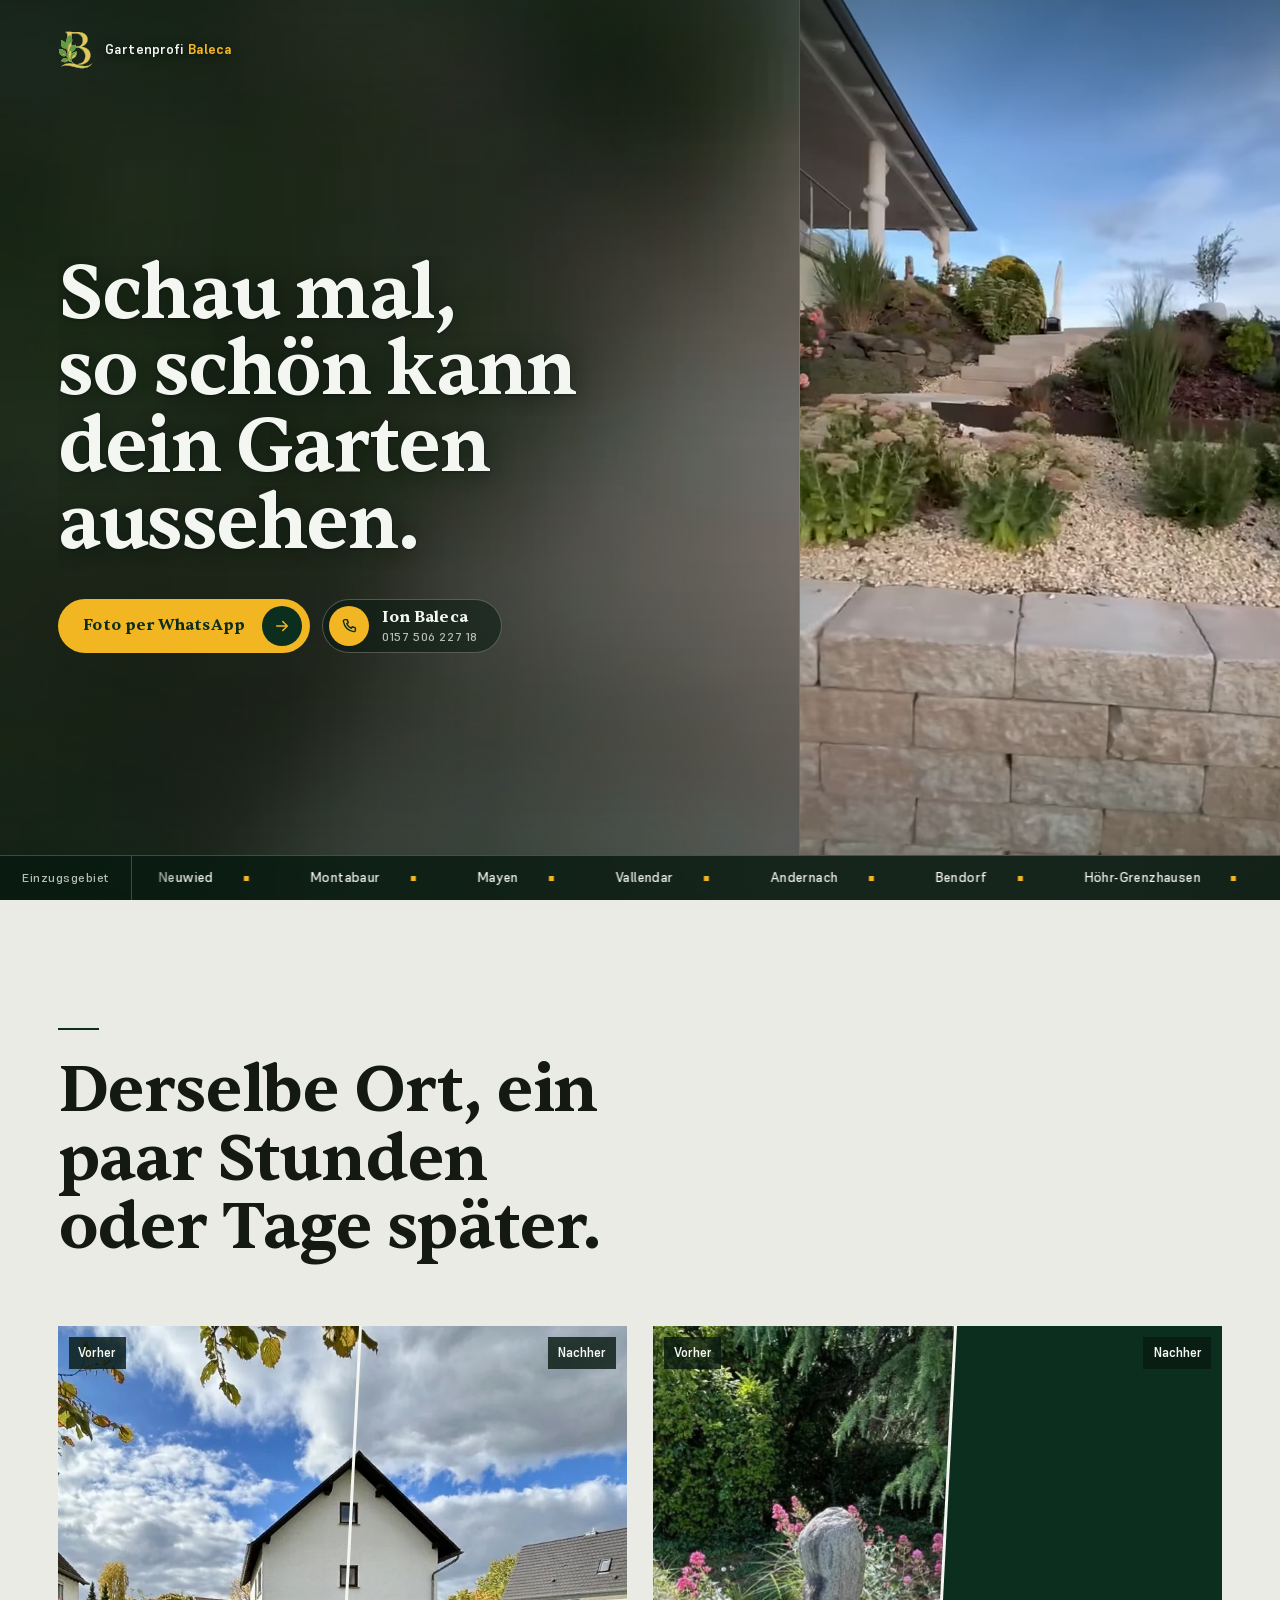
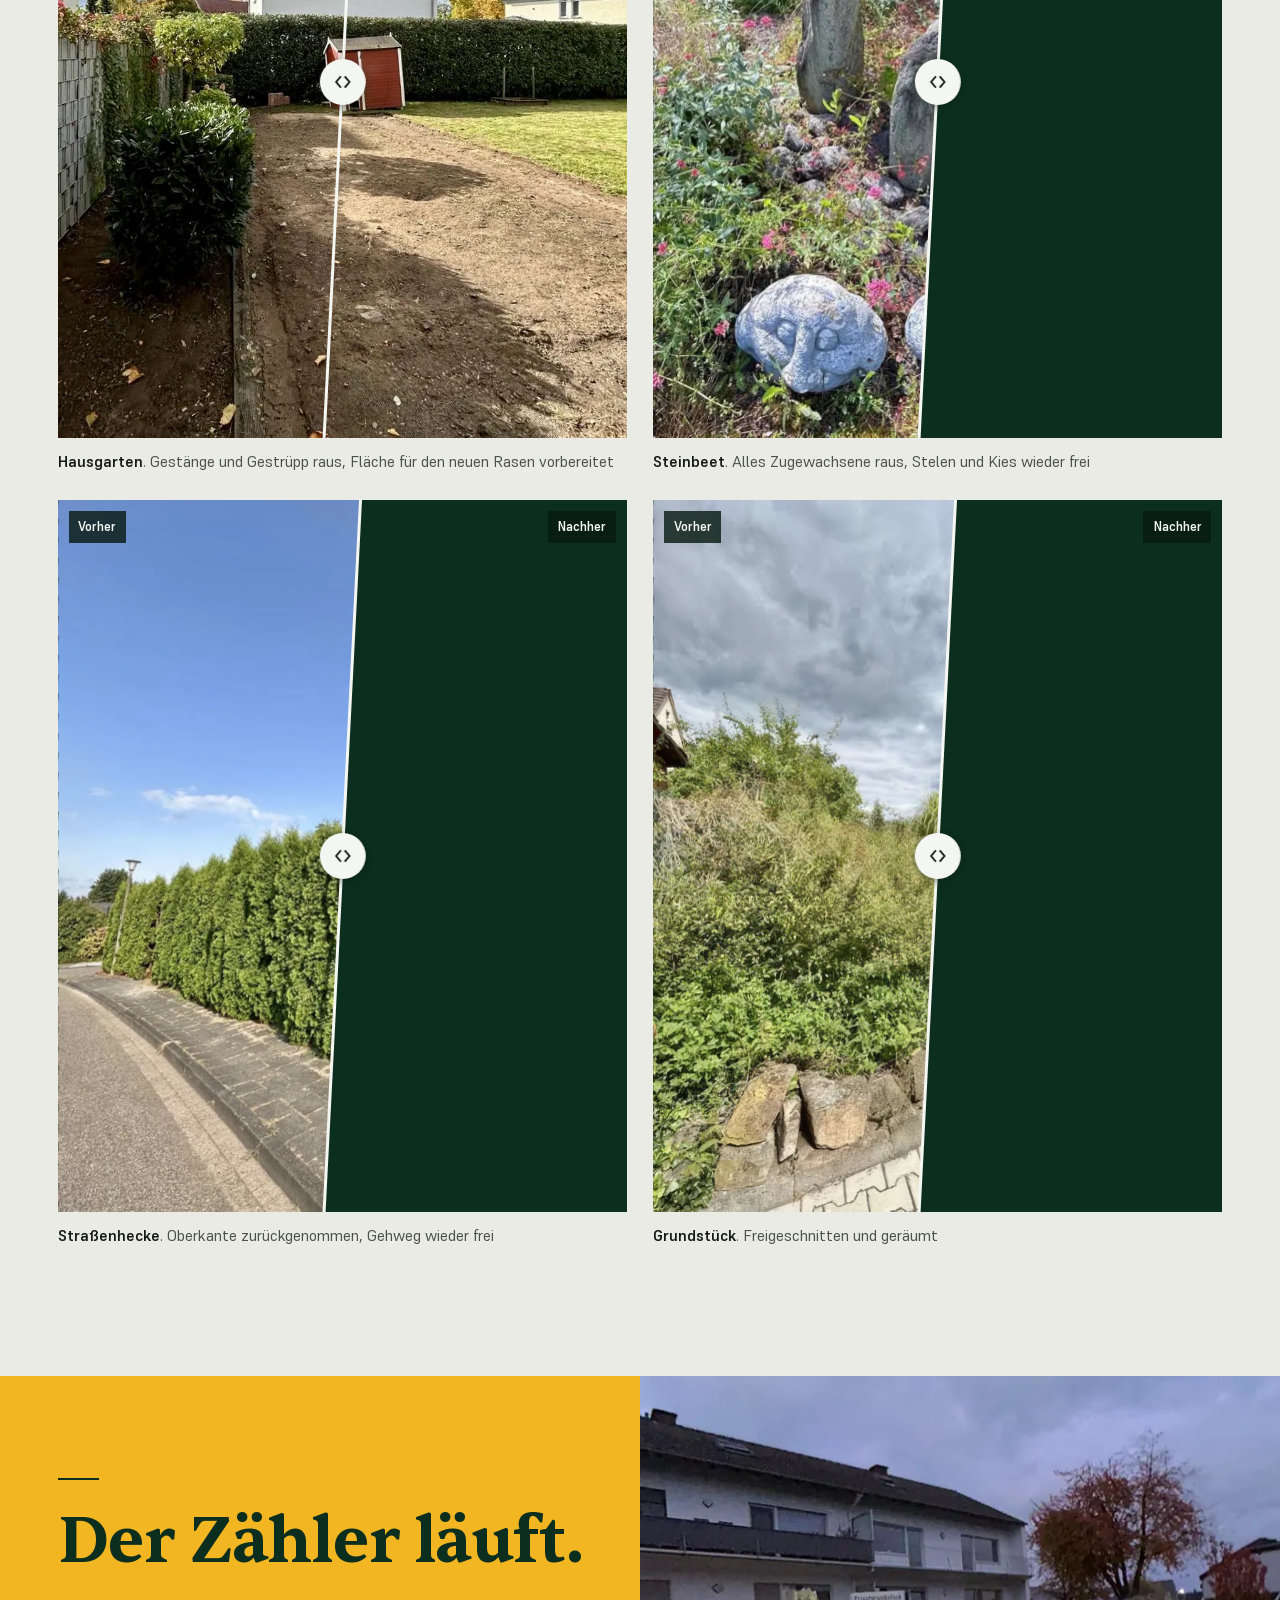
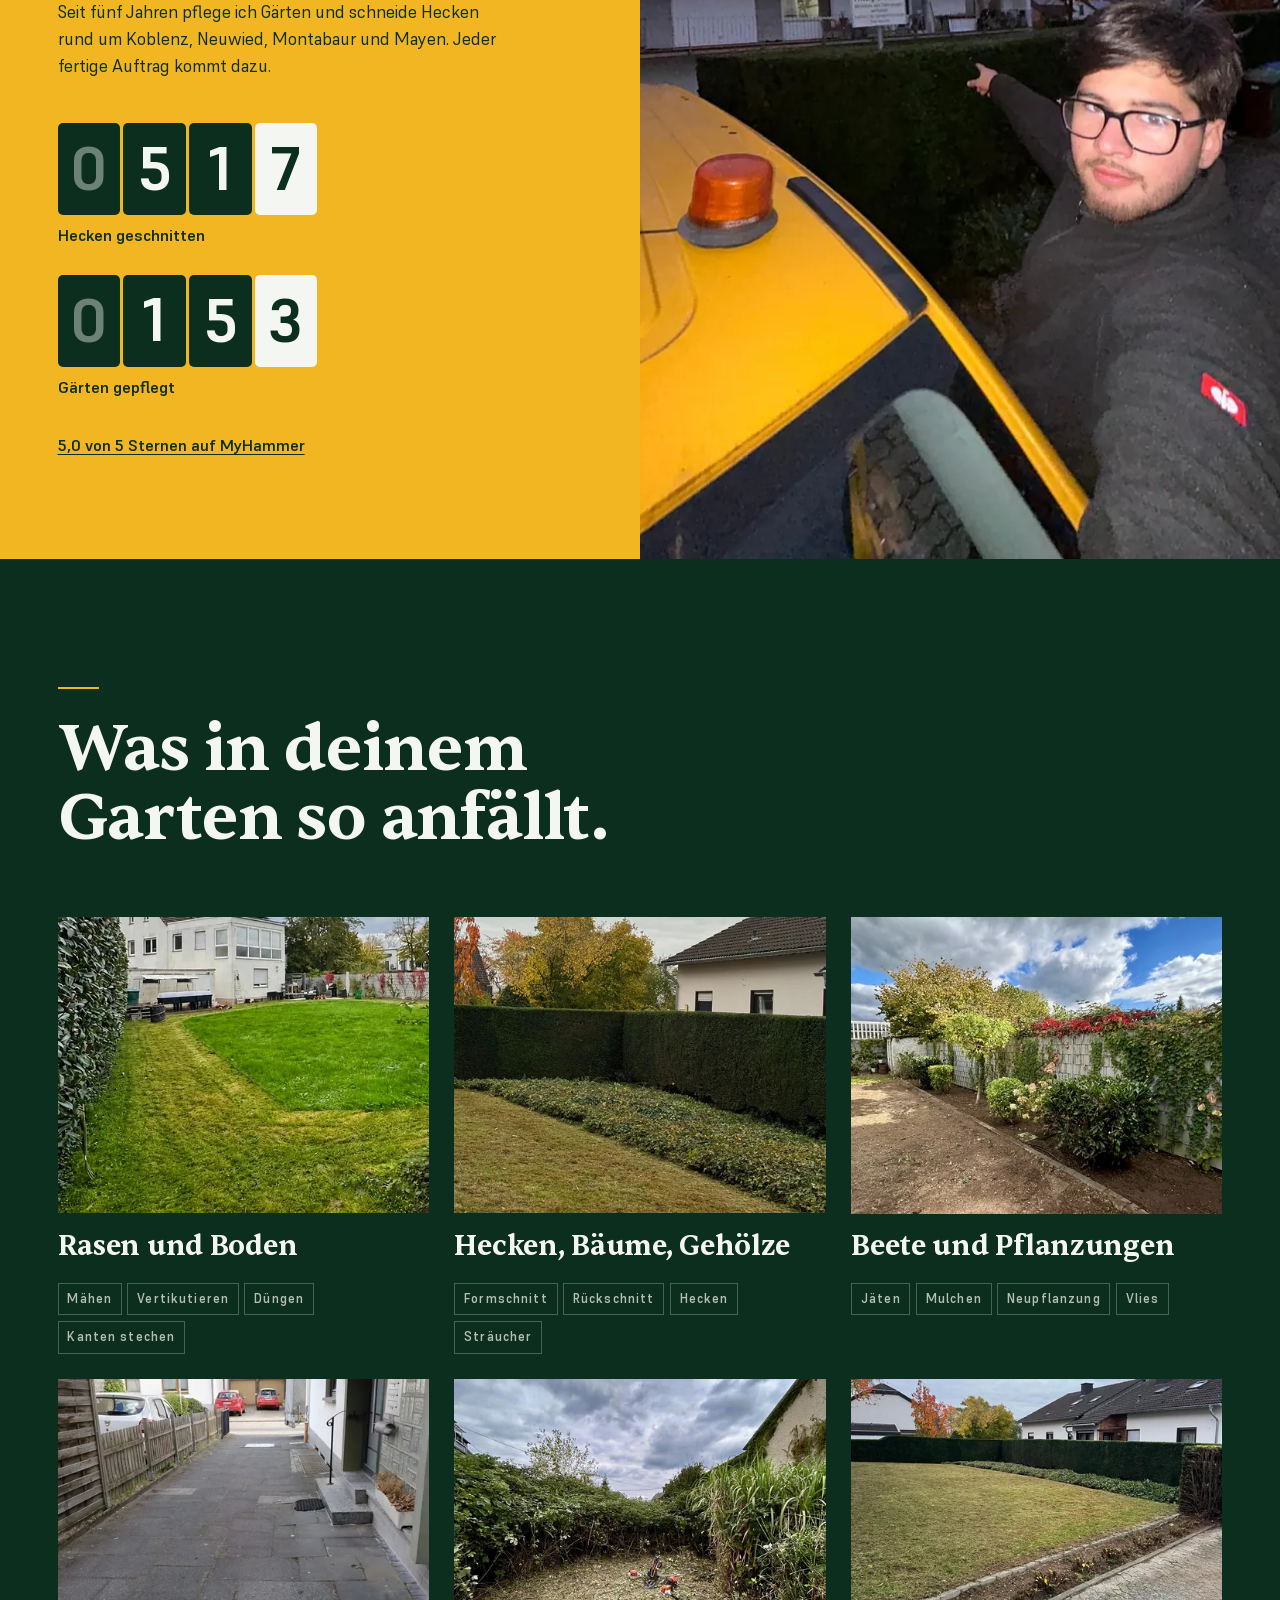
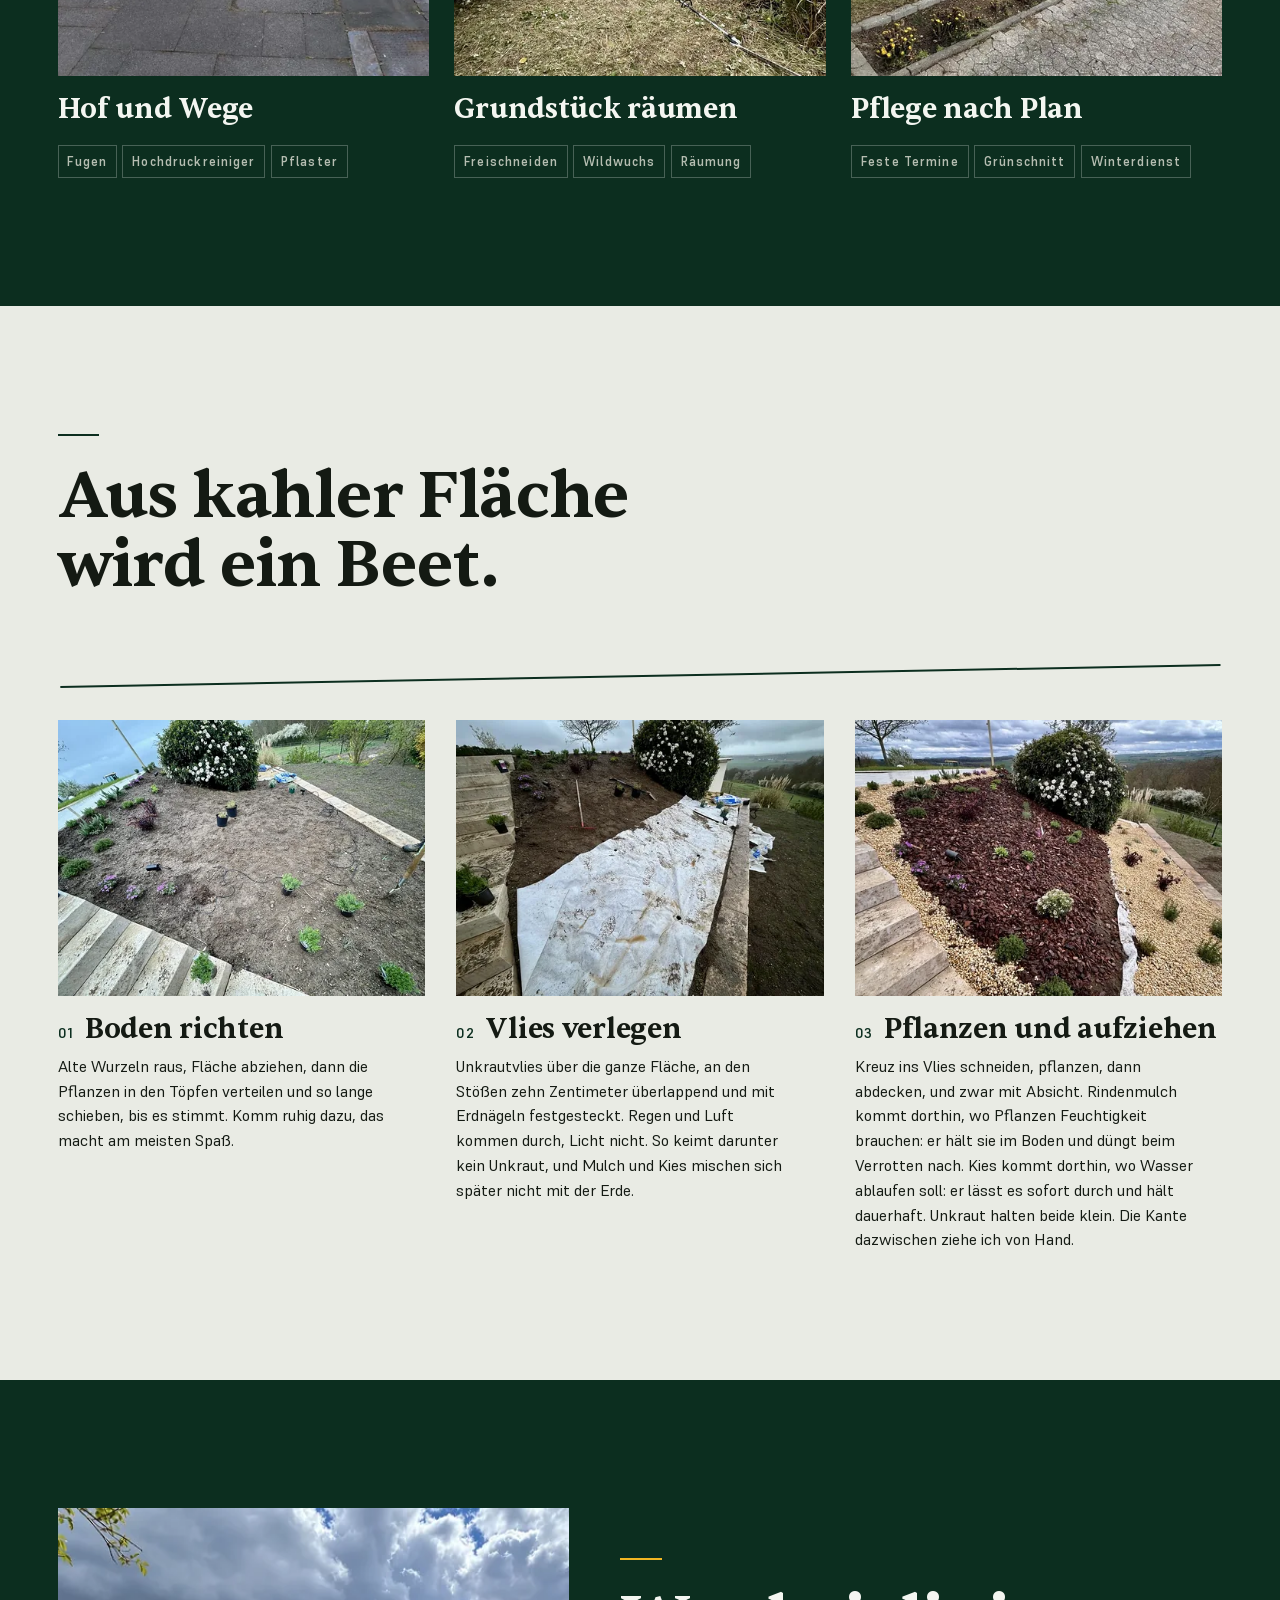
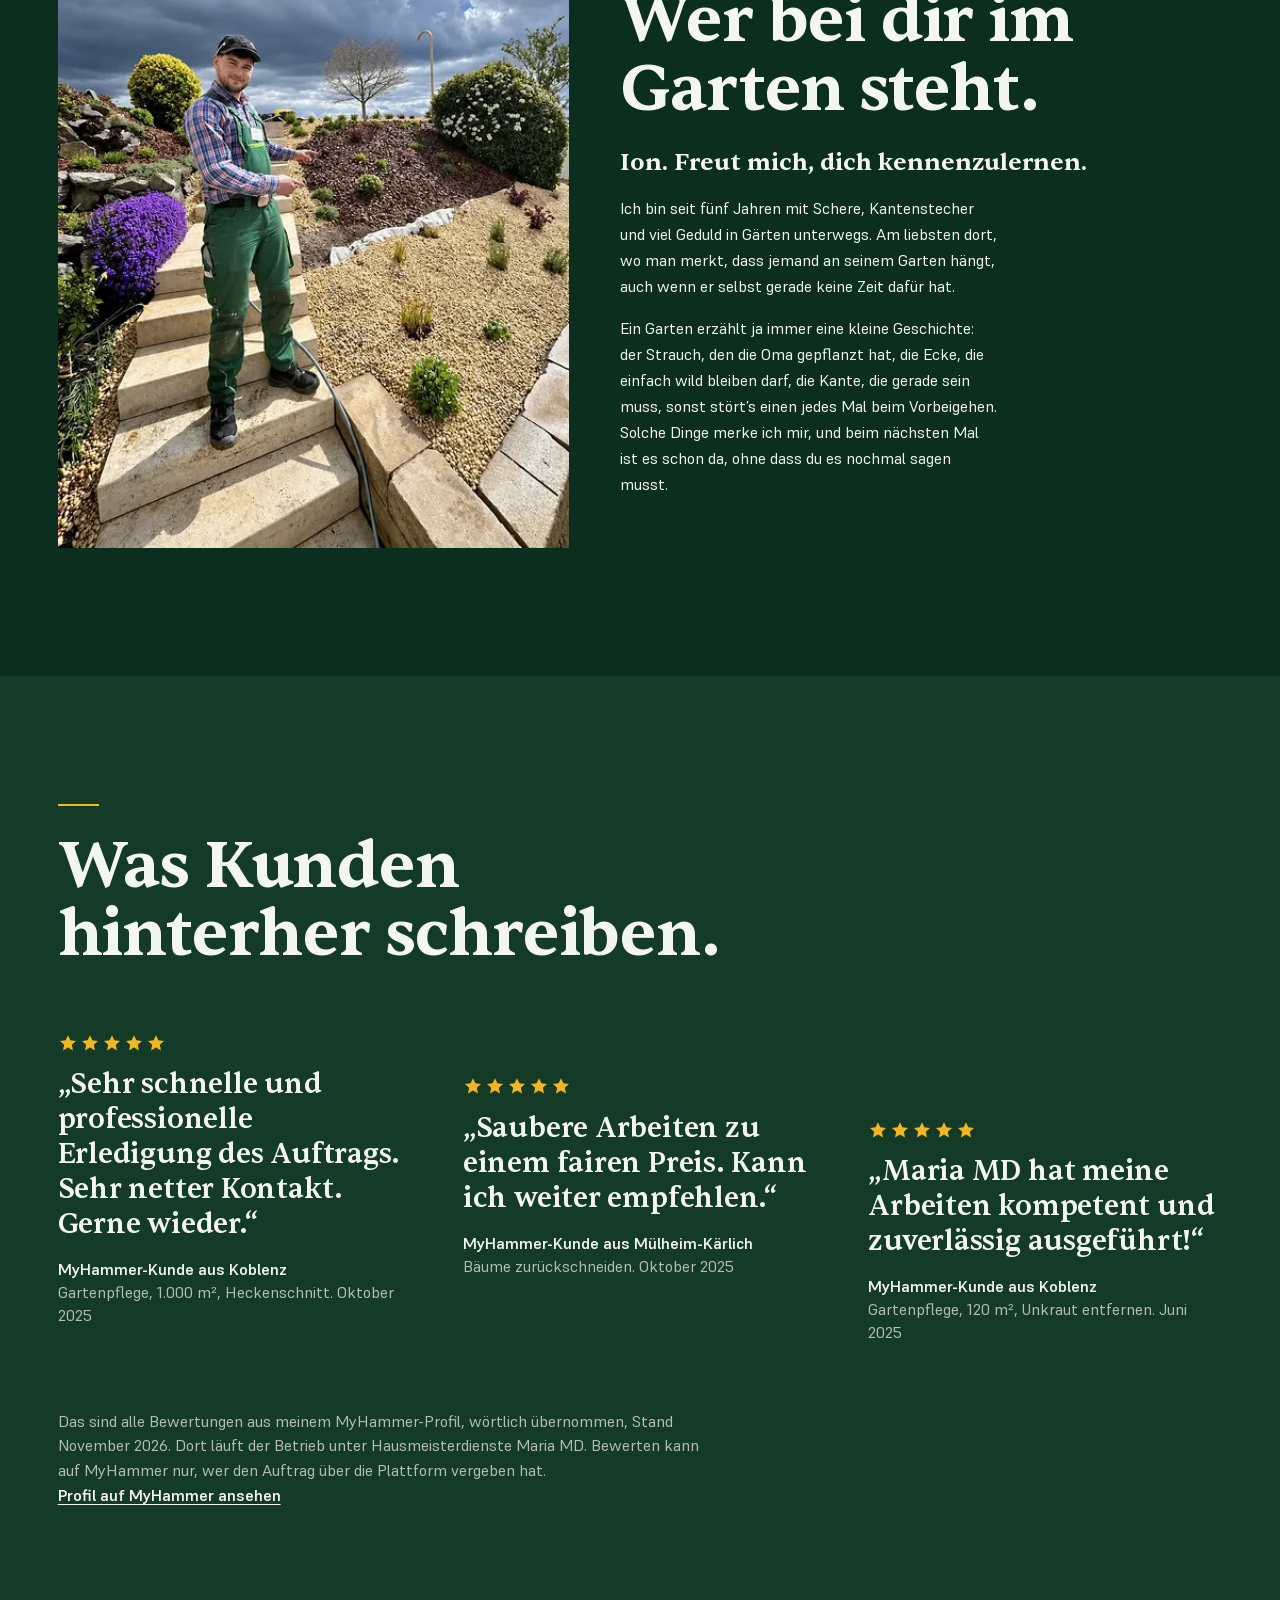
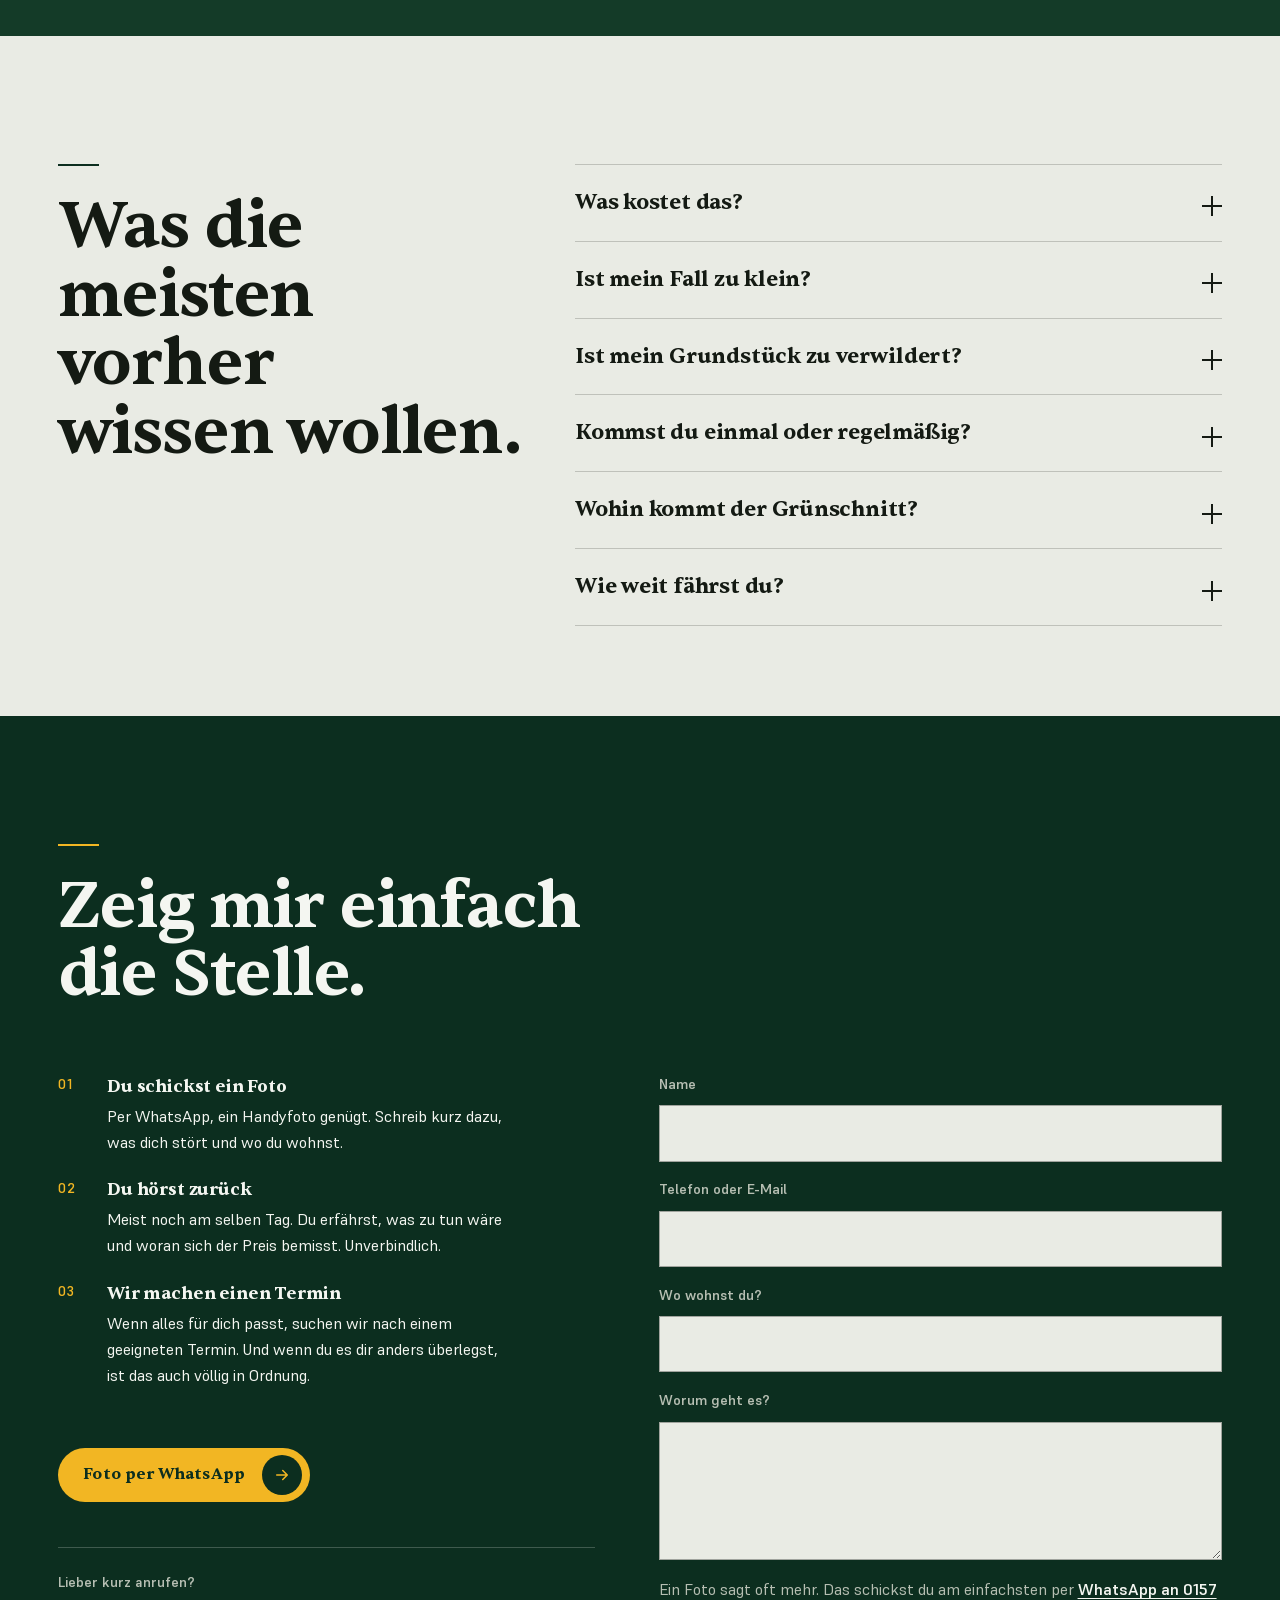
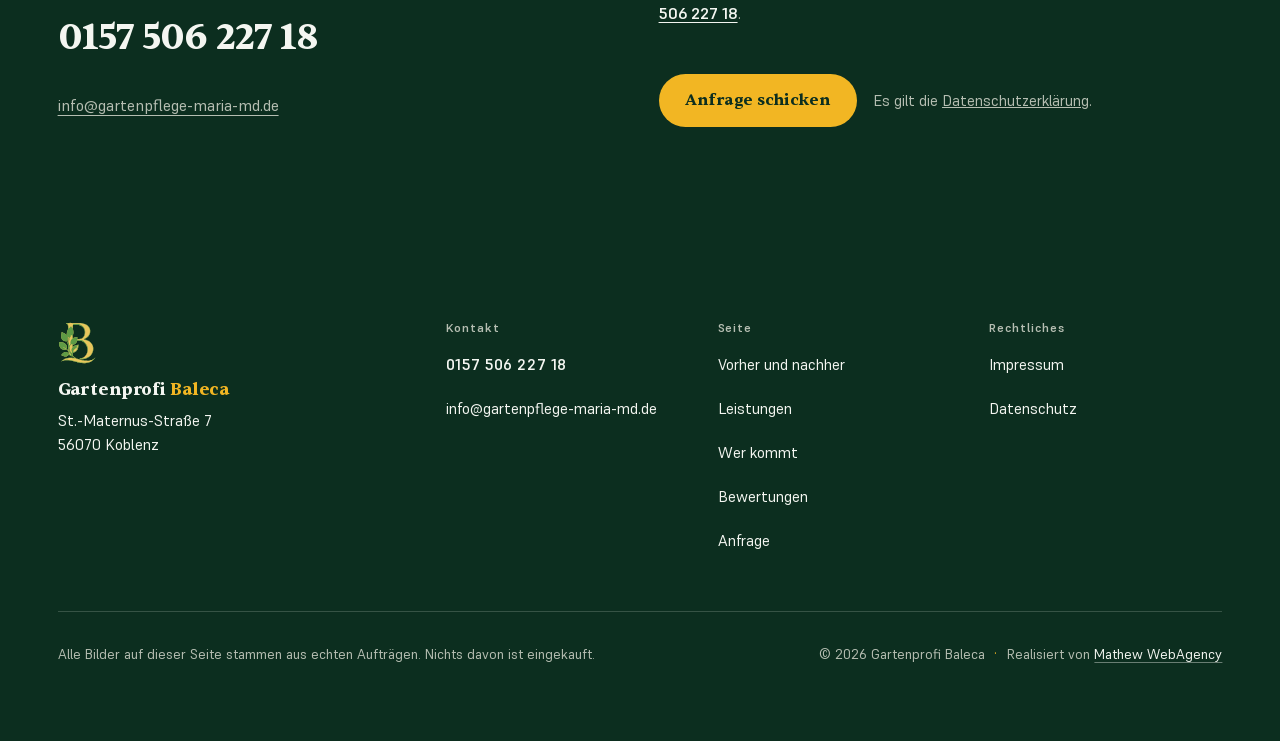
==== commit 0cd8089c: "Fotos per WhatsApp, Zaehler unter die Vergleiche, Texte nach Durchsicht - Foto-Upload aus dem Formul" ====
--- a/site/index.html
+++ b/site/index.html
@@ -5,7 +5,7 @@
 <meta name="viewport" content="width=device-width, initial-scale=1">
 <script>document.documentElement.className+=" js"</script>
 <title>Gartenpflege in Koblenz und Umgebung · Gartenprofi Baleca</title>
-<meta name="description" content="Gartenpflege, Heckenschnitt und Grundstücksräumung rund um Koblenz. Schick ein Foto, du bekommst eine ehrliche Einschätzung, meist noch am selben Tag.">
+<meta name="description" content="Gartenpflege, Heckenschnitt und Grundstücksräumung rund um Koblenz. Schick ein Foto per WhatsApp, du bekommst eine ehrliche Einschätzung, meist am selben Tag.">
 <meta name="theme-color" content="#0C2E1F">
 <link rel="canonical" href="https://deeppink-sparrow-800217.hostingersite.com/">
 
@@ -51,7 +51,7 @@
   <a class="kopf__ruf" href="tel:+4915750622718" aria-label="Ion Baleca anrufen: 0157 506 227 18">
     <svg viewBox="0 0 24 24" fill="none" stroke="currentColor" stroke-width="1.8" stroke-linecap="round" aria-hidden="true"><path d="M6.5 3.5h3l1.5 4-2 1.4a12 12 0 0 0 6.1 6.1l1.4-2 4 1.5v3a2 2 0 0 1-2.2 2A17.5 17.5 0 0 1 4.5 5.7 2 2 0 0 1 6.5 3.5Z"/></svg>
   </a>
-  <a class="btn btn--hell" href="#kontakt">Foto schicken</a>
+  <a class="btn btn--hell" href="https://wa.me/4915750622718?text=Hallo%20Ion%2C%20hier%20ein%20Foto%20aus%20meinem%20Garten." target="_blank" rel="noopener" aria-label="Foto per WhatsApp schicken">Foto schicken</a>
 </header>
 
 <main id="inhalt">
@@ -101,8 +101,8 @@
       <span class="zeile"><span>aussehen.</span></span>
     </h1>
     <div class="hero__cta">
-      <a class="btn btn--hell btn--mitpfeil" href="#kontakt">
-        <span>Foto schicken</span>
+      <a class="btn btn--hell btn--mitpfeil" href="https://wa.me/4915750622718?text=Hallo%20Ion%2C%20hier%20ein%20Foto%20aus%20meinem%20Garten." target="_blank" rel="noopener">
+        <span>Foto per WhatsApp</span>
         <span class="btn__rund" aria-hidden="true"><svg viewBox="0 0 24 24" fill="none" stroke="currentColor" stroke-width="2.1" stroke-linecap="round" stroke-linejoin="round" aria-hidden="true"><path d="M5 12h13M13 6l6 6-6 6"/></svg></span>
       </a>
       <a class="btn btn--glas btn--ruf" href="tel:+4915750622718" aria-label="Ion Baleca anrufen, 0157 506 227 18">
@@ -154,7 +154,7 @@
           <div class="ba__griff" aria-hidden="true"><svg viewBox="0 0 24 24" fill="none" stroke="currentColor" stroke-width="2.2" stroke-linecap="square"><path d="M9 6 4 12l5 6M15 6l5 6-5 6"/></svg></div>
           <input class="ba__regler" type="range" min="0" max="100" value="50" step="0.5" aria-label="Steinbeet: Vergleich zwischen vorher und nachher verschieben">
         </div>
-        <figcaption><b>Steinbeet</b>. Zugewachsene Fläche freigelegt und mit dunklem Kies neu aufgebaut</figcaption>
+        <figcaption><b>Steinbeet</b>. Alles Zugewachsene raus, Stelen und Kies wieder frei</figcaption>
       </figure>
 
       <figure class="ba auf" data-ba>
@@ -191,6 +191,32 @@
   </div>
 </section>
 
+<!-- ========================= 2b · Zähler =========================
+     Zum Nachtragen: die zwei Zahlen von Hand ändern, mehr nicht. Das Zählwerk baut sich aus dem Text. Nichts zählt von selbst
+     hoch: hier stehen nur Stände, die Ion wirklich gemeldet hat. -->
+<section class="zaehlband" id="zahlen">
+  <div class="zaehlband__inhalt">
+    <div class="sektion-kopf auf">
+      <h2>Der Zähler läuft.</h2>
+      <p class="gross">Seit fünf Jahren pflege ich Gärten und schneide Hecken rund um Koblenz, Neuwied, Montabaur und Mayen. Jeder fertige Auftrag kommt dazu.</p>
+    </div>
+    <dl class="zaehler auf">
+      <div class="zaehler__posten">
+        <dt>Hecken geschnitten</dt>
+        <dd data-zaehler>517</dd>
+      </div>
+      <div class="zaehler__posten">
+        <dt>Gärten gepflegt</dt>
+        <dd data-zaehler>153</dd>
+      </div>
+    </dl>
+    <p class="zaehlband__stand auf"><a href="#bewertungen">5,0 von 5 Sternen auf MyHammer</a></p>
+  </div>
+  <figure class="zaehlband__bild">
+    <img src="assets/img/ion-firmenwagen-800.webp" srcset="assets/img/ion-firmenwagen-480.webp 480w, assets/img/ion-firmenwagen-800.webp 800w, assets/img/ion-firmenwagen.webp 1200w" sizes="(min-width:900px) 50vw, 100vw" width="1200" height="1184" loading="lazy" decoding="async" alt="Ion Baleca macht in der Dämmerung ein Selfie am gelben Firmenwagen und zeigt hinter sich auf eine Hecke">
+  </figure>
+</section>
+
 <!-- ======================== 3 · Leistungen ======================== -->
 <section class="band band--dunkel" id="leistungen">
   <div class="wrap">
@@ -307,34 +333,6 @@
       </div>
     </div>
   </div>
-</section>
-
-<!-- ========================= 5b · Zähler =========================
-     Zum Nachtragen: die zwei Zahlen und das Datum darunter von Hand ändern,
-     mehr nicht. Das Zählwerk baut sich aus dem Text. Nichts zählt von selbst
-     hoch: hier stehen nur Stände, die Ion wirklich gemeldet hat. -->
-<section class="zaehlband" id="zahlen">
-  <div class="zaehlband__inhalt">
-    <div class="sektion-kopf auf">
-      <h2>Der Zähler läuft.</h2>
-      <p class="gross">Seit fünf Jahren pflegt Ion Baleca Gärten und schneidet Hecken rund um Koblenz, Neuwied, Montabaur und Mayen. Jeder fertige Auftrag kommt dazu.</p>
-    </div>
-    <dl class="zaehler auf">
-      <div class="zaehler__posten">
-        <dt>Hecken geschnitten</dt>
-        <dd data-zaehler>517</dd>
-      </div>
-      <div class="zaehler__posten">
-        <dt>Gärten gepflegt</dt>
-        <dd data-zaehler>153</dd>
-      </div>
-    </dl>
-    <p class="zaehlband__stand auf">Stand: <time datetime="2026-11-06">6. November 2026</time><span aria-hidden="true"> · </span><a href="#bewertungen">5,0 von 5 Sternen auf MyHammer</a></p>
-  </div>
-  <figure class="zaehlband__bild">
-    <img src="assets/img/ion-firmenwagen-800.webp" srcset="assets/img/ion-firmenwagen-480.webp 480w, assets/img/ion-firmenwagen-800.webp 800w, assets/img/ion-firmenwagen.webp 1200w" sizes="(min-width:900px) 50vw, 100vw" width="1200" height="1184" loading="lazy" decoding="async" alt="Ion Baleca macht in der Dämmerung ein Selfie am gelben Firmenwagen und zeigt hinter sich auf eine Hecke">
-    <figcaption>Eine mehr auf der Liste.</figcaption>
-  </figure>
 </section>
 
 <!-- ======================== 6 · Im Einsatz ======================== -->
@@ -364,11 +362,8 @@
      selbst eingebundene Bewertungen für das eigene Unternehmen nicht zu. -->
 <section class="band band--dunkel" id="bewertungen">
   <div class="wrap">
-    <div class="stimmen__kopf">
-      <div class="kopfzeile-sektion auf">
-        <h2>Was Kunden hinterher schreiben.</h2>
-      </div>
-      <p class="stimmen__schnitt auf"><b>5,0</b><span>von 5 Sternen aus 3 Bewertungen auf MyHammer</span></p>
+    <div class="kopfzeile-sektion kopfzeile-sektion--breit auf">
+      <h2>Was Kunden hinterher schreiben.</h2>
     </div>
 
     <div class="stimmen">
@@ -389,7 +384,7 @@
       </figure>
     </div>
 
-    <p class="stimmen__quelle auf">Das sind alle Bewertungen aus unserem MyHammer-Profil, wörtlich übernommen, Stand November 2026. Dort läuft der Betrieb unter Hausmeisterdienste Maria MD. Bewerten kann auf MyHammer nur, wer den Auftrag über die Plattform vergeben hat. <a href="https://www.my-hammer.de/auftragnehmer/hausmeisterdienste-maria-md" target="_blank" rel="noopener">Profil auf MyHammer ansehen</a></p>
+    <p class="stimmen__quelle auf">Das sind alle Bewertungen aus meinem MyHammer-Profil, wörtlich übernommen, Stand November 2026. Dort läuft der Betrieb unter Hausmeisterdienste Maria MD. Bewerten kann auf MyHammer nur, wer den Auftrag über die Plattform vergeben hat. <a href="https://www.my-hammer.de/auftragnehmer/hausmeisterdienste-maria-md" target="_blank" rel="noopener">Profil auf MyHammer ansehen</a></p>
   </div>
 </section>
 
@@ -446,10 +441,15 @@
     <div class="kontakt">
       <div class="auf">
         <ol class="ablauf">
-          <li><strong>Du schickst ein Foto</strong><p>Handyfoto genügt. Schreib kurz dazu, was dich stört und wo du wohnst.</p></li>
+          <li><strong>Du schickst ein Foto</strong><p>Per WhatsApp, ein Handyfoto genügt. Schreib kurz dazu, was dich stört und wo du wohnst.</p></li>
           <li><strong>Du hörst zurück</strong><p>Meist noch am selben Tag. Du erfährst, was zu tun wäre und woran sich der Preis bemisst. Unverbindlich.</p></li>
           <li><strong>Wir machen einen Termin</strong><p>Wenn alles für dich passt, suchen wir nach einem geeigneten Termin. Und wenn du es dir anders überlegst, ist das auch völlig in Ordnung.</p></li>
         </ol>
+
+        <a class="btn btn--hell btn--mitpfeil kontakt__wa" href="https://wa.me/4915750622718?text=Hallo%20Ion%2C%20hier%20ein%20Foto%20aus%20meinem%20Garten." target="_blank" rel="noopener">
+          <span>Foto per WhatsApp</span>
+          <span class="btn__rund" aria-hidden="true"><svg viewBox="0 0 24 24" fill="none" stroke="currentColor" stroke-width="2.1" stroke-linecap="round" stroke-linejoin="round" aria-hidden="true"><path d="M5 12h13M13 6l6 6-6 6"/></svg></span>
+        </a>
 
         <div class="direkt">
           <p class="direkt__schl">Lieber kurz anrufen?</p>
@@ -480,23 +480,7 @@
           <textarea id="nachricht" name="nachricht" aria-describedby="nachricht-fehler" required></textarea>
           <p class="feld__fehler" id="nachricht-fehler" hidden>Ein Satz reicht, damit ich weiß worum es geht.</p>
         </div>
-        <div class="feld feld--foto" role="group" aria-labelledby="foto-titel" aria-describedby="foto-hinweis">
-          <span class="feld__titel" id="foto-titel">Foto anhängen</span>
-          <div class="fotowahl">
-            <label class="fotowahl__knopf" id="foto-kamera-knopf" hidden>
-              <input class="nurtastatur" id="foto-kamera" type="file" accept="image/*" capture="environment" aria-label="Foto mit der Kamera aufnehmen">
-              <svg viewBox="0 0 24 24" fill="none" stroke="currentColor" stroke-width="1.7" aria-hidden="true"><path d="M3 8.5h3.2L8 6h8l1.8 2.5H21V19H3z"/><circle cx="12" cy="13.4" r="3.3"/></svg>
-              Foto aufnehmen
-            </label>
-            <label class="fotowahl__knopf">
-              <input class="nurtastatur" id="foto" name="foto" type="file" accept="image/*" multiple aria-label="Fotos aus der Galerie wählen">
-              <svg viewBox="0 0 24 24" fill="none" stroke="currentColor" stroke-width="1.7" aria-hidden="true"><path d="M3 5h18v14H3z"/><path d="m3 16 5-4.5 3.5 3L15 11l6 5"/><circle cx="8.4" cy="8.6" r="1.5"/></svg>
-              Aus der Galerie
-            </label>
-          </div>
-          <ul class="fotoliste" id="fotoliste"></ul>
-          <p class="feld__hinweis leise" id="foto-hinweis">Bis zu drei Bilder, zusammen höchstens 8 MB. Am Handy geht beides: eben aufnehmen oder aus der Galerie wählen.</p>
-        </div>
+        <p class="formular__foto">Ein Foto sagt oft mehr. Das schickst du am einfachsten per <a href="https://wa.me/4915750622718?text=Hallo%20Ion%2C%20hier%20ein%20Foto%20aus%20meinem%20Garten." target="_blank" rel="noopener">WhatsApp an 0157 506 227 18</a>.</p>
 
         <input class="honig" type="text" name="_gotcha" tabindex="-1" autocomplete="off" aria-hidden="true">
 
--- a/site/assets/css/site.css
+++ b/site/assets/css/site.css
@@ -747,12 +747,6 @@
   display:block;width:100%;height:100%;aspect-ratio:1/1;
   object-fit:cover;object-position:0 100%;
 }
-.zaehlband__bild figcaption{
-  position:absolute;right:var(--gutter);bottom:clamp(.9rem,2vw,1.4rem);
-  font-family:var(--display);font-weight:600;line-height:1.2;
-  font-size:clamp(1.02rem,1.5vw,1.25rem);color:var(--kalk);
-  max-width:7.5em;text-align:right;
-}
 @media (min-width:900px){
   .zaehlband{grid-template-columns:minmax(0,1fr) minmax(0,1fr)}
   .zaehlband__bild{order:0}
@@ -795,30 +789,14 @@
 }
 .zaehlband__stand{font-size:1rem;line-height:1.5;margin:0;max-width:none;font-weight:500}
 .zaehlband__stand a{font-weight:600;text-underline-offset:.18em}
-@media (max-width:599px){
-  .zaehlband__stand span{display:none}
-  .zaehlband__stand a{display:block;margin-top:.2rem}
-}
 .zaehlband :focus-visible{outline-color:var(--mulch)}
 @media (prefers-reduced-motion:reduce){ .rolle__band{transition:none} }
 
 /* ---------- Bewertungen ----------
-   Kein Kartenraster: drei Zitate ohne Rahmen, am Rechner treppenfoermig
-   versetzt. Der Schnitt steht rechts, damit die Kopfzeile die Breite traegt. */
-.stimmen__kopf{display:grid;gap:clamp(1.4rem,3vw,2rem);margin-bottom:clamp(2.6rem,5vw,4.4rem)}
-.stimmen__kopf .kopfzeile-sektion{margin-bottom:0}
-.stimmen__kopf .kopfzeile-sektion h2{max-width:18ch}
-.stimmen__schnitt{
-  display:flex;align-items:center;gap:.9rem;margin:0;max-width:none;
-}
-.stimmen__schnitt b{
-  font-family:var(--display);font-weight:600;line-height:1;color:var(--gelb);
-  font-size:clamp(3rem,5.2vw,4.4rem);letter-spacing:-.02em;
-}
-.stimmen__schnitt span{font-size:1rem;line-height:1.35;max-width:16ch;color:var(--kalk)}
-@media (min-width:900px){
-  .stimmen__kopf{grid-template-columns:minmax(0,1fr) auto;align-items:end}
-}
+   Kein Kartenraster: drei Zitate ohne Rahmen, am Rechner treppenfoermig versetzt. */
+/* Am Rechner steht davor Ion, ebenfalls dunkel (das Saegevideo dazwischen gibt
+   es nur am Telefon). Eine Stufe heller trennt die beiden Baender. */
+#bewertungen{background:var(--mulch-2)}
 .stimmen{display:grid;gap:clamp(2.4rem,6vw,3rem)}
 .stimme{margin:0}
 .sterne{display:flex;gap:2px;color:var(--gelb);margin-bottom:.9rem}
@@ -967,54 +945,11 @@
 @media (hover:hover) and (pointer:fine){
   .feld input:hover,.feld textarea:hover{border-color:rgba(20,26,19,.6)}
 }
-/* ---------- Foto anhängen ---------- */
-/* Zwei sichtbare Wege statt eines Dateifelds: aufnehmen oder aus der Galerie.
-   Das Feld selbst bleibt im Tabverlauf und bedienbar, es ist nur nicht zu
-   sehen; der Knopf drumherum ist die sichtbare Schaltfläche. */
-.feld__titel{
-  display:block;margin-bottom:.5rem;
-  font-family:var(--auszeichnung);font-size:.88rem;font-weight:600;
-  color:var(--tinte-leise);
-}
-.band--dunkel .feld__titel{color:var(--kalk-leise)}
-.feld .nurtastatur{
-  position:absolute;width:1px;height:1px;min-height:0;margin:-1px;padding:0;border:0;
-  overflow:hidden;clip:rect(0 0 0 0);clip-path:inset(50%);white-space:nowrap;
-}
-.fotowahl{display:flex;flex-wrap:wrap;gap:.6rem}
-.fotowahl__knopf{
-  display:inline-flex;align-items:center;gap:.55rem;cursor:pointer;
-  flex:1 1 12rem;min-height:52px;padding:.8rem 1rem;
-  background:var(--kies);border:1px solid rgba(20,26,19,.34);
-  font-family:var(--auszeichnung);font-size:.85rem;font-weight:600;
-  color:var(--tinte);
-  transition:border-color 160ms var(--ease-out),background-color 160ms var(--ease-out),
-             transform 140ms var(--ease-out);
-}
-.fotowahl__knopf[hidden]{display:none}
-.fotowahl__knopf svg{width:21px;height:21px;flex:0 0 auto;color:var(--mulch)}
-.fotowahl__knopf:has(:focus-visible){outline:3px solid var(--mulch);outline-offset:2px}
-.fotowahl__knopf:active{transform:scale(.98)}
-@media (hover:hover) and (pointer:fine){
-  .fotowahl__knopf:hover{border-color:rgba(20,26,19,.6);background:var(--kies-2)}
-}
-.fotoliste{list-style:none;margin:.7rem 0 0;padding:0;display:grid;gap:.35rem}
-.fotoliste li{
-  display:flex;align-items:center;gap:.7rem;
-  padding:.5rem .3rem .5rem .7rem;background:var(--kies);color:var(--tinte);
-  font-size:.95rem;
-}
-.fotoliste__name{flex:1;min-width:0;overflow:hidden;text-overflow:ellipsis;white-space:nowrap}
-.fotoliste__groesse{font-family:var(--auszeichnung);font-size:.76rem;font-weight:600;
-  color:var(--tinte-leise);font-variant-numeric:tabular-nums}
-.fotoliste__weg{
-  border:0;background:none;cursor:pointer;color:var(--tinte-leise);
-  min-width:44px;min-height:44px;font-size:1.15rem;line-height:1;
-}
-@media (hover:hover) and (pointer:fine){ .fotoliste__weg:hover{color:var(--tinte)} }
-.feld__hinweis{font-size:.88rem;color:var(--tinte-leise)}
-.band--dunkel .feld__hinweis{color:var(--kalk-leise)}
 .honig{position:absolute;left:-9999px}
+.formular__foto{margin:0 0 1.1rem;font-size:1rem;line-height:1.5;color:var(--kalk-leise)}
+.formular__foto a{color:var(--kalk);font-weight:600;text-underline-offset:.18em}
+/* .band--dunkel a erbt sonst die helle Schrift, auf Gelb waere sie kaum lesbar. */
+.band--dunkel a.kontakt__wa{color:var(--mulch);margin-bottom:.4rem}
 .formular__fuss{display:flex;gap:1rem;align-items:center;flex-wrap:wrap;margin-top:.4rem}
 .meldung{font-size:.98rem;padding:.95rem 1.1rem;border:1px solid var(--gelb);
   background:#17301F}
